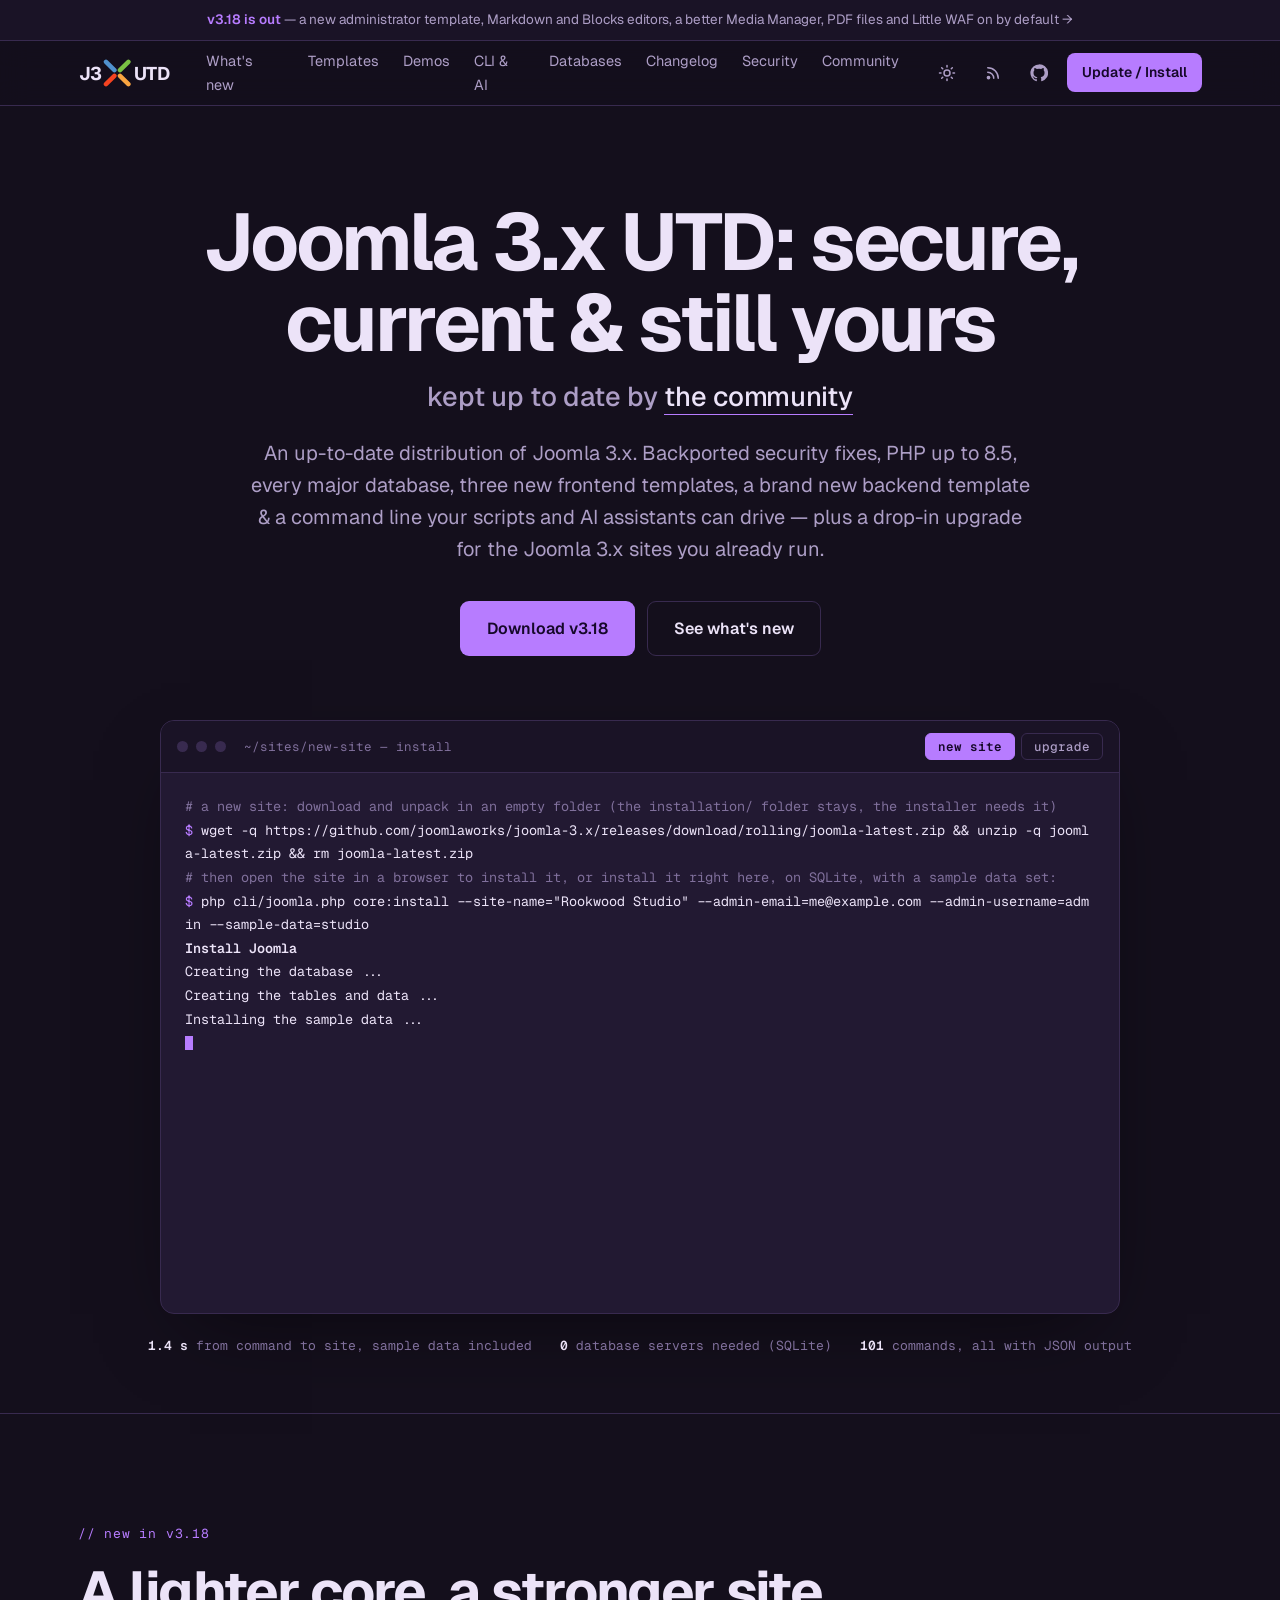
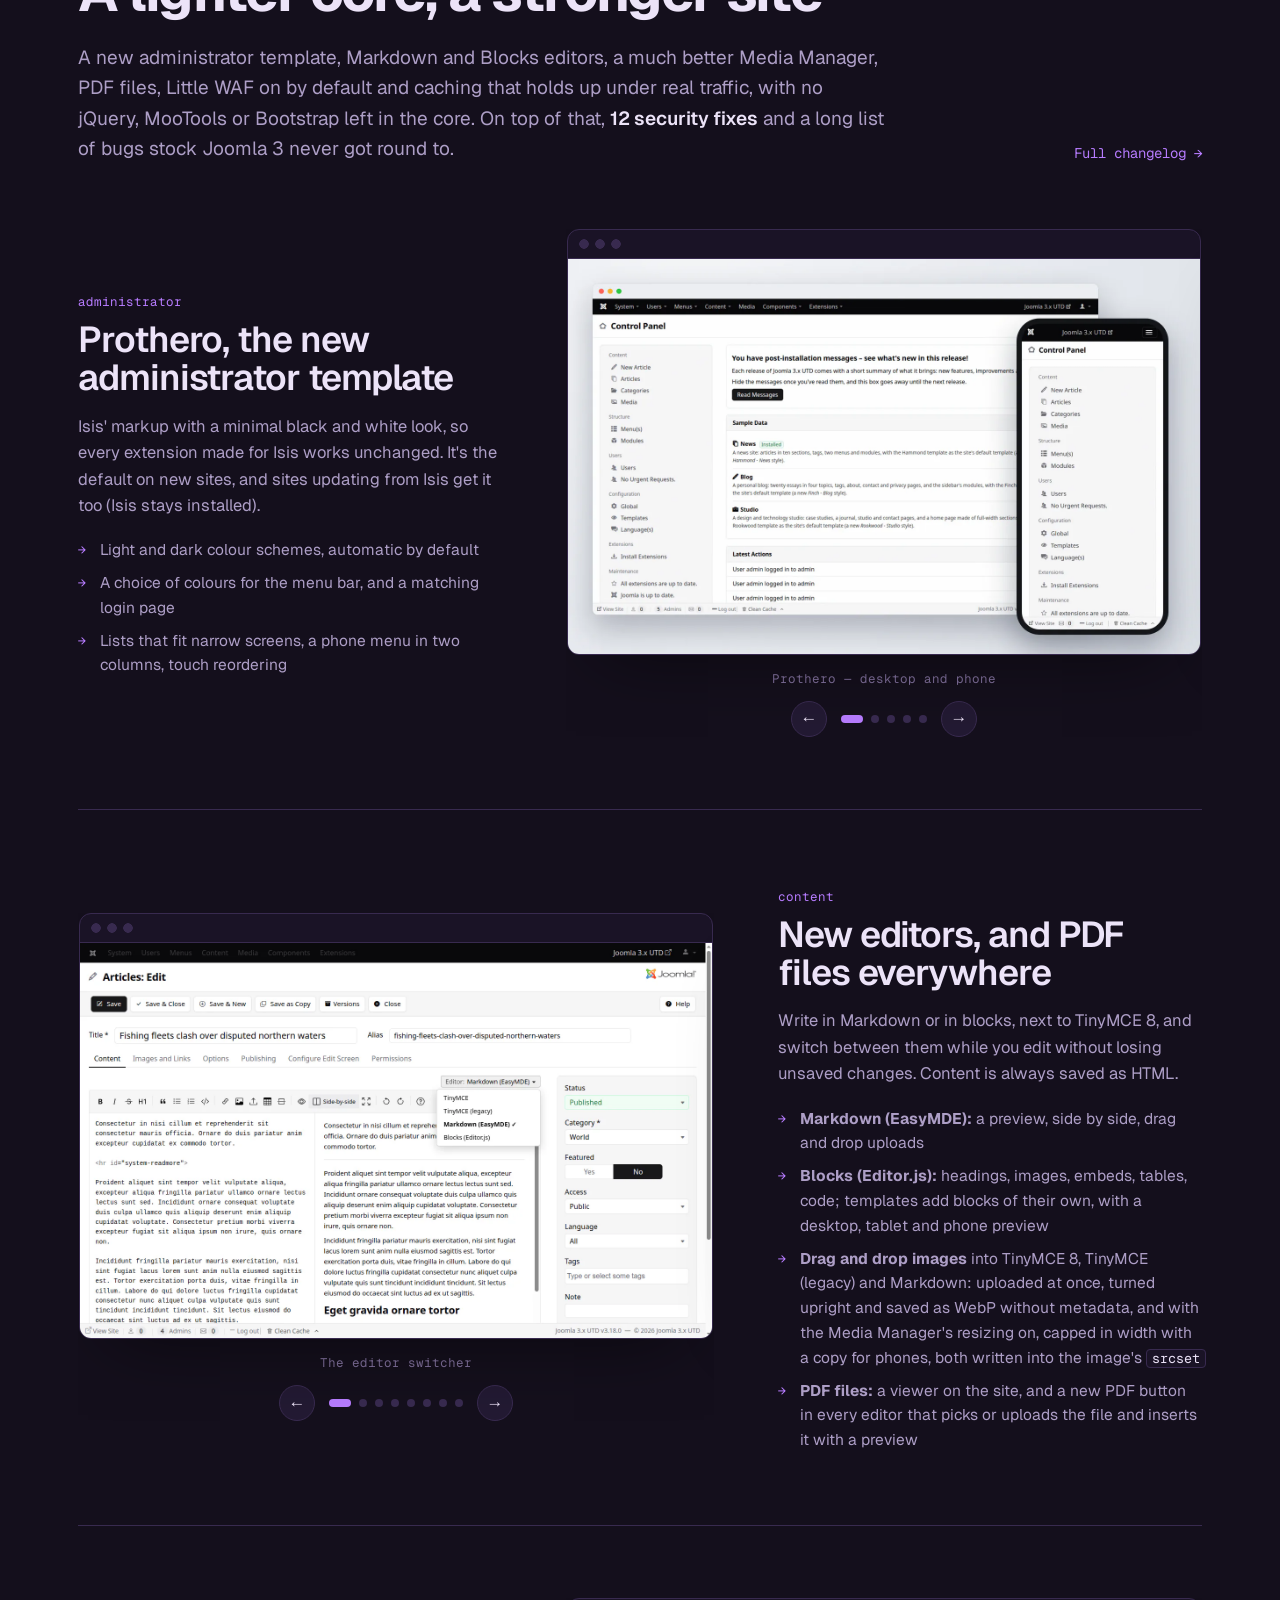
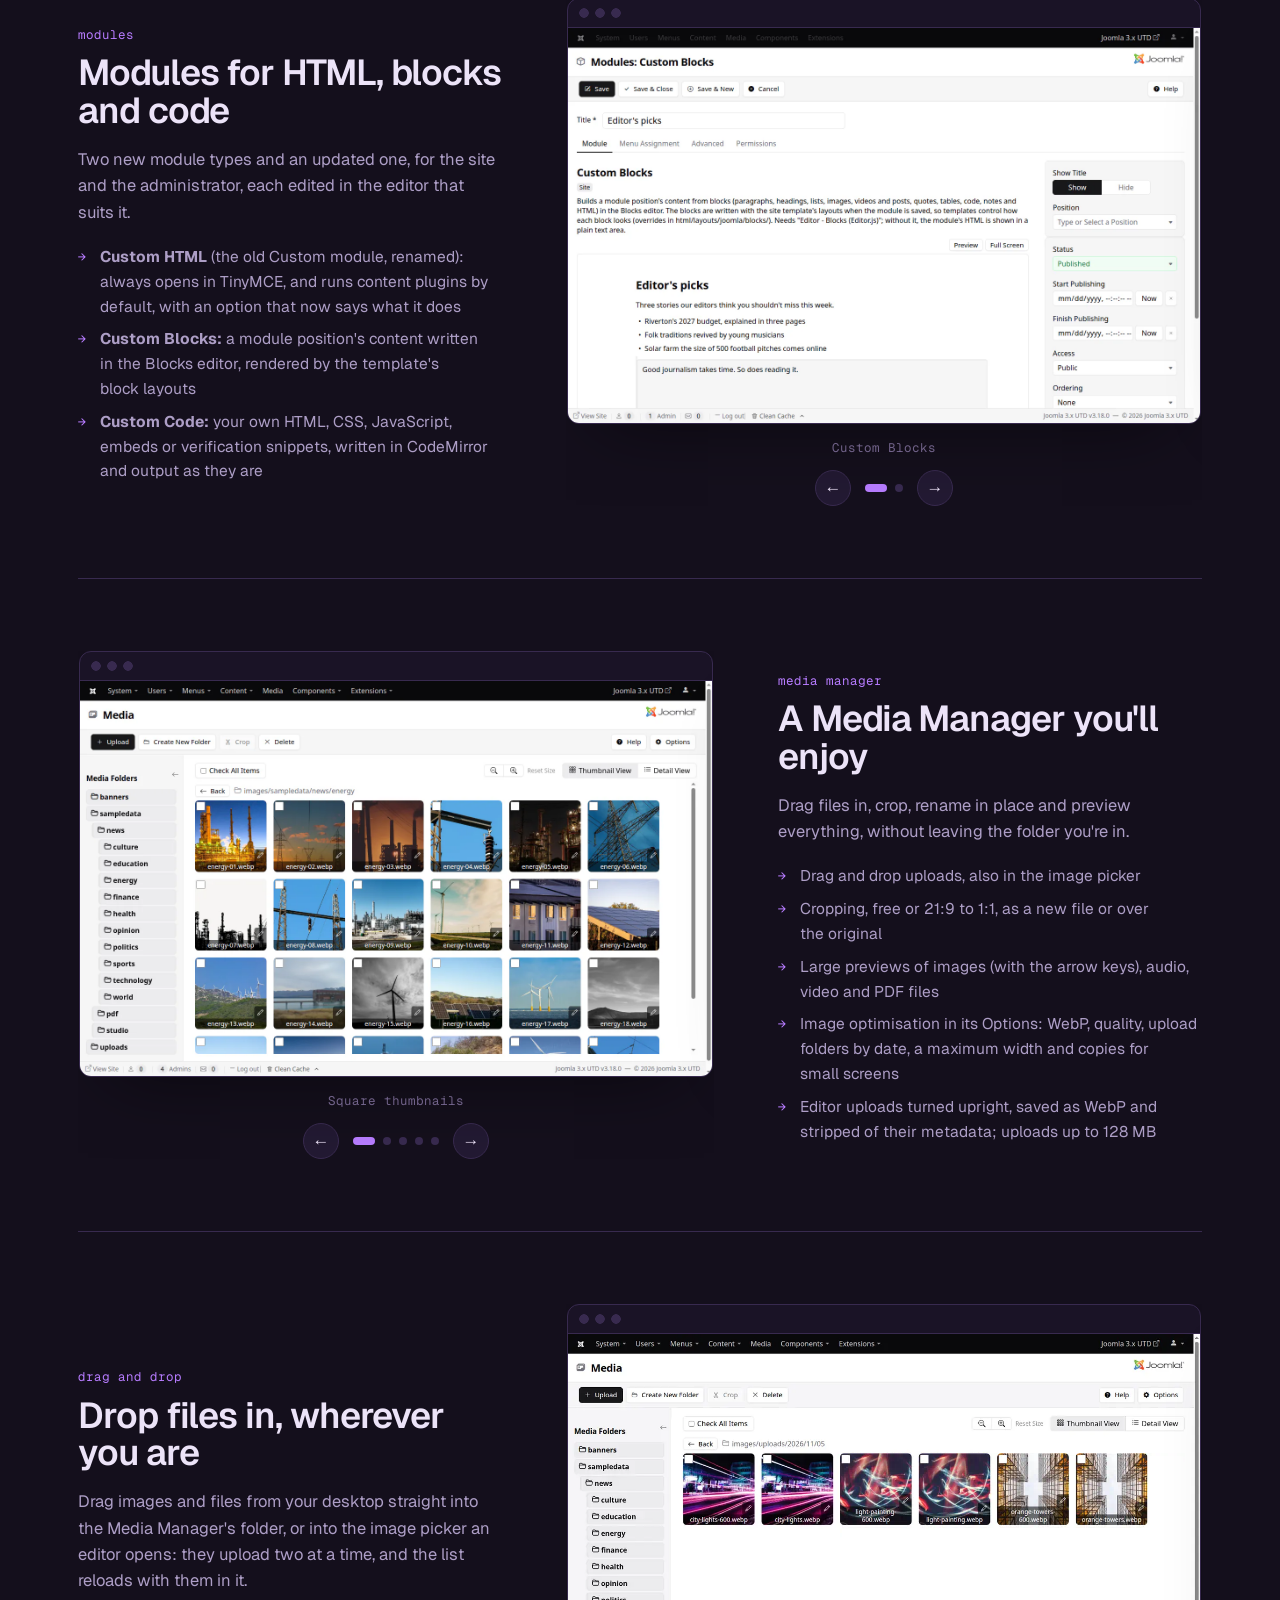
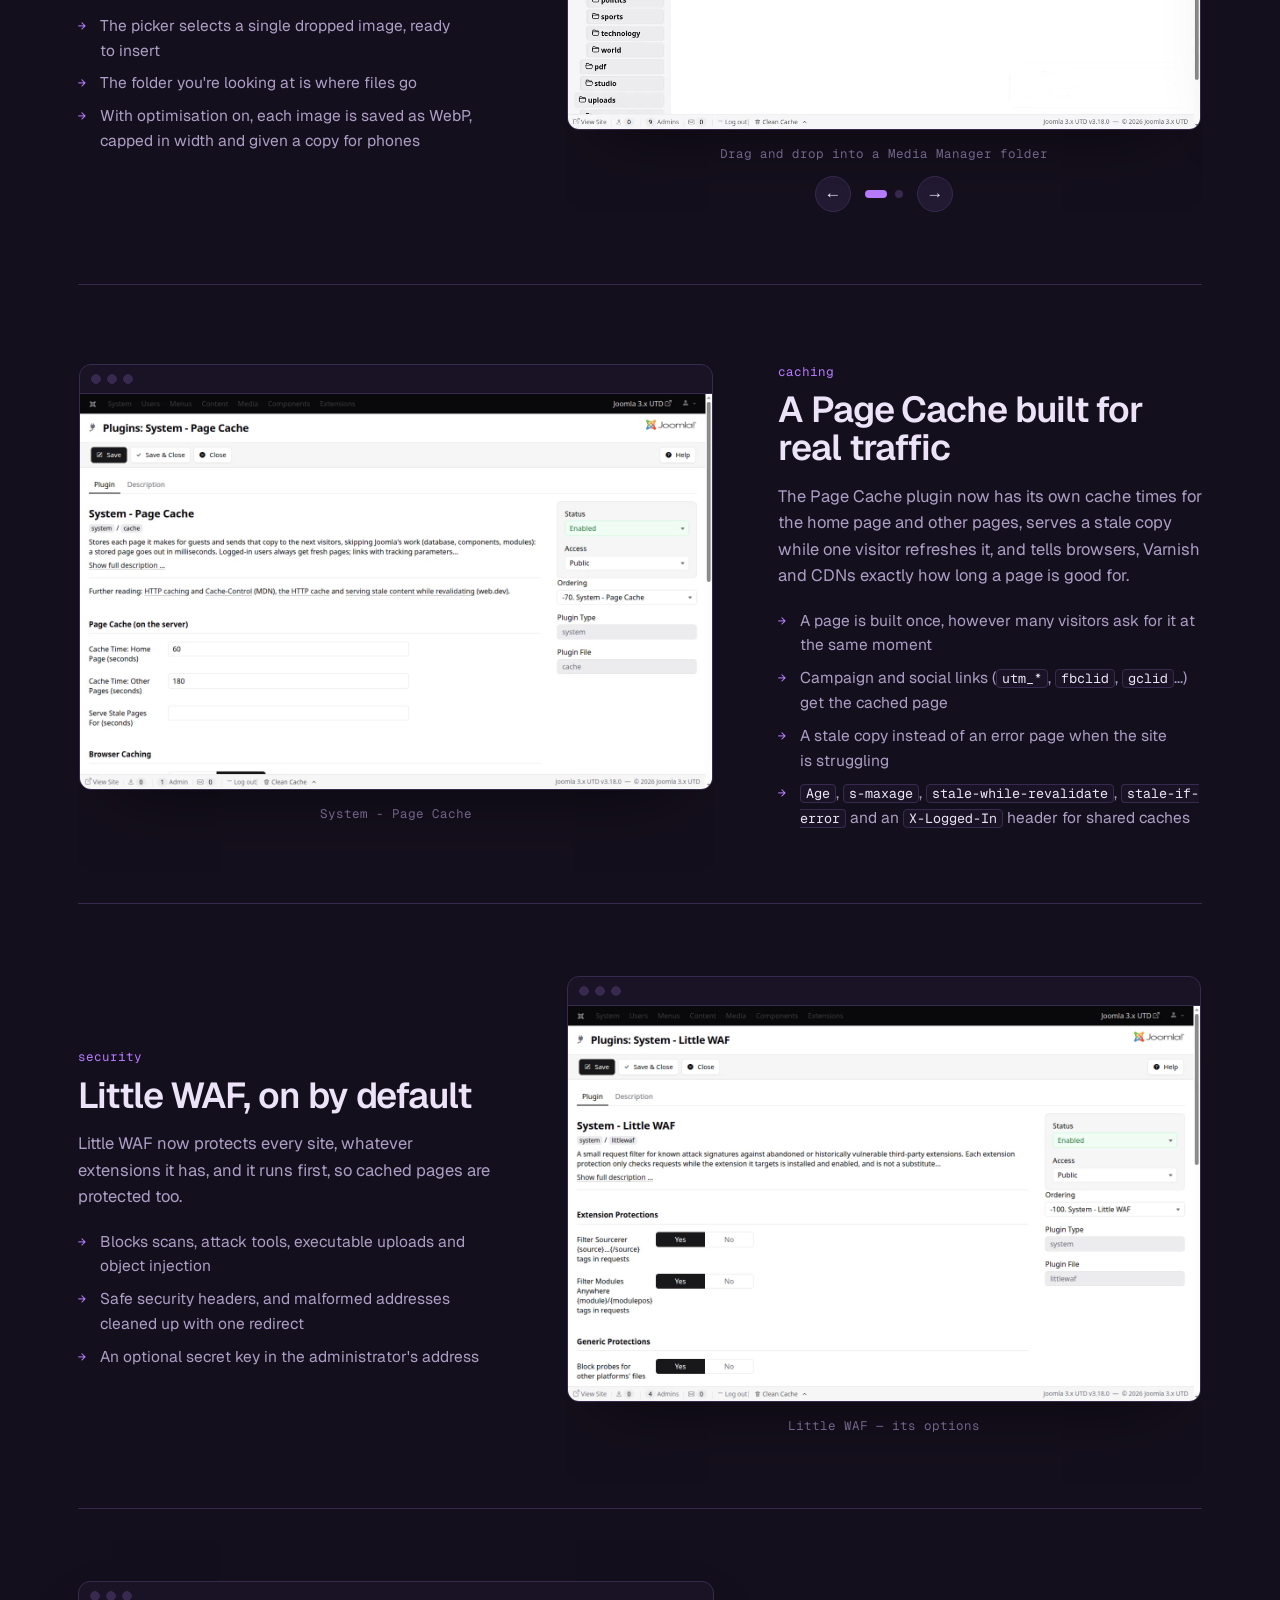
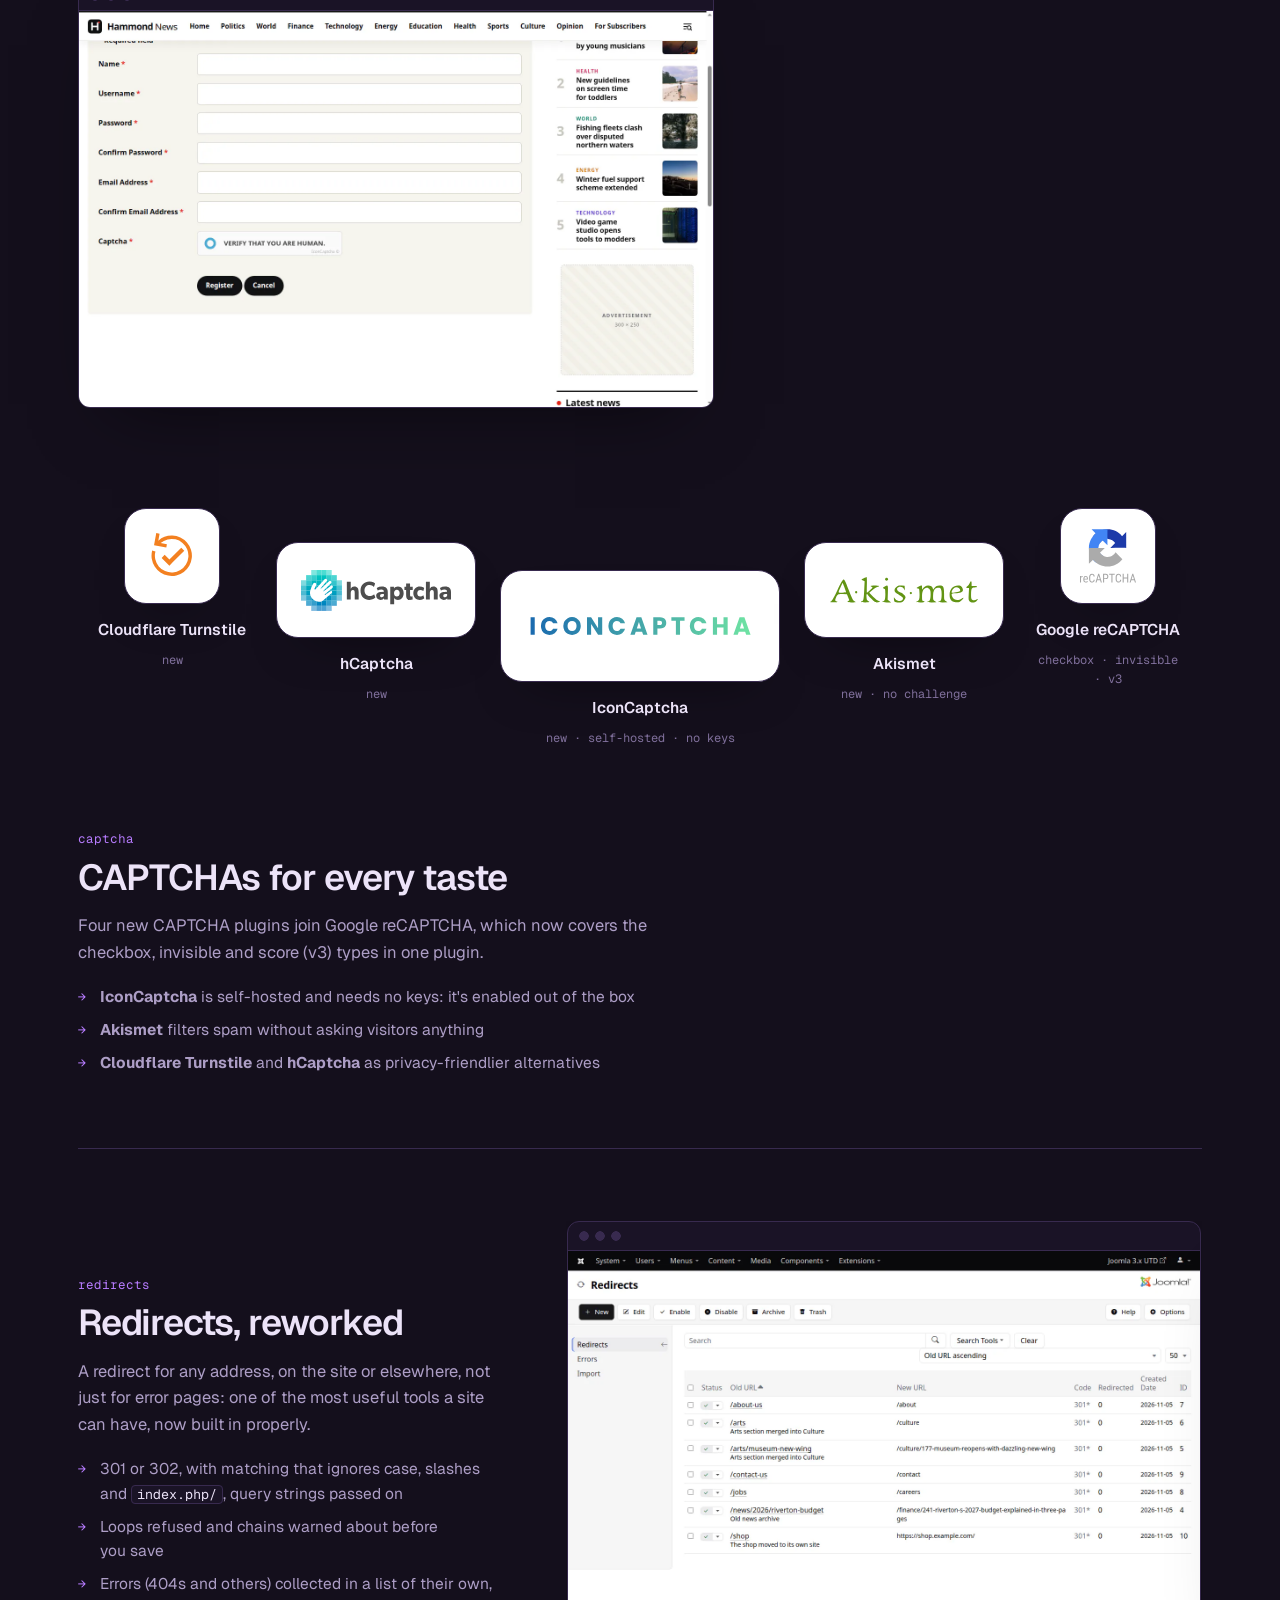
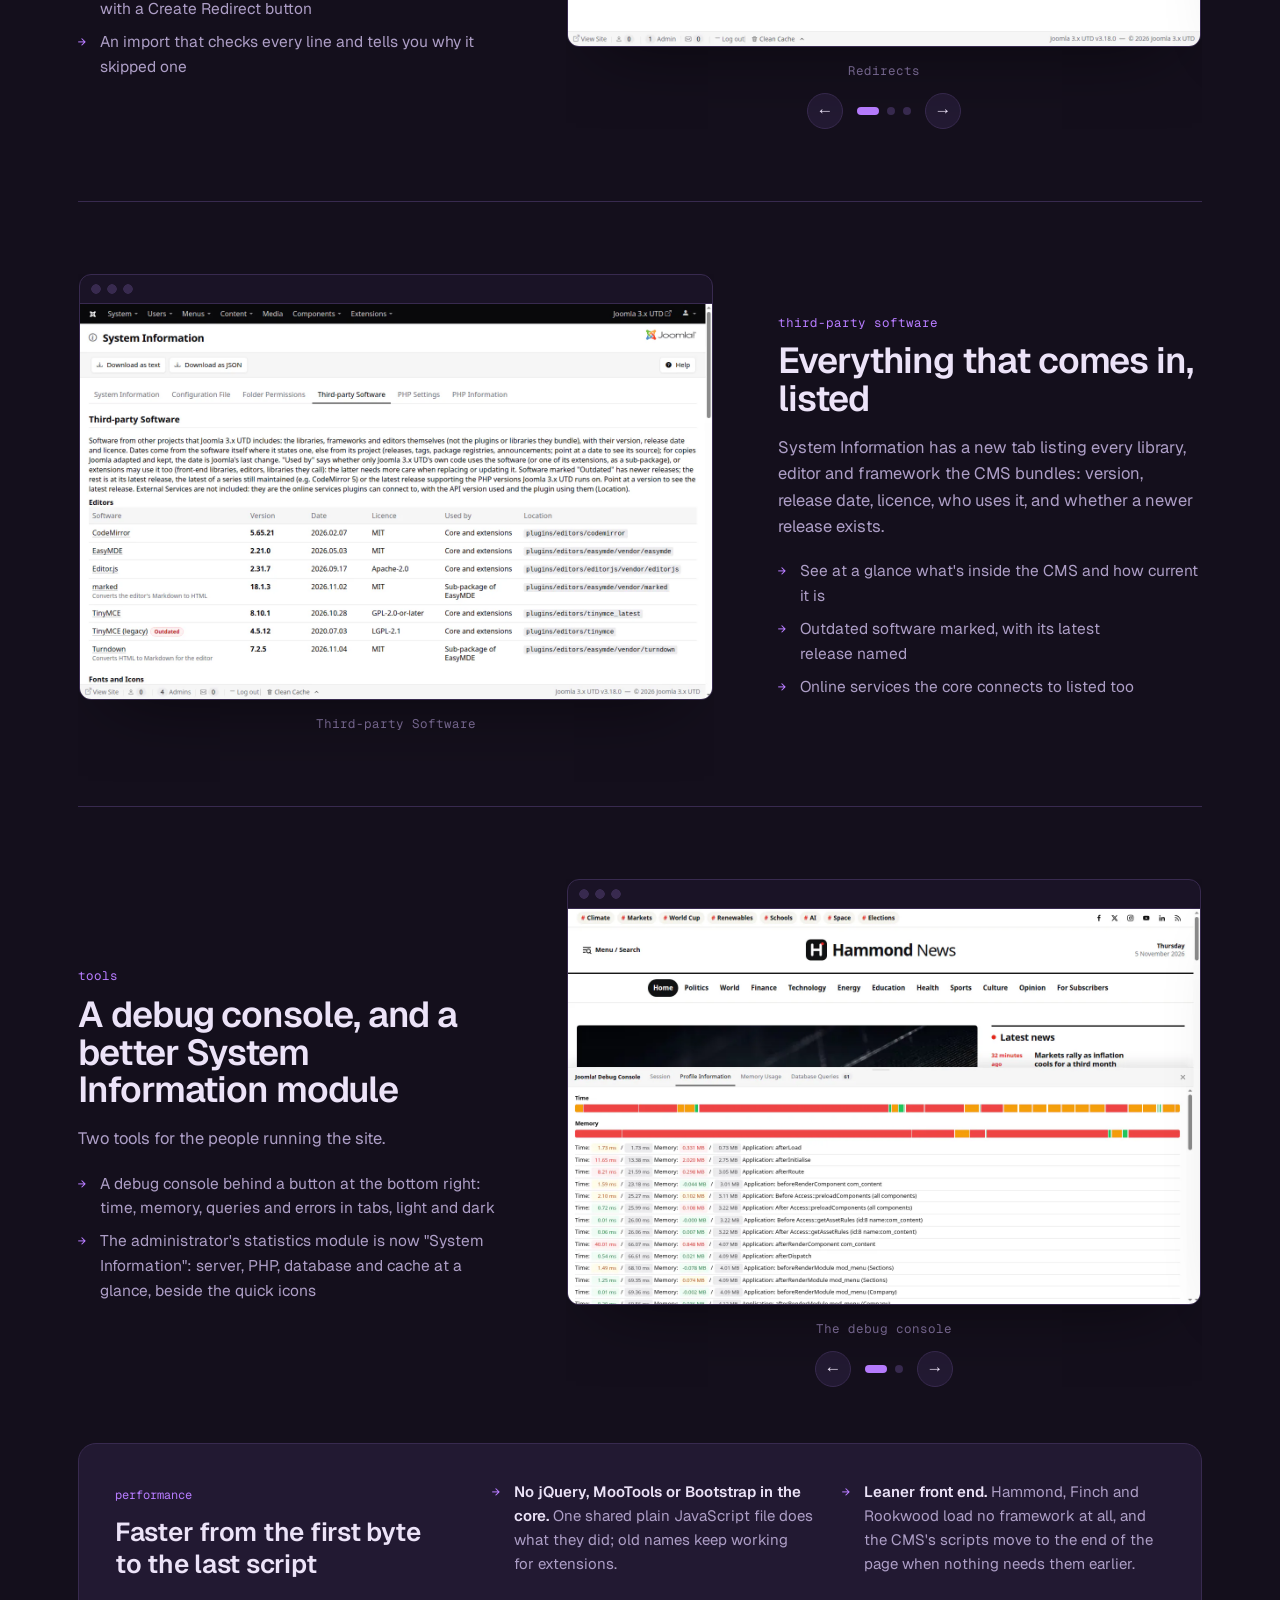
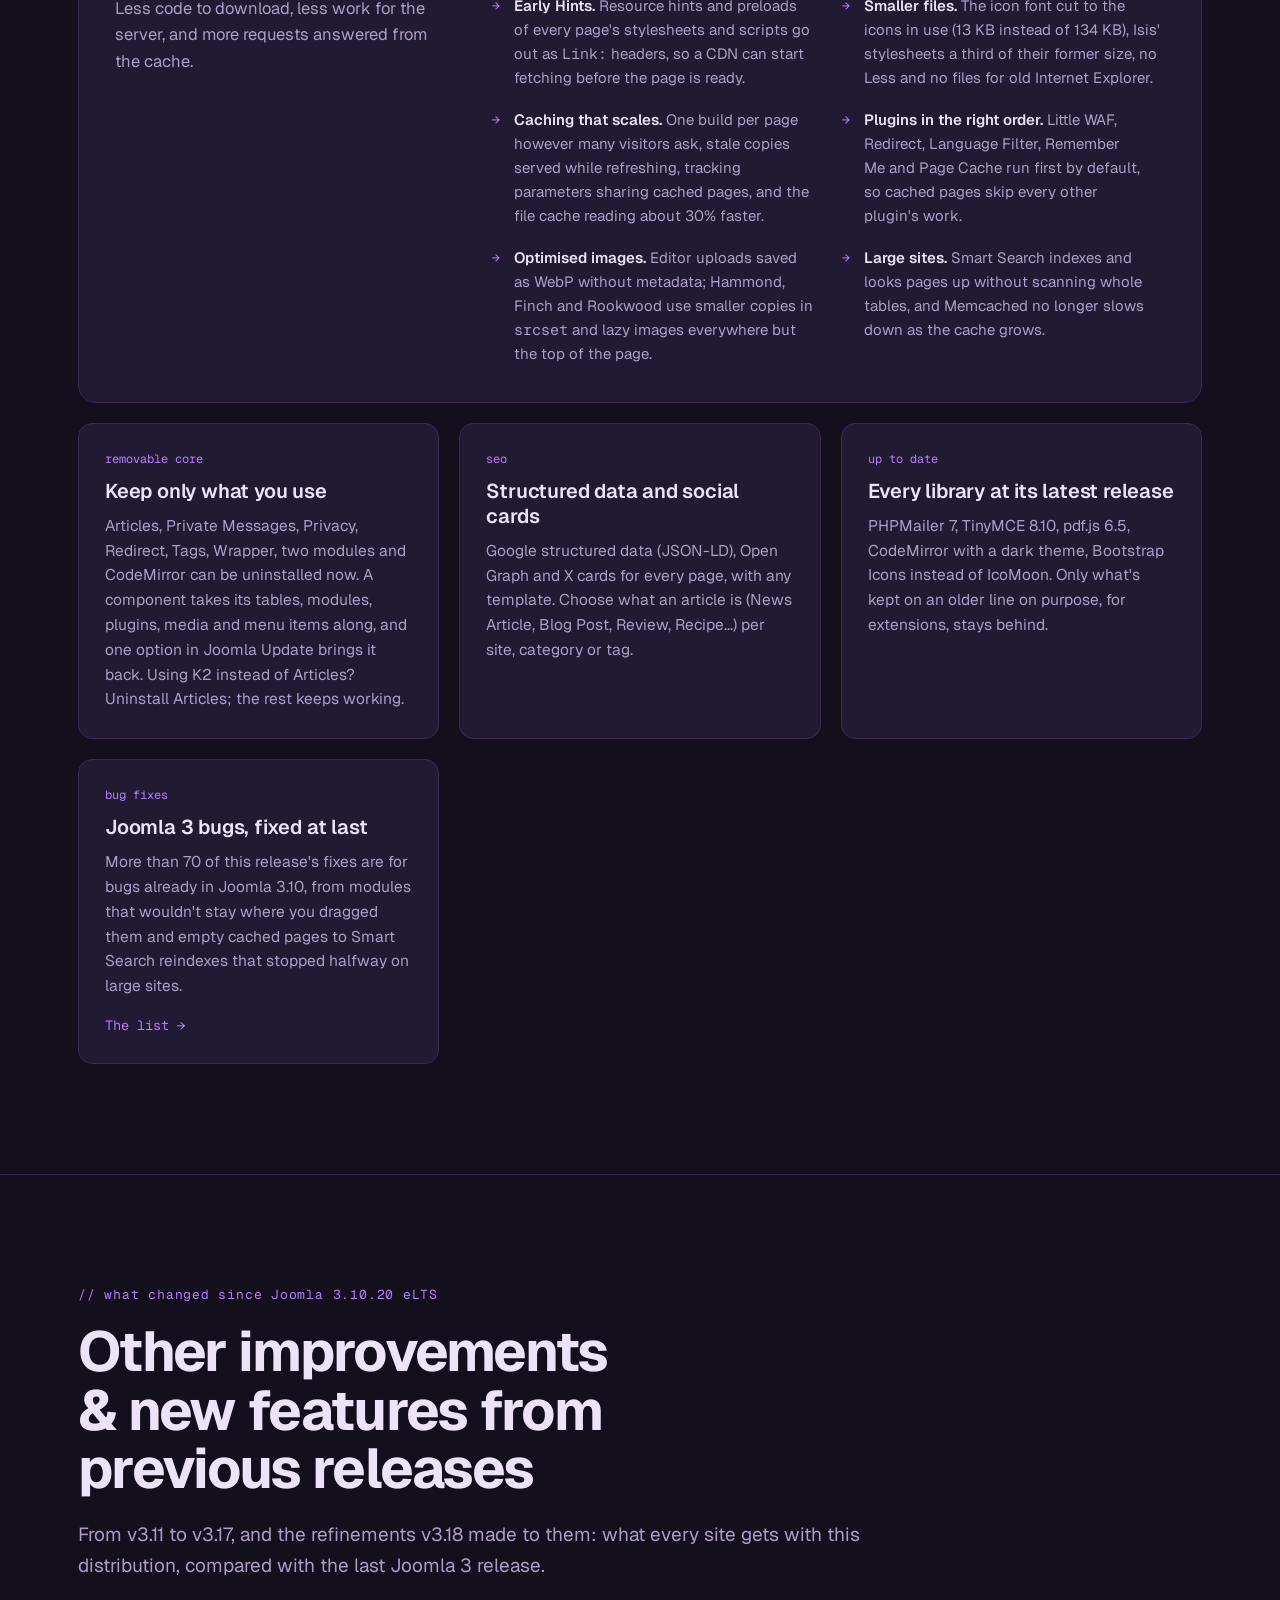
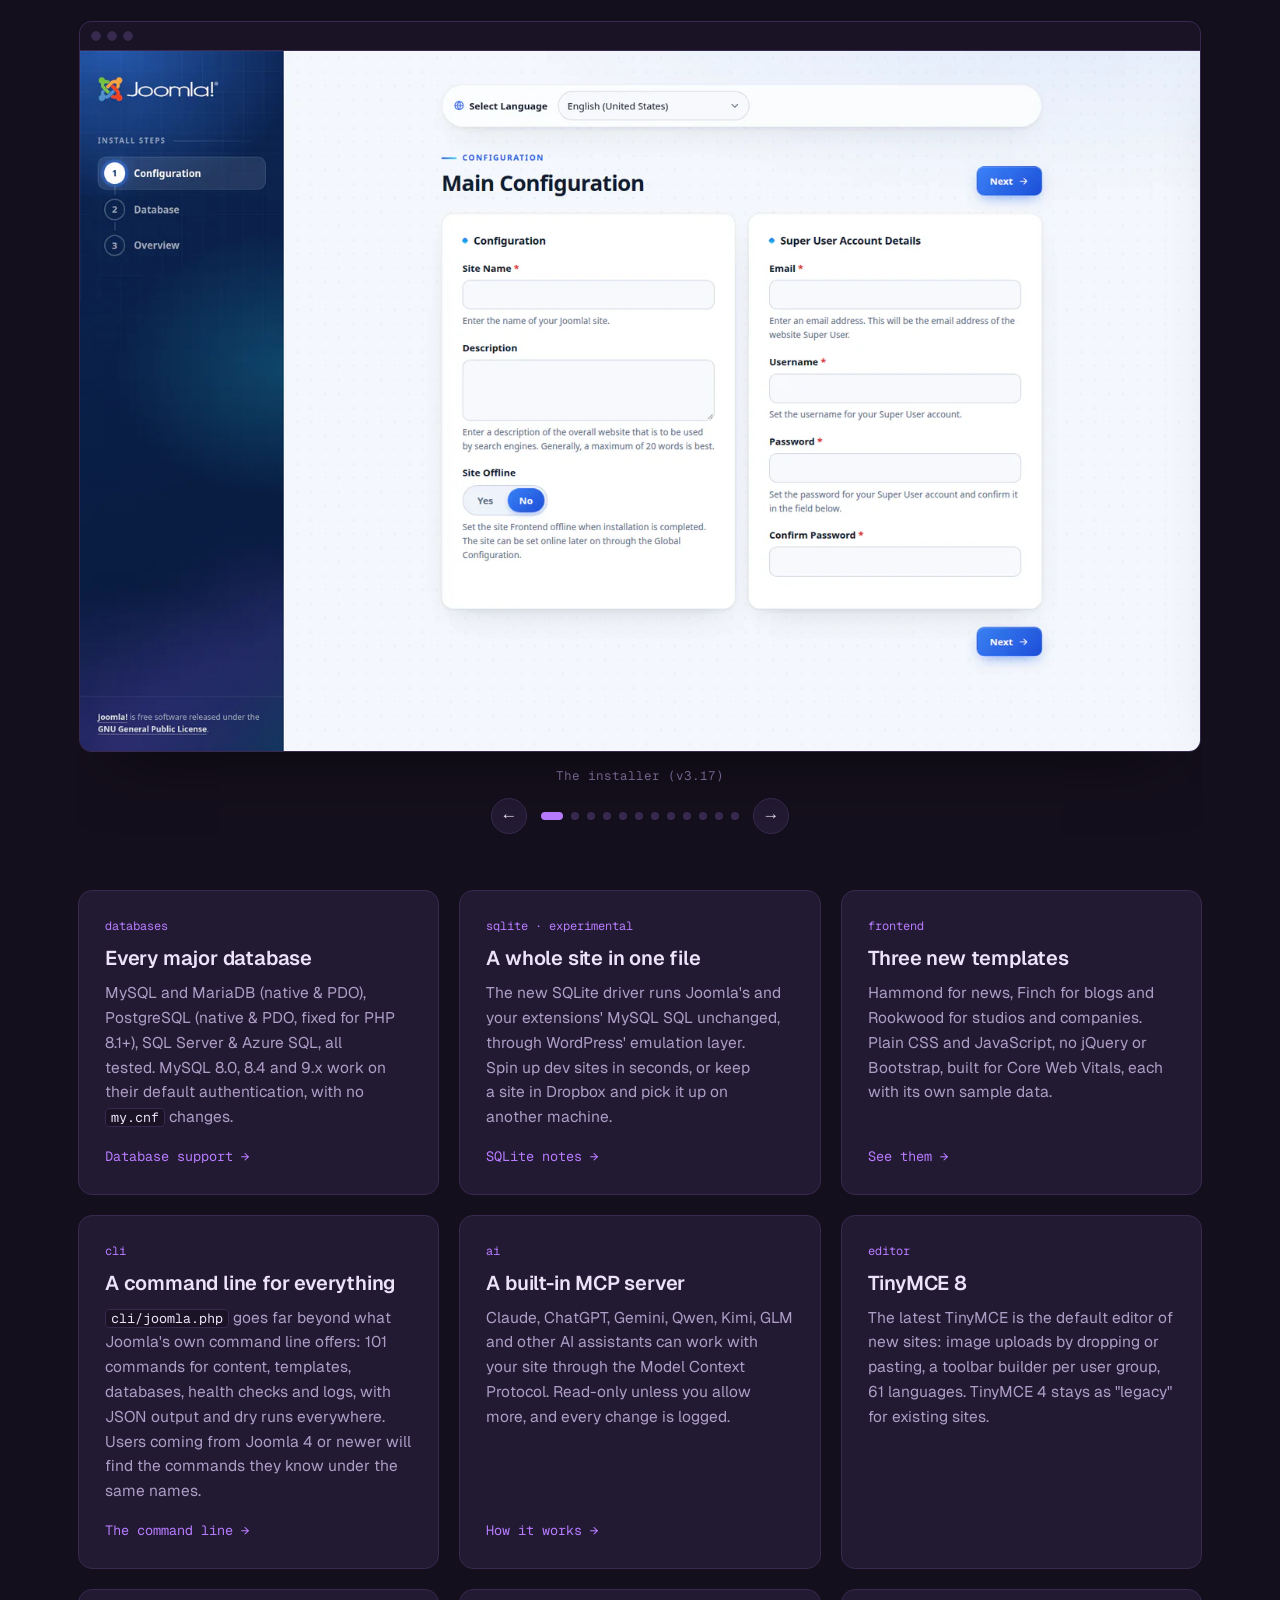
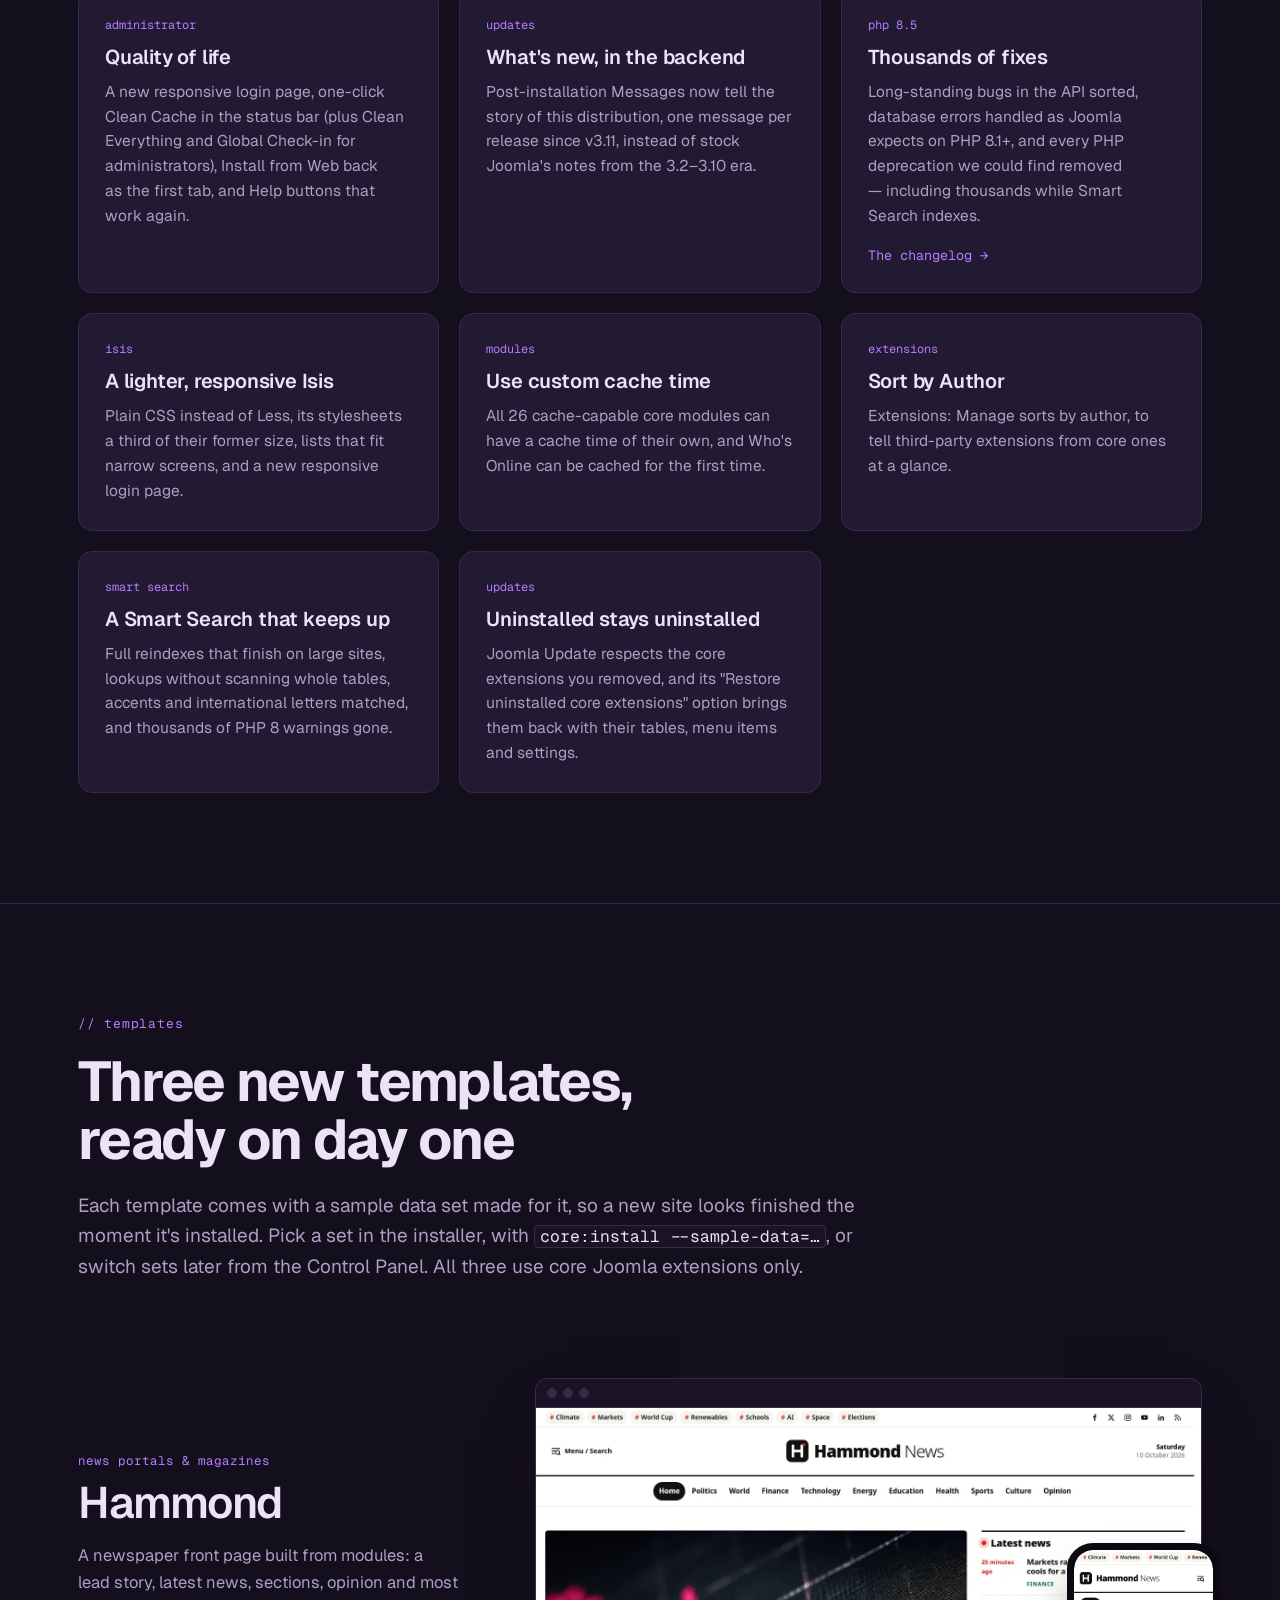
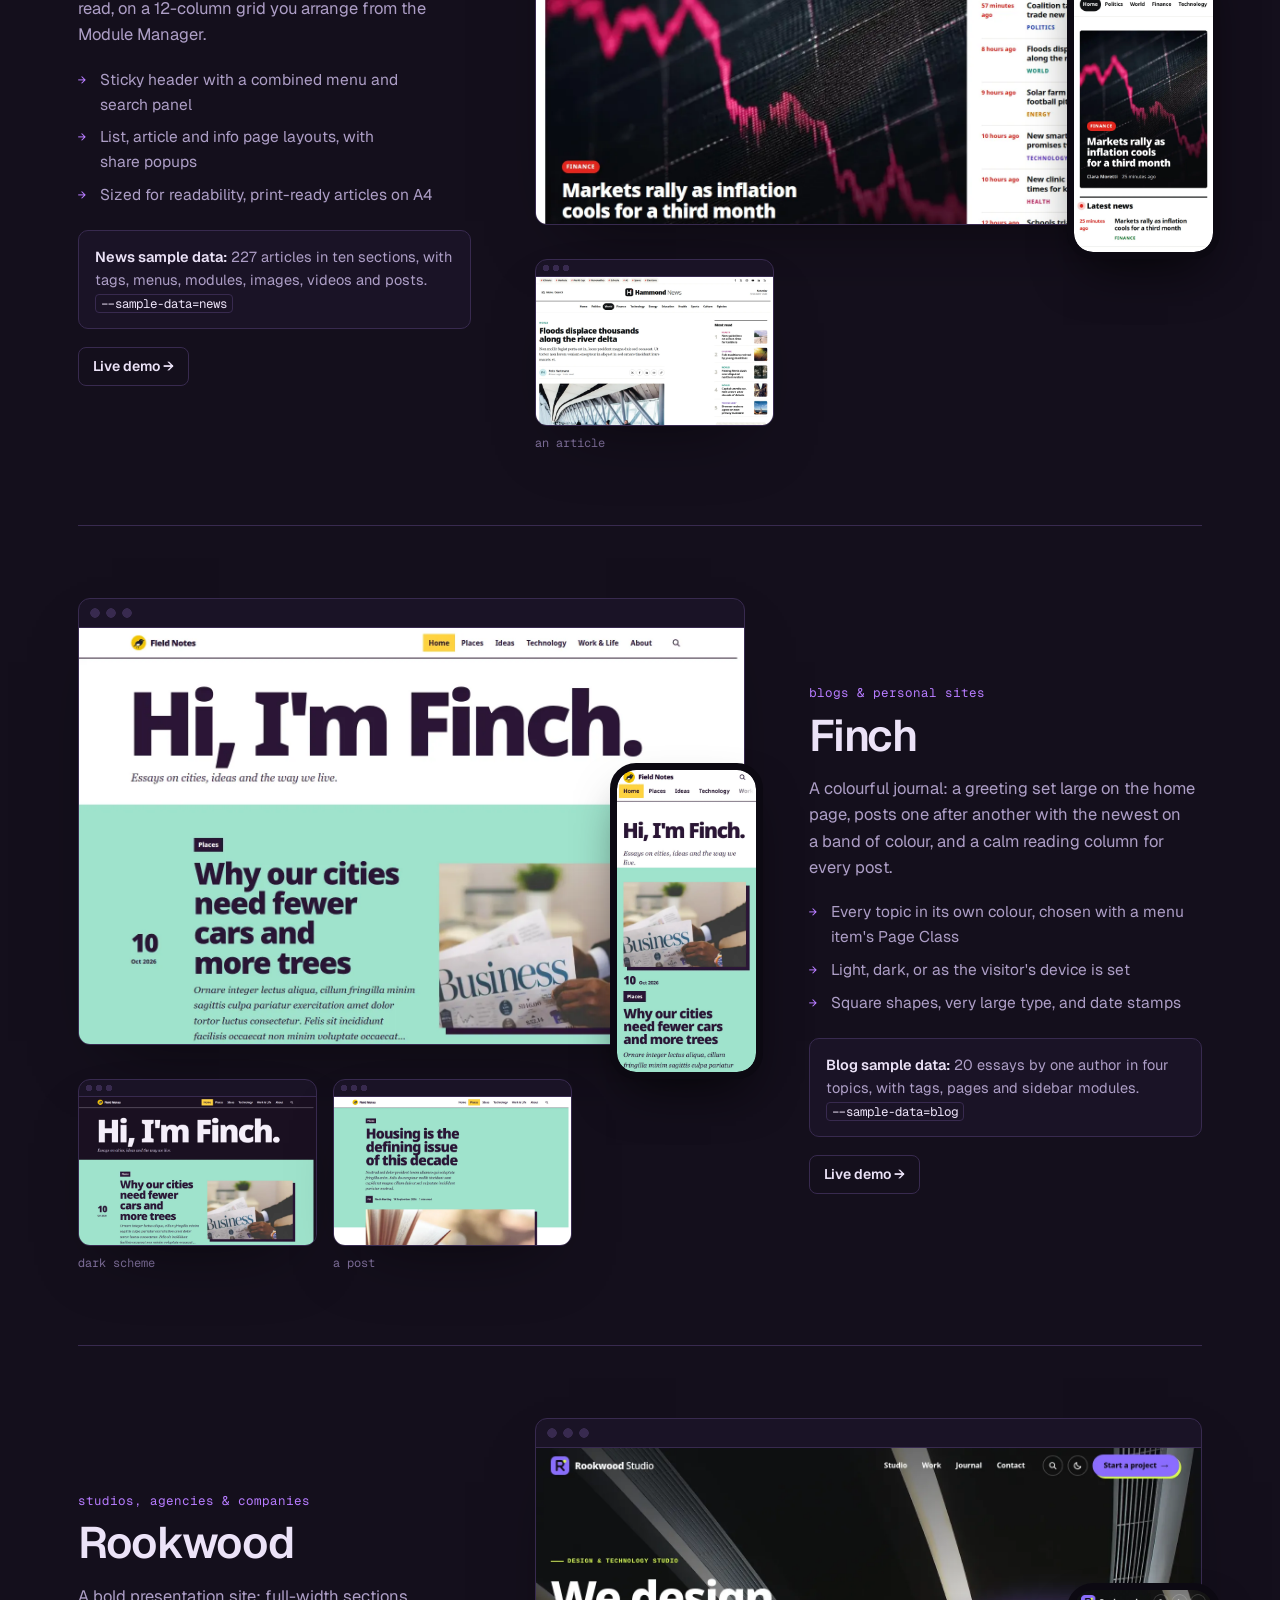
==== index.html @ 7db56bee "A smaller Update / Install button on phones Co-Authored-By: Claude Opus 5.5 <noreply@anthropic.com>" ====
<!DOCTYPE html>
<html lang="en" data-theme="violet">

<head>
    <meta charset="utf-8" />
    <meta name="viewport" content="width=device-width, initial-scale=1, viewport-fit=cover" />
    <title>Joomla 3.x UTD — secure, current &amp; still yours</title>
    <meta name="description" content="Joomla 3.x UTD is a community-maintained, up-to-date distribution of Joomla 3.x: backported security fixes, PHP up to 8.5, every major database (MySQL, MariaDB, PostgreSQL, SQL Server, SQLite), three new templates and a command line with a built-in MCP server for AI assistants." />
    <meta name="theme-color" content="#140f1c" />
    <link rel="canonical" href="https://j3xutd.joomlaworks.net/" />

    <!-- Open Graph -->
    <meta property="og:type" content="website" />
    <meta property="og:site_name" content="Joomla 3.x UTD" />
    <meta property="og:locale" content="en_US" />
    <meta property="og:url" content="https://j3xutd.joomlaworks.net/" />
    <meta property="og:title" content="Joomla 3.x UTD — secure, current &amp; still yours" />
    <meta property="og:description" content="An up-to-date distribution of Joomla 3.x. v3.18: a new administrator template, Markdown and Blocks editors, a better Media Manager, PDF files, Little WAF on by default and faster caching, with no jQuery or Bootstrap in the core. Every major database, a command line and MCP server for AI assistants." />
    <meta property="og:image" content="https://j3xutd.joomlaworks.net/assets/og-image.png?v=20261105" />
    <meta property="og:image:type" content="image/png" />
    <meta property="og:image:width" content="1200" />
    <meta property="og:image:height" content="630" />
    <meta property="og:image:alt" content="Joomla 3.x UTD: secure, current &amp; still yours. Kept up to date by the community." />

    <!-- X (Twitter) -->
    <meta name="twitter:card" content="summary_large_image" />
    <meta name="twitter:site" content="@joomlaworks" />
    <meta name="twitter:title" content="Joomla 3.x UTD — secure, current &amp; still yours" />
    <meta name="twitter:description" content="An up-to-date distribution of Joomla 3.x. v3.18: a new administrator template, Markdown and Blocks editors, a better Media Manager, PDF files, Little WAF on by default and faster caching, with no jQuery or Bootstrap in the core. Every major database, a command line and MCP server for AI assistants." />
    <meta name="twitter:image" content="https://j3xutd.joomlaworks.net/assets/og-image.png?v=20261105" />
    <meta name="twitter:image:alt" content="Joomla 3.x UTD: secure, current &amp; still yours. Kept up to date by the community." />

    <!-- Structured data (Google) -->
    <script type="application/ld+json">
    {
        "@context": "https://schema.org",
        "@graph": [
            {
                "@type": "Organization",
                "@id": "https://www.joomlaworks.net/#organization",
                "name": "JoomlaWorks Ltd.",
                "url": "https://www.joomlaworks.net/",
                "sameAs": [
                    "https://github.com/joomlaworks",
                    "https://x.com/joomlaworks"
                ]
            },
            {
                "@type": "WebSite",
                "@id": "https://j3xutd.joomlaworks.net/#website",
                "url": "https://j3xutd.joomlaworks.net/",
                "name": "Joomla 3.x UTD",
                "description": "An up-to-date distribution of Joomla 3.x: backported security fixes, PHP up to 8.5 and every major database.",
                "inLanguage": "en",
                "publisher": { "@id": "https://www.joomlaworks.net/#organization" }
            },
            {
                "@type": "SoftwareApplication",
                "@id": "https://j3xutd.joomlaworks.net/#software",
                "name": "Joomla 3.x UTD",
                "description": "A community-maintained, up-to-date distribution of the Joomla 3.x content management system: backported security fixes, PHP 7.1 to 8.5, MySQL, MariaDB, PostgreSQL, SQL Server and SQLite, three new templates, and a command line with a built-in MCP server for AI assistants.",
                "url": "https://j3xutd.joomlaworks.net/",
                "applicationCategory": "WebApplication",
                "applicationSubCategory": "Content management system",
                "operatingSystem": "Linux, BSD",
                "softwareVersion": "3.18.0",
                "datePublished": "2026-11-05",
                "downloadUrl": "https://github.com/joomlaworks/joomla-3.x/releases/download/rolling/joomla-latest.zip",
                "releaseNotes": "https://github.com/joomlaworks/joomla-3.x/blob/main/CHANGELOG.md",
                "softwareRequirements": "PHP 7.1 or newer (7.4+ recommended)",
                "license": "https://www.gnu.org/licenses/old-licenses/gpl-2.0.html",
                "isAccessibleForFree": true,
                "offers": { "@type": "Offer", "price": "0", "priceCurrency": "USD" },
                "image": "https://j3xutd.joomlaworks.net/assets/og-image.png?v=20261105",
                "screenshot": [
                    "https://j3xutd.joomlaworks.net/assets/shots/hammond-home.webp",
                    "https://j3xutd.joomlaworks.net/assets/shots/finch-home.webp",
                    "https://j3xutd.joomlaworks.net/assets/shots/rookwood-home.webp"
                ],
                "sameAs": ["https://github.com/joomlaworks/joomla-3.x"],
                "author": { "@id": "https://www.joomlaworks.net/#organization" },
                "publisher": { "@id": "https://www.joomlaworks.net/#organization" }
            }
        ]
    }
    </script>
    <link rel="icon" href="assets/logo/j3xutd-mark.svg" type="image/svg+xml" />
    <link rel="preconnect" href="https://fonts.googleapis.com" />
    <link rel="preconnect" href="https://fonts.gstatic.com" crossorigin="anonymous" />
    <link href="https://fonts.googleapis.com/css2?family=Geist:wght@400;500;600;700&amp;family=Geist+Mono:wght@400;500;600;700&amp;display=swap" rel="stylesheet" />
    <link rel="stylesheet" href="assets/css/site.css?t=20261106_0025" />
</head>

<body id="top">

    <a class="announce" href="#new"><b>v3.18 is out</b> — a new administrator template, Markdown and Blocks editors, a better Media Manager, PDF files and Little WAF on by default →</a>

    <nav class="nav" id="nav">
        <div class="wrap nav-in">
            <a class="mark" href="#top" aria-label="Joomla 3.x UTD home"><svg class="logo" viewBox="0 0 350 100" aria-hidden="true">
                    <g font-family="Geist, 'Inter Tight', system-ui, sans-serif" font-weight="700" font-size="66" letter-spacing="-2" fill="currentColor"><text x="2" y="74">J3</text><text x="200" y="74">UTD</text></g>
                    <g stroke-width="16" stroke-linecap="round" fill="none">
                        <path d="M130 40 100 10" stroke="#5091cd" />
                        <path d="M150 40 180 10" stroke="#7ac143" />
                        <path d="M150 60 180 90" stroke="#f9a541" />
                        <path d="M130 60 100 90" stroke="#f44321" />
                    </g>
                </svg></a>
            <div class="nav-links">
                <a href="#new">What's new</a>
                <a href="#templates">Templates</a>
                <a href="#demos">Demos</a>
                <a href="#agents">CLI &amp; AI</a>
                <a href="#database">Databases</a>
                <a href="#changelog">Changelog</a>
                <a href="#security">Security</a>
                <a href="#community">Community</a>
            </div>
            <div class="nav-right">
                <button class="icon-btn" id="themeBtn" type="button" title="Toggle light/dark (T)" aria-label="Toggle light or dark theme"><svg class="i-sun" viewBox="0 0 24 24" fill="none" stroke="currentColor" stroke-width="2" stroke-linecap="round">
                        <circle cx="12" cy="12" r="4" />
                        <path d="M12 2v2M12 20v2M4.9 4.9l1.4 1.4M17.7 17.7l1.4 1.4M2 12h2M20 12h2M4.9 19.1l1.4-1.4M17.7 6.3l1.4-1.4" />
                    </svg><svg class="i-moon" viewBox="0 0 24 24" fill="none" stroke="currentColor" stroke-width="2" stroke-linecap="round" stroke-linejoin="round">
                        <path d="M21 12.8A9 9 0 1 1 11.2 3a7 7 0 0 0 9.8 9.8z" />
                    </svg></button>
                <a class="icon-btn nav-extra" href="https://github.com/joomlaworks/joomla-3.x/releases.atom" title="Releases feed" aria-label="Releases feed" target="_blank" rel="noopener noreferrer"><svg viewBox="0 0 24 24" fill="none" stroke="currentColor" stroke-width="2" stroke-linecap="round">
                        <path d="M5 11a8 8 0 0 1 8 8M5 5a14 14 0 0 1 14 14" />
                        <circle cx="6" cy="18" r="1.5" fill="currentColor" />
                    </svg></a>
                <a class="icon-btn nav-extra" href="https://github.com/joomlaworks/joomla-3.x" title="GitHub" aria-label="GitHub" target="_blank" rel="noopener noreferrer"><svg viewBox="0 0 24 24" fill="currentColor">
                        <path d="M12 .5a11.5 11.5 0 0 0-3.64 22.41c.58.1.79-.25.79-.56v-2c-3.2.7-3.88-1.37-3.88-1.37-.52-1.33-1.28-1.69-1.28-1.69-1.05-.71.08-.7.08-.7 1.15.08 1.76 1.19 1.76 1.19 1.03 1.76 2.7 1.25 3.36.96.1-.75.4-1.25.73-1.54-2.55-.29-5.24-1.28-5.24-5.68 0-1.26.45-2.28 1.19-3.09-.12-.29-.52-1.46.11-3.05 0 0 .97-.31 3.17 1.18a11 11 0 0 1 5.77 0c2.2-1.49 3.17-1.18 3.17-1.18.63 1.59.23 2.76.11 3.05.74.81 1.19 1.83 1.19 3.09 0 4.41-2.69 5.38-5.25 5.67.41.36.78 1.06.78 2.14v3.17c0 .31.21.67.8.56A11.5 11.5 0 0 0 12 .5z" />
                    </svg></a>
                <a class="btn btn-p btn-sm" href="#install">Update / Install</a>
                <button class="icon-btn menu-btn" id="menuBtn" aria-label="Menu" aria-expanded="false"><svg viewBox="0 0 24 24" fill="none" stroke="currentColor" stroke-width="2" stroke-linecap="round">
                        <path d="M4 7h16M4 12h16M4 17h16" />
                    </svg></button>
            </div>
        </div>
    </nav>

    <main>

        <header class="hero">
            <div class="wrap">
                <h1>Joomla 3.x UTD: secure, current &amp; still yours <span class="by">kept up to date by <a href="https://github.com/joomlaworks/joomla-3.x" target="_blank" rel="noopener noreferrer">the community</a></span></h1>
                <p class="sub">An up-to-date distribution of Joomla 3.x. Backported security fixes, PHP up to 8.5, every major database, three new frontend templates, a brand new backend template &amp; a command line your scripts and AI assistants can drive — plus a drop-in upgrade for the Joomla 3.x sites you already run.</p>
                <div class="ctas">
                    <a class="btn btn-p" href="https://github.com/joomlaworks/joomla-3.x/releases/download/rolling/joomla-latest.zip" target="_blank" rel="noopener noreferrer">Download v3.18</a>
                    <a class="btn btn-g" href="#new">See what's new</a>
                </div>
                <div class="term" aria-label="Example terminal session">
                    <div class="term-bar"><i></i><i></i><i></i><span id="termTitle">~/sites/new-site — install</span>
                        <div class="term-tabs" role="group" aria-label="Terminal examples">
                            <button type="button" data-script="0" aria-pressed="true">new site</button>
                            <button type="button" data-script="1" aria-pressed="false">upgrade</button>
                        </div>
                    </div>
                    <pre id="term"></pre>
                </div>
                <p class="hero-facts"><span><b>1.4 s</b> from command to site, sample data included</span><span><b>0</b> database servers needed (SQLite)</span><span><b>101</b> commands, all with JSON output</span></p>
            </div>
        </header>

        <section id="new" class="sec-line">
            <div class="wrap">
                <div class="sec-head">
                    <div>
                        <span class="eyebrow">// new in v3.18</span>
                        <h2>A lighter core, a stronger site</h2>
                        <p class="lead">A new administrator template, Markdown and Blocks editors, a much better Media Manager, PDF files, Little WAF on by default and caching that holds up under real traffic, with no jQuery, MooTools or Bootstrap left in the core. On top of that, <b>12 security fixes</b> and a long list of bugs stock Joomla 3 never got round to.</p>
                    </div>
                    <a class="more" href="https://github.com/joomlaworks/joomla-3.x/blob/main/CHANGELOG.md" target="_blank" rel="noopener noreferrer">Full changelog →</a>
                </div>

                <div class="tpls shows">
                <article class="tpl show">
                    <div class="tpl-text">
                        <span class="kind">administrator</span>
                        <h3>Prothero, the new administrator template</h3>
                        <p>Isis' markup with a minimal black and white look, so every extension made for Isis works unchanged. It's the default on new sites, and sites updating from Isis get it too (Isis stays installed).</p>
                        <ul>
                            <li>Light and dark colour schemes, automatic by default</li>
                            <li>A choice of colours for the menu bar, and a matching login page</li>
                            <li>Lists that fit narrow screens, a phone menu in two columns, touch reordering</li>
                        </ul>
                    </div>
                    <div class="carousel" data-carousel="data-carousel" role="region" aria-roledescription="carousel" aria-label="Prothero screenshots">
                        <div class="car-viewport">
                            <div class="car-track">
                                <figure class="car-slide" role="group" aria-roledescription="slide" aria-label="1 of 5">
                                    <a class="zoom browser" href="assets/shots/prothero-preview.webp" data-caption="Prothero — desktop and phone"><img src="assets/shots/prothero-preview.webp" width="1440" height="900" alt="Prothero, the new administrator template, on a desktop and a phone" loading="lazy" decoding="async" /></a>
                                    <figcaption>Prothero — desktop and phone</figcaption>
                                </figure>
                                <figure class="car-slide" role="group" aria-roledescription="slide" aria-label="2 of 5">
                                    <a class="zoom browser" href="assets/shots/prothero-dashboard.webp" data-caption="Prothero — the Control Panel"><img src="assets/shots/prothero-dashboard.webp" width="1440" height="900" alt="The Control Panel in Prothero" loading="lazy" decoding="async" /></a>
                                    <figcaption>Prothero — the Control Panel</figcaption>
                                </figure>
                                <figure class="car-slide" role="group" aria-roledescription="slide" aria-label="3 of 5">
                                    <a class="zoom browser" href="assets/shots/prothero-articles.webp" data-caption="Prothero — the Articles list"><img src="assets/shots/prothero-articles.webp" width="1440" height="900" alt="The Articles list in Prothero" loading="lazy" decoding="async" /></a>
                                    <figcaption>Prothero — the Articles list</figcaption>
                                </figure>
                                <figure class="car-slide" role="group" aria-roledescription="slide" aria-label="4 of 5">
                                    <a class="zoom browser" href="assets/shots/prothero-dark.webp" data-caption="Prothero — dark mode"><img src="assets/shots/prothero-dark.webp" width="1440" height="900" alt="The Articles list in Prothero's dark colour scheme" loading="lazy" decoding="async" /></a>
                                    <figcaption>Prothero — dark mode</figcaption>
                                </figure>
                                <figure class="car-slide" role="group" aria-roledescription="slide" aria-label="5 of 5">
                                    <a class="zoom browser" href="assets/shots/prothero-login.webp" data-caption="Prothero — the login page"><img src="assets/shots/prothero-login.webp" width="1440" height="900" alt="The administrator login page with Prothero's block pattern" loading="lazy" decoding="async" /></a>
                                    <figcaption>Prothero — the login page</figcaption>
                                </figure>
                            </div>
                        </div>
                    </div>
                </article>
                <article class="tpl show">
                    <div class="tpl-text">
                        <span class="kind">content</span>
                        <h3>New editors, and PDF files everywhere</h3>
                        <p>Write in Markdown or in blocks, next to TinyMCE 8, and switch between them while you edit without losing unsaved changes. Content is always saved as HTML.</p>
                        <ul>
                            <li><b>Markdown (EasyMDE):</b> a preview, side by side, drag and drop uploads</li>
                            <li><b>Blocks (Editor.js):</b> headings, images, embeds, tables, code; templates add blocks of their own, with a desktop, tablet and phone preview</li>
                            <li><b>Drag and drop images</b> into TinyMCE 8, TinyMCE (legacy) and Markdown: uploaded at once, turned upright and saved as WebP without metadata, and with the Media Manager's resizing on, capped in width with a copy for phones, both written into the image's <code>srcset</code></li>
                            <li><b>PDF files:</b> a viewer on the site, and a new PDF button in every editor that picks or uploads the file and inserts it with a preview</li>
                        </ul>
                    </div>
                    <div class="carousel" data-carousel="data-carousel" role="region" aria-roledescription="carousel" aria-label="Editor screenshots">
                        <div class="car-viewport">
                            <div class="car-track">
                                <figure class="car-slide" role="group" aria-roledescription="slide" aria-label="1 of 8">
                                    <a class="zoom browser" href="assets/shots/editor-switcher.webp" data-caption="The editor switcher"><img src="assets/shots/editor-switcher.webp" width="1440" height="900" alt="Switching an article between TinyMCE, TinyMCE (legacy), Markdown and Blocks" loading="lazy" decoding="async" /></a>
                                    <figcaption>The editor switcher</figcaption>
                                </figure>
                                <figure class="car-slide" role="group" aria-roledescription="slide" aria-label="2 of 8">
                                    <a class="zoom browser" href="assets/shots/editor-easymde.webp" data-caption="Markdown (EasyMDE), side by side"><img src="assets/shots/editor-easymde.webp" width="1440" height="900" alt="An article in the Markdown editor with the preview beside it" loading="lazy" decoding="async" /></a>
                                    <figcaption>Markdown (EasyMDE), side by side</figcaption>
                                </figure>
                                <figure class="car-slide" role="group" aria-roledescription="slide" aria-label="3 of 8">
                                    <a class="zoom browser" href="assets/shots/editor-blocks.webp" data-caption="Blocks (Editor.js)"><img src="assets/shots/editor-blocks.webp" width="1440" height="900" alt="An article written as blocks" loading="lazy" decoding="async" /></a>
                                    <figcaption>Blocks (Editor.js)</figcaption>
                                </figure>
                                <figure class="car-slide" role="group" aria-roledescription="slide" aria-label="4 of 8">
                                    <a class="zoom browser" href="assets/shots/editor-blocks-preview.webp" data-caption="Blocks — preview with the site template"><img src="assets/shots/editor-blocks-preview.webp" width="1440" height="900" alt="The Blocks editor's preview, rendered with the site's template" loading="lazy" decoding="async" /></a>
                                    <figcaption>Blocks — preview with the site template</figcaption>
                                </figure>
                            <figure class="car-slide" role="group" aria-roledescription="slide" aria-label="5 of 8">
                                <a class="zoom browser" href="assets/shots/drop-editor.webp" data-caption="Drag and drop into TinyMCE 8"><img src="assets/shots/drop-editor.webp" width="1440" height="900" alt="An image dragged from the desktop into TinyMCE 8, uploaded and inserted" loading="lazy" decoding="async" /></a>
                                <figcaption>Drag and drop into TinyMCE 8</figcaption>
                            </figure>
                            <figure class="car-slide" role="group" aria-roledescription="slide" aria-label="6 of 8">
                                <a class="zoom browser" href="assets/shots/editor-srcset.webp" data-caption="The srcset the editor writes"><img src="assets/shots/editor-srcset.webp" width="1440" height="900" alt="The article's HTML: the dropped image as WebP with its phone-sized copy in srcset and sizes" loading="lazy" decoding="async" /></a>
                                <figcaption>The srcset the editor writes</figcaption>
                            </figure>
                                <figure class="car-slide" role="group" aria-roledescription="slide" aria-label="7 of 8">
                                    <a class="zoom browser" href="assets/shots/pdf-button.webp" data-caption="The PDF button"><img src="assets/shots/pdf-button.webp" width="1440" height="900" alt="The PDF button's picker in the editor: the site's PDF files, a link or an upload" loading="lazy" decoding="async" /></a>
                                    <figcaption>The PDF button</figcaption>
                                </figure>
                                <figure class="car-slide" role="group" aria-roledescription="slide" aria-label="8 of 8">
                                    <a class="zoom browser" href="assets/shots/site-pdf.webp" data-caption="A PDF file in an article"><img src="assets/shots/site-pdf.webp" width="1440" height="900" alt="A three-page PDF shown in a viewer inside an article" loading="lazy" decoding="async" /></a>
                                    <figcaption>A PDF file in an article</figcaption>
                                </figure>
                            </div>
                        </div>
                    </div>
                </article>
                <article class="tpl show">
                    <div class="tpl-text">
                        <span class="kind">modules</span>
                        <h3>Modules for HTML, blocks and code</h3>
                        <p>Two new module types and an updated one, for the site and the administrator, each edited in the editor that suits it.</p>
                        <ul>
                            <li><b>Custom HTML</b> (the old Custom module, renamed): always opens in TinyMCE, and runs content plugins by default, with an option that now says what it does</li>
                            <li><b>Custom Blocks:</b> a module position's content written in the Blocks editor, rendered by the template's block layouts</li>
                            <li><b>Custom Code:</b> your own HTML, CSS, JavaScript, embeds or verification snippets, written in CodeMirror and output as they are</li>
                        </ul>
                    </div>
                    <div class="carousel" data-carousel="data-carousel" role="region" aria-roledescription="carousel" aria-label="Module screenshots">
                        <div class="car-viewport">
                            <div class="car-track">
                                <figure class="car-slide" role="group" aria-roledescription="slide" aria-label="1 of 2">
                                    <a class="zoom browser" href="assets/shots/module-customblocks.webp" data-caption="Custom Blocks"><img src="assets/shots/module-customblocks.webp" width="1440" height="900" alt="A Custom Blocks module written in the Blocks editor" loading="lazy" decoding="async" /></a>
                                    <figcaption>Custom Blocks</figcaption>
                                </figure>
                                <figure class="car-slide" role="group" aria-roledescription="slide" aria-label="2 of 2">
                                    <a class="zoom browser" href="assets/shots/module-customcode.webp" data-caption="Custom Code"><img src="assets/shots/module-customcode.webp" width="1440" height="900" alt="A Custom Code module with a form, a style and a script in CodeMirror" loading="lazy" decoding="async" /></a>
                                    <figcaption>Custom Code</figcaption>
                                </figure>
                            </div>
                        </div>
                    </div>
                </article>
                <article class="tpl show">
                    <div class="tpl-text">
                        <span class="kind">media manager</span>
                        <h3>A Media Manager you'll enjoy</h3>
                        <p>Drag files in, crop, rename in place and preview everything, without leaving the folder you're in.</p>
                        <ul>
                            <li>Drag and drop uploads, also in the image picker</li>
                            <li>Cropping, free or 21:9 to 1:1, as a new file or over the original</li>
                            <li>Large previews of images (with the arrow keys), audio, video and PDF files</li>
                            <li>Image optimisation in its Options: WebP, quality, upload folders by date, a maximum width and copies for small screens</li>
                            <li>Editor uploads turned upright, saved as WebP and stripped of their metadata; uploads up to 128 MB</li>
                        </ul>
                    </div>
                    <div class="carousel" data-carousel="data-carousel" role="region" aria-roledescription="carousel" aria-label="Media Manager screenshots">
                        <div class="car-viewport">
                            <div class="car-track">
                                <figure class="car-slide" role="group" aria-roledescription="slide" aria-label="1 of 5">
                                    <a class="zoom browser" href="assets/shots/media-tiles.webp" data-caption="Square thumbnails"><img src="assets/shots/media-tiles.webp" width="1440" height="900" alt="The Media Manager with square thumbnails, a size control and a folder tree" loading="lazy" decoding="async" /></a>
                                    <figcaption>Square thumbnails</figcaption>
                                </figure>
                                <figure class="car-slide" role="group" aria-roledescription="slide" aria-label="2 of 5">
                                    <a class="zoom browser" href="assets/shots/media-preview.webp" data-caption="Large previews"><img src="assets/shots/media-preview.webp" width="1440" height="900" alt="A large preview of an image, with arrows to the previous and next ones" loading="lazy" decoding="async" /></a>
                                    <figcaption>Large previews</figcaption>
                                </figure>
                                <figure class="car-slide" role="group" aria-roledescription="slide" aria-label="3 of 5">
                                    <a class="zoom browser" href="assets/shots/media-crop.webp" data-caption="Cropping"><img src="assets/shots/media-crop.webp" width="1440" height="900" alt="Cropping an image: free or 21:9 to 1:1, saved as a new file or over the original" loading="lazy" decoding="async" /></a>
                                    <figcaption>Cropping</figcaption>
                                </figure>
                            <figure class="car-slide" role="group" aria-roledescription="slide" aria-label="4 of 5">
                                <a class="zoom browser" href="assets/shots/media-settings.webp" data-caption="Image optimisation settings"><img src="assets/shots/media-settings.webp" width="1440" height="900" alt="The Media Manager's Image Optimisation and Resizing options" loading="lazy" decoding="async" /></a>
                                <figcaption>Image optimisation settings</figcaption>
                            </figure>
                            <figure class="car-slide" role="group" aria-roledescription="slide" aria-label="5 of 5">
                                <a class="zoom browser" href="assets/shots/media-copies.webp" data-caption="Each image with its phone copy"><img src="assets/shots/media-copies.webp" width="1440" height="900" alt="A folder of uploads: each image beside its 600 pixel copy for small screens" loading="lazy" decoding="async" /></a>
                                <figcaption>Each image with its phone copy</figcaption>
                            </figure>
                            </div>
                        </div>
                    </div>
                </article>
                <article class="tpl show">
                    <div class="tpl-text">
                        <span class="kind">drag and drop</span>
                        <h3>Drop files in, wherever you are</h3>
                        <p>Drag images and files from your desktop straight into the Media Manager's folder, or into the image picker an editor opens: they upload two at a time, and the list reloads with them in it.</p>
                        <ul>
                            <li>The picker selects a single dropped image, ready to insert</li>
                            <li>The folder you're looking at is where files go</li>
                            <li>With optimisation on, each image is saved as WebP, capped in width and given a copy for phones</li>
                        </ul>
                    </div>
                    <div class="carousel" data-carousel="data-carousel" role="region" aria-roledescription="carousel" aria-label="Drag and drop screenshots">
                        <div class="car-viewport">
                            <div class="car-track">
                            <figure class="car-slide" role="group" aria-roledescription="slide" aria-label="1 of 2">
                                <a class="zoom browser" href="assets/shots/drop-manager.webp" data-caption="Drag and drop into a Media Manager folder"><img src="assets/shots/drop-manager.webp" width="1440" height="900" alt="An image dragged into a Media Manager folder, uploaded with its phone copy" loading="lazy" decoding="async" /></a>
                                <figcaption>Drag and drop into a Media Manager folder</figcaption>
                            </figure>
                            <figure class="car-slide" role="group" aria-roledescription="slide" aria-label="2 of 2">
                                <a class="zoom browser" href="assets/shots/drop-picker.webp" data-caption="Drag and drop into the image picker"><img src="assets/shots/drop-picker.webp" width="1440" height="900" alt="An image dragged into the editor's image picker, uploaded and selected" loading="lazy" decoding="async" /></a>
                                <figcaption>Drag and drop into the image picker</figcaption>
                            </figure>
                            </div>
                        </div>
                    </div>
                </article>
                <article class="tpl show">
                    <div class="tpl-text">
                        <span class="kind">caching</span>
                        <h3>A Page Cache built for real traffic</h3>
                        <p>The Page Cache plugin now has its own cache times for the home page and other pages, serves a stale copy while one visitor refreshes it, and tells browsers, Varnish and CDNs exactly how long a page is good for.</p>
                        <ul>
                            <li>A page is built once, however many visitors ask for it at the same moment</li>
                            <li>Campaign and social links (<code>utm_*</code>, <code>fbclid</code>, <code>gclid</code>...) get the cached page</li>
                            <li>A stale copy instead of an error page when the site is struggling</li>
                            <li><code>Age</code>, <code>s-maxage</code>, <code>stale-while-revalidate</code>, <code>stale-if-error</code> and an <code>X-Logged-In</code> header for shared caches</li>
                        </ul>
                    </div>
                    <div class="carousel" data-carousel="data-carousel" role="region" aria-roledescription="carousel" aria-label="Page Cache screenshots">
                        <div class="car-viewport">
                            <div class="car-track">
                                <figure class="car-slide" role="group" aria-roledescription="slide" aria-label="1 of 1">
                                    <a class="zoom browser" href="assets/shots/page-cache.webp" data-caption="System - Page Cache"><img src="assets/shots/page-cache.webp" width="1440" height="900" alt="The Page Cache plugin's options: cache times for the home page and other pages, stale pages, browser and shared caches" loading="lazy" decoding="async" /></a>
                                    <figcaption>System - Page Cache</figcaption>
                                </figure>
                            </div>
                        </div>
                    </div>
                </article>
                <article class="tpl show">
                    <div class="tpl-text">
                        <span class="kind">security</span>
                        <h3>Little WAF, on by default</h3>
                        <p>Little WAF now protects every site, whatever extensions it has, and it runs first, so cached pages are protected too.</p>
                        <ul>
                            <li>Blocks scans, attack tools, executable uploads and object injection</li>
                            <li>Safe security headers, and malformed addresses cleaned up with one redirect</li>
                            <li>An optional secret key in the administrator's address</li>
                        </ul>
                    </div>
                    <div class="carousel" data-carousel="data-carousel" role="region" aria-roledescription="carousel" aria-label="Little WAF screenshots">
                        <div class="car-viewport">
                            <div class="car-track">
                                <figure class="car-slide" role="group" aria-roledescription="slide" aria-label="1 of 1">
                                    <a class="zoom browser" href="assets/shots/littlewaf.webp" data-caption="Little WAF — its options"><img src="assets/shots/littlewaf.webp" width="1440" height="900" alt="Little WAF's options: extension protections, generic protections, URL normalizations and security headers" loading="lazy" decoding="async" /></a>
                                    <figcaption>Little WAF — its options</figcaption>
                                </figure>
                            </div>
                        </div>
                    </div>
                </article>
                <article class="tpl show">
                    <div class="tpl-text">
                        <span class="kind">captcha</span>
                        <h3>CAPTCHAs for every taste</h3>
                        <p>Four new CAPTCHA plugins join Google reCAPTCHA, which now covers the checkbox, invisible and score (v3) types in one plugin.</p>
                        <ul>
                            <li><b>IconCaptcha</b> is self-hosted and needs no keys: it's enabled out of the box</li>
                            <li><b>Akismet</b> filters spam without asking visitors anything</li>
                            <li><b>Cloudflare Turnstile</b> and <b>hCaptcha</b> as privacy-friendlier alternatives</li>
                        </ul>
                    </div>
                    <a class="zoom browser" href="assets/shots/site-captcha.webp" data-caption="IconCaptcha on a registration form"><img src="assets/shots/site-captcha.webp" width="1440" height="900" alt="The registration form with IconCaptcha, the self-hosted CAPTCHA" loading="lazy" decoding="async" /></a>
                    <ul class="logo-cloud" aria-label="CAPTCHA plugins">
                        <li class="cl-s cl-up"><span class="cl-plate"><img src="assets/logos/captcha/turnstile.svg" alt="" width="54" height="54" /></span><b>Cloudflare Turnstile</b><small>new</small></li>
                        <li class="cl-m"><span class="cl-plate"><img src="assets/logos/captcha/hcaptcha.svg" alt="" width="512" height="140" /></span><b>hCaptcha</b><small>new</small></li>
                        <li class="cl-l cl-down"><span class="cl-plate"><img src="assets/logos/captcha/iconcaptcha.svg" alt="" width="9139" height="719" /></span><b>IconCaptcha</b><small>new · self-hosted · no keys</small></li>
                        <li class="cl-m"><span class="cl-plate"><img src="assets/logos/captcha/akismet.svg" alt="" width="245" height="43" /></span><b>Akismet</b><small>new · no challenge</small></li>
                        <li class="cl-s cl-up"><span class="cl-plate"><img src="assets/logos/captcha/recaptcha.svg" alt="" width="256" height="244" /></span><b>Google reCAPTCHA</b><small>checkbox · invisible · v3</small></li>
                    </ul>
                </article>
                <article class="tpl show">
                    <div class="tpl-text">
                        <span class="kind">redirects</span>
                        <h3>Redirects, reworked</h3>
                        <p>A redirect for any address, on the site or elsewhere, not just for error pages: one of the most useful tools a site can have, now built in properly.</p>
                        <ul>
                            <li>301 or 302, with matching that ignores case, slashes and <code>index.php/</code>, query strings passed on</li>
                            <li>Loops refused and chains warned about before you save</li>
                            <li>Errors (404s and others) collected in a list of their own, with a Create Redirect button</li>
                            <li>An import that checks every line and tells you why it skipped one</li>
                        </ul>
                    </div>
                    <div class="carousel" data-carousel="data-carousel" role="region" aria-roledescription="carousel" aria-label="Redirects screenshots">
                        <div class="car-viewport">
                            <div class="car-track">
                                <figure class="car-slide" role="group" aria-roledescription="slide" aria-label="1 of 3">
                                    <a class="zoom browser" href="assets/shots/redirects.webp" data-caption="Redirects"><img src="assets/shots/redirects.webp" width="1440" height="900" alt="The Redirects list: old addresses sent to their new ones on the site, and one to another site" loading="lazy" decoding="async" /></a>
                                    <figcaption>Redirects</figcaption>
                                </figure>
                                <figure class="car-slide" role="group" aria-roledescription="slide" aria-label="2 of 3">
                                    <a class="zoom browser" href="assets/shots/redirect-errors.webp" data-caption="Collected errors"><img src="assets/shots/redirect-errors.webp" width="1440" height="900" alt="The Errors list: addresses visitors asked for that don't exist, with a Create Redirect button" loading="lazy" decoding="async" /></a>
                                    <figcaption>Collected errors</figcaption>
                                </figure>
                                <figure class="car-slide" role="group" aria-roledescription="slide" aria-label="3 of 3">
                                    <a class="zoom browser" href="assets/shots/redirect-import.webp" data-caption="Import"><img src="assets/shots/redirect-import.webp" width="1440" height="900" alt="Importing many redirects at once, each line checked" loading="lazy" decoding="async" /></a>
                                    <figcaption>Import</figcaption>
                                </figure>
                            </div>
                        </div>
                    </div>
                </article>
                <article class="tpl show">
                    <div class="tpl-text">
                        <span class="kind">third-party software</span>
                        <h3>Everything that comes in, listed</h3>
                        <p>System Information has a new tab listing every library, editor and framework the CMS bundles: version, release date, licence, who uses it, and whether a newer release exists.</p>
                        <ul>
                            <li>See at a glance what's inside the CMS and how current it is</li>
                            <li>Outdated software marked, with its latest release named</li>
                            <li>Online services the core connects to listed too</li>
                        </ul>
                    </div>
                    <div class="carousel" data-carousel="data-carousel" role="region" aria-roledescription="carousel" aria-label="Third-party Software screenshots">
                        <div class="car-viewport">
                            <div class="car-track">
                                <figure class="car-slide" role="group" aria-roledescription="slide" aria-label="1 of 1">
                                    <a class="zoom browser" href="assets/shots/sysinfo-thirdparty.webp" data-caption="Third-party Software"><img src="assets/shots/sysinfo-thirdparty.webp" width="1440" height="900" alt="System Information's list of bundled third-party software, with versions and licences" loading="lazy" decoding="async" /></a>
                                    <figcaption>Third-party Software</figcaption>
                                </figure>
                            </div>
                        </div>
                    </div>
                </article>
                <article class="tpl show">
                    <div class="tpl-text">
                        <span class="kind">tools</span>
                        <h3>A debug console, and a better System Information module</h3>
                        <p>Two tools for the people running the site.</p>
                        <ul>
                            <li>A debug console behind a button at the bottom right: time, memory, queries and errors in tabs, light and dark</li>
                            <li>The administrator's statistics module is now "System Information": server, PHP, database and cache at a glance, beside the quick icons</li>
                        </ul>
                    </div>
                    <div class="carousel" data-carousel="data-carousel" role="region" aria-roledescription="carousel" aria-label="Tool screenshots">
                        <div class="car-viewport">
                            <div class="car-track">
                                <figure class="car-slide" role="group" aria-roledescription="slide" aria-label="1 of 2">
                                    <a class="zoom browser" href="assets/shots/debug-console.webp" data-caption="The debug console"><img src="assets/shots/debug-console.webp" width="1440" height="900" alt="The new debug console open over the site, on its Profile tab" loading="lazy" decoding="async" /></a>
                                    <figcaption>The debug console</figcaption>
                                </figure>
                                <figure class="car-slide" role="group" aria-roledescription="slide" aria-label="2 of 2">
                                    <a class="zoom browser" href="assets/shots/stats-module.webp" data-caption="The System Information module"><img src="assets/shots/stats-module.webp" width="1440" height="900" alt="The System Information module: operating system, web server, PHP, database, caching, users and articles" loading="lazy" decoding="async" /></a>
                                    <figcaption>The System Information module</figcaption>
                                </figure>
                            </div>
                        </div>
                    </div>
                </article>
                </div>

                <div class="perf">
                    <div class="perf-head">
                        <span class="tag">performance</span>
                        <h3>Faster from the first byte to the last script</h3>
                        <p>Less code to download, less work for the server, and more requests answered from the cache.</p>
                    </div>
                    <ul class="perf-list">
                        <li><b>No jQuery, MooTools or Bootstrap in the core.</b> One shared plain JavaScript file does what they did; old names keep working for extensions.</li>
                        <li><b>Leaner front end.</b> Hammond, Finch and Rookwood load no framework at all, and the CMS's scripts move to the end of the page when nothing needs them earlier.</li>
                        <li><b>Early Hints.</b> Resource hints and preloads of every page's stylesheets and scripts go out as <code>Link:</code> headers, so a CDN can start fetching before the page is ready.</li>
                        <li><b>Smaller files.</b> The icon font cut to the icons in use (13 KB instead of 134 KB), Isis' stylesheets a third of their former size, no Less and no files for old Internet Explorer.</li>
                        <li><b>Caching that scales.</b> One build per page however many visitors ask, stale copies served while refreshing, tracking parameters sharing cached pages, and the file cache reading about 30% faster.</li>
                        <li><b>Plugins in the right order.</b> Little WAF, Redirect, Language Filter, Remember Me and Page Cache run first by default, so cached pages skip every other plugin's work.</li>
                        <li><b>Optimised images.</b> Editor uploads saved as WebP without metadata; Hammond, Finch and Rookwood use smaller copies in <code>srcset</code> and lazy images everywhere but the top of the page.</li>
                        <li><b>Large sites.</b> Smart Search indexes and looks pages up without scanning whole tables, and Memcached no longer slows down as the cache grows.</li>
                    </ul>
                </div>

                <div class="feats">
                    <div class="feat">
                        <span class="tag">removable core</span>
                        <h3>Keep only what you use</h3>
                        <p>Articles, Private Messages, Privacy, Redirect, Tags, Wrapper, two modules and CodeMirror can be uninstalled now. A component takes its tables, modules, plugins, media and menu items along, and one option in Joomla Update brings it back. Using K2 instead of Articles? Uninstall Articles; the rest keeps working.</p>
                    </div>
                    <div class="feat">
                        <span class="tag">seo</span>
                        <h3>Structured data and social cards</h3>
                        <p>Google structured data (JSON-LD), Open Graph and X cards for every page, with any template. Choose what an article is (News Article, Blog Post, Review, Recipe...) per site, category or tag.</p>
                    </div>
                    <div class="feat">
                        <span class="tag">up to date</span>
                        <h3>Every library at its latest release</h3>
                        <p>PHPMailer 7, TinyMCE 8.10, pdf.js 6.5, CodeMirror with a dark theme, Bootstrap Icons instead of IcoMoon. Only what's kept on an older line on purpose, for extensions, stays behind.</p>
                    </div>
                    <div class="feat">
                        <span class="tag">bug fixes</span>
                        <h3>Joomla 3 bugs, fixed at last</h3>
                        <p>More than 70 of this release's fixes are for bugs already in Joomla 3.10, from modules that wouldn't stay where you dragged them and empty cached pages to Smart Search reindexes that stopped halfway on large sites.</p>
                        <a class="go" href="https://github.com/joomlaworks/joomla-3.x/blob/main/README.md" target="_blank" rel="noopener noreferrer">The list →</a>
                    </div>
                </div>
            </div>
        </section>

        <section id="since" class="sec-line">
            <div class="wrap">
                <div class="sec-head">
                    <div>
                        <span class="eyebrow">// what changed since Joomla 3.10.20 eLTS</span>
                        <h2>Other improvements &amp; new features from previous releases</h2>
                        <p class="lead">From v3.11 to v3.17, and the refinements v3.18 made to them: what every site gets with this distribution, compared with the last Joomla 3 release.</p>
                    </div>
                </div>
                <div class="carousel" data-carousel="data-carousel" role="region" aria-roledescription="carousel" aria-label="Screenshots of features since Joomla 3.10.20">
                    <div class="car-viewport">
                        <div class="car-track">
                            <figure class="car-slide" role="group" aria-roledescription="slide" aria-label="1 of 12">
                                <a class="zoom browser" href="assets/shots/installer.webp" data-caption="The installer (v3.17)"><img src="assets/shots/installer.webp" width="1440" height="900" alt="The installer's first step, Main Configuration, with its sidebar of steps" loading="lazy" decoding="async" /></a>
                                <figcaption>The installer (v3.17)</figcaption>
                            </figure>
                            <figure class="car-slide" role="group" aria-roledescription="slide" aria-label="2 of 12">
                                <a class="zoom browser" href="assets/shots/whats-new.webp" data-caption="What's New, in the backend (v3.17)"><img src="assets/shots/whats-new.webp" width="1440" height="900" alt="Post-installation Messages with the What's New message of each release" loading="lazy" decoding="async" /></a>
                                <figcaption>What's New, in the backend (v3.17)</figcaption>
                            </figure>
                            <figure class="car-slide" role="group" aria-roledescription="slide" aria-label="3 of 12">
                                <a class="zoom browser" href="assets/shots/tinymce8.webp" data-caption="TinyMCE 8 (v3.17)"><img src="assets/shots/tinymce8.webp" width="1440" height="900" alt="An article in TinyMCE 8, the default editor" loading="lazy" decoding="async" /></a>
                                <figcaption>TinyMCE 8 (v3.17)</figcaption>
                            </figure>
                            <figure class="car-slide" role="group" aria-roledescription="slide" aria-label="4 of 12">
                                <a class="zoom browser" href="assets/shots/housekeeping.webp" data-caption="Clean Cache and Clean Everything (v3.17)"><img src="assets/shots/housekeeping.webp" width="1440" height="900" alt="The status bar's Clean Cache button with its menu: Clean Everything and Global Check-in" loading="lazy" decoding="async" /></a>
                                <figcaption>Clean Cache and Clean Everything (v3.17)</figcaption>
                            </figure>
                            <figure class="car-slide" role="group" aria-roledescription="slide" aria-label="5 of 12">
                                <a class="zoom browser" href="assets/shots/joomla-update.webp" data-caption="Restore uninstalled core extensions (v3.16)"><img src="assets/shots/joomla-update.webp" width="1440" height="900" alt="Joomla Update with the option to restore uninstalled core extensions" loading="lazy" decoding="async" /></a>
                                <figcaption>Restore uninstalled core extensions (v3.16)</figcaption>
                            </figure>
                            <figure class="car-slide" role="group" aria-roledescription="slide" aria-label="6 of 12">
                                <a class="zoom browser" href="assets/shots/isis-dashboard.webp" data-caption="Isis, lighter and responsive (v3.18)"><img src="assets/shots/isis-dashboard.webp" width="1440" height="900" alt="The Control Panel in Isis" loading="lazy" decoding="async" /></a>
                                <figcaption>Isis, lighter and responsive (v3.18)</figcaption>
                            </figure>
                            <figure class="car-slide" role="group" aria-roledescription="slide" aria-label="7 of 12">
                                <a class="zoom browser" href="assets/shots/isis-articles.webp" data-caption="Isis — lists that fit (v3.18)"><img src="assets/shots/isis-articles.webp" width="1440" height="900" alt="The Articles list in Isis" loading="lazy" decoding="async" /></a>
                                <figcaption>Isis — lists that fit (v3.18)</figcaption>
                            </figure>
                            <figure class="car-slide" role="group" aria-roledescription="slide" aria-label="8 of 12">
                                <a class="zoom browser" href="assets/shots/isis-login.webp" data-caption="Isis — the new login page (v3.17)"><img src="assets/shots/isis-login.webp" width="1440" height="900" alt="The administrator login page with Isis" loading="lazy" decoding="async" /></a>
                                <figcaption>Isis — the new login page (v3.17)</figcaption>
                            </figure>
                            <figure class="car-slide" role="group" aria-roledescription="slide" aria-label="9 of 12">
                                <a class="zoom browser" href="assets/shots/module-cache.webp" data-caption="Use custom cache time (v3.15)"><img src="assets/shots/module-cache.webp" width="1440" height="900" alt="A module's Caching option with Use custom cache time" loading="lazy" decoding="async" /></a>
                                <figcaption>Use custom cache time (v3.15)</figcaption>
                            </figure>
                            <figure class="car-slide" role="group" aria-roledescription="slide" aria-label="10 of 12">
                                <a class="zoom browser" href="assets/shots/sort-by-author.webp" data-caption="Sort by Author (v3.15)"><img src="assets/shots/sort-by-author.webp" width="1440" height="900" alt="Extensions: Manage sorted by author, third-party extensions apart from core ones" loading="lazy" decoding="async" /></a>
                                <figcaption>Sort by Author (v3.15)</figcaption>
                            </figure>
                            <figure class="car-slide" role="group" aria-roledescription="slide" aria-label="11 of 12">
                                <a class="zoom browser" href="assets/shots/smart-search.webp" data-caption="Smart Search results (v3.17–v3.18)"><img src="assets/shots/smart-search.webp" width="1440" height="900" alt="Smart Search results on the Hammond template" loading="lazy" decoding="async" /></a>
                                <figcaption>Smart Search results (v3.17–v3.18)</figcaption>
                            </figure>
                            <figure class="car-slide" role="group" aria-roledescription="slide" aria-label="12 of 12">
                                <a class="zoom browser" href="assets/shots/smart-search-suggest.webp" data-caption="Smart Search suggestions (v3.17–v3.18)"><img src="assets/shots/smart-search-suggest.webp" width="1440" height="900" alt="Suggestions while typing in Smart Search" loading="lazy" decoding="async" /></a>
                                <figcaption>Smart Search suggestions (v3.17–v3.18)</figcaption>
                            </figure>
                        </div>
                    </div>
                </div>

                <div class="feats feats-since">
                    <div class="feat">
                        <span class="tag">databases</span>
                        <h3>Every major database</h3>
                        <p>MySQL and MariaDB (native &amp; PDO), PostgreSQL (native &amp; PDO, fixed for PHP 8.1+), SQL Server &amp; Azure SQL, all tested. MySQL 8.0, 8.4 and 9.x work on their default authentication, with no <code>my.cnf</code> changes.</p>
                        <a class="go" href="#database">Database support →</a>
                    </div>
                    <div class="feat">
                        <span class="tag">sqlite · experimental</span>
                        <h3>A whole site in one file</h3>
                        <p>The new SQLite driver runs Joomla's and your extensions' MySQL SQL unchanged, through WordPress' emulation layer. Spin up dev sites in seconds, or keep a site in Dropbox and pick it up on another machine.</p>
                        <a class="go" href="#database">SQLite notes →</a>
                    </div>
                    <div class="feat">
                        <span class="tag">frontend</span>
                        <h3>Three new templates</h3>
                        <p>Hammond for news, Finch for blogs and Rookwood for studios and companies. Plain CSS and JavaScript, no jQuery or Bootstrap, built for Core Web Vitals, each with its own sample data.</p>
                        <a class="go" href="#templates">See them →</a>
                    </div>
                    <div class="feat">
                        <span class="tag">cli</span>
                        <h3>A command line for everything</h3>
                        <p><code>cli/joomla.php</code> goes far beyond what Joomla's own command line offers: 101 commands for content, templates, databases, health checks and logs, with JSON output and dry runs everywhere. Users coming from Joomla 4 or newer will find the commands they know under the same names.</p>
                        <a class="go" href="#agents">The command line →</a>
                    </div>
                    <div class="feat">
                        <span class="tag">ai</span>
                        <h3>A built-in MCP server</h3>
                        <p>Claude, ChatGPT, Gemini, Qwen, Kimi, GLM and other AI assistants can work with your site through the Model Context Protocol. Read-only unless you allow more, and every change is logged.</p>
                        <a class="go" href="#agents">How it works →</a>
                    </div>
                    <div class="feat">
                        <span class="tag">editor</span>
                        <h3>TinyMCE 8</h3>
                        <p>The latest TinyMCE is the default editor of new sites: image uploads by dropping or pasting, a toolbar builder per user group, 61 languages. TinyMCE 4 stays as "legacy" for existing sites.</p>
                    </div>
                    <div class="feat">
                        <span class="tag">administrator</span>
                        <h3>Quality of life</h3>
                        <p>A new responsive login page, one-click Clean Cache in the status bar (plus Clean Everything and Global Check-in for administrators), Install from Web back as the first tab, and Help buttons that work again.</p>
                    </div>
                    <div class="feat">
                        <span class="tag">updates</span>
                        <h3>What's new, in the backend</h3>
                        <p>Post-installation Messages now tell the story of this distribution, one message per release since v3.11, instead of stock Joomla's notes from the 3.2–3.10 era.</p>
                    </div>
                    <div class="feat">
                        <span class="tag">php 8.5</span>
                        <h3>Thousands of fixes</h3>
                        <p>Long-standing bugs in the API sorted, database errors handled as Joomla expects on PHP 8.1+, and every PHP deprecation we could find removed — including thousands while Smart Search indexes.</p>
                        <a class="go" href="#changelog">The changelog →</a>
                    </div>
                    <div class="feat">
                        <span class="tag">isis</span>
                        <h3>A lighter, responsive Isis</h3>
                        <p>Plain CSS instead of Less, its stylesheets a third of their former size, lists that fit narrow screens, and a new responsive login page.</p>
                    </div>
                    <div class="feat">
                        <span class="tag">modules</span>
                        <h3>Use custom cache time</h3>
                        <p>All 26 cache-capable core modules can have a cache time of their own, and Who's Online can be cached for the first time.</p>
                    </div>
                    <div class="feat">
                        <span class="tag">extensions</span>
                        <h3>Sort by Author</h3>
                        <p>Extensions: Manage sorts by author, to tell third-party extensions from core ones at a glance.</p>
                    </div>
                    <div class="feat">
                        <span class="tag">smart search</span>
                        <h3>A Smart Search that keeps up</h3>
                        <p>Full reindexes that finish on large sites, lookups without scanning whole tables, accents and international letters matched, and thousands of PHP 8 warnings gone.</p>
                    </div>
                    <div class="feat">
                        <span class="tag">updates</span>
                        <h3>Uninstalled stays uninstalled</h3>
                        <p>Joomla Update respects the core extensions you removed, and its "Restore uninstalled core extensions" option brings them back with their tables, menu items and settings.</p>
                    </div>
                </div>
            </div>
        </section>

        <section id="templates" class="sec-line">
            <div class="wrap">
                <span class="eyebrow">// templates</span>
                <h2>Three new templates, ready on day one</h2>
                <p class="lead">Each template comes with a sample data set made for it, so a new site looks finished the moment it's installed. Pick a set in the installer, with <code>core:install --sample-data=…</code>, or switch sets later from the Control Panel. All three use core Joomla extensions only.</p>

                <div class="tpls">
                    <article class="tpl">
                        <div class="tpl-text">
                            <span class="kind">news portals &amp; magazines</span>
                            <h3>Hammond</h3>
                            <p>A newspaper front page built from modules: a lead story, latest news, sections, opinion and most read, on a 12-column grid you arrange from the Module Manager.</p>
                            <ul>
                                <li>Sticky header with a combined menu and search panel</li>
                                <li>List, article and info page layouts, with share popups</li>
                                <li>Sized for readability, print-ready articles on A4</li>
                            </ul>
                            <p class="set"><b>News sample data:</b> 227 articles in ten sections, with tags, menus, modules, images, videos and posts. <code>--sample-data=news</code></p>
                            <a class="btn btn-g btn-sm demo-link" href="https://j3xutd-demos.joomlaworks.net/hammond/" target="_blank" rel="noopener noreferrer">Live demo →</a>
                        </div>
                        <div>
                            <div class="tpl-stage">
                                <a class="zoom browser" href="assets/shots/hammond-home.webp" data-caption="Hammond — home page"><img src="assets/shots/hammond-home.webp" width="1440" height="900" alt="Hammond's home page: a lead story with a large image, latest news and sections" loading="lazy" decoding="async" /></a>
                                <a class="zoom phone" href="assets/shots/hammond-phone.webp" data-caption="Hammond — on a phone"><img src="assets/shots/hammond-phone.webp" width="780" height="1688" alt="Hammond on a phone" loading="lazy" decoding="async" /></a>
                            </div>
                            <div class="tpl-thumbs">
                                <figure><a class="zoom browser" href="assets/shots/hammond-article.webp" data-caption="Hammond — an article"><img src="assets/shots/hammond-article.webp" width="1440" height="900" alt="An article in Hammond with its byline, share links and the most read list" loading="lazy" decoding="async" /></a>
                                    <figcaption>an article</figcaption>
                                </figure>
                            </div>
                        </div>
                    </article>

                    <article class="tpl">
                        <div class="tpl-text">
                            <span class="kind">blogs &amp; personal sites</span>
                            <h3>Finch</h3>
                            <p>A colourful journal: a greeting set large on the home page, posts one after another with the newest on a band of colour, and a calm reading column for every post.</p>
                            <ul>
                                <li>Every topic in its own colour, chosen with a menu item's Page Class</li>
                                <li>Light, dark, or as the visitor's device is set</li>
                                <li>Square shapes, very large type, and date stamps</li>
                            </ul>
                            <p class="set"><b>Blog sample data:</b> 20 essays by one author in four topics, with tags, pages and sidebar modules. <code>--sample-data=blog</code></p>
                            <a class="btn btn-g btn-sm demo-link" href="https://j3xutd-demos.joomlaworks.net/finch/" target="_blank" rel="noopener noreferrer">Live demo →</a>
                        </div>
                        <div>
                            <div class="tpl-stage">
                                <a class="zoom browser" href="assets/shots/finch-home.webp" data-caption="Finch — home page"><img src="assets/shots/finch-home.webp" width="1440" height="900" alt="Finch's home page: the greeting “Hi, I'm Finch.” over the newest post on a mint band" loading="lazy" decoding="async" /></a>
                                <a class="zoom phone" href="assets/shots/finch-phone.webp" data-caption="Finch — on a phone"><img src="assets/shots/finch-phone.webp" width="780" height="1688" alt="Finch on a phone" loading="lazy" decoding="async" /></a>
                            </div>
                            <div class="tpl-thumbs">
                                <figure><a class="zoom browser" href="assets/shots/finch-home-dark.webp" data-caption="Finch — dark scheme"><img src="assets/shots/finch-home-dark.webp" width="1440" height="900" alt="Finch's home page in its dark colour scheme" loading="lazy" decoding="async" /></a>
                                    <figcaption>dark scheme</figcaption>
                                </figure>
                                <figure><a class="zoom browser" href="assets/shots/finch-post.webp" data-caption="Finch — a post"><img src="assets/shots/finch-post.webp" width="1440" height="900" alt="A post in Finch with a coloured header in its topic's colour" loading="lazy" decoding="async" /></a>
                                    <figcaption>a post</figcaption>
                                </figure>
                            </div>
                        </div>
                    </article>

                    <article class="tpl">
                        <div class="tpl-text">
                            <span class="kind">studios, agencies &amp; companies</span>
                            <h3>Rookwood</h3>
                            <p>A bold presentation site: full-width sections, large type and vivid colours, with solid-edged buttons and cards, organic shapes and curved section edges.</p>
                            <ul>
                                <li>Dark and light themes, with a switch for visitors</li>
                                <li>Showcase and Mosaic layouts for case studies and journals</li>
                                <li>Full-width sections from any module, styled by class</li>
                            </ul>
                            <p class="set"><b>Studio sample data:</b> 9 case studies, 16 journal posts, studio and contact pages, and a home page of sections. <code>--sample-data=studio</code></p>
                            <a class="btn btn-g btn-sm demo-link" href="https://j3xutd-demos.joomlaworks.net/rookwood/" target="_blank" rel="noopener noreferrer">Live demo →</a>
                        </div>
                        <div>
                            <div class="tpl-stage">
                                <a class="zoom browser" href="assets/shots/rookwood-home.webp" data-caption="Rookwood — home page"><img src="assets/shots/rookwood-home.webp" width="1440" height="900" alt="Rookwood's home page: “We design and build bold digital things.” over a dark architectural photo" loading="lazy" decoding="async" /></a>
                                <a class="zoom phone" href="assets/shots/rookwood-phone.webp" data-caption="Rookwood — on a phone"><img src="assets/shots/rookwood-phone.webp" width="780" height="1688" alt="Rookwood on a phone" loading="lazy" decoding="async" /></a>
                            </div>
                            <div class="tpl-thumbs">
                                <figure><a class="zoom browser" href="assets/shots/rookwood-work.webp" data-caption="Rookwood — case studies (Showcase layout)"><img src="assets/shots/rookwood-work.webp" width="1440" height="900" alt="Rookwood's Work page: case studies in the Showcase layout" loading="lazy" decoding="async" /></a>
                                    <figcaption>showcase layout</figcaption>
                                </figure>
                                <figure><a class="zoom browser" href="assets/shots/rookwood-journal.webp" data-caption="Rookwood — journal (Mosaic layout, light theme)"><img src="assets/shots/rookwood-journal.webp" width="1440" height="900" alt="Rookwood's Journal in the Mosaic layout, light theme" loading="lazy" decoding="async" /></a>
                                    <figcaption>mosaic layout, light theme</figcaption>
                                </figure>
                            </div>
                        </div>
                    </article>
                </div>

                <div class="tpl-common">
                    <div>
                        <h4>Fast by design</h4>
                        <p>Plain CSS and JavaScript, system fonts and SVG icons. No jQuery, Bootstrap or MooTools on their pages, and lazy images below the top of each view.</p>
                    </div>
                    <div>
                        <h4>The editor matches</h4>
                        <p>Each template's <code>editor.css</code> shows articles in the editor with the site's fonts, colours and layout.</p>
                    </div>
                    <div>
                        <h4>Yours to adjust</h4>
                        <p>Put your own CSS in <code>css/custom.css</code>: updates never touch it. Copies of the templates keep working.</p>
                    </div>
                    <div>
                        <h4>Switch sets anytime</h4>
                        <p>Super Users can swap sample data sets from the Control Panel, as if the site had been installed with that set.</p>
                    </div>
                </div>
            </div>
        </section>

        <section id="demos" class="sec-line">
            <div class="wrap">
                <div class="sec-head">
                    <div>
                        <span class="eyebrow">// live demos</span>
                        <h2>Click around before you install</h2>
                        <p class="lead">Each template runs live with its sample data, exactly as a new site gets it from the installer.</p>
                    </div>
                </div>
                <div class="demos">
                    <a class="demo" href="https://j3xutd-demos.joomlaworks.net/hammond/" target="_blank" rel="noopener noreferrer">
                        <span class="browser"><img src="assets/shots/hammond-home.webp" width="1440" height="900" alt="" loading="lazy" decoding="async" /></span>
                        <span class="demo-body"><span class="kind">news &amp; magazines</span><b>Hammond</b><span class="stack">Runs on PHP 8.5 and SQLite</span><span class="go">Open the demo →</span></span>
                    </a>
                    <a class="demo" href="https://j3xutd-demos.joomlaworks.net/finch/" target="_blank" rel="noopener noreferrer">
                        <span class="browser"><img src="assets/shots/finch-home.webp" width="1440" height="900" alt="" loading="lazy" decoding="async" /></span>
                        <span class="demo-body"><span class="kind">blogs &amp; personal sites</span><b>Finch</b><span class="stack">Runs on PHP 8.5 and SQLite</span><span class="go">Open the demo →</span></span>
                    </a>
                    <a class="demo" href="https://j3xutd-demos.joomlaworks.net/rookwood/" target="_blank" rel="noopener noreferrer">
                        <span class="browser"><img src="assets/shots/rookwood-home.webp" width="1440" height="900" alt="" loading="lazy" decoding="async" /></span>
                        <span class="demo-body"><span class="kind">studios &amp; companies</span><b>Rookwood</b><span class="stack">Runs on PHP 8.5 and SQLite</span><span class="go">Open the demo →</span></span>
                    </a>
                </div>
            </div>
        </section>

        <section id="about" class="sec-line">
            <div class="wrap about-grid">
                <div>
                    <span class="eyebrow">// why we built this project</span>
                    <h2>Official support ended. <span class="typed" id="typed">We kept going.</span></h2>
                    <p class="lead">According to <a href="https://w3techs.com/technologies/details/cm-joomla" target="_blank" rel="noopener noreferrer">market share estimates</a> (as of May 2026), Joomla 3.x is currently used on <b>more than 50% of all installed Joomla sites</b> worldwide. However, official support for Joomla 3.x ended in February 2025 (counting the eLTS program).</p>
                    <p class="lead">So we're actively developing Joomla 3.x UTD as an up-to-date distribution of the Joomla 3.x content management system, built to ensure code security, support modern PHP &amp; MySQL/MariaDB versions &amp; fix any broken behaviour that never got sorted before the release of newer major versions of Joomla.</p>
                </div>
                <figure class="quote">
                    <span class="qm">“</span>
                    <blockquote>Half of all Joomla sites still run 3.x, and their owners shouldn't have to choose between rebuilding everything and running unpatched code. Joomla 3.x UTD keeps those sites secure and current, breathes new life into them with enhancements that matter and gives new projects a fast, simple CMS to start from.</blockquote>
                    <figcaption class="who"><img class="avatar" src="assets/img/fotis-evangelou.webp" width="48" height="48" alt="" /><span><b>Fotis Evangelou</b>Maintainer · JoomlaWorks</span></figcaption>
                </figure>
            </div>
        </section>

        <section id="install" class="sec-line">
            <div class="wrap">
                <div class="sec-head">
                    <div>
                        <span class="eyebrow">// install</span>
                        <h2>Upgrade in place. Or start fresh.</h2>
                        <p class="lead">One rolling release, one download path that never changes. Point your backend at our update feed, extract on top of an existing Joomla 3.x site, or install a new one in about a second.</p>
                    </div>
                    <a class="more" href="https://github.com/joomlaworks/joomla-3.x#readme" target="_blank" rel="noopener noreferrer">Full guide on GitHub →</a>
                </div>
                <div class="install-grid">
                    <div class="card install-web">
                        <span class="tag">existing sites · web ui</span>
                        <h3>Joomla Update component</h3>
                        <p>In the backend, open the Joomla Update options (or Global Configuration) and use these settings. Refresh, and the latest release shows up.</p>
                        <dl class="kv">
                            <div>
                                <dt>Update Channel</dt>
                                <dd>Custom URL</dd>
                            </div>
                            <div>
                                <dt>Min. Stability</dt>
                                <dd>Stable</dd>
                            </div>
                        </dl>
                        <div class="code">
                            <div class="code-h"><span>custom url</span><button class="copy" data-copy="https://joomlaworks.github.io/joomla-3.x/list.xml">copy</button></div>
                            <pre>https://joomlaworks.github.io/joomla-3.x/list.xml</pre>
                        </div>
                        <p class="foot">Future updates appear there too, with super admin notifications if enabled.</p>
                    </div>
                    <div class="card install-ssh">
                        <span class="tag">existing sites · cli</span>
                        <h3>One-liner over SSH</h3>
                        <p>On a typical Linux server, <code>cd</code> into your Joomla site's folder and run:</p>
                        <div class="code">
                            <div class="code-h"><span>bash</span><button class="copy" data-copy="wget -qO- https://github.com/joomlaworks/joomla-3.x/archive/refs/heads/main.tar.gz | tar -xz --strip-components=1 &amp;&amp; rm -rf installation .github .gitignore *.md">copy</button></div>
                            <pre><span class="kw">wget</span> -qO- https://github.com/joomlaworks/joomla-3.x/archive/refs/heads/main.tar.gz | <span class="kw">tar</span> -xz --strip-components=1 &amp;&amp; <span class="kw">rm</span> -rf installation .github .gitignore *.md</pre>
                        </div>
                        <p class="foot">Extracting the zip manually? Remember to remove the <code>/installation</code> folder afterwards.</p>
                    </div>
                    <div class="card install-fresh">
                        <span class="tag">new sites</span>
                        <h3>Fresh install</h3>
                        <p>Extract the latest rolling release where you want the site to be and open it in a browser, or install from the command line on SQLite (PHP 7.4+ with <code>pdo_sqlite</code>), in an empty folder:</p>
                        <div class="code">
                            <div class="code-h"><span>bash</span><button class="copy" data-copy='wget -q https://github.com/joomlaworks/joomla-3.x/releases/download/rolling/joomla-latest.zip &amp;&amp; unzip -q joomla-latest.zip &amp;&amp; rm joomla-latest.zip &amp;&amp; php cli/joomla.php core:install --site-name="My Site" --admin-email=me@example.com --admin-username=admin'>copy</button></div>
                            <pre><span class="kw">wget</span> -q https://github.com/joomlaworks/joomla-3.x/releases/download/rolling/joomla-latest.zip &amp;&amp; <span class="kw">unzip</span> -q joomla-latest.zip &amp;&amp; <span class="kw">rm</span> joomla-latest.zip &amp;&amp; <span class="kw">php</span> cli/joomla.php core:install --site-name="My Site" --admin-email=me@example.com --admin-username=admin</pre>
                        </div>
                        <a class="btn btn-p" href="https://github.com/joomlaworks/joomla-3.x/releases/download/rolling/joomla-latest.zip" target="_blank" rel="noopener noreferrer">Download joomla-latest.zip</a>
                        <p class="foot">Add <code>--sample-data=news</code>, <code>blog</code> or <code>studio</code>. Built and tested for Linux/BSD; XAMPP or MAMP should work, but aren't tested.</p>
                    </div>
                </div>
            </div>
        </section>

        <section id="agents" class="sec-line">
            <div class="wrap">
                <div class="sec-head">
                    <div>
                        <span class="eyebrow">// command line &amp; ai</span>
                        <h2>A CMS your scripts and AI assistants can drive</h2>
                        <p class="lead">A command line built for automation from the ground up: 101 commands covering content, templates, databases, health checks and logs, every one with JSON output and dry runs. The built-in MCP server lets AI assistants such as Claude, ChatGPT or Gemini work with your site for you. Where Joomla 4 or newer has a command, ours keeps its name, so their users feel right at home.</p>
                    </div>
                    <a class="more" href="https://github.com/joomlaworks/joomla-3.x/blob/main/AI-GUIDE.md" target="_blank" rel="noopener noreferrer">AI &amp; CLI guide →</a>
                </div>
                <div class="agent-grid">
                    <ul class="agent-list">
                        <li><b>Full content management</b><span>Articles, categories, tags, modules and menu items: list, create, change, publish, trash and delete, saved as the administrator saves them, acting as an account whose permissions apply (<code>--as</code>).</span></li>
                        <li><b>Templates, databases, health</b><span>Template files and options with undoable changes and backups, <code>database:convert</code> between MySQL, PostgreSQL and SQLite in any direction, <code>site:health</code>, logs and the action log.</span></li>
                        <li><b>Safe by default</b><span>Dry runs on every command that changes something. The MCP server is read-only unless you add <code>--allow-write</code>; anything that puts code on the server also needs <code>--allow-code</code>.</span></li>
                        <li><b>Traceable</b><span>Every change is recorded in the User Actions Log, as made through the command line or MCP. Secrets are masked, and server file paths are never offered to the assistant.</span></li>
                    </ul>
                    <div class="agent-code">
                        <div class="code">
                            <div class="code-h"><span>connect claude code</span><button class="copy" data-copy="claude mcp add joomla -- php /path/to/site/cli/joomla.php mcp:serve">copy</button></div>
                            <pre><span class="kw">claude</span> mcp add joomla -- <span class="kw">php</span> /path/to/site/cli/joomla.php mcp:serve
<span class="cm"># let it make changes too: add --allow-write at the end</span>
<span class="cm"># a site on another server: run it over ssh</span>
<span class="kw">claude</span> mcp add joomla -- <span class="kw">ssh</span> user@example.com php /path/to/site/cli/joomla.php mcp:serve</pre>
                        </div>
                        <div class="ask">
                            <span class="k">you, to your assistant</span>
                            <p>“Check the site's health, then draft an article about our autumn opening hours in the News category — leave it unpublished for me to review.”</p>
                            <p>It runs <code>site:health</code>, finds the category, and creates the article as an unpublished draft, logged in the User Actions Log.</p>
                        </div>
                    </div>
                </div>
                <div class="cmds">
                    <span class="eyebrow">// all 101 commands, by group</span>
                    <div class="cmd-cols">
                        <div class="cmd-group">
                            <h4>actionlog</h4>
                            <ul>
                                <li title="List the entries of the User Actions Log"><code>actionlog:<wbr />list</code></li>
                            </ul>
                        </div>
                        <div class="cmd-group">
                            <h4>article</h4>
                            <ul>
                                <li title="Archive articles"><code>article:<wbr />archive</code></li>
                                <li title="Create an article"><code>article:<wbr />create</code></li>
                                <li title="Delete trashed articles for good"><code>article:<wbr />delete</code></li>
                                <li title="Show an article"><code>article:<wbr />get</code></li>
                                <li title="List articles"><code>article:<wbr />list</code></li>
                                <li title="Publish articles"><code>article:<wbr />publish</code></li>
                                <li title="Trash articles"><code>article:<wbr />trash</code></li>
                                <li title="Unpublish articles"><code>article:<wbr />unpublish</code></li>
                                <li title="Change an article"><code>article:<wbr />update</code></li>
                            </ul>
                        </div>
                        <div class="cmd-group">
                            <h4>cache</h4>
                            <ul>
                                <li title="Clean cache entries"><code>cache:<wbr />clean</code></li>
                            </ul>
                        </div>
                        <div class="cmd-group">
                            <h4>category</h4>
                            <ul>
                                <li title="Archive categories"><code>category:<wbr />archive</code></li>
                                <li title="Create a category"><code>category:<wbr />create</code></li>
                                <li title="Delete trashed categories for good"><code>category:<wbr />delete</code></li>
                                <li title="Show a category"><code>category:<wbr />get</code></li>
                                <li title="List categories"><code>category:<wbr />list</code></li>
                                <li title="Publish categories"><code>category:<wbr />publish</code></li>
                                <li title="Trash categories"><code>category:<wbr />trash</code></li>
                                <li title="Unpublish categories"><code>category:<wbr />unpublish</code></li>
                                <li title="Change a category"><code>category:<wbr />update</code></li>
                            </ul>
                        </div>
                        <div class="cmd-group">
                            <h4>config</h4>
                            <ul>
                                <li title="Display the current value of a configuration option"><code>config:<wbr />get</code></li>
                                <li title="List all configuration options and their values"><code>config:<wbr />list</code></li>
                                <li title="Set a value for a configuration option"><code>config:<wbr />set</code></li>
                            </ul>
                        </div>
                        <div class="cmd-group">
                            <h4>core</h4>
                            <ul>
                                <li title="Install a new site on SQLite"><code>core:<wbr />install</code></li>
                                <li title="Update Joomla"><code>core:<wbr />update</code></li>
                                <li title="Manage the update channel for Joomla core updates"><code>core:<wbr />update:<wbr />channel</code></li>
                                <li title="Check for Joomla updates"><code>core:<wbr />update:<wbr />check</code></li>
                            </ul>
                        </div>
                        <div class="cmd-group">
                            <h4>database</h4>
                            <ul>
                                <li title="Move the site&#x27;s database between MySQL/MariaDB, PostgreSQL and SQLite"><code>database:<wbr />convert</code></li>
                                <li title="Export the database"><code>database:<wbr />export</code></li>
                                <li title="Import the database"><code>database:<wbr />import</code></li>
                                <li title="Optimise the database tables"><code>database:<wbr />optimize</code></li>
                            </ul>
                        </div>
                        <div class="cmd-group">
                            <h4>extension</h4>
                            <ul>
                                <li title="Disable an extension"><code>extension:<wbr />disable</code></li>
                                <li title="Discover extensions"><code>extension:<wbr />discover</code></li>
                                <li title="Install discovered extensions"><code>extension:<wbr />discover:<wbr />install</code></li>
                                <li title="List discovered extensions"><code>extension:<wbr />discover:<wbr />list</code></li>
                                <li title="Enable an extension"><code>extension:<wbr />enable</code></li>
                                <li title="Install an extension from a URL or from a path"><code>extension:<wbr />install</code></li>
                                <li title="List installed extensions"><code>extension:<wbr />list</code></li>
                                <li title="Install an extension again over itself, to restore its files"><code>extension:<wbr />reinstall</code></li>
                                <li title="Remove an extension"><code>extension:<wbr />remove</code></li>
                                <li title="Update extensions"><code>extension:<wbr />update</code></li>
                            </ul>
                        </div>
                        <div class="cmd-group">
                            <h4>finder</h4>
                            <ul>
                                <li title="Purge and rebuild the index"><code>finder:<wbr />index</code></li>
                            </ul>
                        </div>
                        <div class="cmd-group">
                            <h4>help</h4>
                            <ul>
                                <li title="Show the help of a command"><code>help</code></li>
                                <li title="List the available commands"><code>list</code></li>
                            </ul>
                        </div>
                        <div class="cmd-group">
                            <h4>log</h4>
                            <ul>
                                <li title="List the log files"><code>log:<wbr />list</code></li>
                                <li title="Show the last entries of a log file"><code>log:<wbr />tail</code></li>
                            </ul>
                        </div>
                        <div class="cmd-group">
                            <h4>maintenance</h4>
                            <ul>
                                <li title="Maintenance Database structure"><code>maintenance:<wbr />database</code></li>
                            </ul>
                        </div>
                        <div class="cmd-group">
                            <h4>mcp</h4>
                            <ul>
                                <li title="Serve the commands to AI assistants over MCP"><code>mcp:<wbr />serve</code></li>
                            </ul>
                        </div>
                        <div class="cmd-group">
                            <h4>media</h4>
                            <ul>
                                <li title="Optimise the images in a folder of the Media Manager"><code>media:<wbr />optimize</code></li>
                            </ul>
                        </div>
                        <div class="cmd-group">
                            <h4>menu</h4>
                            <ul>
                                <li title="Create a menu item"><code>menu:<wbr />item:<wbr />create</code></li>
                                <li title="Delete trashed menu items for good"><code>menu:<wbr />item:<wbr />delete</code></li>
                                <li title="Show a menu item"><code>menu:<wbr />item:<wbr />get</code></li>
                                <li title="List menu items"><code>menu:<wbr />item:<wbr />list</code></li>
                                <li title="Publish menu items"><code>menu:<wbr />item:<wbr />publish</code></li>
                                <li title="Trash menu items"><code>menu:<wbr />item:<wbr />trash</code></li>
                                <li title="Unpublish menu items"><code>menu:<wbr />item:<wbr />unpublish</code></li>
                                <li title="Change a menu item"><code>menu:<wbr />item:<wbr />update</code></li>
                                <li title="List the site&#x27;s menus"><code>menu:<wbr />list</code></li>
                            </ul>
                        </div>
                        <div class="cmd-group">
                            <h4>module</h4>
                            <ul>
                                <li title="Create a module"><code>module:<wbr />create</code></li>
                                <li title="Delete trashed modules for good"><code>module:<wbr />delete</code></li>
                                <li title="Show a module"><code>module:<wbr />get</code></li>
                                <li title="List modules"><code>module:<wbr />list</code></li>
                                <li title="Publish modules"><code>module:<wbr />publish</code></li>
                                <li title="Trash modules"><code>module:<wbr />trash</code></li>
                                <li title="Unpublish modules"><code>module:<wbr />unpublish</code></li>
                                <li title="Change a module"><code>module:<wbr />update</code></li>
                            </ul>
                        </div>
                        <div class="cmd-group">
                            <h4>session</h4>
                            <ul>
                                <li title="Perform session garbage collection"><code>session:<wbr />gc</code></li>
                                <li title="Perform session metadata garbage collection"><code>session:<wbr />metadata:<wbr />gc</code></li>
                            </ul>
                        </div>
                        <div class="cmd-group">
                            <h4>site</h4>
                            <ul>
                                <li title="Put the site into offline mode"><code>site:<wbr />down</code></li>
                                <li title="Check the site&#x27;s health in one report"><code>site:<wbr />health</code></li>
                                <li title="Show an overview of the site and its environment"><code>site:<wbr />info</code></li>
                                <li title="Put the site into online mode"><code>site:<wbr />up</code></li>
                            </ul>
                        </div>
                        <div class="cmd-group">
                            <h4>tag</h4>
                            <ul>
                                <li title="Archive tags"><code>tag:<wbr />archive</code></li>
                                <li title="Create a tag"><code>tag:<wbr />create</code></li>
                                <li title="Delete trashed tags for good"><code>tag:<wbr />delete</code></li>
                                <li title="Show a tag"><code>tag:<wbr />get</code></li>
                                <li title="List tags"><code>tag:<wbr />list</code></li>
                                <li title="Publish tags"><code>tag:<wbr />publish</code></li>
                                <li title="Trash tags"><code>tag:<wbr />trash</code></li>
                                <li title="Unpublish tags"><code>tag:<wbr />unpublish</code></li>
                                <li title="Change a tag"><code>tag:<wbr />update</code></li>
                            </ul>
                        </div>
                        <div class="cmd-group">
                            <h4>template</h4>
                            <ul>
                                <li title="Back up a template&#x27;s files"><code>template:<wbr />backup</code></li>
                                <li title="List the template backups"><code>template:<wbr />backup:<wbr />list</code></li>
                                <li title="Delete a file of a template"><code>template:<wbr />file:<wbr />delete</code></li>
                                <li title="Show a file of a template"><code>template:<wbr />file:<wbr />get</code></li>
                                <li title="List a template&#x27;s files"><code>template:<wbr />file:<wbr />list</code></li>
                                <li title="Write a file of a template (or undo the last change)"><code>template:<wbr />file:<wbr />set</code></li>
                                <li title="Show a template style: positions, modules, options, CSS"><code>template:<wbr />info</code></li>
                                <li title="List the template styles"><code>template:<wbr />list</code></li>
                                <li title="Restore a template backup"><code>template:<wbr />restore</code></li>
                                <li title="Change a template style&#x27;s options or title, or make it the default"><code>template:<wbr />style:<wbr />update</code></li>
                            </ul>
                        </div>
                        <div class="cmd-group">
                            <h4>update</h4>
                            <ul>
                                <li title="Check for pending extension updates"><code>update:<wbr />extensions:<wbr />check</code></li>
                                <li title="Remove old system files"><code>update:<wbr />joomla:<wbr />remove-old-files</code></li>
                            </ul>
                        </div>
                        <div class="cmd-group">
                            <h4>user</h4>
                            <ul>
                                <li title="Add a user"><code>user:<wbr />add</code></li>
                                <li title="Add a user to a group"><code>user:<wbr />addtogroup</code></li>
                                <li title="Block a user"><code>user:<wbr />block</code></li>
                                <li title="Delete a user"><code>user:<wbr />delete</code></li>
                                <li title="List all users"><code>user:<wbr />list</code></li>
                                <li title="Remove a user from a group"><code>user:<wbr />removefromgroup</code></li>
                                <li title="Change a user&#x27;s password"><code>user:<wbr />reset-password</code></li>
                                <li title="Unblock a user"><code>user:<wbr />unblock</code></li>
                            </ul>
                        </div>
                    </div>
                    <p class="sec-note"><code>php cli/joomla.php help &lt;command&gt;</code> shows a command's options and examples. Extensions can add commands of their own.</p>
                </div>
            </div>
        </section>

        <section id="compat" class="sec-line">
            <div class="wrap">
                <span class="eyebrow">// compatibility</span>
                <h2>It runs where your sites already live</h2>
                <p class="lead">PHP 7.4 is the recommended baseline, not a hard cutoff. Older servers keep getting security patches while you plan the move.</p>
                <div class="three">
                    <div class="tile">
                        <div class="big">PHP 8.5</div>
                        <h3>Modern stacks</h3>
                        <p>Compatible with PHP up to 8.5, MySQL 8.0, 8.4 and 9.x, current MariaDB, PostgreSQL 18 and SQLite. Deprecations are fixed as they're reported.</p>
                        <a href="#database">Database support →</a>
                    </div>
                    <div class="tile">
                        <div class="big">PHP 7.1+</div>
                        <h3>Older hosts</h3>
                        <p>Sites on PHP 7.1 through 7.3 are still offered updates through the Joomla Update component. PHP 7.0 and below is not supported. Moving from 5.6 or 7.x to 7.4 is typically a safe switch — just check your extensions and templates aren't holding you back.</p>
                    </div>
                    <div class="tile">
                        <div class="big">CentOS 7?</div>
                        <h3>Stuck servers</h3>
                        <p>A server hosting Joomla sites on PHP older than 7.2 may be stuck on CentOS 7/cPanel, no longer supported by either vendor. Switching to this distribution takes you closer to upgrading — e.g. AlmaLinux 8 with cPanel, or Ubuntu 22.04+ with Ondřej's PHP repos.</p>
                    </div>
                </div>
            </div>
        </section>

        <section id="database" class="sec-line">
            <div class="wrap">
                <span class="eyebrow">// databases</span>
                <h2>Supported databases</h2>
                <p class="lead">Joomla 3.x was always centred on MySQL/MariaDB. Since v3.17, all of its databases simply work: PostgreSQL and SQL Server are tested again, and SQLite is new. The core works on every one of them; many third-party extensions only ship MySQL/MariaDB database scripts, so check those before moving a site to PostgreSQL or SQL Server.</p>
                <ul class="db-logos" aria-label="Supported databases">
                    <li><span class="db-plate"><img src="assets/logos/db/mysql.svg" alt="" width="24" height="24" /></span><b>MySQL</b><small>5.5.3 → 9.7 tested</small></li>
                    <li><span class="db-plate"><img src="assets/logos/db/mariadb.svg" alt="" width="24" height="24" /></span><b>MariaDB</b><small>5.5 → 11.8 tested</small></li>
                    <li><span class="db-plate"><img src="assets/logos/db/postgresql.svg" alt="" width="24" height="24" /></span><b>PostgreSQL</b><small>9.5 → 18 tested</small></li>
                    <li><span class="db-plate"><img src="assets/logos/db/sqlserver.svg" alt="" width="24" height="24" /></span><b>SQL Server &amp; Azure SQL</b><small>2008 R2 → 2025 tested</small></li>
                    <li><span class="db-plate"><img src="assets/logos/db/sqlite.svg" alt="" width="24" height="24" /></span><b>SQLite</b><small>3.37 → 3.46 tested · experimental</small></li>
                </ul>
                <div class="dbt-wrap">
                    <table class="dbt">
                        <thead>
                            <tr>
                                <th>Database</th>
                                <th>Minimum</th>
                                <th>Highest tested</th>
                                <th>Status</th>
                            </tr>
                        </thead>
                        <tbody>
                            <tr>
                                <td>MySQL</td>
                                <td>5.5.3</td>
                                <td>9.7</td>
                                <td>Tested and actively supported (5.7 or newer recommended); 8.0, 8.4 and 9.x on their default settings (8.4 and 9.7 tested)</td>
                            </tr>
                            <tr>
                                <td>MariaDB</td>
                                <td>5.5</td>
                                <td>11.8</td>
                                <td>Tested and actively supported (10.11 and 11.8 tested)</td>
                            </tr>
                            <tr>
                                <td>PostgreSQL</td>
                                <td>9.5</td>
                                <td>18</td>
                                <td>Tested with both drivers since v3.17 (16 or newer recommended, preferably 18)</td>
                            </tr>
                            <tr>
                                <td>SQL Server / Azure SQL</td>
                                <td>2008 R2</td>
                                <td>2025</td>
                                <td>Inherited from stock Joomla 3.x; tested since v3.17 on SQL Server 2022 with both drivers, and in v3.18 installs and updates on SQL Server 2025 (core only: few extensions support it)</td>
                            </tr>
                            <tr>
                                <td>SQLite <span class="new">new</span></td>
                                <td>3.37.0</td>
                                <td>3.46.1</td>
                                <td>Experimental, PHP 7.4+. Runs MySQL SQL through an emulation layer, so core and extensions work unchanged; tested on 3.37.2 and 3.46.1</td>
                            </tr>
                        </tbody>
                    </table>
                </div>
                <p class="sec-note">The installer enforces these minimums. Once a site runs 3.16 or newer, it won't be offered further updates while its database is below them, and sees a notice in Joomla Update instead.</p>

                <div class="db-notes">
                    <div class="card">
                        <span class="tag">mysql 8.0 · 8.4 · 9.x</span>
                        <h3>No native passwords needed</h3>
                        <p>MySQL's default authentication since 8.0 (<code>caching_sha2_password</code>) is handled by PHP itself, so <code>my.cnf</code> needs no changes. MySQL 9 removed <code>mysql_native_password</code>: before upgrading, switch users created with it to the default.</p>
                        <div class="code">
                            <div class="code-h"><span>sql</span><button class="copy" data-copy="ALTER USER 'username'@'host' IDENTIFIED WITH caching_sha2_password BY 'password';">copy</button></div>
                            <pre><span class="kw">ALTER USER</span> 'username'@'host' <span class="kw">IDENTIFIED WITH</span> caching_sha2_password <span class="kw">BY</span> 'password';</pre>
                        </div>
                    </div>
                    <div class="card">
                        <span class="tag">sqlite · experimental</span>
                        <h3>The site in one file</h3>
                        <p>SQLite runs in WAL mode: visitors keep reading while a write happens, and writes queue for their turn instead of failing. Most writes take milliseconds, and SQLite sites keep sessions in PHP, so browsing writes nothing to the database. With caching on, that makes it a practical choice for small to medium sites, not just development and testing. Sites with many simultaneous writers (busy shops, forums) are better on MySQL/MariaDB.</p>
                        <div class="code">
                            <div class="code-h"><span>move a site to sqlite, and back</span><button class="copy" data-copy="php cli/joomla.php database:convert --to=sqlite">copy</button></div>
                            <pre><span class="kw">php</span> cli/joomla.php database:convert --to=sqlite
<span class="kw">php</span> cli/joomla.php database:convert --to=mysqli</pre>
                        </div>
                    </div>
                    <div class="card">
                        <span class="tag">mysql &amp; mariadb</span>
                        <h3>Recommended setting</h3>
                        <p>For maximum compatibility with Joomla 3.x extensions, in both MySQL and MariaDB. MariaDB keeps <code>mysql_native_password</code> as its default, which works as before.</p>
                        <div class="code">
                            <div class="code-h"><span>my.cnf</span><button class="copy" data-copy='sql_mode = ""'>copy</button></div>
                            <pre>sql_mode = ""</pre>
                        </div>
                    </div>
                </div>
            </div>
        </section>

        <section id="changelog" class="sec-line">
            <div class="wrap">
                <div class="sec-head">
                    <div>
                        <span class="eyebrow">// changelog</span>
                        <h2>What's been happening</h2>
                    </div>
                    <a class="more" href="https://github.com/joomlaworks/joomla-3.x/blob/main/CHANGELOG.md" target="_blank" rel="noopener noreferrer">Full changelog on GitHub →</a>
                </div>
                <div class="news">
                    <article class="rel">
                        <div class="when"><b>v3.18</b>November 5, 2026<br /><span class="badge">latest</span></div>
                        <div>
                            <h3>A lighter core: Prothero, new editors, a better Media Manager and Little WAF on by default</h3>
                            <p>A new administrator template, Markdown and Blocks editors with a switcher, PDF files, a Media Manager with drag and drop, cropping and previews, much more of the core removable, faster and sturdier caching, Redirects for any address, structured data, new CAPTCHAs, and no jQuery, MooTools or Bootstrap in the core.</p>
                        </div>
                    </article>
                    <article class="rel">
                        <div class="when"><b>v3.17</b>October 10, 2026</div>
                        <div>
                            <h3>Every database, three new templates, and a command line built for AI</h3>
                            <p>Full support for every major database (with SQLite new and experimental), a brand new installer, three new templates with their own sample data, TinyMCE 8, and a command line with a built-in MCP server for AI assistants. Plus 22 security fixes.</p>
                        </div>
                    </article>
                    <article class="rel">
                        <div class="when"><b>v3.16</b>October 3, 2026</div>
                        <div>
                            <h3>Little WAF, a smarter Joomla Update, and a big deprecation sweep</h3>
                            <p>Backported security fixes from Joomla 6.1/5.4, the opt-in Little WAF plugin, Joomla Update that respects uninstalled core extensions, and PHP 8.1–8.5 deprecations swept from 805 files.</p>
                        </div>
                    </article>
                    <article class="rel">
                        <div class="when"><b>v3.15</b>July 18, 2026</div>
                        <div>
                            <h3>13 CVE backports, module caching that finally respects your settings</h3>
                            <p>13 CVE backports, module caching that finally respects Global Configuration, a custom cache time option on 26 core modules, and PHP 7.1–7.3 sites kept on the update channel.</p>
                        </div>
                    </article>
                    <article class="rel">
                        <div class="when"><b>v3.14</b>July 4, 2026</div>
                        <div>
                            <h3>PHP 8.5 deprecation fixes</h3>
                            <p>PHP 8.5 deprecation fixes, and language file versions in line with the main version.</p>
                        </div>
                    </article>
                    <article class="rel">
                        <div class="when"><b>v3.13</b>May 31, 2026</div>
                        <div>
                            <h3>A tidier Isis admin</h3>
                            <p>CSS view transitions in the Isis administrator template, obsolete CSS removed, and further PHP 8.x fixes.</p>
                        </div>
                    </article>
                    <article class="rel">
                        <div class="when"><b>v3.12</b>May 21, 2026</div>
                        <div>
                            <h3>Built-in update server</h3>
                            <p>Updates delivered through the Joomla backend updater, legacy extensions removed, and more security patches from Joomla 4/5/6.</p>
                        </div>
                    </article>
                    <article class="rel">
                        <div class="when"><b>v3.11</b>April 20, 2026</div>
                        <div>
                            <h3>PHP 8.5 and the first CVE backports</h3>
                            <p>PHP up to 8.5, better MySQL 8.x support, and the first backported CVE fixes after Joomla 3.10.20 eLTS.</p>
                        </div>
                    </article>
                </div>
            </div>
        </section>

        <section id="security" class="sec-line">
            <div class="wrap">
                <div class="sec-head">
                    <div>
                        <span class="eyebrow">// security</span>
                        <h2>Security fixes, backported as they land</h2>
                        <p class="lead">Every official Joomla security release is reviewed against this codebase. When the vulnerable code exists in 3.x, it gets fixed here — including issues listed upstream as affecting only Joomla 4.0 and later. And we audit 3.x ourselves: most of v3.17's 22 fixes were in stock Joomla 3 all along.</p>
                    </div>
                    <a class="more" href="https://github.com/joomlaworks/joomla-3.x/blob/main/CHANGELOG.md" target="_blank" rel="noopener noreferrer">Detailed changelog →</a>
                </div>
                <div class="cves" id="cves">
                    <div class="cve"><span class="v">v3.18</span><span>Media Manager uploads could land in a folder beside the media folder whose name starts the same way (<code>images_old</code> next to <code>images</code>)</span><span class="id">Stock Joomla 3</span></div>
                    <div class="cve"><span class="v">v3.18</span><span>A file name with an executable extension inside it in capitals (<code>x.SHTML.png</code>) passed the upload check</span><span class="id">Stock Joomla 3</span></div>
                    <div class="cve"><span class="v">v3.18</span><span>Extensions passing a value with a quote to the document head could add attributes to <code>&lt;link&gt;</code> tags, e.g. an <code>onload</code></span><span class="id">Stock Joomla 3</span></div>
                    <div class="cve"><span class="v">v3.18</span><span>TinyMCE updated to 8.10.1: a stored XSS through event handler attributes in its media plugin was fixed upstream in 8.9.3</span><span class="id">TinyMCE</span></div>
                    <div class="cve"><span class="v">v3.18</span><span>jQuery UI updated to 1.14.2 (from 2013's 1.9.2) for its known XSS issues, still compatible with extensions written for 1.9</span><span class="id">jQuery UI</span></div>
                    <div class="cve"><span class="v">v3.18</span><span>Hammond, Finch and Rookwood showed the full text of restricted articles to visitors without access, with "Show Unauthorised Links" on</span><span class="id">v3.17 templates</span></div>
                    <div class="cve cve-more"><span class="v">v3.18</span><span>Command line: a database dump's table definition could carry other SQL into <code>database:import</code></span><span class="id">v3.17 CLI</span></div>
                    <div class="cve cve-more"><span class="v">v3.18</span><span>MCP server: <code>--allow-write</code> alone could create a Super User, and so install code through the administrator</span><span class="id">v3.17 MCP</span></div>
                    <div class="cve cve-more"><span class="v">v3.17</span><span>Crafted packages could write files outside the site's folders, through Joomla Update's extraction, the extension installer or the archive code; such packages are now refused as a whole</span><span class="id">Stock Joomla 3</span></div>
                    <div class="cve cve-more"><span class="v">v3.17</span><span>Anyone could run the installer again on an installed site while the <code>installation</code> folder remained; now only the browser that installed the site can go on</span><span class="id">Stock Joomla 3</span></div>
                    <div class="cve cve-more"><span class="v">v3.17</span><span>The configuration writer could put PHP code into <code>configuration.php</code> through a crafted setting name</span><span class="id">Stock Joomla 3</span></div>
                    <div class="cve cve-more"><span class="v">v3.17</span><span>The installer's ownership check for remote databases could be skipped by going straight to the step that writes the configuration</span><span class="id">Stock Joomla 3</span></div>
                    <div class="cve cve-more"><span class="v">v3.17</span><span>MySQL (PDO) and PostgreSQL drivers ran several SQL statements given at once; every driver now runs one, like "mysqli"</span><span class="id">Stock Joomla 3</span></div>
                    <div class="cve cve-more"><span class="v">v3.17</span><span><code>{loadmoduleid}</code> showed any module to anyone, whatever its access level or publishing dates</span><span class="id">Since 3.12</span></div>
                    <div class="cve cve-more"><span class="v">v3.17</span><span>Setting the Super User's group in the installer could put every user into the Super Users group when the mapping already existed</span><span class="id">Installer</span></div>
                    <div class="cve cve-more"><span class="v">v3.17</span><span>The module edit form's ordering list could be read by anyone, listing the titles of the modules in any position</span><span class="id">Stock Joomla 3</span></div>
                    <div class="cve cve-more"><span class="v">v3.17</span><span>FOF's download class read local files (<code>file://</code>) and could write outside the temporary folder</span><span class="id">Stock Joomla 3</span></div>
                    <div class="cve cve-more"><span class="v">v3.17</span><span>Query limits and offsets were written into the SQL as passed, on every database driver</span><span class="id">Stock Joomla 3</span></div>
                    <div class="cve cve-more"><span class="v">v3.17</span><span>PostgreSQL connection settings weren't quoted, and the PDO drivers accepted connection settings that could add settings of their own</span><span class="id">Stock Joomla 3</span></div>
                    <div class="cve cve-more"><span class="v">v3.17</span><span>Usernames differing only in case could be registered on PostgreSQL</span><span class="id">Stock Joomla 3</span></div>
                    <div class="cve cve-more"><span class="v">v3.17</span><span>Joomla Update showed the update feed's values unescaped; Install from URL and Install from Web accepted download addresses other than <code>http</code>/<code>https</code></span><span class="id">Stock Joomla 3</span></div>
                    <div class="cve cve-more"><span class="v">v3.17</span><span>Little WAF now also checks form data and encoded spellings of the tags, and works on servers without <code>REQUEST_URI</code></span><span class="id">Joomla 3.x UTD</span></div>
                    <div class="cve cve-more"><span class="v">v3.17</span><span>Command line: <code>database:convert</code>'s temporary copy and the backup folders' intermediate levels are now protected from the web</span><span class="id">Joomla 3.x UTD</span></div>
                    <div class="cve cve-more"><span class="v">v3.16</span><span>Guest account creation via the frontend profile-save action, even with user registration disabled</span><span class="id">Joomla 6.1 / 5.4</span></div>
                    <div class="cve cve-more"><span class="v">v3.16</span><span>Arbitrary directory deletion through a path traversal in the file cache's group handling</span><span class="id">Joomla 6.1 / 5.4</span></div>
                    <div class="cve cve-more"><span class="v">v3.16</span><span>Two XSS-filter bypasses using HTML5 entities and unterminated numeric references</span><span class="id">Joomla 6.1 / 5.4</span></div>
                    <div class="cve cve-more"><span class="v">v3.16</span><span>SSRF: feed, SEF-domain, user-profile website and custom update URL fields restricted to web URL schemes</span><span class="id">Joomla 6.1 / 5.4</span></div>
                    <div class="cve cve-more"><span class="v">v3.16</span><span>Tagged items in access-restricted categories leaking through tag views and the "Tags - Popular"/"Tags - Similar" modules</span><span class="id">Joomla 6.1 / 5.4</span></div>
                    <div class="cve cve-more"><span class="v">v3.16</span><span>HTTP header injection via an unescaped filename in the banner-tracking download and the contact vCard export</span><span class="id">Joomla 6.1 / 5.4</span></div>
                    <div class="cve cve-more"><span class="v">v3.16</span><span>XSS gaps in <code>JHtml::link()</code>/<code>JHtml::iframe()</code>, the module manager's position column, the toolbar link button and the generic image layout's attribute names</span><span class="id">Joomla 6.1 / 5.4</span></div>
                    <div class="cve cve-more"><span class="v">v3.16</span><span>Stored XSS: contact name/position/category echoed unescaped into public-facing schema.org markup</span><span class="id">Joomla 6.1 / 5.4</span></div>
                    <div class="cve cve-more"><span class="v">v3.16</span><span>Missing per-item edit-permission checks in the category and custom-field batch-copy actions</span><span class="id">Joomla 6.1 / 5.4</span></div>
                    <div class="cve cve-more"><span class="v">v3.16</span><span>A missing access check on the second record of a content history comparison</span><span class="id">Joomla 6.1 / 5.4</span></div>
                    <div class="cve cve-more"><span class="v">v3.16</span><span>A missing SHTML file extension in the Template Manager's upload blacklist</span><span class="id">Joomla 6.1 / 5.4</span></div>
                    <div class="cve cve-more"><span class="v">v3.15</span><span>Local file inclusion (LFI) via the view layout parameter</span><span class="id">CVE-2026-40383</span></div>
                    <div class="cve cve-more"><span class="v">v3.15</span><span>SQL injection in the com_tags "all tags" list ordering</span><span class="id">CVE-2026-352212</span></div>
                    <div class="cve cve-more"><span class="v">v3.15</span><span>Privilege-escalation XSS via language overrides by non-Super-Users with delegated translation access</span><span class="id">CVE-2026-48954</span></div>
                    <div class="cve cve-more"><span class="v">v3.15</span><span>XSS in the template manager's file/image/font editor — three code paths fixed where the official fix covered one</span><span class="id">CVE-2026-48950</span></div>
                    <div class="cve cve-more"><span class="v">v3.15</span><span>Unescaped attribute output in the generic image layout used by extensions</span><span class="id">CVE-2026-48953</span></div>
                    <div class="cve cve-more"><span class="v">v3.15</span><span>Reflected XSS in the com_installer update list view</span><span class="id">CVE-2026-48952</span></div>
                    <div class="cve cve-more"><span class="v">v3.15</span><span>Stored XSS in the content history preview screen</span><span class="id">CVE-2026-30894</span></div>
                    <div class="cve cve-more"><span class="v">v3.15</span><span>Password/username reset links sent over plain HTTP even on HTTPS-only sites</span><span class="id">CVE-2026-48902</span></div>
                    <div class="cve cve-more"><span class="v">v3.15</span><span>Access-control bypass allowing anyone to download restricted contacts' vCards in com_contact</span><span class="id">CVE-2026-48948</span></div>
                    <button class="cve-toggle" id="cveToggle" aria-expanded="false">Show more →</button>
                </div>
                <div class="callout">
                    <p><b>Little WAF.</b> An opt-in system plugin (since v3.16) that filters known attack signatures against abandoned or historically vulnerable third-party extensions before any component runs, with filters for Sourcerer-style <code>{source}</code> URL injection and Modules Anywhere-style <code>{module}</code>/<code>{modulepos}</code> tags. Since v3.17 it also checks form data and encoded spellings, and each filter only acts while its extension is installed. Disabled by default; more filters will be added over time.</p>
                </div>
                <p class="sec-note">Advisories that don't apply — because the vulnerable feature doesn't exist in 3.x — and issues already covered by earlier hardening are documented in the changelog as well.</p>
            </div>
        </section>

        <!-- Testimonials: hidden until there are real ones (remove "hidden" to show the section) -->
        <section id="voices" class="sec-line" hidden="hidden">
            <div class="wrap">
                <div class="sec-head">
                    <div>
                        <span class="eyebrow">// voices</span>
                        <h2>From the people running it</h2>
                        <p class="lead">Site owners, agencies and hosts on moving their Joomla 3.x sites to UTD.</p>
                    </div>
                    <span class="ph">placeholder content</span>
                </div>
                <div class="voices">
                    <div class="voice">
                        <div class="who"><span class="avatar">IMG</span><span><b>Name Surname</b>Agency · 40 client sites</span></div>
                        <p>Testimonial from an agency about upgrading client sites in place, and what it saved compared to a full migration.</p>
                    </div>
                    <div class="voice">
                        <div class="who"><span class="avatar">IMG</span><span><b>Name Surname</b>Hosting provider</span></div>
                        <p>Testimonial from a hosting company about finally retiring old PHP versions and servers across their fleet.</p>
                    </div>
                    <div class="voice">
                        <div class="who"><span class="avatar">IMG</span><span><b>Name Surname</b>Site owner</span></div>
                        <p>Short testimonial from a small site owner on how simple the backend update was.</p>
                    </div>
                </div>
            </div>
        </section>

        <section id="roadmap" class="sec-line">
            <div class="wrap">
                <span class="eyebrow">// long-term plan · a different project</span>
                <h2>A leaner fork is on the way</h2>
                <p class="lead">A new fork based on Joomla 3.x is a work in progress — but very, very active. When released, it will feature:</p>
                <div class="road">
                    <div><span class="k">01 · core</span>
                        <h3>Stripped down</h3>
                        <p>Joomla 3.x with all non-essential extensions removed.</p>
                    </div>
                    <div><span class="k">02 · php</span>
                        <h3>PHP 7.4 → 8.x</h3>
                        <p>Fully compatible with PHP versions from 7.4 to 8.x and so on.</p>
                    </div>
                    <div><span class="k">03 · database</span>
                        <h3>First-class databases</h3>
                        <p>First-class support for MySQL, MariaDB, PostgreSQL and SQLite. The SQL Server and Azure SQL drivers will be dropped.</p>
                    </div>
                    <div><span class="k">04 · content</span>
                        <h3>K2 for content</h3>
                        <p>com_content and anything related is removed entirely, decoupling content features from a solid CMS base that keeps true backwards compatibility with past releases of the fork.</p>
                    </div>
                    <div><span class="k">05 · admin</span>
                        <h3>Admin refresh</h3>
                        <p>A refreshed administrator experience.</p>
                    </div>
                    <div><span class="k">06 · js</span>
                        <h3>Modern JS only</h3>
                        <p>Further JavaScript work: clean-room versions of the scripts we ported from jQuery and MooTools, for a smaller payload overall, and possibly htmx in the administrator for a desktop-like feel.</p>
                    </div>
                    <div><span class="k">07 · future</span>
                        <h3>Built to last</h3>
                        <p>Gradual codebase modernization to support future PHP &amp; MySQL/MariaDB versions without much effort.</p>
                    </div>
                    <div><span class="k">08 · agentic</span>
                        <h3>A truly agentic CMS</h3>
                        <p>AI agents working alongside editors, developers and site owners. The command line and MCP server of Joomla 3.x UTD are the seed: the integrations to come grow from them.</p>
                    </div>
                </div>
            </div>
        </section>

        <section id="community" class="sec-line">
            <div class="wrap">
                <span class="eyebrow">// community</span>
                <h2>Get involved</h2>
                <p class="lead">This is a community effort. Report bugs, contribute fixes, or ask the codebase directly.</p>
                <div class="comm">
                    <a href="https://github.com/joomlaworks/joomla-3.x/discussions" target="_blank" rel="noopener noreferrer">
                        <h3>Discuss</h3>
                        <p>Report bugs with this distribution — including functional bugs in any existing Joomla 3.x feature.</p><span class="go">Open discussions →</span>
                    </a>
                    <a href="https://github.com/joomlaworks/joomla-3.x/issues" target="_blank" rel="noopener noreferrer">
                        <h3>Contribute</h3>
                        <p>Meaningful upgrades to existing functionality or bug fixes — open an issue.</p><span class="go">Open an issue →</span>
                    </a>
                    <a href="https://deepwiki.com/joomlaworks/joomla-3.x" target="_blank" rel="noopener noreferrer">
                        <h3>DeepWiki</h3>
                        <p>Ask, search or chat with the codebase. Powered by Devin.</p><span class="go">Ask DeepWiki →</span>
                    </a>
                    <a href="https://zread.ai/joomlaworks/joomla-3.x" target="_blank" rel="noopener noreferrer">
                        <h3>Zread</h3>
                        <p>Ask, search or chat with the codebase. Powered by Z.ai/GLM.</p><span class="go">Ask Zread →</span>
                    </a>
                </div>
            </div>
        </section>

    </main>

    <footer>
        <div class="wrap">
            <div class="foot-grid">
                <div class="foot-brand">
                    <a class="mark" href="#top" aria-label="Joomla 3.x UTD home"><svg class="logo" viewBox="0 0 350 100" aria-hidden="true">
                            <g font-family="Geist, 'Inter Tight', system-ui, sans-serif" font-weight="700" font-size="66" letter-spacing="-2" fill="currentColor"><text x="2" y="74">J3</text><text x="200" y="74">UTD</text></g>
                            <g stroke-width="16" stroke-linecap="round" fill="none">
                                <path d="M130 40 100 10" stroke="#5091cd" />
                                <path d="M150 40 180 10" stroke="#7ac143" />
                                <path d="M150 60 180 90" stroke="#f9a541" />
                                <path d="M130 60 100 90" stroke="#f44321" />
                            </g>
                        </svg></a>
                    <p>An up-to-date distribution of Joomla 3.x: secure, current &amp; still yours.</p>
                </div>
                <div>
                    <h4>Get it</h4>
                    <ul>
                        <li><a href="https://github.com/joomlaworks/joomla-3.x/releases/download/rolling/joomla-latest.zip" target="_blank" rel="noopener noreferrer">Download</a></li>
                        <li><a href="#install">Install &amp; upgrade</a></li>
                        <li><a href="#templates">Templates</a></li>
                        <li><a href="#demos">Live demos</a></li>
                        <li><a href="#compat">Compatibility</a></li>
                        <li><a href="#database">Databases</a></li>
                    </ul>
                </div>
                <div>
                    <h4>Project</h4>
                    <ul>
                        <li><a href="#new">What's new</a></li>
                        <li><a href="#changelog">Changelog</a></li>
                        <li><a href="#security">Security</a></li>
                        <li><a href="#agents">CLI &amp; AI</a></li>
                        <li><a href="https://github.com/joomlaworks/joomla-3.x/blob/main/AI-GUIDE.md" target="_blank" rel="noopener noreferrer">AI &amp; CLI guide</a></li>
                        <li><a href="https://github.com/joomlaworks/joomla-3.x/blob/main/CLI-GUIDE.md" target="_blank" rel="noopener noreferrer">CLI guide for developers</a></li>
                        <li><a href="https://github.com/joomlaworks/joomla-3.x/blob/main/API-GUIDE.md" target="_blank" rel="noopener noreferrer">API guide for developers</a></li>
                        <li><a href="#roadmap">Roadmap</a></li>
                        <li><a href="https://github.com/joomlaworks/joomla-3.x" target="_blank" rel="noopener noreferrer">GitHub</a></li>
                    </ul>
                </div>
                <div>
                    <h4>Community</h4>
                    <ul>
                        <li><a href="https://github.com/joomlaworks/joomla-3.x/discussions" target="_blank" rel="noopener noreferrer">Discussions</a></li>
                        <li><a href="https://github.com/joomlaworks/joomla-3.x/issues" target="_blank" rel="noopener noreferrer">Issues</a></li>
                        <li><a href="https://deepwiki.com/joomlaworks/joomla-3.x" target="_blank" rel="noopener noreferrer">DeepWiki</a></li>
                        <li><a href="https://zread.ai/joomlaworks/joomla-3.x" target="_blank" rel="noopener noreferrer">Zread</a></li>
                    </ul>
                </div>
            </div>
            <div class="legal">
                <span>Joomla 3.x UTD is an independent community project. It is not affiliated with, endorsed by, or supported by Open Source Matters, Inc. or The Joomla! Project™. The Joomla!® name and logo are trademarks of Open Source Matters, Inc. in the United States and other countries. The logo appears in this distribution only where Joomla 3 itself shows it (the installer and the administrator), kept unchanged for continuity, and on this site only in screenshots of the software. Joomla 3.x UTD does not use it to brand itself.</span>
                <span>Free software, released under the <a href="https://github.com/joomlaworks/joomla-3.x/blob/main/LICENSE.txt" target="_blank" rel="noopener noreferrer">GNU GPL v2 or later</a>. Original Joomla! code: Copyright © 2005 - 2025 <a href="https://www.opensourcematters.org" target="_blank" rel="noopener noreferrer">Open Source Matters, Inc.</a> Modifications: Copyright © 2026 <a href="https://www.joomlaworks.net" target="_blank" rel="noopener noreferrer">JoomlaWorks Ltd.</a> and this project's contributors.</span>
            </div>
        </div>
    </footer>

    <dialog class="viewer" id="viewer" aria-label="Screenshot">
        <button type="button" id="viewerClose" aria-label="Close">×</button>
        <img id="viewerImg" src="" alt="" />
        <p id="viewerCaption"></p>
    </dialog>

    <script src="assets/js/site.js?t=20261105_2200" defer="defer"></script>

    <!-- Google Analytics -->
    <script async src="https://www.googletagmanager.com/gtag/js?id=G-N3CP16H6X0"></script>
    <script>
        window.dataLayer = window.dataLayer || [];
        function gtag(){dataLayer.push(arguments);}
        gtag('js', new Date());
        gtag('config', 'G-N3CP16H6X0');
    </script>

    <!-- Yandex.Metrika counter -->
    <script type="text/javascript">
        (function(m,e,t,r,i,k,a){
            m[i]=m[i]||function(){(m[i].a=m[i].a||[]).push(arguments)};
            m[i].l=1*new Date();
            for (var j = 0; j < document.scripts.length; j++) {if (document.scripts[j].src === r) { return; }}
            k=e.createElement(t),a=e.getElementsByTagName(t)[0],k.async=1,k.src=r,a.parentNode.insertBefore(k,a)
        })(window, document,'script','https://mc.yandex.ru/metrika/tag.js?id=69266461', 'ym');

        ym(69266461, 'init', {ssr:true, clickmap:true, referrer: document.referrer, url: location.href, accurateTrackBounce:true, trackLinks:true});
    </script>
    <noscript><div><img src="https://mc.yandex.ru/watch/69266461" style="position:absolute; left:-9999px;" alt="" /></div></noscript>
    <!-- /Yandex.Metrika counter -->
</body>

</html>
---- assets/css/site.css ----
/* Joomla 3.x UTD site */

:root,[data-theme="violet"]{--bg:#140f1c;--bg2:#1a1326;--panel:#221932;--line:#382a4f;--text:#ece3f8;--dim:#ad9ec6;--faint:#80709c;--accent:#b77cff;--on-accent:#16082a;--hi:#ff8aa6;--mod:#f0c27a;--low:#9a8bb5;--shadow:rgba(0,0,0,.55)}
[data-theme="paper"]{--bg:#f3efe6;--bg2:#ebe6db;--panel:#fbf8f2;--line:#d6cfc0;--text:#1d1b17;--dim:#595348;--faint:#7a7366;--accent:#6a2fb0;--on-accent:#f7f2fc;--hi:#b3261e;--mod:#8a5a00;--low:#6b6458;--shadow:rgba(60,40,20,.22)}

*{box-sizing:border-box;margin:0;padding:0}
html{scroll-behavior:smooth;scroll-padding-top:80px}
body{background:var(--bg);color:var(--text);font-family:"Geist",system-ui,sans-serif;font-size:16.5px;line-height:1.6;-webkit-font-smoothing:antialiased;transition:background .3s ease,color .3s ease}
a{color:var(--accent);text-decoration:none}
a:hover{text-decoration:underline;text-underline-offset:3px}
img{display:block;max-width:100%;height:auto}
code,pre,.mono{font-family:"Geist Mono",ui-monospace,monospace}
::selection{background:var(--accent);color:var(--on-accent)}
.wrap{max-width:1180px;margin:0 auto;padding:0 28px}
@media(max-width:600px){.wrap{padding:0 20px}}

/* announcement */
.announce{display:block;text-align:center;font-size:13.5px;padding:9px 20px;background:var(--bg2);border-bottom:1px solid var(--line);color:var(--dim)}
.announce b{color:var(--accent);font-weight:600}
.announce:hover{text-decoration:none;color:var(--text)}

/* nav */
.nav{position:sticky;top:0;z-index:40;background:color-mix(in srgb,var(--bg) 86%,transparent);backdrop-filter:blur(14px);-webkit-backdrop-filter:blur(14px);border-bottom:1px solid var(--line)}
.nav-in{display:flex;align-items:center;gap:30px;height:64px}
.mark{display:flex;align-items:center;gap:10px;color:var(--text);font-family:"Geist Mono",monospace;font-weight:700;font-size:16px;letter-spacing:-.01em}
.mark:hover{text-decoration:none}
.mark .logo{height:28px;width:auto;display:block}
.foot-brand .mark .logo{height:40px}
.nav-links{display:flex;gap:24px;font-size:14.5px}
.nav-links a{color:var(--dim)}
.nav-links a:hover{color:var(--text);text-decoration:none}
.nav-right{margin-left:auto;display:flex;align-items:center;gap:10px}
.icon-btn{display:grid;place-items:center;width:36px;height:36px;border-radius:8px;color:var(--dim);border:1px solid transparent;background:none;cursor:pointer;font:inherit}
.icon-btn:hover{color:var(--text);border-color:var(--line);text-decoration:none}
.icon-btn svg{width:18px;height:18px}
.btn{display:inline-flex;align-items:center;justify-content:center;gap:9px;font-weight:600;font-size:15px;border-radius:9px;padding:11px 20px;border:1px solid transparent;cursor:pointer;font-family:inherit;transition:transform .12s ease,background .2s ease,border-color .2s ease}
.btn:hover{text-decoration:none;transform:translateY(-1px)}
.btn-p{background:var(--accent);color:var(--on-accent)}
.btn-g{border-color:var(--line);color:var(--text);background:transparent}
.btn-g:hover{border-color:var(--accent)}
.btn-sm{padding:7px 14px;font-size:14px;border-radius:8px;white-space:nowrap}
@media (max-width:480px){.btn-sm{padding:6px 11px;font-size:13px}}
@media (max-width:359px){.nav-in{gap:8px}.nav-right{gap:2px}.mark .logo{height:24px}.btn-sm{padding:6px 8px}.icon-btn{width:32px}}
.menu-btn{display:none}
@media(max-width:1180px){.nav-in{gap:20px}.nav-links{gap:16px}}
@media(max-width:1080px){
  .nav-links{display:none;position:absolute;top:64px;left:0;right:0;flex-direction:column;gap:0;background:var(--bg);border-bottom:1px solid var(--line);padding:8px 0}
  .nav-links a{padding:12px 28px}
  .nav.open .nav-links{display:flex}
  .menu-btn{display:grid}
}

/* hero */
.hero{padding:96px 0 56px;text-align:center}
.hero h1{font-size:clamp(38px,6.6vw,80px);line-height:1.02;letter-spacing:-.035em;font-weight:700;max-width:16ch;margin:0 auto;text-wrap:balance}
.hero h1 .by{display:block;font-size:.34em;letter-spacing:-.01em;font-weight:500;color:var(--dim);margin-top:18px}
.hero h1 .by a{color:var(--text);border-bottom:1px solid var(--accent)}
.hero h1 .by a:hover{text-decoration:none;color:var(--accent)}
.hero p.sub{font-size:clamp(17px,2vw,20px);color:var(--dim);max-width:60ch;margin:26px auto 0;text-wrap:pretty}
.hero .ctas{display:flex;flex-wrap:wrap;gap:12px;justify-content:center;margin-top:36px}
.hero .ctas .btn{padding:14px 26px;font-size:16px}

/* terminal */
.term{max-width:960px;margin:64px auto 0;background:var(--panel);border:1px solid var(--line);border-radius:14px;overflow:hidden;text-align:left;box-shadow:0 30px 80px -30px var(--shadow)}
.term-bar{display:flex;align-items:center;gap:8px;padding:12px 16px;border-bottom:1px solid var(--line);background:var(--bg2)}
.term-bar i{width:11px;height:11px;border-radius:50%;background:var(--line)}
.term-bar span{margin-left:10px;font-family:"Geist Mono",monospace;font-size:12.5px;color:var(--faint)}
.term-tabs{margin-left:auto;display:flex;gap:4px}
.term-tabs{gap:6px}
.term-tabs button{font-family:"Geist Mono",monospace;font-size:12.5px;font-weight:500;color:var(--dim);background:none;border:1px solid var(--line);border-radius:6px;padding:4px 12px;cursor:pointer;transition:background .2s ease,color .2s ease,border-color .2s ease}
.term-tabs button:hover{color:var(--text);border-color:var(--accent)}
/* The active tab in the accent colour; a short pulse when the demo switches by itself */
.term-tabs button[aria-pressed="true"]{color:var(--on-accent);border-color:var(--accent);background:var(--accent);font-weight:600}
.term-tabs button.switched{animation:tabPulse .9s ease-out}
@keyframes tabPulse{0%{box-shadow:0 0 0 0 color-mix(in srgb,var(--accent) 70%,transparent)}100%{box-shadow:0 0 0 10px transparent}}
.term pre{padding:22px 24px 26px;font-size:13.5px;line-height:1.75;white-space:pre-wrap;word-break:break-all;height:540px;overflow-y:auto;scrollbar-width:thin;scrollbar-color:var(--line) transparent;color:var(--text)}
.term .pr{color:var(--accent)}
.term .ok{color:var(--accent)}
.term .cm{color:var(--faint)}
.term .hd{color:var(--text);font-weight:600}
.cursor{display:inline-block;width:8px;height:1.1em;background:var(--accent);vertical-align:-3px;animation:blink 1s steps(1) infinite}
@keyframes blink{50%{opacity:0}}
.hero-facts{display:flex;flex-wrap:wrap;justify-content:center;gap:10px 28px;margin-top:22px;font-family:"Geist Mono",monospace;font-size:13px;color:var(--faint)}
.hero-facts b{color:var(--text);font-weight:600}
@media(max-width:600px){.term pre{font-size:12px;height:470px;padding:18px}.term-bar span{display:none}}

/* sections */
section{padding:110px 0}
.sec-line{border-top:1px solid var(--line)}
.eyebrow{font-family:"Geist Mono",monospace;font-size:13px;color:var(--accent);letter-spacing:.06em;margin-bottom:18px;display:block}
h2{font-size:clamp(32px,4.6vw,56px);line-height:1.04;letter-spacing:-.03em;font-weight:700;max-width:20ch;text-wrap:balance}
h2 a{color:inherit}
h2 a:hover{text-decoration:none}
.lead{font-size:clamp(17px,1.6vw,19px);color:var(--dim);max-width:62ch;margin-top:22px;text-wrap:pretty}
.lead + .lead{margin-top:16px}
.lead b,.lead strong{color:var(--text);font-weight:600}
h3{font-size:20px;letter-spacing:-.01em;font-weight:600;line-height:1.25}
.sec-head{display:flex;flex-wrap:wrap;align-items:end;justify-content:space-between;gap:20px 40px}
.more{font-family:"Geist Mono",monospace;font-size:14px;white-space:nowrap}
.rel li code,.lead code,.card code,.tile code,.callout code,.feat code,.tpl code,.agent-list code,.sec-note code{font-size:.86em;background:var(--bg2);border:1px solid var(--line);border-radius:4px;padding:0 5px;color:var(--text)}

/* about */
.about-grid{display:grid;grid-template-columns:minmax(0,1.25fr) minmax(0,1fr);gap:60px;align-items:start}
@media(max-width:900px){.about-grid{grid-template-columns:1fr;gap:40px}}
.typed{color:var(--accent);display:block;min-height:1.04em}
.quote{background:var(--panel);border:1px solid var(--line);border-radius:14px;padding:32px;position:relative}
.quote blockquote{font-size:22px;line-height:1.4;letter-spacing:-.01em;font-weight:500;text-wrap:pretty}
.quote .qm{font-size:64px;line-height:.6;color:var(--accent);font-family:Georgia,serif;display:block;height:30px}
.quote .who{display:flex;align-items:center;gap:12px;margin-top:24px;font-size:14px;color:var(--dim)}
.quote .who b{display:block;color:var(--text);font-weight:600}
.avatar{width:48px;height:48px;border-radius:50%;object-fit:cover;background:var(--bg2);border:1px dashed var(--faint);display:grid;place-items:center;font-family:"Geist Mono",monospace;font-size:11px;color:var(--faint);flex:none}
.ph{display:inline-block;font-family:"Geist Mono",monospace;font-size:11px;letter-spacing:.04em;text-transform:uppercase;color:var(--faint);border:1px dashed var(--faint);border-radius:4px;padding:1px 6px;vertical-align:2px}
.ph-box{border-style:dashed !important}

/* what's new */
.feat-hero{display:grid;grid-template-columns:minmax(0,1fr) minmax(0,1.25fr);gap:48px;align-items:center;margin-top:56px;padding:36px;background:var(--panel);border:1px solid var(--line);border-radius:18px;overflow:hidden}
.feat-hero p{color:var(--dim);margin-top:14px;text-wrap:pretty}
.feat-hero .tag{font-family:"Geist Mono",monospace;font-size:12px;color:var(--accent)}
.feat-hero h3{font-size:26px;margin-top:10px}
.feat-hero ul{list-style:none;display:grid;gap:8px;margin-top:18px}
.feat-hero li{color:var(--dim);font-size:15.5px;padding-left:22px;position:relative}
.feat-hero li::before{content:"→";position:absolute;left:0;color:var(--accent);font-family:"Geist Mono",monospace;font-size:13px;top:2px}
.feat-hero .browser{margin-right:-36px;margin-bottom:-36px;border-bottom-right-radius:0;border-right:0;border-bottom:0}
@media(max-width:900px){.feat-hero{grid-template-columns:1fr;gap:32px;padding:28px}.feat-hero .browser{margin:0 -28px -28px 0}}
.feats{display:grid;grid-template-columns:repeat(3,minmax(0,1fr));gap:20px;margin-top:20px}
@media(max-width:980px){.feats{grid-template-columns:repeat(2,minmax(0,1fr))}}
@media(max-width:620px){.feats{grid-template-columns:1fr}}
.feat{background:var(--panel);border:1px solid var(--line);border-radius:14px;padding:26px;display:flex;flex-direction:column;gap:10px;min-width:0}
.feat .tag{font-family:"Geist Mono",monospace;font-size:12px;color:var(--accent)}
.feat p{color:var(--dim);font-size:15.5px;text-wrap:pretty}
.feat .go{margin-top:auto;padding-top:6px;font-family:"Geist Mono",monospace;font-size:13.5px}

/* screenshots */
.browser{position:relative;background:var(--bg2);border:1px solid var(--line);border-radius:12px;overflow:hidden;box-shadow:0 30px 70px -34px var(--shadow)}
.browser::before{content:"";display:block;height:28px;border-bottom:1px solid var(--line);background:radial-gradient(circle at 16px 14px,var(--line) 4.5px,transparent 5px),radial-gradient(circle at 32px 14px,var(--line) 4.5px,transparent 5px),radial-gradient(circle at 48px 14px,var(--line) 4.5px,transparent 5px)}
.browser img{width:100%}
.phone{position:absolute;right:-18px;bottom:-34px;width:23%;min-width:110px;border:7px solid #0c0912;border-radius:26px;overflow:hidden;background:#0c0912;box-shadow:0 24px 50px -18px rgba(0,0,0,.7)}
.phone img{width:100%;border-radius:19px}
a.zoom{display:block;color:inherit;cursor:zoom-in}
a.zoom:hover{text-decoration:none}

/* carousels */
.carousel{position:relative;min-width:0}
.car-viewport{overflow:hidden;padding-bottom:48px;margin-bottom:-48px}
.car-track{display:flex;touch-action:pan-y;transition:transform .6s cubic-bezier(.22,.61,.36,1)}
.car-track.is-dragging{transition:none}
.car-slide{flex:0 0 100%;min-width:0;padding:0 1px;opacity:.35;transition:opacity .6s ease}
.car-slide.is-active{opacity:1}
.car-slide figcaption{margin-top:14px;font-family:"Geist Mono",monospace;font-size:12.5px;color:var(--faint);text-align:center;text-wrap:balance}
.carousel:not(.is-ready) .car-viewport{overflow-x:auto;scroll-snap-type:x mandatory}
.carousel:not(.is-ready) .car-slide{opacity:1;scroll-snap-align:start}
.car-nav{display:flex;align-items:center;justify-content:center;gap:14px;margin-top:12px}
.car-btn{width:36px;height:36px;border-radius:50%;border:1px solid var(--line);background:var(--panel);color:var(--text);cursor:pointer;display:grid;place-items:center;font-size:17px;line-height:1;transition:border-color .2s ease,color .2s ease}
.car-btn:hover{border-color:var(--accent);color:var(--accent)}
.car-btn:focus-visible,.car-dot:focus-visible{outline:2px solid var(--accent);outline-offset:3px}
.car-dots{display:flex;gap:8px}
.car-dot{width:8px;height:8px;border-radius:4px;border:0;padding:0;background:var(--line);cursor:pointer;transition:width .35s ease,background .35s ease}
.car-dot[aria-current="true"]{width:22px;background:var(--accent)}
@media(min-width:981px){.shows .tpl{grid-template-columns:minmax(0,1fr) minmax(0,1.5fr)}.shows .tpl:nth-child(even){grid-template-columns:minmax(0,1.5fr) minmax(0,1fr)}}
.shows .tpl:first-child{padding-top:40px}
.shows .tpl h3{font-size:clamp(26px,3vw,36px)}
#since .carousel{margin-top:40px}
.feats-since{margin-top:56px}

/* logo clouds */
.tpl .logo-cloud{grid-column:1/-1;list-style:none;display:flex;flex-wrap:wrap;justify-content:center;align-items:flex-start;gap:18px 24px;margin-top:8px;padding:28px 0 12px}
.tpl .logo-cloud li{padding-left:0;color:var(--text);display:flex;flex-direction:column;align-items:center;gap:8px;text-align:center;animation:cloudfloat 7s ease-in-out infinite}
.logo-cloud li:nth-child(2){animation-delay:-1.4s}
.logo-cloud li:nth-child(3){animation-delay:-2.8s}
.logo-cloud li:nth-child(4){animation-delay:-4.2s}
.logo-cloud li:nth-child(5){animation-delay:-5.6s}
.logo-cloud .cl-up{margin-top:0}
.tpl .logo-cloud .cl-s{width:160px}
.tpl .logo-cloud .cl-m{width:200px}
.tpl .logo-cloud .cl-l{width:280px}
.logo-cloud .cl-m{margin-top:34px}
.logo-cloud .cl-down{margin-top:62px}
.cl-plate{display:grid;place-items:center;background:#fff;border:1px solid var(--line);border-radius:22px;box-shadow:0 24px 50px -30px var(--shadow);transition:transform .3s ease}
.logo-cloud li:hover .cl-plate{transform:scale(1.05)}
.cl-s .cl-plate{width:96px;height:96px}
.cl-s .cl-plate img{width:56px;height:56px}
.cl-m .cl-plate{width:200px;height:96px;padding:0 24px}
.cl-m .cl-plate img{width:100%;height:auto;max-height:52px}
.cl-l .cl-plate{width:280px;height:112px;padding:0 28px}
.cl-l .cl-plate img{width:100%;height:auto}
.logo-cloud b{font-size:15.5px;font-weight:600;margin-top:6px}
.logo-cloud small{font-family:"Geist Mono",monospace;font-size:12px;color:var(--faint)}
.tpl .logo-cloud li::before{content:none}
@keyframes cloudfloat{0%,100%{transform:translateY(0)}50%{transform:translateY(-7px)}}
@media(max-width:760px){.tpl .logo-cloud{display:grid;grid-template-columns:repeat(2,minmax(0,1fr));gap:22px}.logo-cloud .cl-m,.logo-cloud .cl-down{margin-top:0}.tpl .logo-cloud li.cl-s,.tpl .logo-cloud li.cl-m,.tpl .logo-cloud li.cl-l{width:auto;min-width:0}.logo-cloud .cl-l{grid-column:1/-1}.cl-m .cl-plate,.cl-l .cl-plate{width:100%;max-width:280px}.cl-s .cl-plate{width:96px}}
.db-logos{list-style:none;display:grid;grid-template-columns:repeat(5,minmax(0,1fr));gap:16px;margin:40px 0 28px}
.db-logos li{display:flex;flex-direction:column;align-items:center;text-align:center;gap:8px;padding:22px 12px;background:var(--panel);border:1px solid var(--line);border-radius:14px}
.db-plate{display:grid;place-items:center;width:64px;height:64px;border-radius:16px;background:#fff;box-shadow:0 10px 26px -14px var(--shadow)}
.db-plate img{width:38px;height:38px}
.db-logos b{font-size:15.5px;font-weight:600;margin-top:6px}
.db-logos small{font-family:"Geist Mono",monospace;font-size:12px;color:var(--dim)}
@media(max-width:900px){.db-logos{grid-template-columns:repeat(3,minmax(0,1fr))}}
@media(max-width:560px){.db-logos{grid-template-columns:repeat(2,minmax(0,1fr))}}
.perf{margin-top:56px;padding:36px;background:var(--panel);border:1px solid var(--line);border-radius:18px;display:grid;grid-template-columns:minmax(0,1fr) minmax(0,2fr);gap:40px}
.perf .tag{font-family:"Geist Mono",monospace;font-size:12px;color:var(--accent)}
.perf h3{font-size:26px;margin-top:10px}
.perf-head p{color:var(--dim);margin-top:14px}
.perf-list{list-style:none;display:grid;grid-template-columns:repeat(2,minmax(0,1fr));gap:18px 28px}
.perf-list li{color:var(--dim);font-size:15px;padding-left:22px;position:relative;text-wrap:pretty}
.perf-list li::before{content:"→";position:absolute;left:0;color:var(--accent);font-family:"Geist Mono",monospace;font-size:13px;top:2px}
.perf-list b{color:var(--text);font-weight:600}
@media(max-width:900px){.perf{grid-template-columns:1fr;padding:28px;gap:24px}.perf-list{grid-template-columns:1fr}}

/* templates */
.tpls{margin-top:24px}
.tpl{display:grid;grid-template-columns:minmax(0,1fr) minmax(0,1.7fr);gap:64px;align-items:center;padding:72px 0;border-bottom:1px solid var(--line)}
.tpl:last-child{border-bottom:0;padding-bottom:0}
.tpl:nth-child(even){grid-template-columns:minmax(0,1.7fr) minmax(0,1fr)}
.tpl:nth-child(even) .tpl-text{order:2}
.tpl .kind{font-family:"Geist Mono",monospace;font-size:12.5px;color:var(--accent)}
.tpl h3{font-size:clamp(30px,3.6vw,44px);letter-spacing:-.03em;line-height:1.05;margin-top:8px}
.tpl p{color:var(--dim);margin-top:16px;text-wrap:pretty}
.tpl ul{list-style:none;display:grid;gap:8px;margin-top:20px}
.tpl li{color:var(--dim);font-size:15.5px;padding-left:22px;position:relative;text-wrap:pretty}
.tpl li::before{content:"→";position:absolute;left:0;color:var(--accent);font-family:"Geist Mono",monospace;font-size:13px;top:2px}
.tpl .set{margin-top:22px;padding:14px 16px;border:1px solid var(--line);border-radius:10px;background:var(--bg2);font-size:14.5px;color:var(--dim)}
.tpl .set b{color:var(--text);font-weight:600}
.tpl-stage{position:relative;margin-bottom:34px}
.tpl-thumbs{display:grid;grid-template-columns:repeat(2,minmax(0,1fr));gap:16px;margin-top:22px;max-width:calc(100% - 26%)}
.tpl-thumbs figcaption{margin-top:8px;font-family:"Geist Mono",monospace;font-size:12px;color:var(--faint)}
.tpl-thumbs .browser::before{height:16px;background-size:auto;background:radial-gradient(circle at 10px 8px,var(--line) 3px,transparent 3.5px),radial-gradient(circle at 20px 8px,var(--line) 3px,transparent 3.5px),radial-gradient(circle at 30px 8px,var(--line) 3px,transparent 3.5px)}
@media(max-width:980px){
  .tpl,.tpl:nth-child(even){grid-template-columns:1fr;gap:40px;padding:56px 0}
  .tpl:nth-child(even) .tpl-text{order:0}
  .tpl-thumbs{max-width:none}
  .phone{right:-8px;width:26%}
}
.tpl-common{display:grid;grid-template-columns:repeat(4,minmax(0,1fr));gap:20px;margin-top:64px;padding-top:40px;border-top:1px solid var(--line)}
@media(max-width:980px){.tpl-common{grid-template-columns:repeat(2,minmax(0,1fr))}}
@media(max-width:560px){.tpl-common{grid-template-columns:1fr}}
.tpl-common h4{font-size:15.5px;font-weight:600}
.tpl-common p{color:var(--dim);font-size:14.5px;margin-top:6px;text-wrap:pretty}

/* install */
/* the two cards with commands stacked on the left, the Joomla Update settings beside them */
.install-grid{display:grid;grid-template-columns:minmax(0,1.7fr) minmax(0,1fr);grid-template-areas:"ssh web" "fresh web";gap:20px;margin-top:56px}
.install-ssh{grid-area:ssh}
.install-fresh{grid-area:fresh}
.install-web{grid-area:web}
.install-fresh .btn{align-self:start}
@media(max-width:980px){.install-grid{grid-template-columns:1fr;grid-template-areas:"web" "ssh" "fresh"}}
.card{background:var(--panel);border:1px solid var(--line);border-radius:14px;padding:28px;display:flex;flex-direction:column;gap:14px;min-width:0}
.card p{color:var(--dim);font-size:15.5px}
.card .tag{font-family:"Geist Mono",monospace;font-size:12px;color:var(--accent)}
.card .foot{margin-top:auto;padding-top:6px;font-size:13.5px;color:var(--faint)}
.kv{display:grid;gap:0;border:1px solid var(--line);border-radius:10px;overflow:hidden;font-size:13.5px}
.kv div{display:grid;grid-template-columns:130px minmax(0,1fr);border-top:1px solid var(--line)}
.kv div:first-child{border-top:none}
.kv dt{padding:9px 12px;color:var(--faint);background:var(--bg2)}
.kv dd{padding:9px 12px;font-family:"Geist Mono",monospace;font-size:12.5px;overflow-wrap:anywhere}

/* code */
.code{background:var(--bg);border:1px solid var(--line);border-radius:10px;overflow:hidden;min-width:0}
.code-h{display:flex;align-items:center;justify-content:space-between;gap:10px;padding:8px 12px;border-bottom:1px solid var(--line);font-family:"Geist Mono",monospace;font-size:12px;color:var(--faint)}
.code pre{padding:14px 16px;font-size:13px;line-height:1.7;white-space:pre-wrap;overflow-wrap:anywhere;color:var(--text)}
.code .cm{color:var(--faint)}
.code .kw{color:var(--accent)}
.copy{font-family:"Geist Mono",monospace;font-size:12px;color:var(--dim);background:none;border:1px solid var(--line);border-radius:6px;padding:3px 10px;cursor:pointer}
.copy:hover{color:var(--text);border-color:var(--accent)}
.copy.done{color:var(--accent);border-color:var(--accent)}

/* command line & AI */
.agent-grid{display:grid;grid-template-columns:minmax(0,1fr) minmax(0,1.1fr);gap:56px;margin-top:56px;align-items:start}
@media(max-width:980px){.agent-grid{grid-template-columns:1fr;gap:40px}}
.agent-list{list-style:none;display:grid;gap:18px}
.agent-list li{padding-left:34px;position:relative}
.agent-list li::before{content:"";position:absolute;left:0;top:5px;width:18px;height:18px;border-radius:5px;border:1.5px solid var(--accent);background:linear-gradient(var(--accent),var(--accent)) center/8px 8px no-repeat}
.agent-list b{display:block;font-weight:600}
.agent-list span{color:var(--dim);font-size:15.5px}
.agent-code{display:grid;gap:16px}
/* every command, by group: groups flow through columns */
.cmds{margin-top:64px;padding-top:40px;border-top:1px solid var(--line)}
.cmd-cols{columns:4;column-gap:32px}
@media(max-width:980px){.cmd-cols{columns:3}}
@media(max-width:700px){.cmd-cols{columns:2;column-gap:20px}}
.cmd-group{break-inside:avoid;margin-bottom:22px}
.cmd-group h4{display:inline-block;margin-bottom:8px;font-family:"Geist Mono",monospace;font-size:12px;font-weight:600;letter-spacing:.04em;padding:2px 9px;border-radius:999px;background:var(--panel);border:1px solid var(--line);color:var(--accent)}
.cmd-group ul{list-style:none;display:grid;gap:3px}
.cmd-group li{font-size:13px;line-height:1.5}
.cmd-group code{color:var(--dim)}
.ask{background:var(--panel);border:1px solid var(--line);border-radius:12px;padding:18px 20px}
.ask .k{font-family:"Geist Mono",monospace;font-size:12px;color:var(--faint)}
.ask p{margin-top:6px;font-size:15.5px}
.ask p + p{color:var(--dim);font-size:14.5px}

/* runs on */
.three{display:grid;grid-template-columns:repeat(3,minmax(0,1fr));gap:20px;margin-top:56px}
@media(max-width:900px){.three{grid-template-columns:1fr}}
.tile{border-top:2px solid var(--accent);padding-top:24px}
.tile .big{font-family:"Geist Mono",monospace;font-size:30px;font-weight:600;letter-spacing:-.02em;margin-bottom:12px}
.tile p{color:var(--dim);font-size:15.5px;margin-top:10px}
.tile a{display:inline-block;margin-top:14px;font-family:"Geist Mono",monospace;font-size:13.5px}

/* security */
.cves{margin-top:56px;border:1px solid var(--line);border-radius:14px;overflow:hidden;background:var(--panel)}
.cve{display:grid;grid-template-columns:80px minmax(0,1fr) 170px;gap:20px;align-items:baseline;padding:16px 24px;border-top:1px solid var(--line);font-size:15px}
.cve:first-child{border-top:none}
.cve .v{font-family:"Geist Mono",monospace;font-size:12.5px;font-weight:600;color:var(--accent)}
.cve .id{font-family:"Geist Mono",monospace;font-size:12.5px;color:var(--faint);text-align:right}
.cve code{font-size:.9em}
.cve-more{display:none}
.cves.open .cve-more{display:grid}
.cve-toggle{display:block;width:100%;padding:14px;background:var(--bg2);border:none;border-top:1px solid var(--line);color:var(--dim);font-family:"Geist Mono",monospace;font-size:13px;cursor:pointer}
.cve-toggle:hover{color:var(--text)}
@media(max-width:760px){.cve{grid-template-columns:1fr;gap:4px}.cve .id{text-align:left}}
.sec-note{margin-top:22px;font-size:14.5px;color:var(--faint);max-width:80ch}
.i-moon{display:none}[data-theme="paper"] .i-moon{display:block}[data-theme="paper"] .i-sun{display:none}

/* db */
.dbt-wrap{margin-top:44px;border:1px solid var(--line);border-radius:14px;overflow-x:auto;background:var(--panel)}
.dbt{width:100%;border-collapse:collapse;font-size:15px;min-width:640px}
.dbt th{text-align:left;font-family:"Geist Mono",monospace;font-size:12px;font-weight:500;text-transform:uppercase;letter-spacing:.05em;color:var(--faint);padding:12px 20px;background:var(--bg2)}
.dbt td{padding:14px 20px;border-top:1px solid var(--line);color:var(--dim);vertical-align:top}
.dbt td:first-child{color:var(--text);font-weight:600;white-space:nowrap}
.dbt td:nth-child(2),.dbt td:nth-child(3){font-family:"Geist Mono",monospace;font-size:13.5px;color:var(--text);white-space:nowrap}
.dbt .new{display:inline-block;margin-left:8px;font-family:"Geist Mono",monospace;font-size:11px;font-weight:600;padding:1px 7px;border-radius:999px;background:var(--accent);color:var(--on-accent);vertical-align:2px}
.two{display:grid;grid-template-columns:repeat(2,minmax(0,1fr));gap:20px;margin-top:48px}
@media(max-width:800px){.two{grid-template-columns:1fr}}
.db-notes{display:grid;grid-template-columns:repeat(3,minmax(0,1fr));gap:20px;margin-top:20px}
@media(max-width:900px){.db-notes{grid-template-columns:1fr}}

/* callout */
.callout{margin-top:28px;display:flex;flex-wrap:wrap;align-items:center;justify-content:space-between;gap:16px 30px;padding:22px 26px;border:1px solid var(--line);border-radius:14px;background:var(--bg2)}
.callout p{color:var(--dim);font-size:15.5px;max-width:76ch}
.callout b{color:var(--text)}

kbd{font-family:"Geist Mono",monospace;font-size:.85em;border:1px solid var(--line);border-bottom-width:2px;border-radius:5px;padding:1px 7px;background:var(--panel);color:var(--text)}

/* news / changelog */
.news{margin-top:48px;border-top:1px solid var(--line)}
.rel{display:grid;grid-template-columns:200px minmax(0,1fr);gap:36px;padding:32px 0;border-bottom:1px solid var(--line)}
@media(max-width:760px){.rel{grid-template-columns:1fr;gap:12px}}
.rel .when{font-family:"Geist Mono",monospace;font-size:13.5px;color:var(--faint)}
.rel .when b{display:block;font-size:22px;color:var(--text);font-weight:600;margin-bottom:4px}
.rel .badge{display:inline-block;margin-top:10px;font-size:11.5px;padding:2px 9px;border-radius:999px;background:var(--accent);color:var(--on-accent);font-weight:600}
.rel h3{margin-bottom:12px}
.rel ul{list-style:none;display:grid;gap:8px}
.rel li{color:var(--dim);font-size:15.5px;padding-left:22px;position:relative;text-wrap:pretty}
.rel li::before{content:"→";position:absolute;left:0;color:var(--accent);font-family:"Geist Mono",monospace;font-size:13px;top:2px}

/* voices */
.voices{columns:3 300px;column-gap:20px;margin-top:56px}
.voice{break-inside:avoid;margin-bottom:20px;background:var(--panel);border:1px dashed var(--line);border-radius:14px;padding:24px}
.voice .who{display:flex;align-items:center;gap:12px;font-size:14px;color:var(--dim);margin-bottom:14px}
.voice .who b{display:block;color:var(--text);font-weight:600}
.voice p{font-size:15.5px;text-wrap:pretty}

/* roadmap */
.road{display:grid;grid-template-columns:repeat(auto-fit,minmax(250px,1fr));gap:0;margin-top:56px;border-top:1px solid var(--line);border-left:1px solid var(--line)}
.road div{padding:26px;border-right:1px solid var(--line);border-bottom:1px solid var(--line)}
.road .k{font-family:"Geist Mono",monospace;font-size:12.5px;color:var(--accent);display:block;margin-bottom:10px}
.road p{color:var(--dim);font-size:15px;margin-top:8px}

/* community */
.comm{display:grid;grid-template-columns:repeat(4,minmax(0,1fr));gap:20px;margin-top:56px}
@media(max-width:980px){.comm{grid-template-columns:repeat(2,minmax(0,1fr))}}
@media(max-width:560px){.comm{grid-template-columns:1fr}}
.comm a{display:flex;flex-direction:column;gap:10px;background:var(--panel);border:1px solid var(--line);border-radius:14px;padding:26px;color:var(--text);transition:border-color .2s ease,transform .12s ease}
.comm a:hover{text-decoration:none;border-color:var(--accent);transform:translateY(-2px)}
.comm p{color:var(--dim);font-size:15px}
.comm .go{margin-top:auto;padding-top:8px;font-family:"Geist Mono",monospace;font-size:13.5px;color:var(--accent)}

/* footer */
footer{border-top:1px solid var(--line);padding:72px 0 48px;background:var(--bg2)}
.foot-grid{display:grid;grid-template-columns:minmax(0,1.6fr) repeat(3,minmax(0,1fr));gap:40px}
@media(max-width:860px){.foot-grid{grid-template-columns:1fr 1fr}}
.foot-grid h4{font-size:13px;font-family:"Geist Mono",monospace;font-weight:500;color:var(--faint);margin-bottom:14px;text-transform:uppercase;letter-spacing:.06em}
.foot-grid ul{list-style:none;display:grid;gap:8px;font-size:15px}
.foot-grid ul a{color:var(--dim)}
.foot-grid ul a:hover{color:var(--text)}
.foot-brand p{color:var(--dim);font-size:15px;margin-top:14px;max-width:36ch}
.legal{margin-top:56px;padding-top:24px;border-top:1px solid var(--line);font-size:13px;color:var(--faint);display:grid;gap:8px}
.legal a{color:var(--dim)}

/* image viewer */
.viewer{border:0;padding:0;background:transparent;max-width:min(1440px,94vw);max-height:92vh;margin:auto;overflow:visible}
.viewer::backdrop{background:rgba(8,5,12,.86);backdrop-filter:blur(4px)}
.viewer img{max-width:min(1440px,94vw);max-height:86vh;width:auto;border-radius:10px;box-shadow:0 30px 80px rgba(0,0,0,.6)}
.viewer p{margin-top:12px;text-align:center;font-family:"Geist Mono",monospace;font-size:13px;color:#d9cdea}
.viewer button{position:fixed;top:16px;right:16px;width:40px;height:40px;border-radius:50%;border:1px solid rgba(255,255,255,.25);background:rgba(20,15,28,.8);color:#fff;font-size:20px;cursor:pointer}

@media(prefers-reduced-motion:reduce){html{scroll-behavior:auto}*,*::before,*::after{transition:none!important;animation:none!important}}

/* live demos */
.demos{display:grid;grid-template-columns:repeat(3,minmax(0,1fr));gap:20px;margin-top:56px}
@media(max-width:900px){.demos{grid-template-columns:1fr}}
.demo{display:flex;flex-direction:column;gap:16px;color:var(--text);transition:transform .15s ease}
.demo:hover{text-decoration:none;transform:translateY(-3px)}
.demo:hover .browser{border-color:var(--accent)}
.demo .browser{display:block;aspect-ratio:16/10.5}
.demo .browser img{height:100%;object-fit:cover;object-position:top}
.demo-body{display:grid;gap:2px}
.demo-body .kind{font-family:"Geist Mono",monospace;font-size:12px;color:var(--accent)}
.demo-body b{font-size:22px;font-weight:600;letter-spacing:-.01em}
.demo-body .stack{margin-bottom:6px;font-size:14px;color:var(--faint)}
.demo-body .go{font-family:"Geist Mono",monospace;font-size:13.5px;color:var(--accent)}
.tpl .demo-link{margin-top:18px}
.rel p{color:var(--dim);font-size:15.5px;max-width:72ch;text-wrap:pretty}
img.avatar{border:0}
.tpl .set code{white-space:nowrap}
@media(max-width:480px){.nav-extra{display:none}.nav-right{gap:6px}}
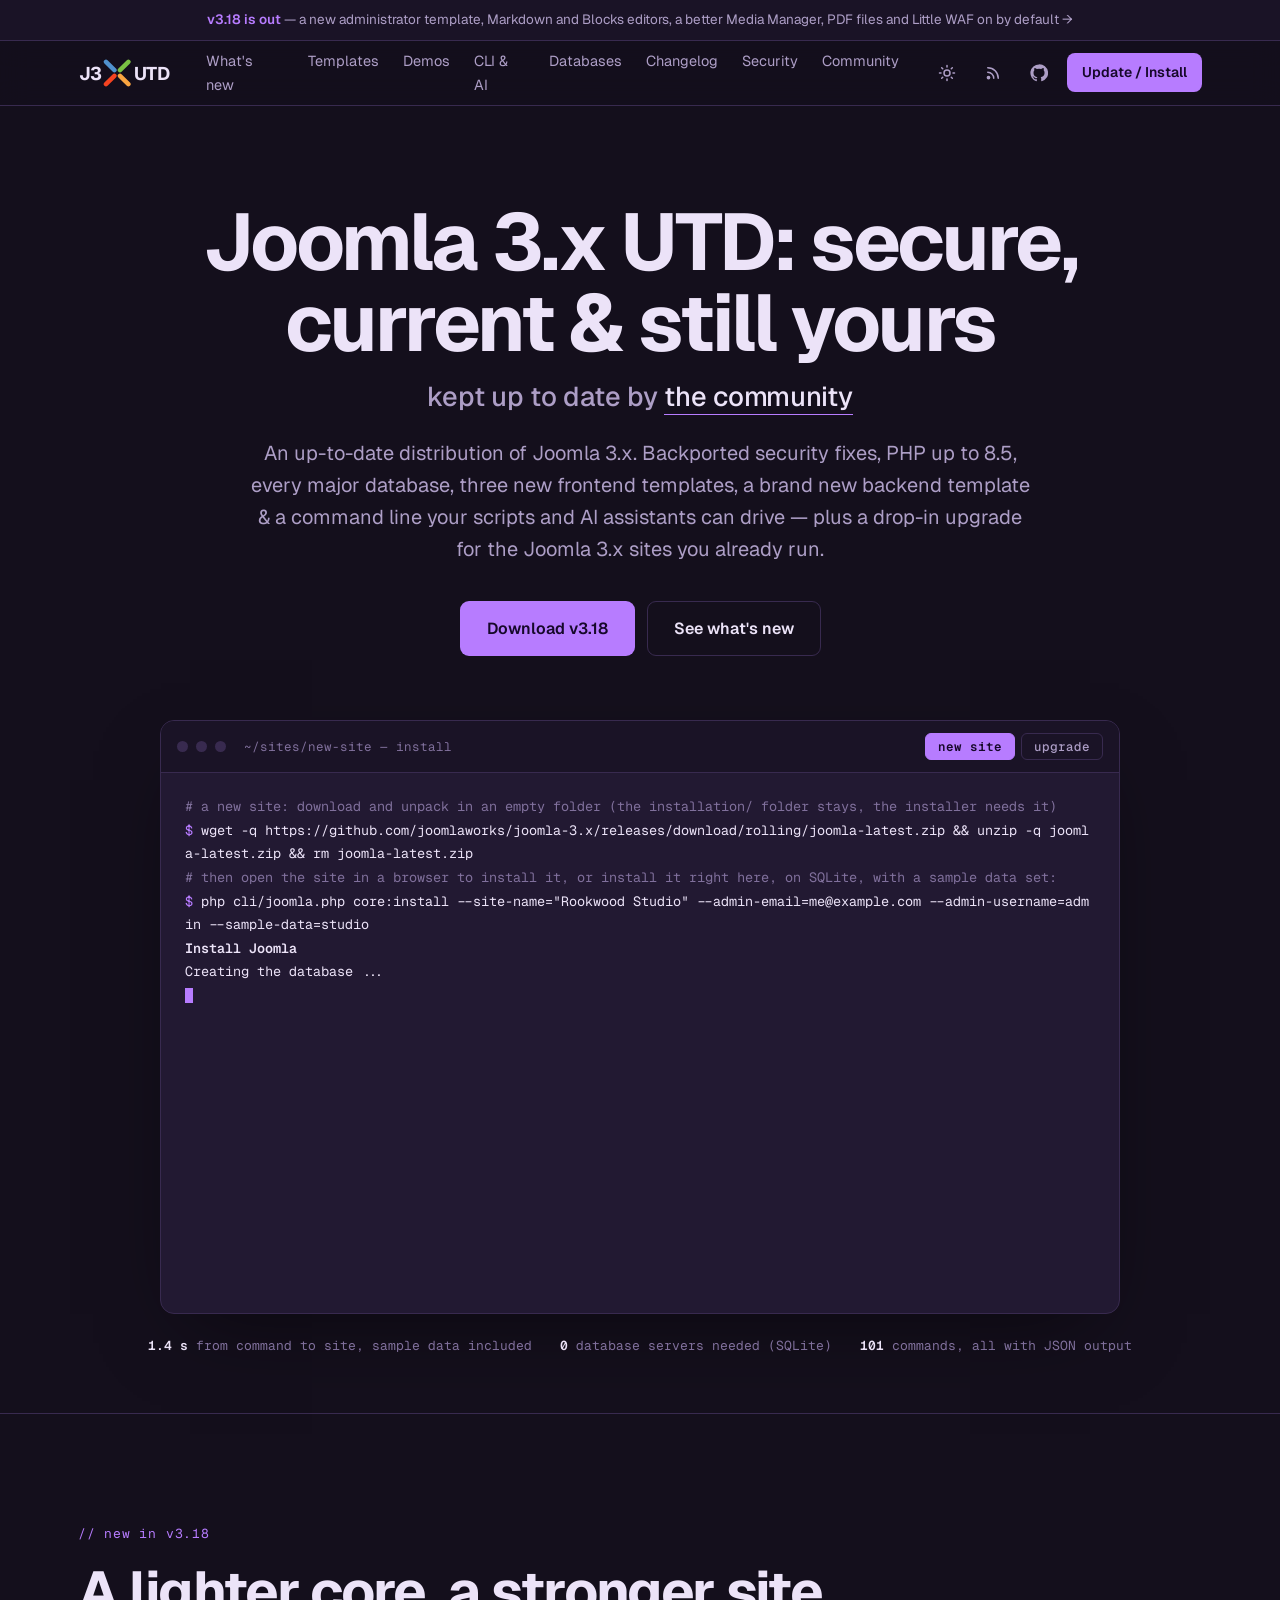
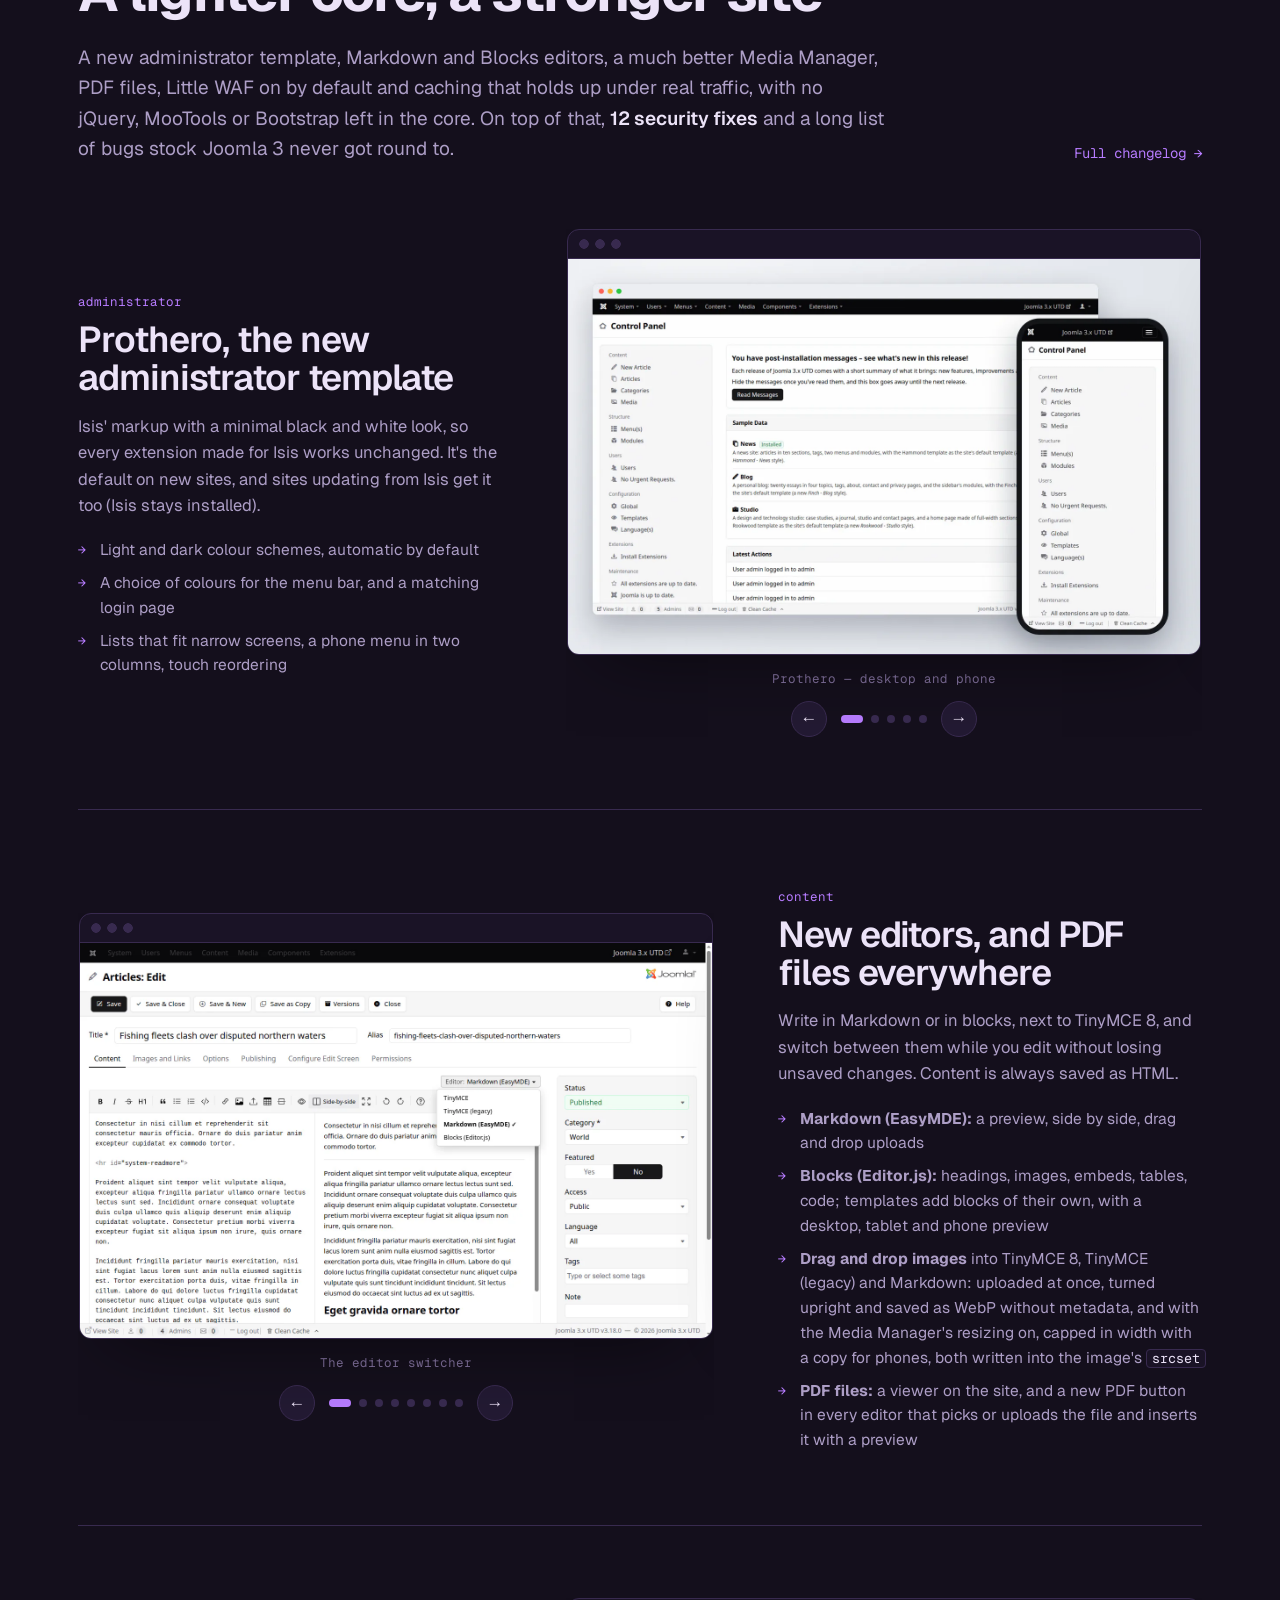
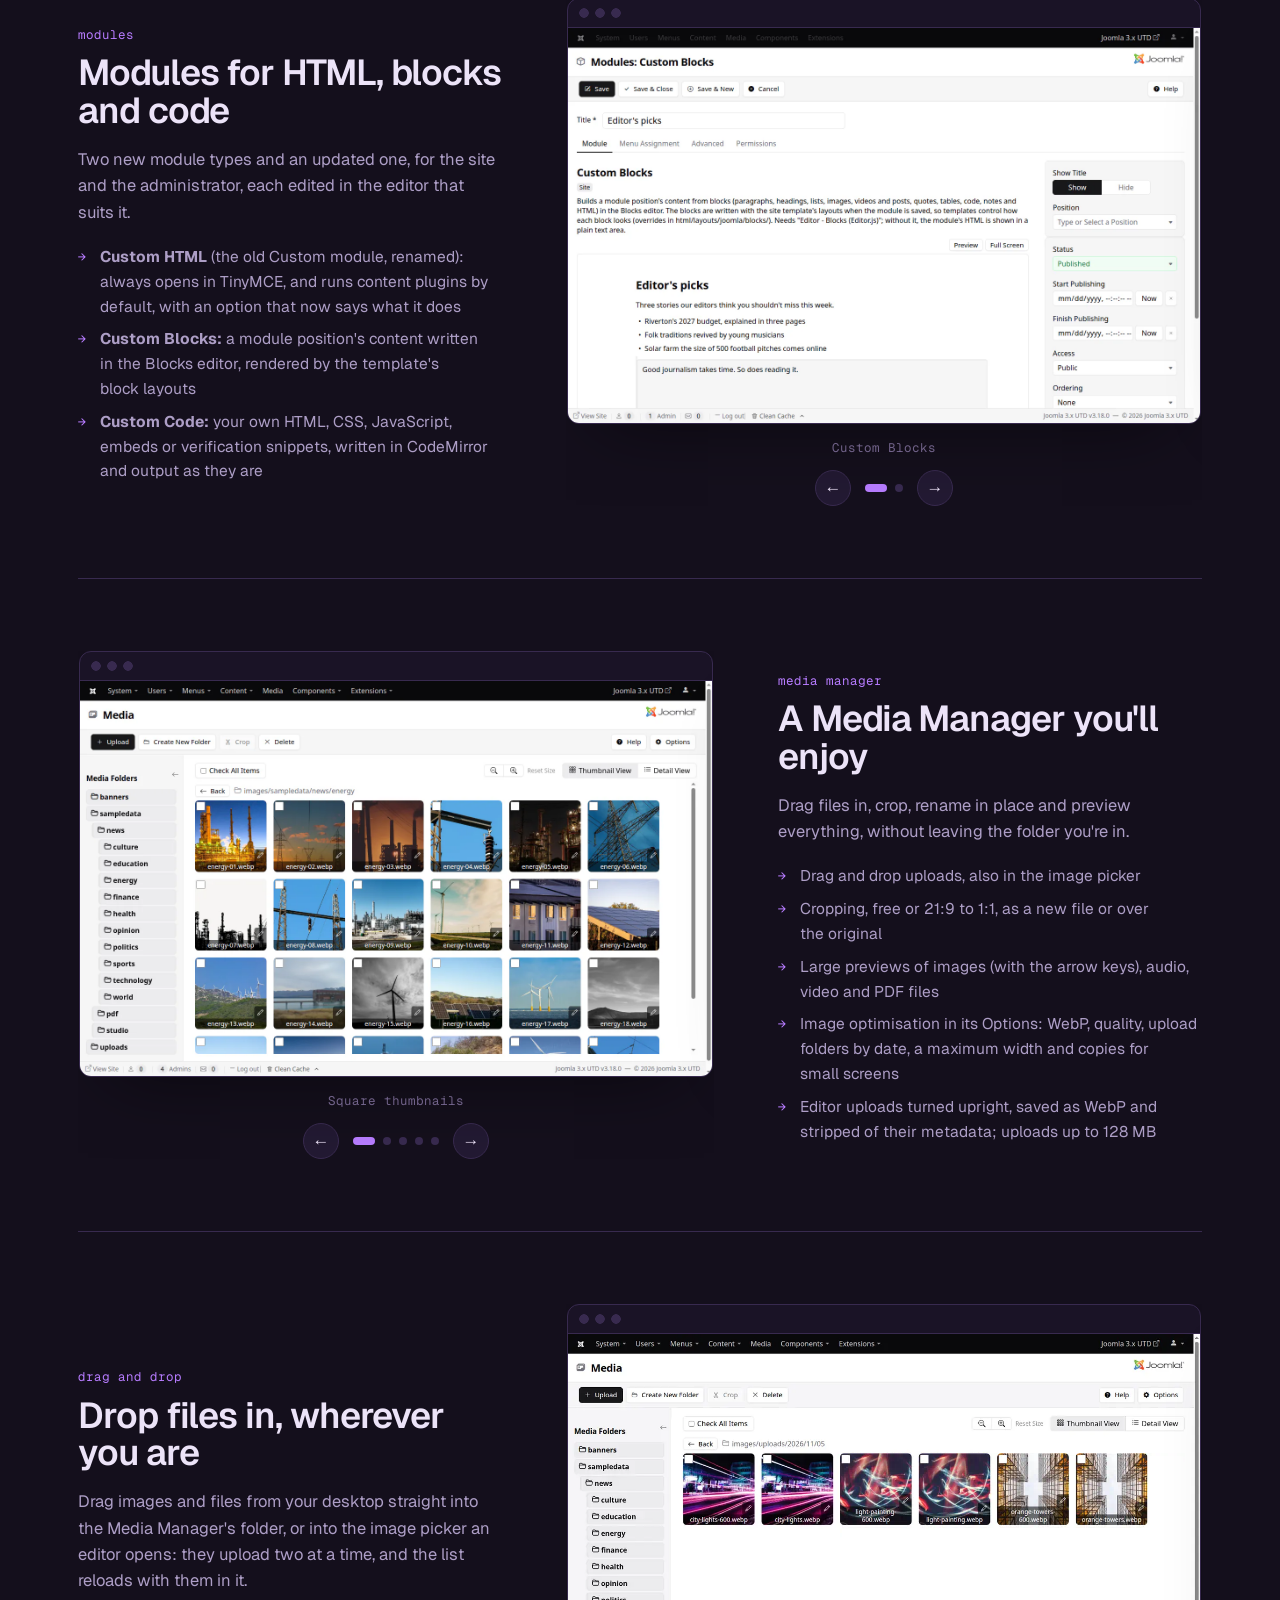
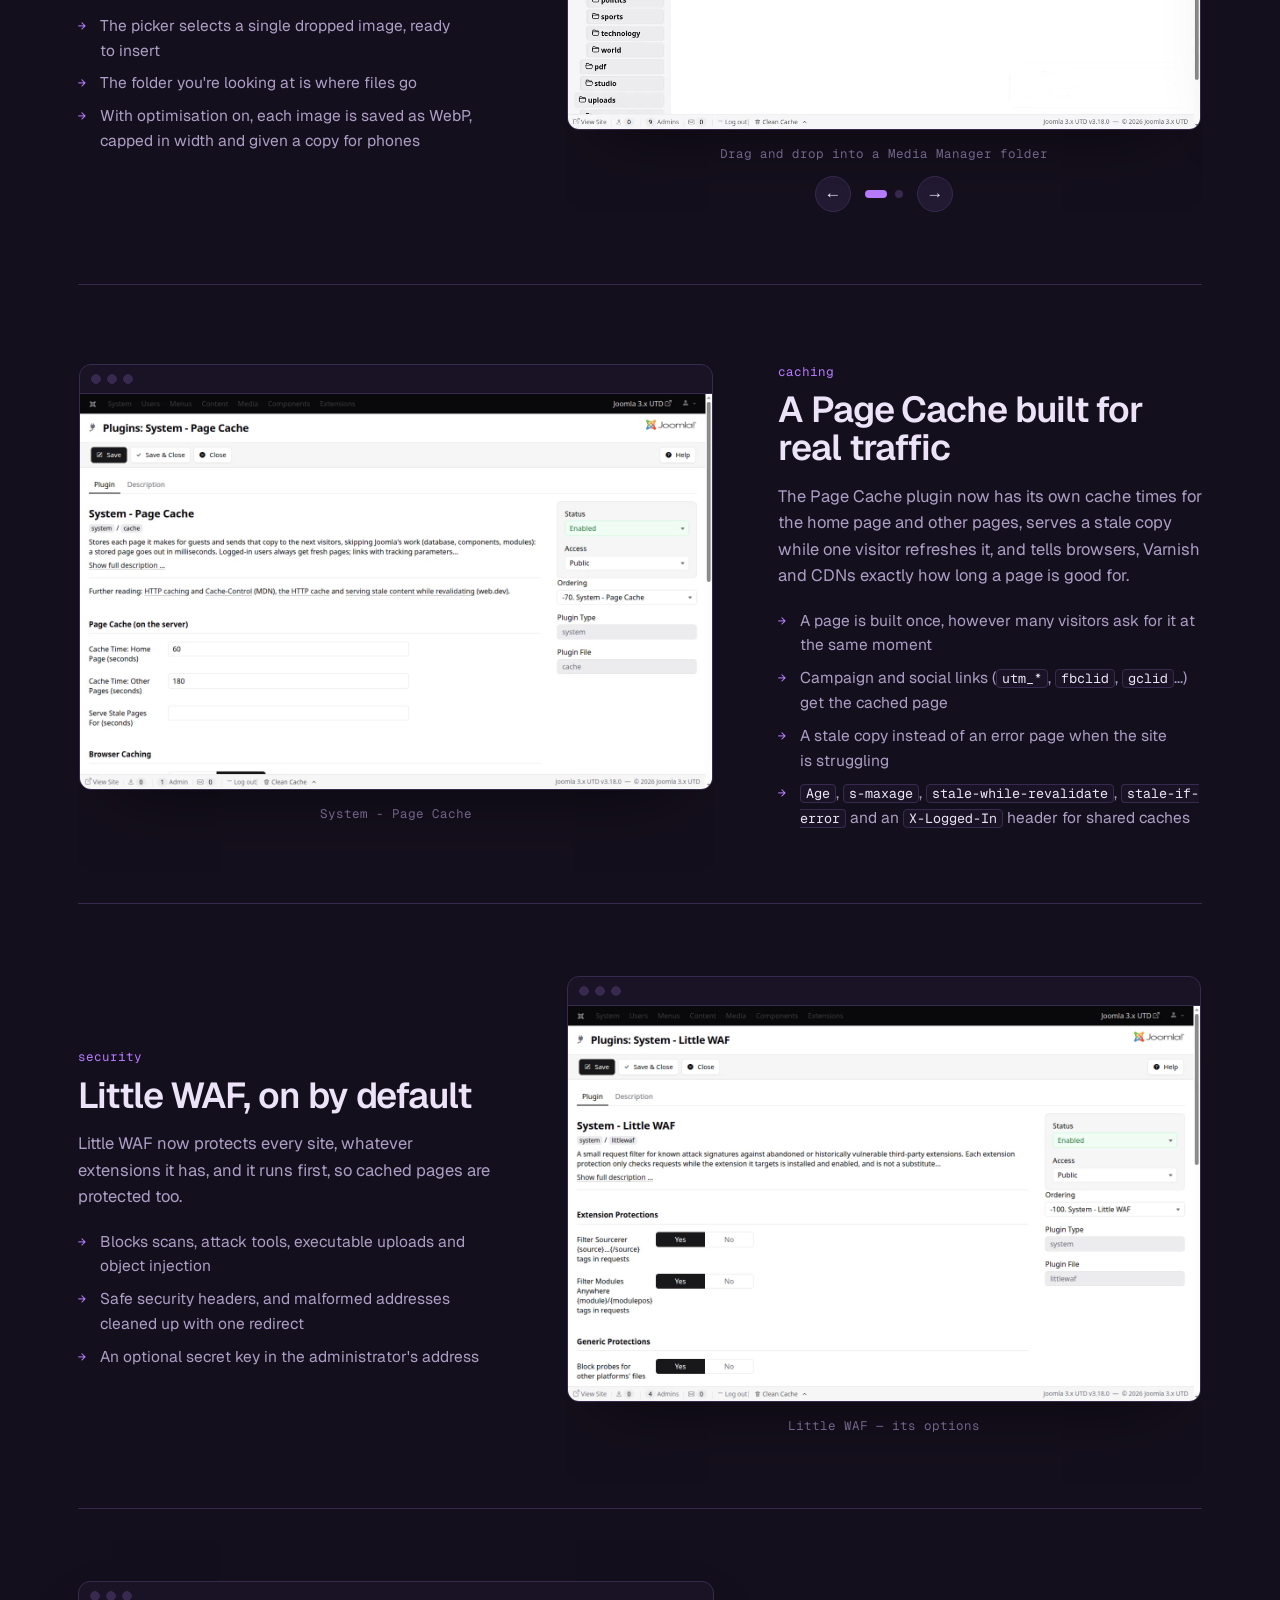
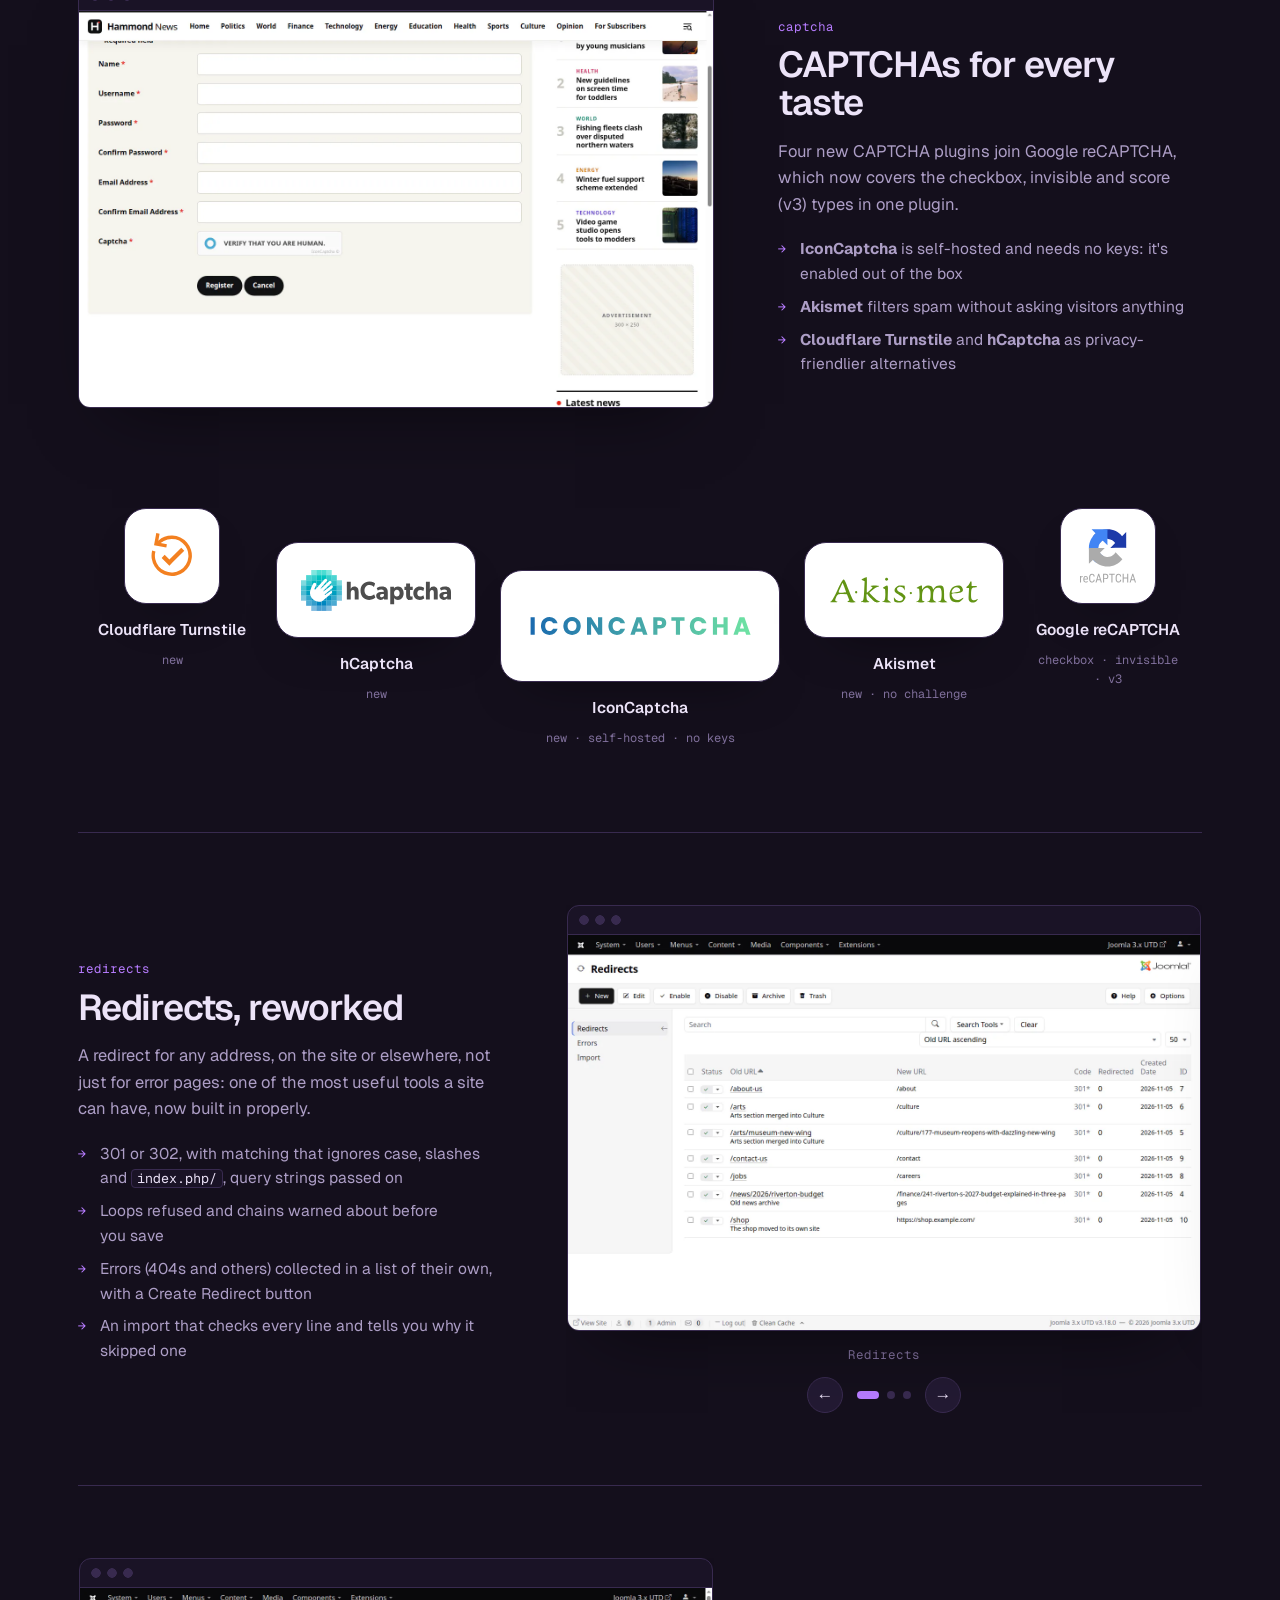
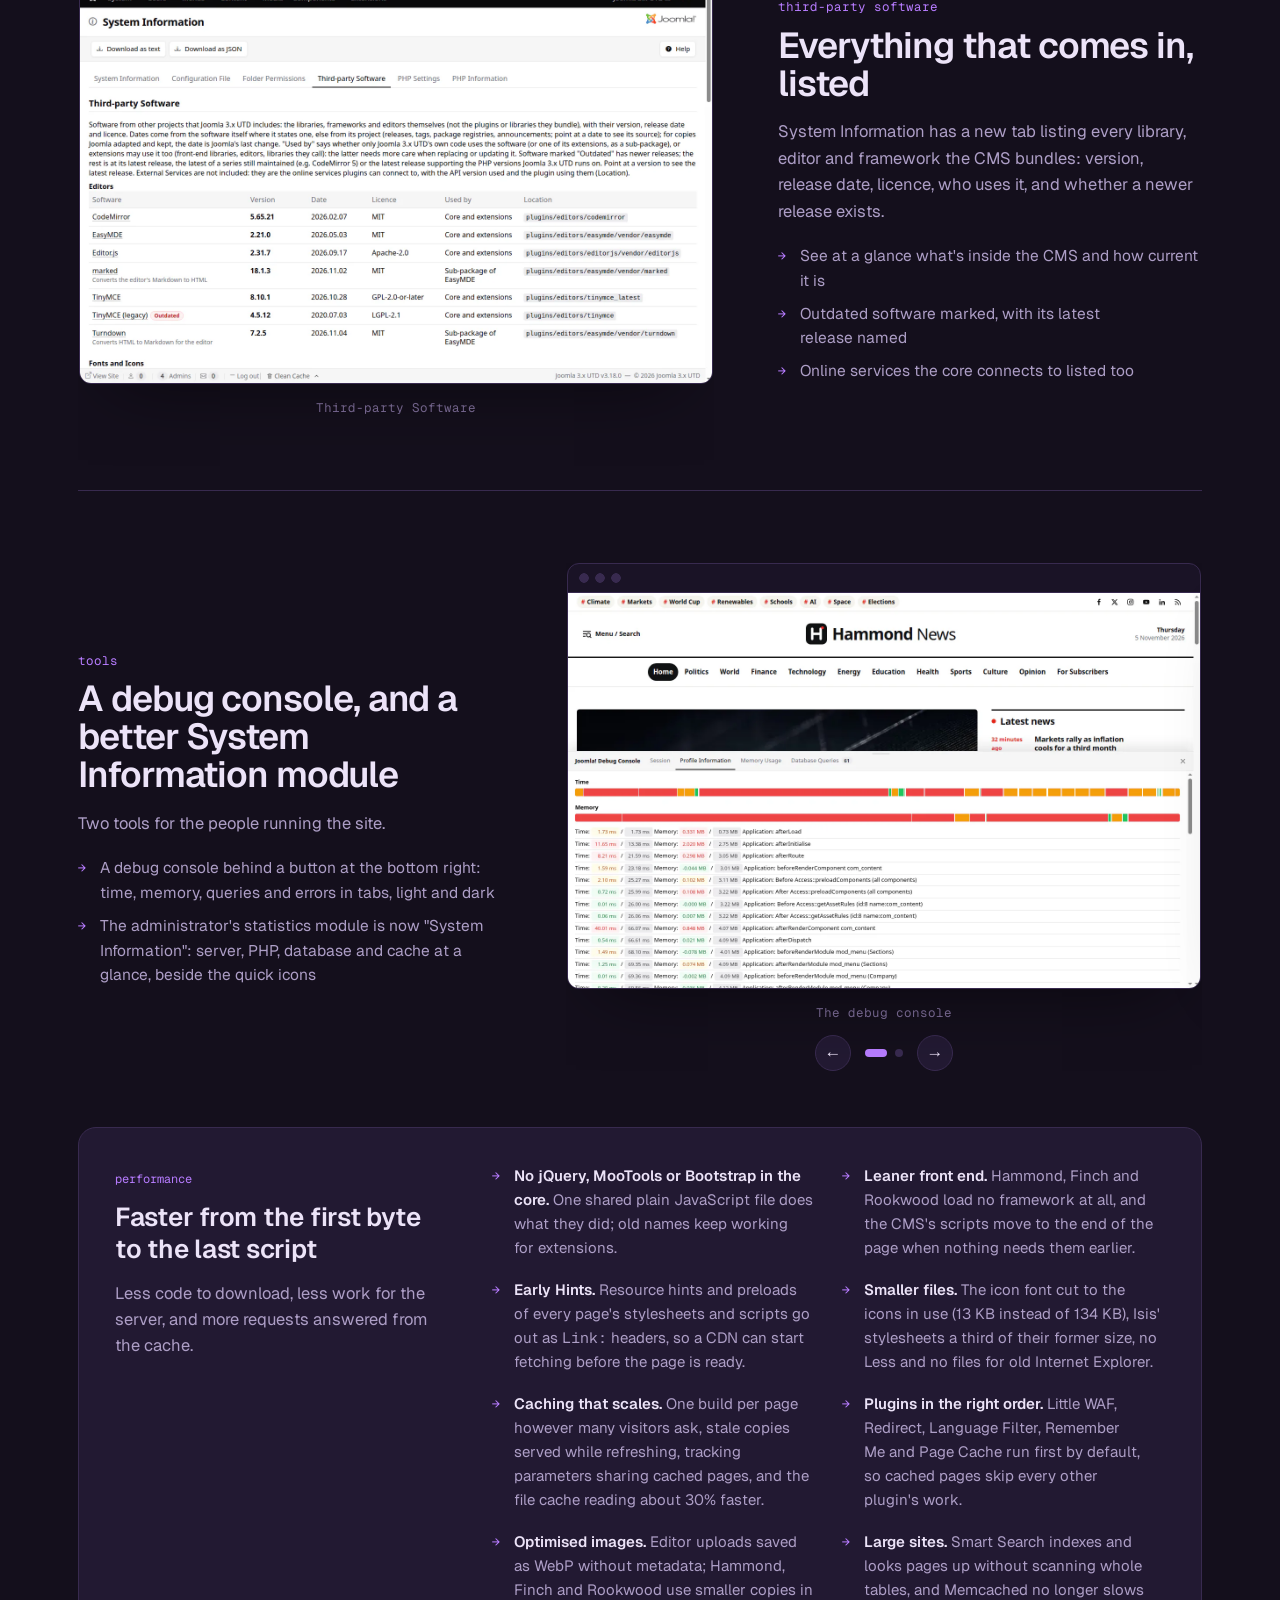
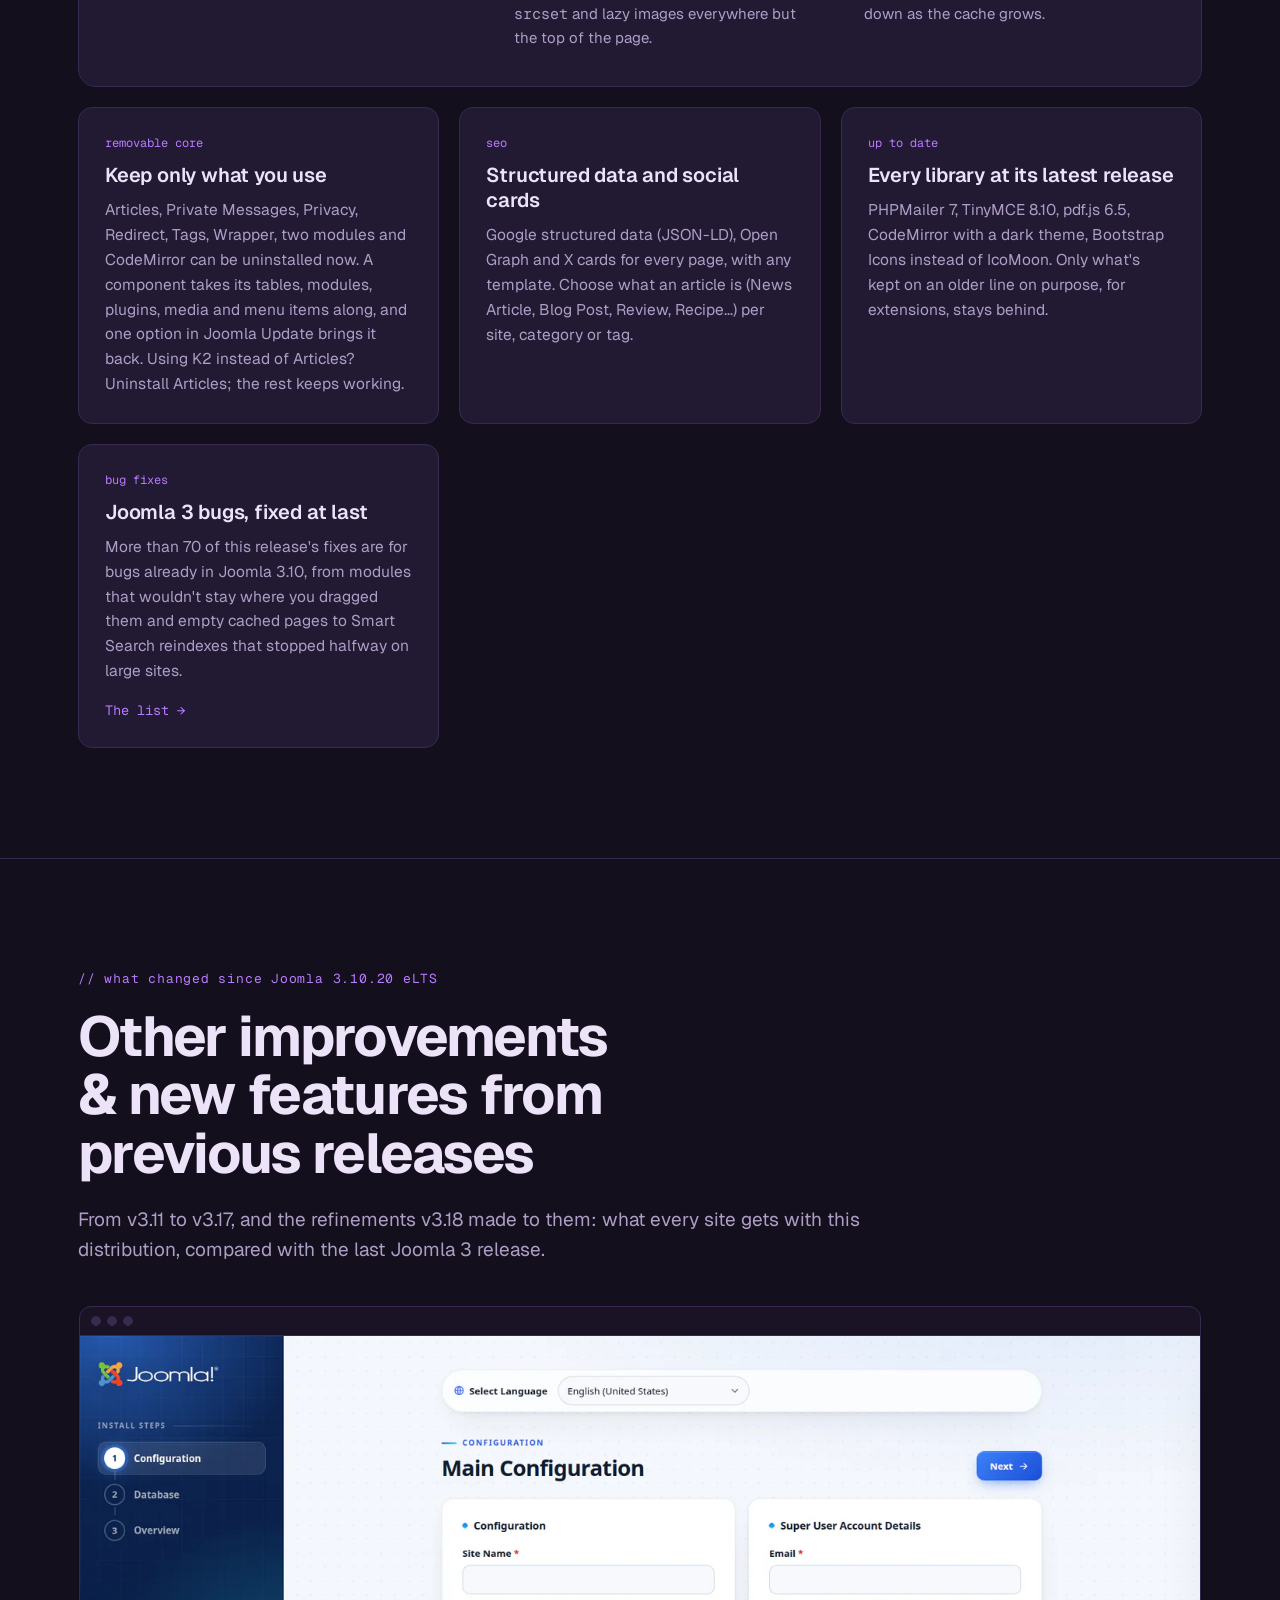
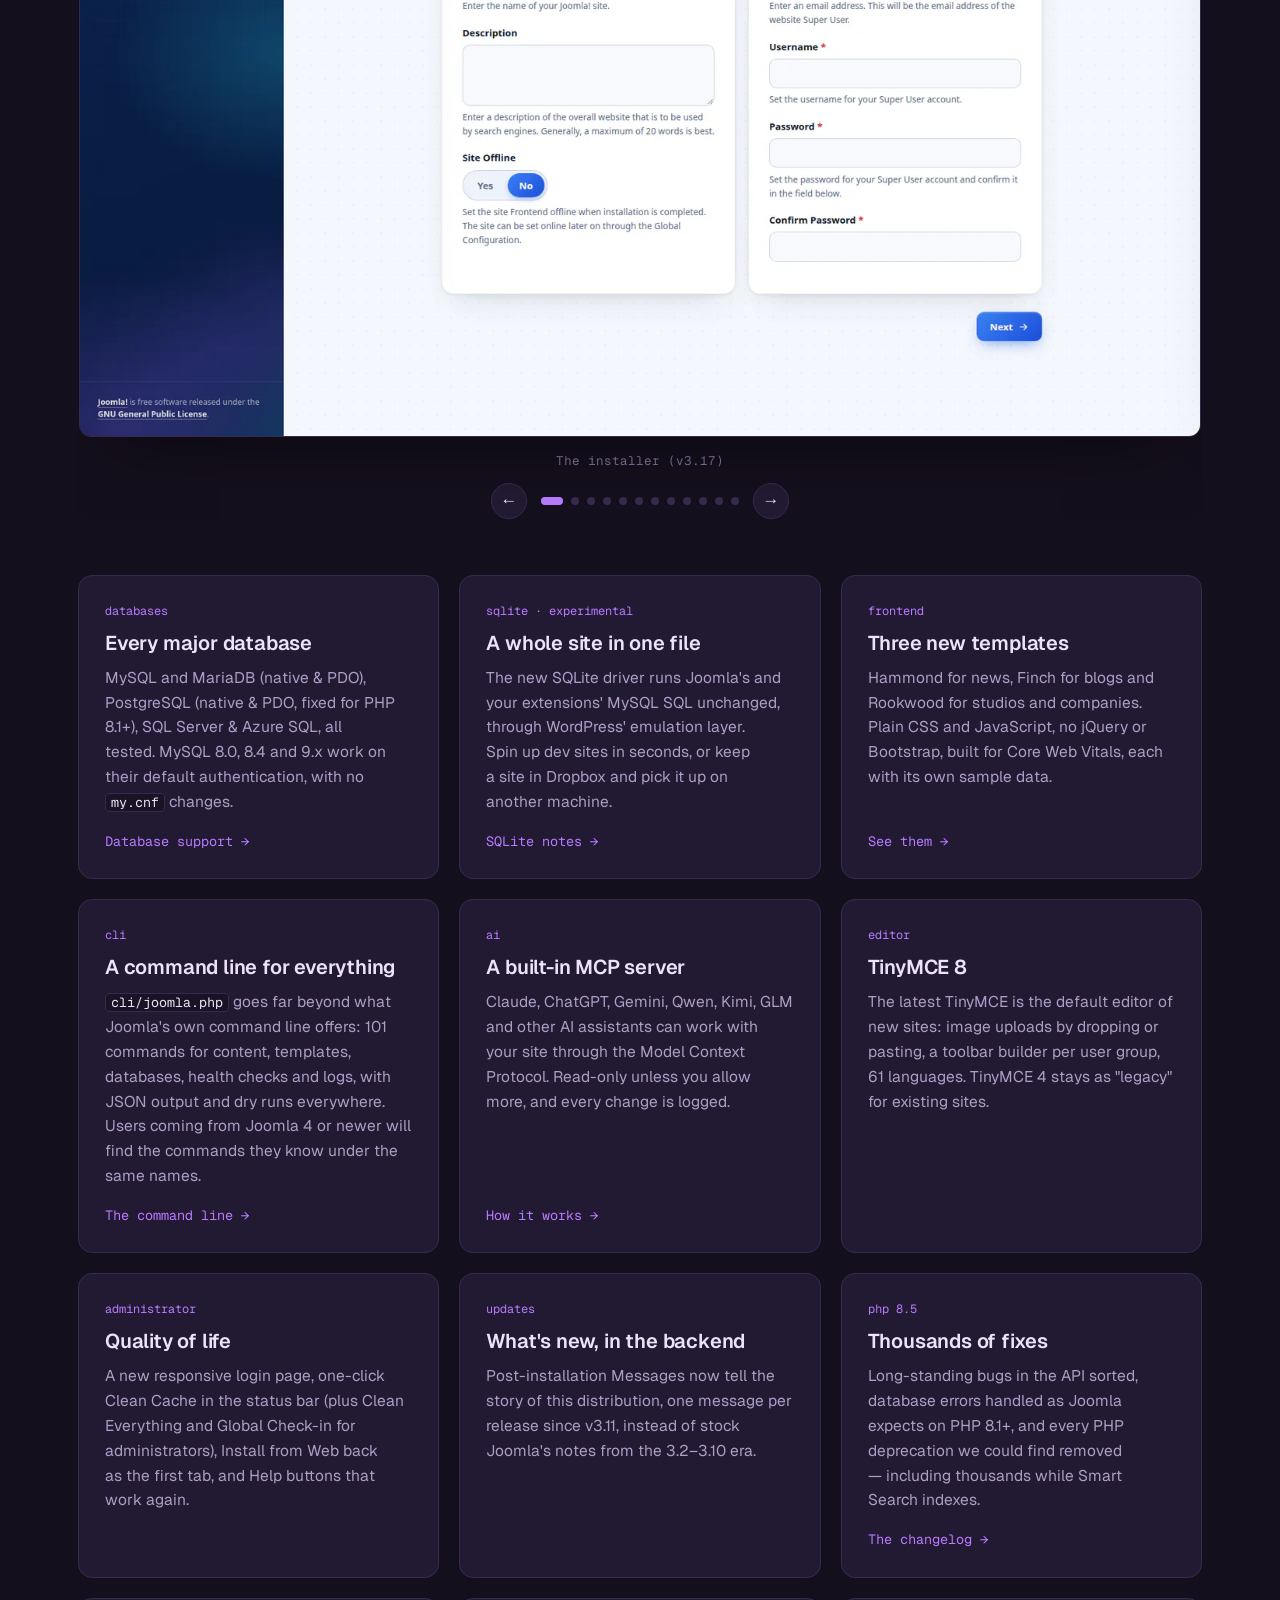
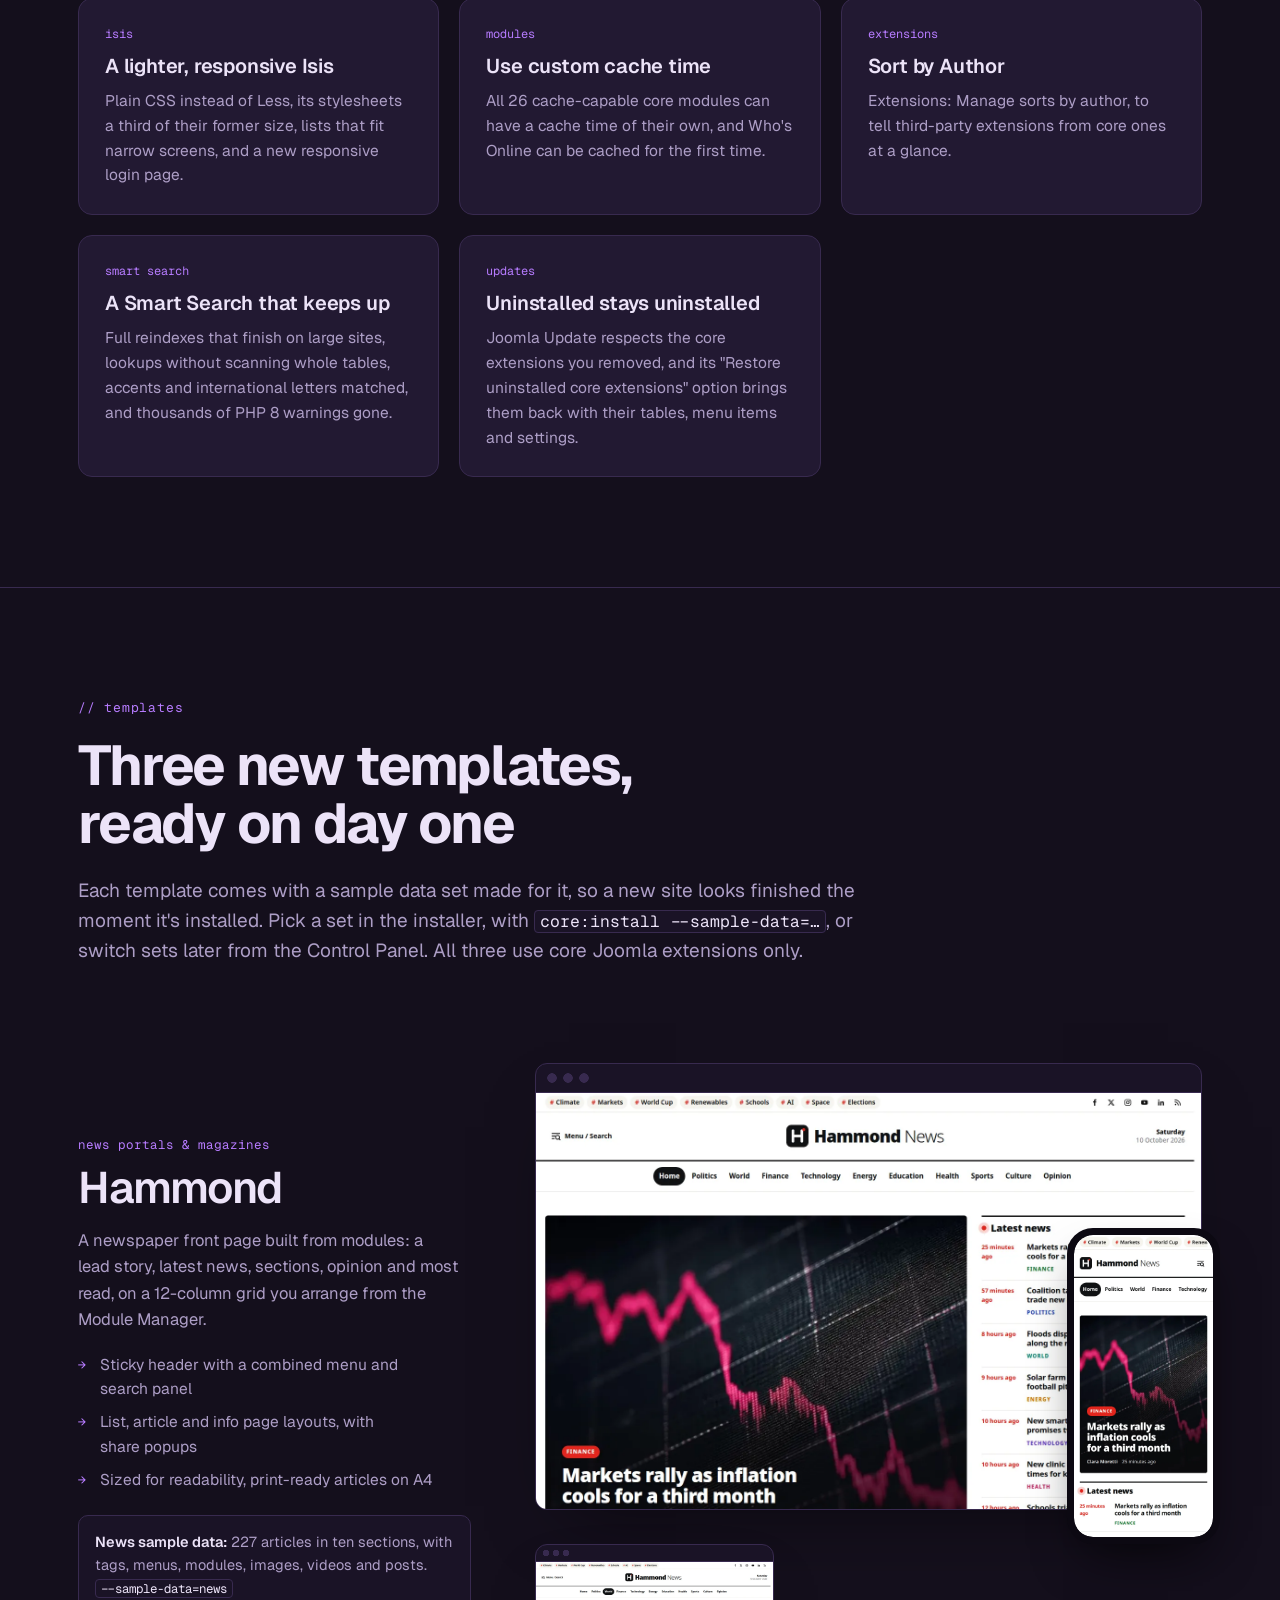
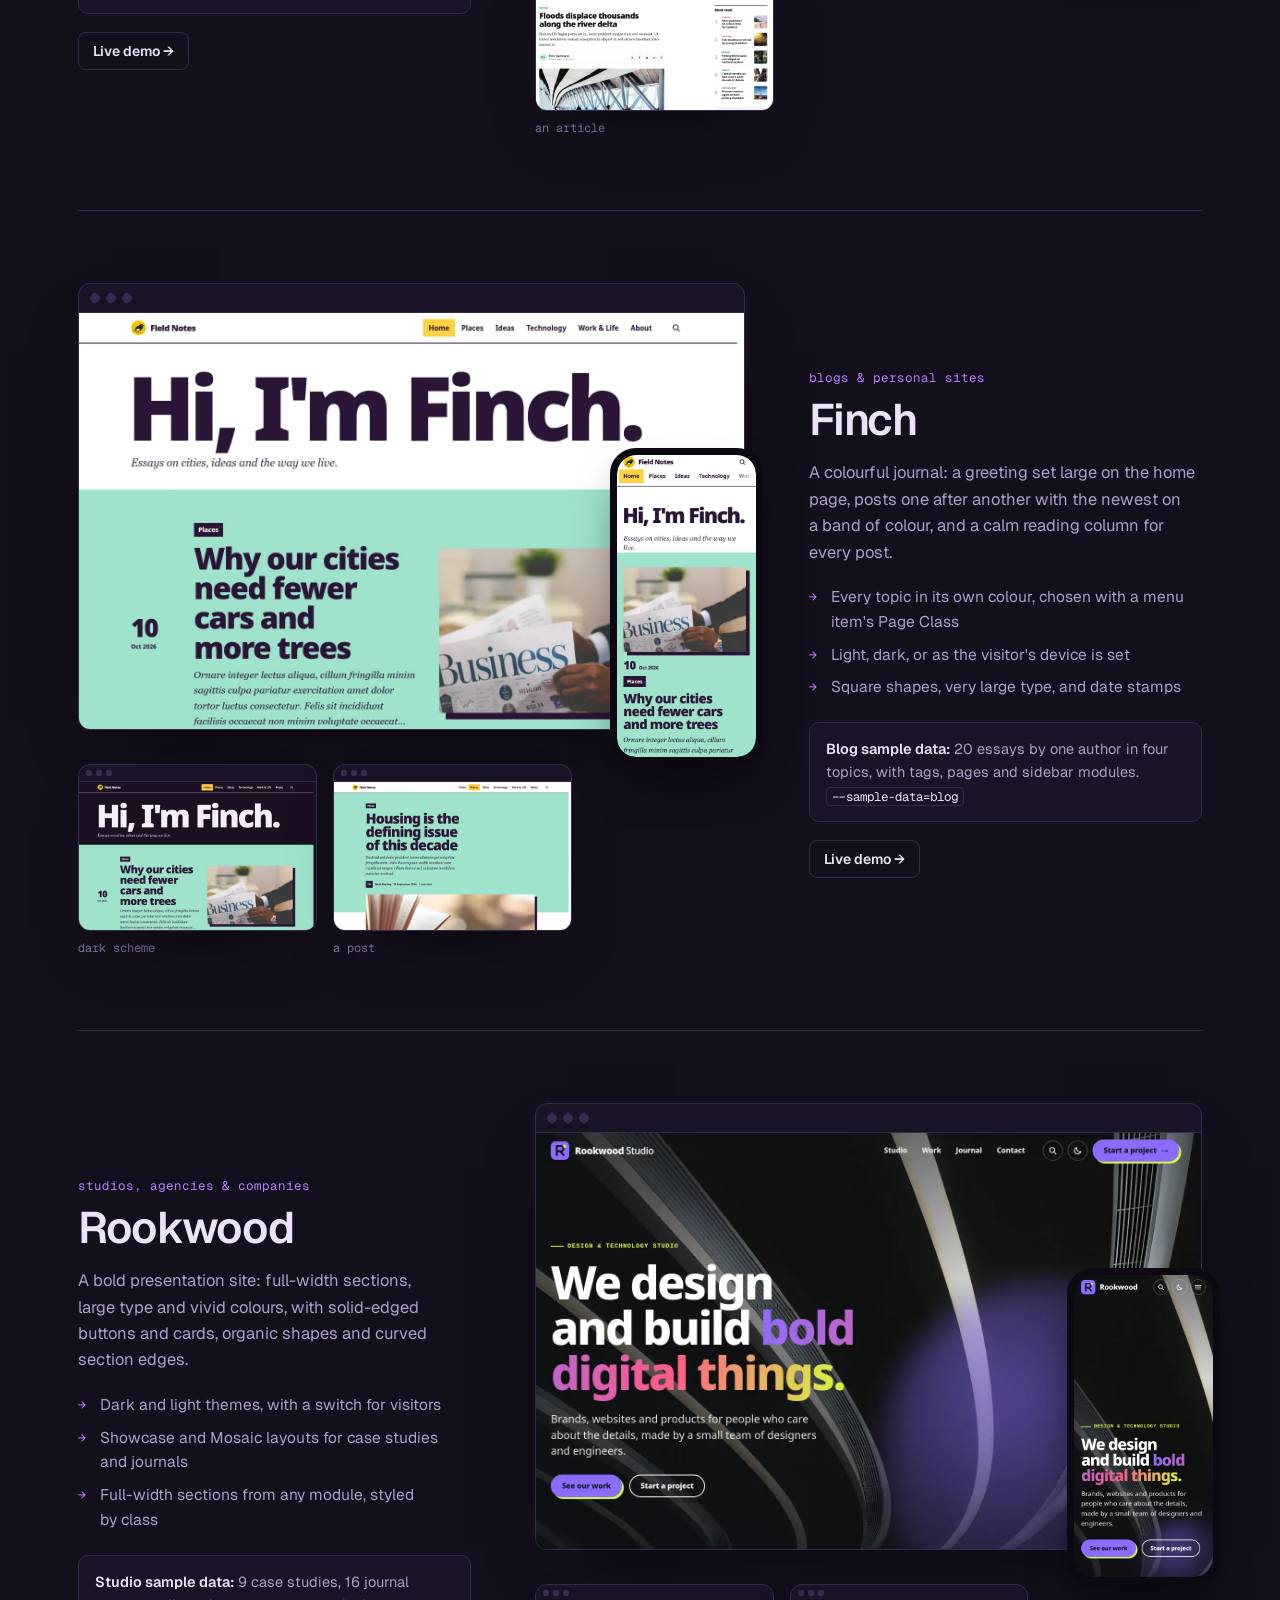
==== commit 7ebcdb7a: "CAPTCHAs: the text beside the screenshot, the logos below both Co-Authored-By: Claude Opus 5.5 <nore" ====
--- a/index.html
+++ b/index.html
@@ -88,7 +88,7 @@
     <link rel="preconnect" href="https://fonts.googleapis.com" />
     <link rel="preconnect" href="https://fonts.gstatic.com" crossorigin="anonymous" />
     <link href="https://fonts.googleapis.com/css2?family=Geist:wght@400;500;600;700&amp;family=Geist+Mono:wght@400;500;600;700&amp;display=swap" rel="stylesheet" />
-    <link rel="stylesheet" href="assets/css/site.css?t=20261106_0025" />
+    <link rel="stylesheet" href="assets/css/site.css?t=20261107_2153" />
 </head>
 
 <body id="top">
--- a/assets/css/site.css
+++ b/assets/css/site.css
@@ -39,8 +39,8 @@
 .btn-g{border-color:var(--line);color:var(--text);background:transparent}
 .btn-g:hover{border-color:var(--accent)}
 .btn-sm{padding:7px 14px;font-size:14px;border-radius:8px;white-space:nowrap}
-@media (max-width:480px){.btn-sm{padding:6px 11px;font-size:13px}}
-@media (max-width:359px){.nav-in{gap:8px}.nav-right{gap:2px}.mark .logo{height:24px}.btn-sm{padding:6px 8px}.icon-btn{width:32px}}
+@media (max-width:480px){.btn-sm{padding:5px;font-size:13px}}
+@media (max-width:359px){.nav-in{gap:8px}.nav-right{gap:2px}.mark .logo{height:24px}.icon-btn{width:32px}}
 .menu-btn{display:none}
 @media(max-width:1180px){.nav-in{gap:20px}.nav-links{gap:16px}}
 @media(max-width:1080px){
@@ -163,7 +163,7 @@
 .feats-since{margin-top:56px}
 
 /* logo clouds */
-.tpl .logo-cloud{grid-column:1/-1;list-style:none;display:flex;flex-wrap:wrap;justify-content:center;align-items:flex-start;gap:18px 24px;margin-top:8px;padding:28px 0 12px}
+.tpl .logo-cloud{grid-column:1/-1;order:3;list-style:none;display:flex;flex-wrap:wrap;justify-content:center;align-items:flex-start;gap:18px 24px;margin-top:8px;padding:28px 0 12px}
 .tpl .logo-cloud li{padding-left:0;color:var(--text);display:flex;flex-direction:column;align-items:center;gap:8px;text-align:center;animation:cloudfloat 7s ease-in-out infinite}
 .logo-cloud li:nth-child(2){animation-delay:-1.4s}
 .logo-cloud li:nth-child(3){animation-delay:-2.8s}
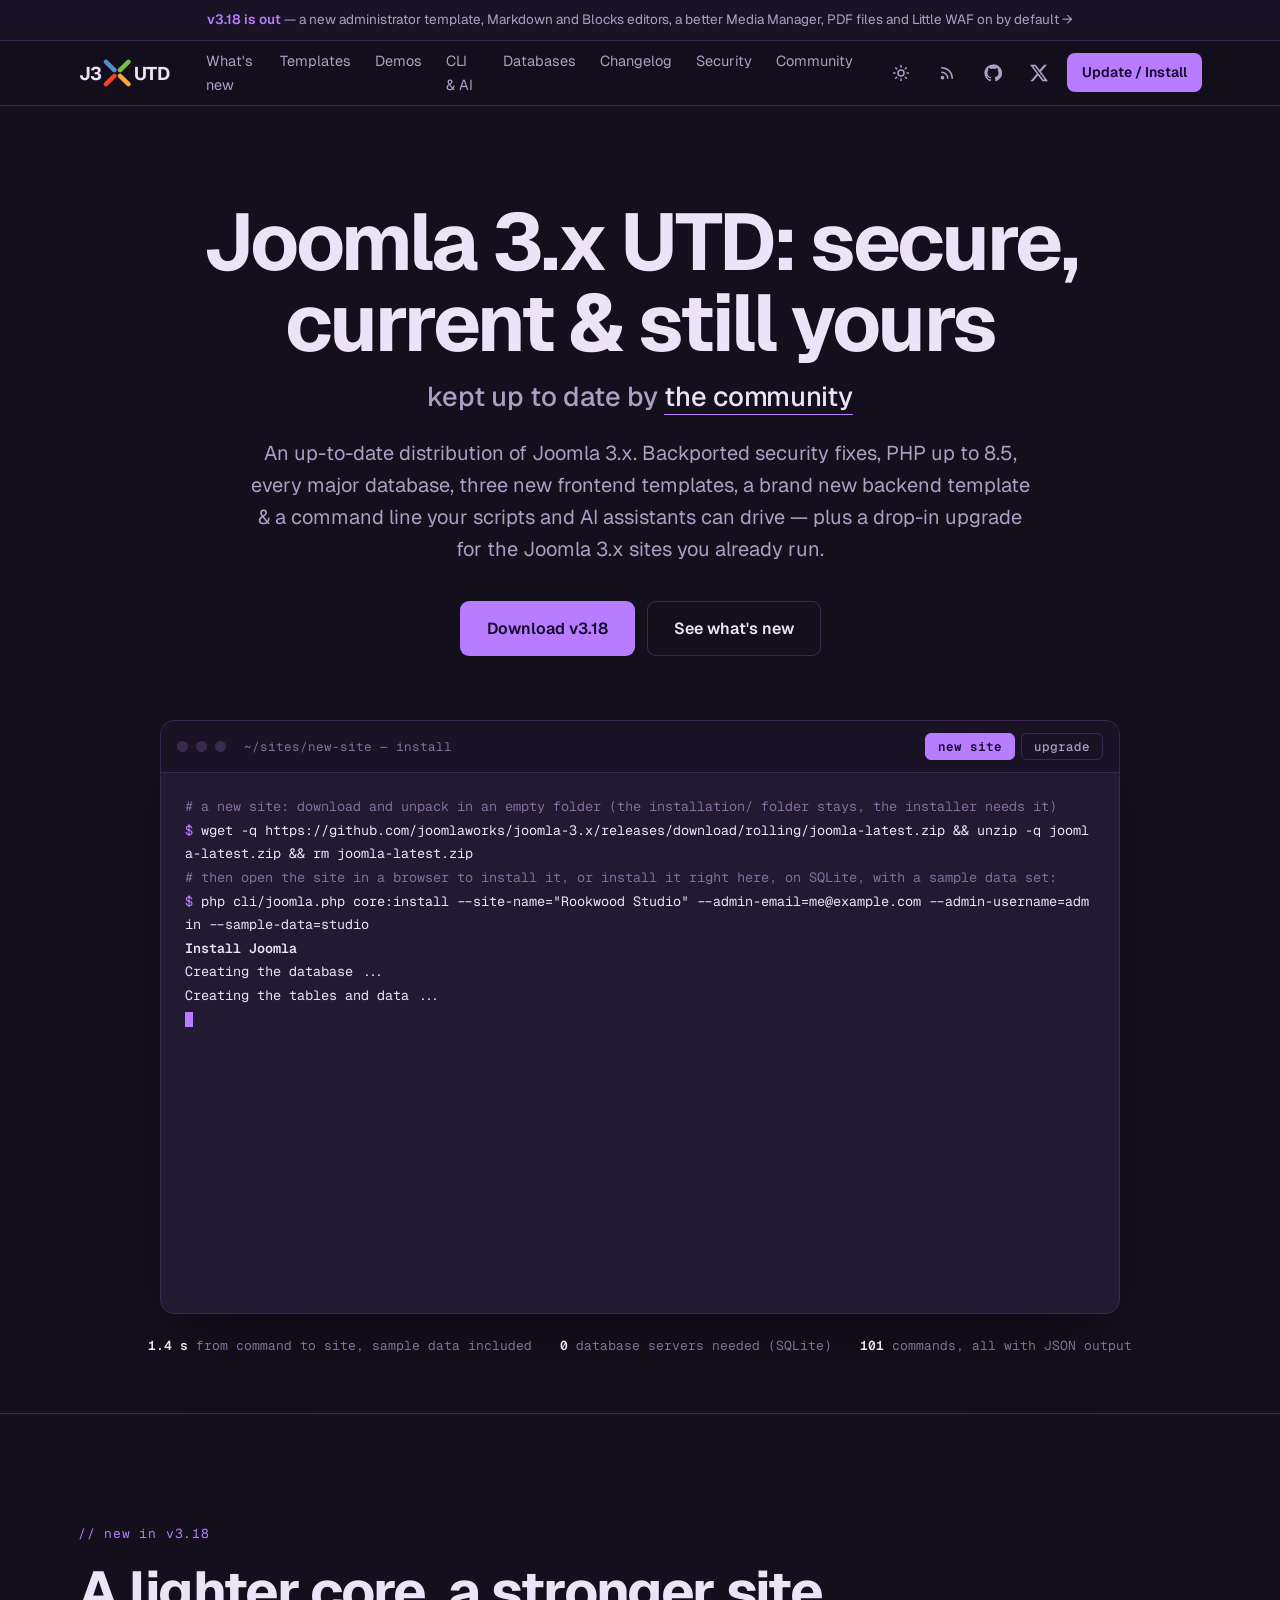
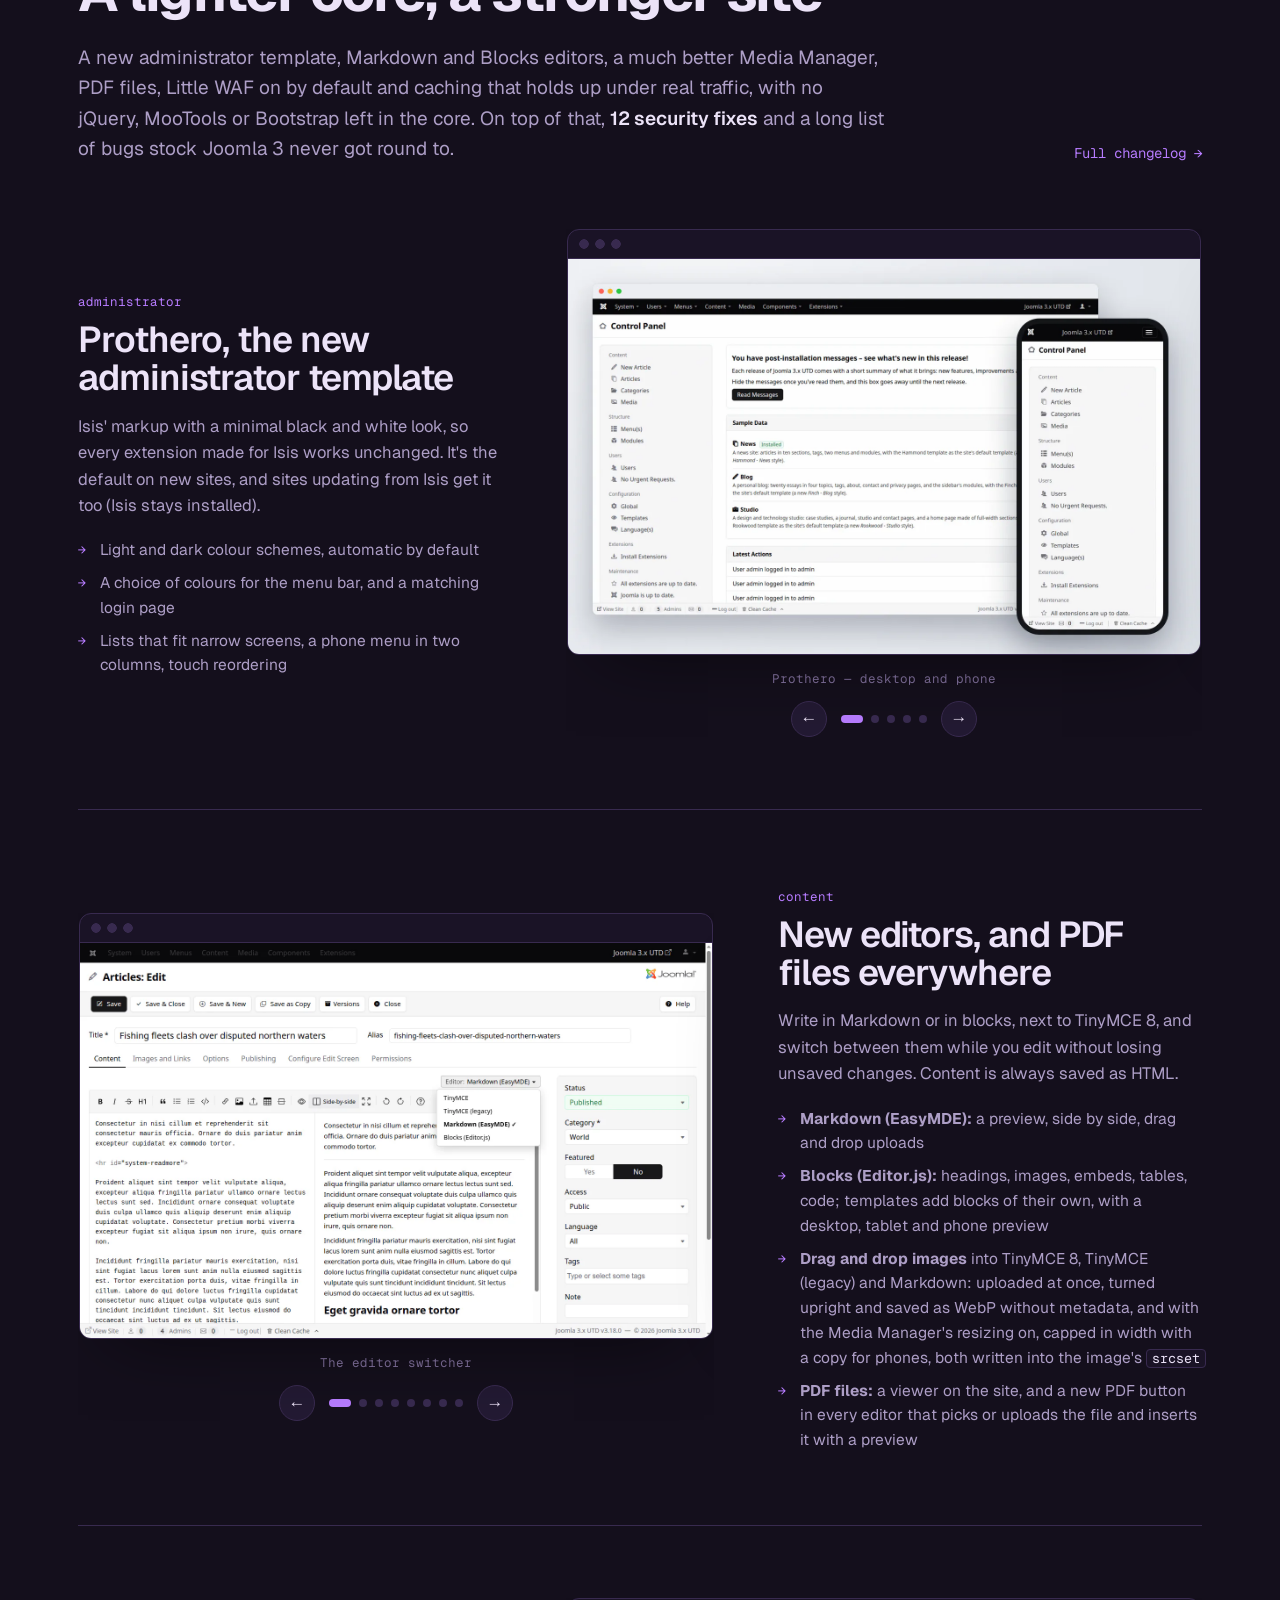
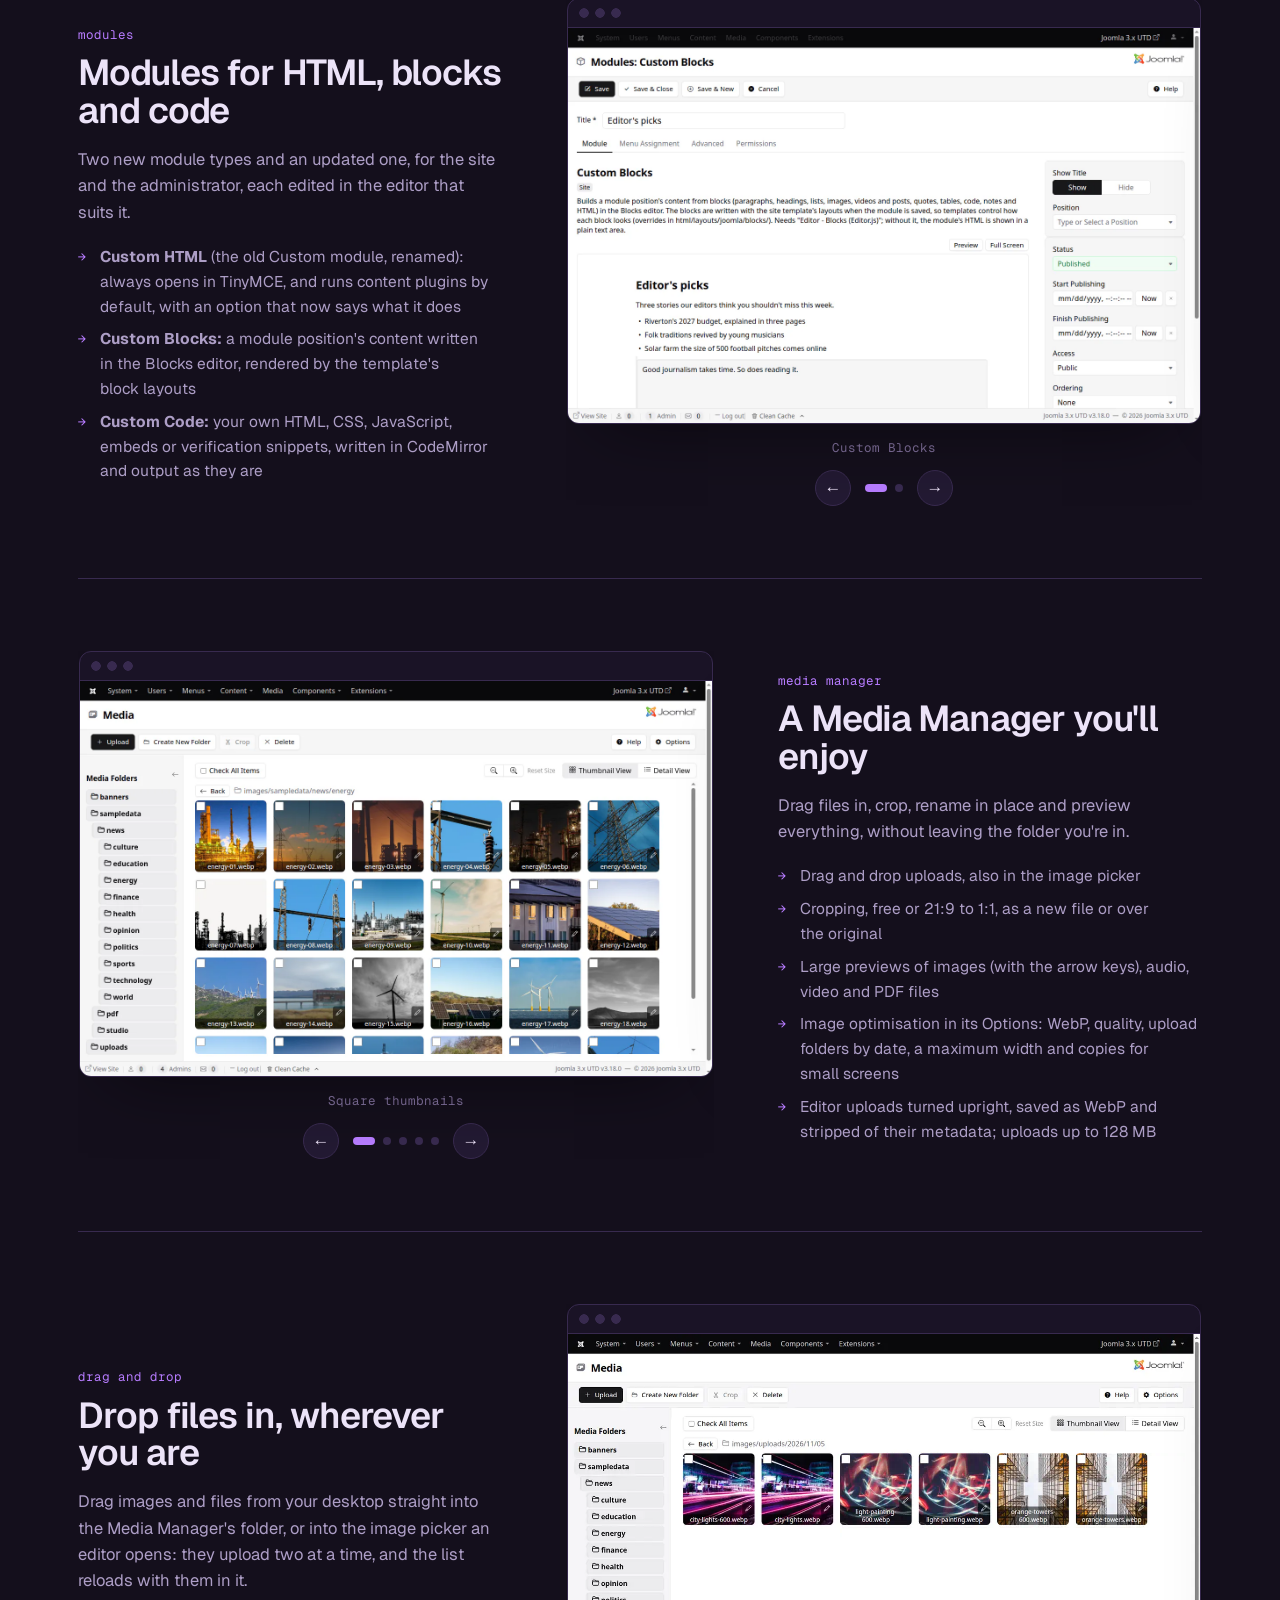
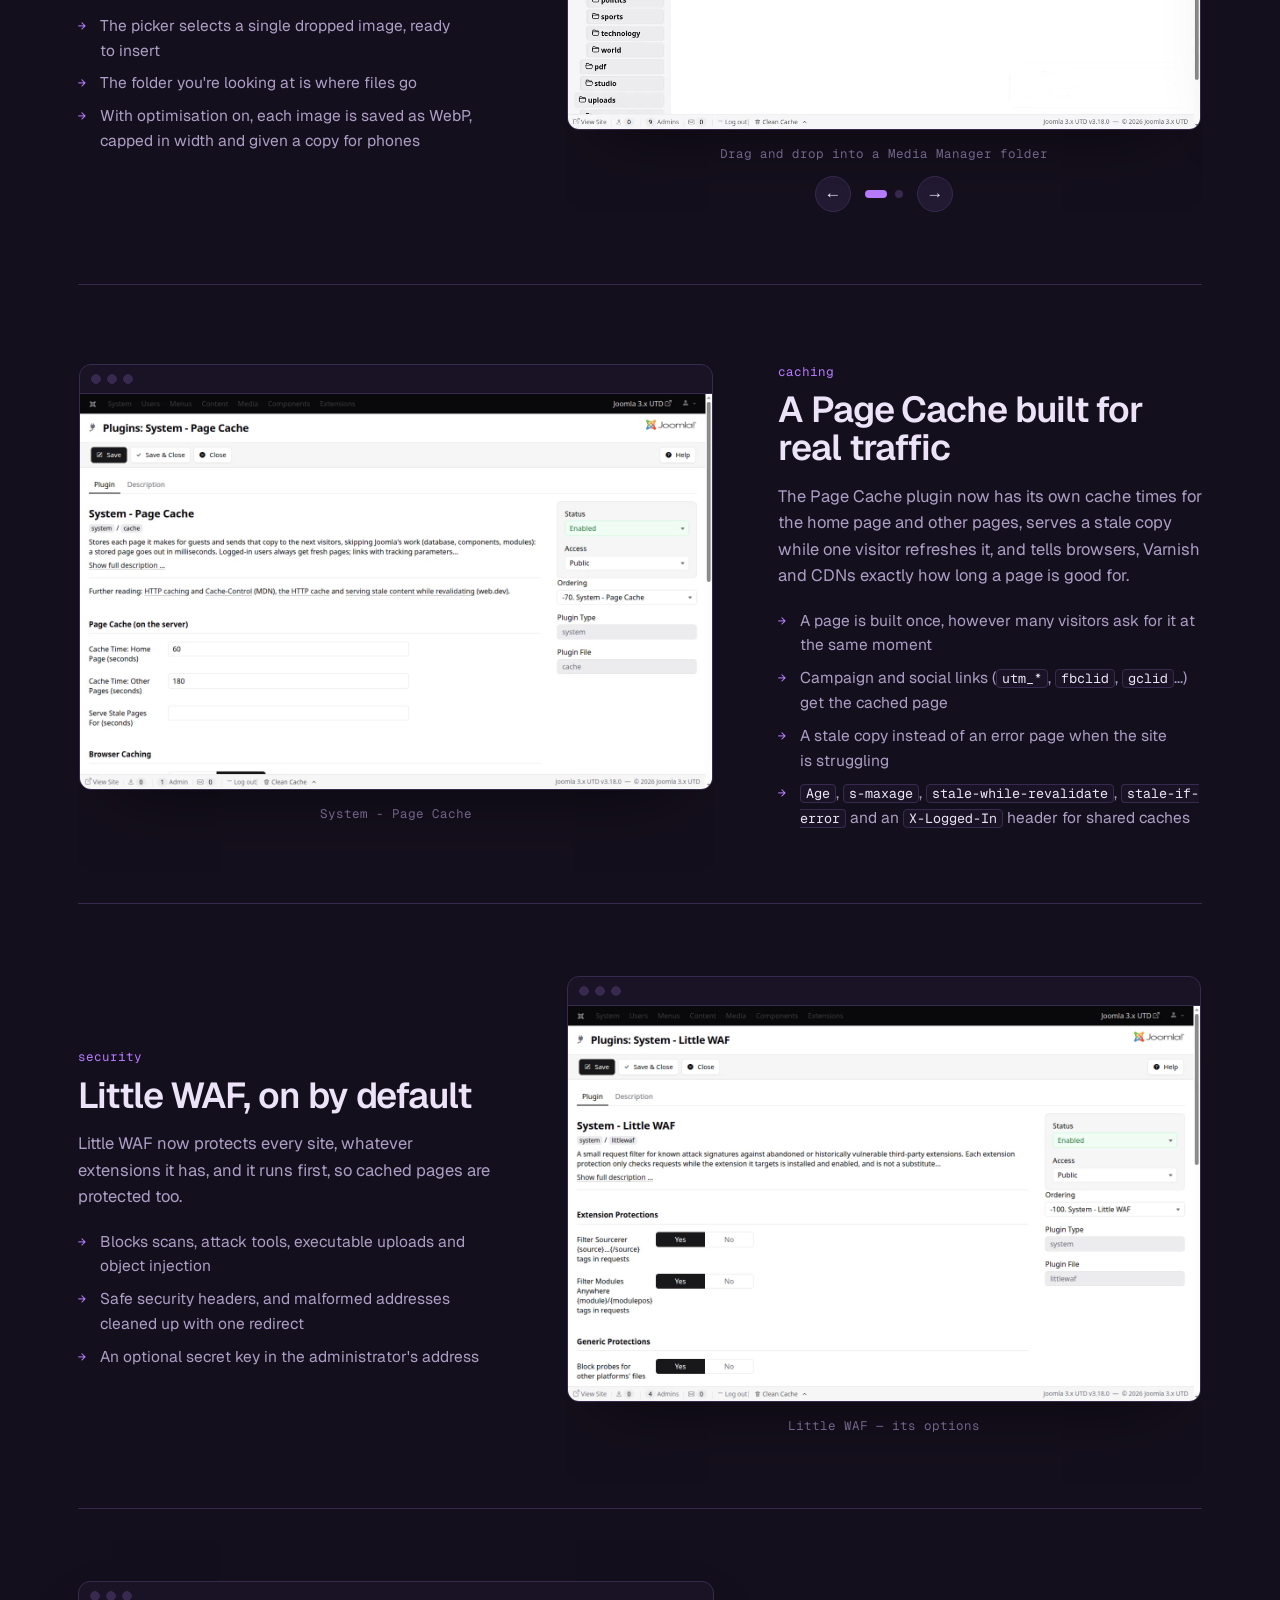
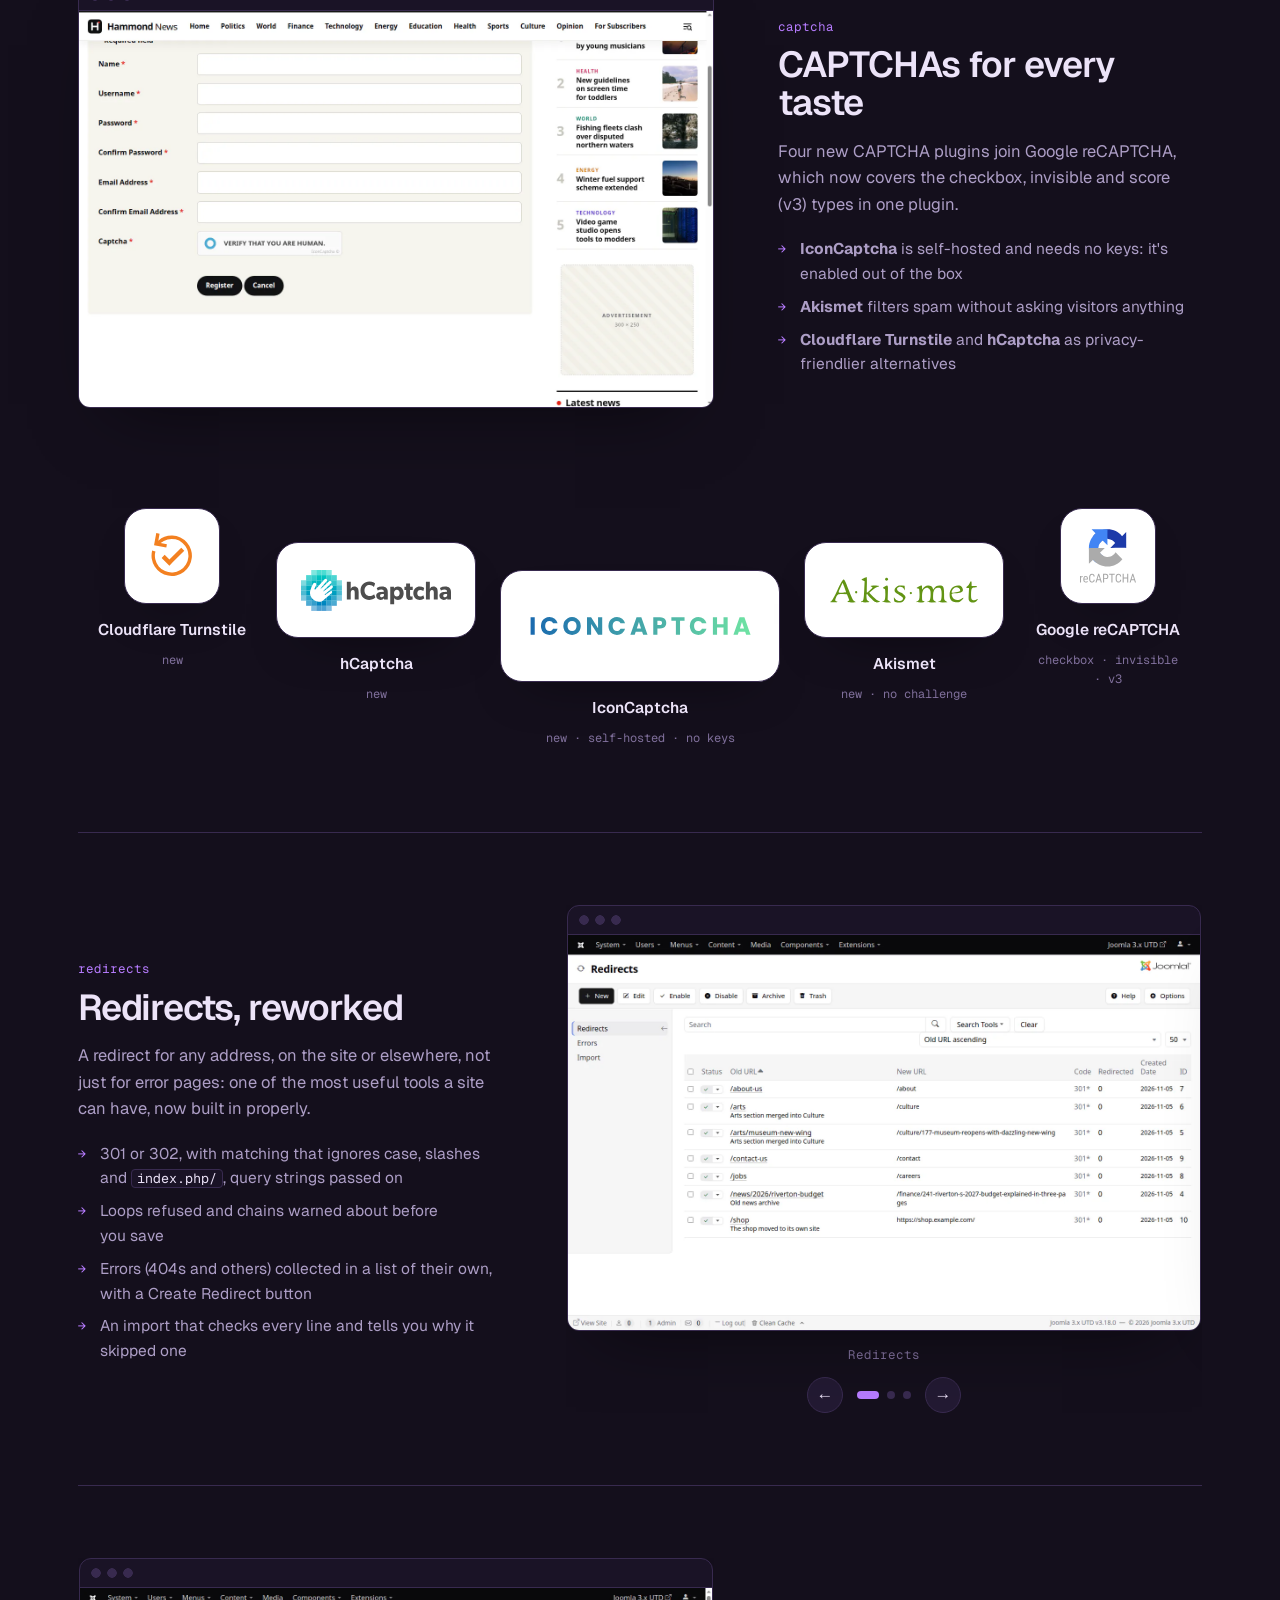
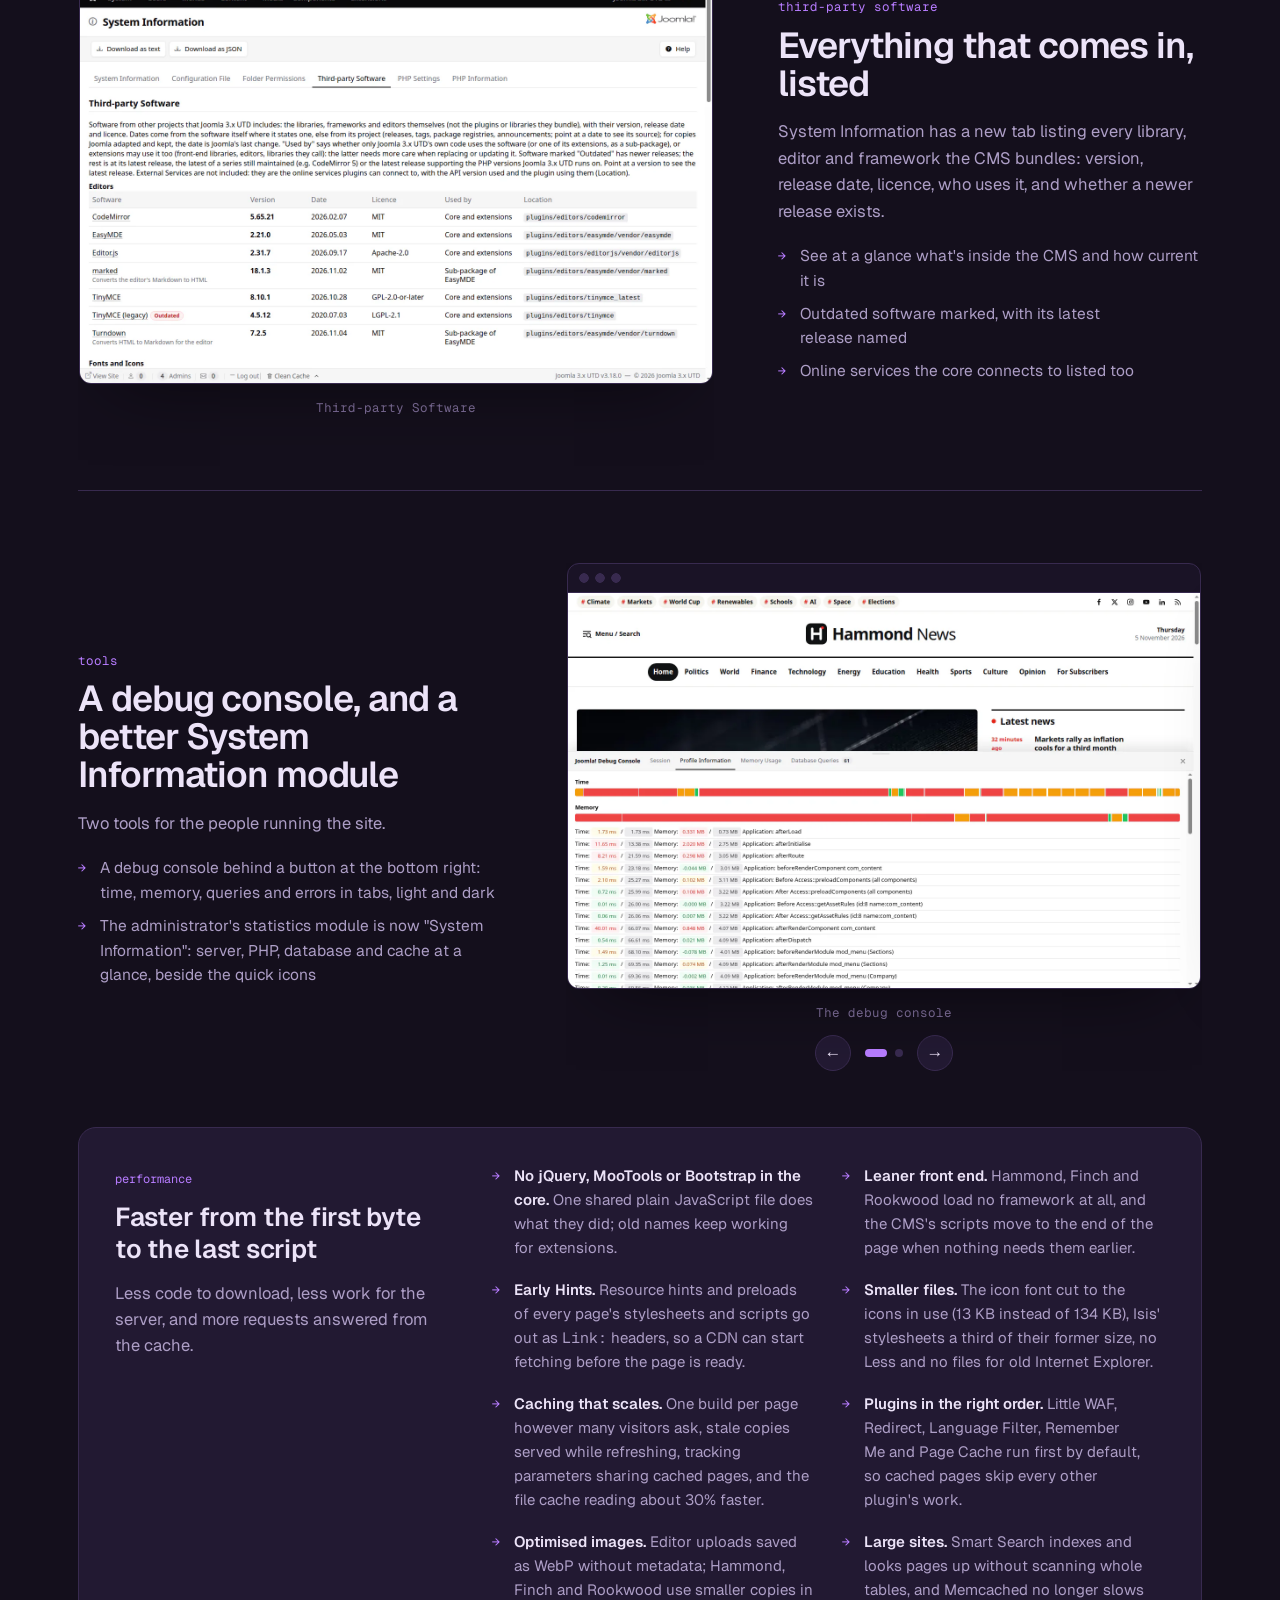
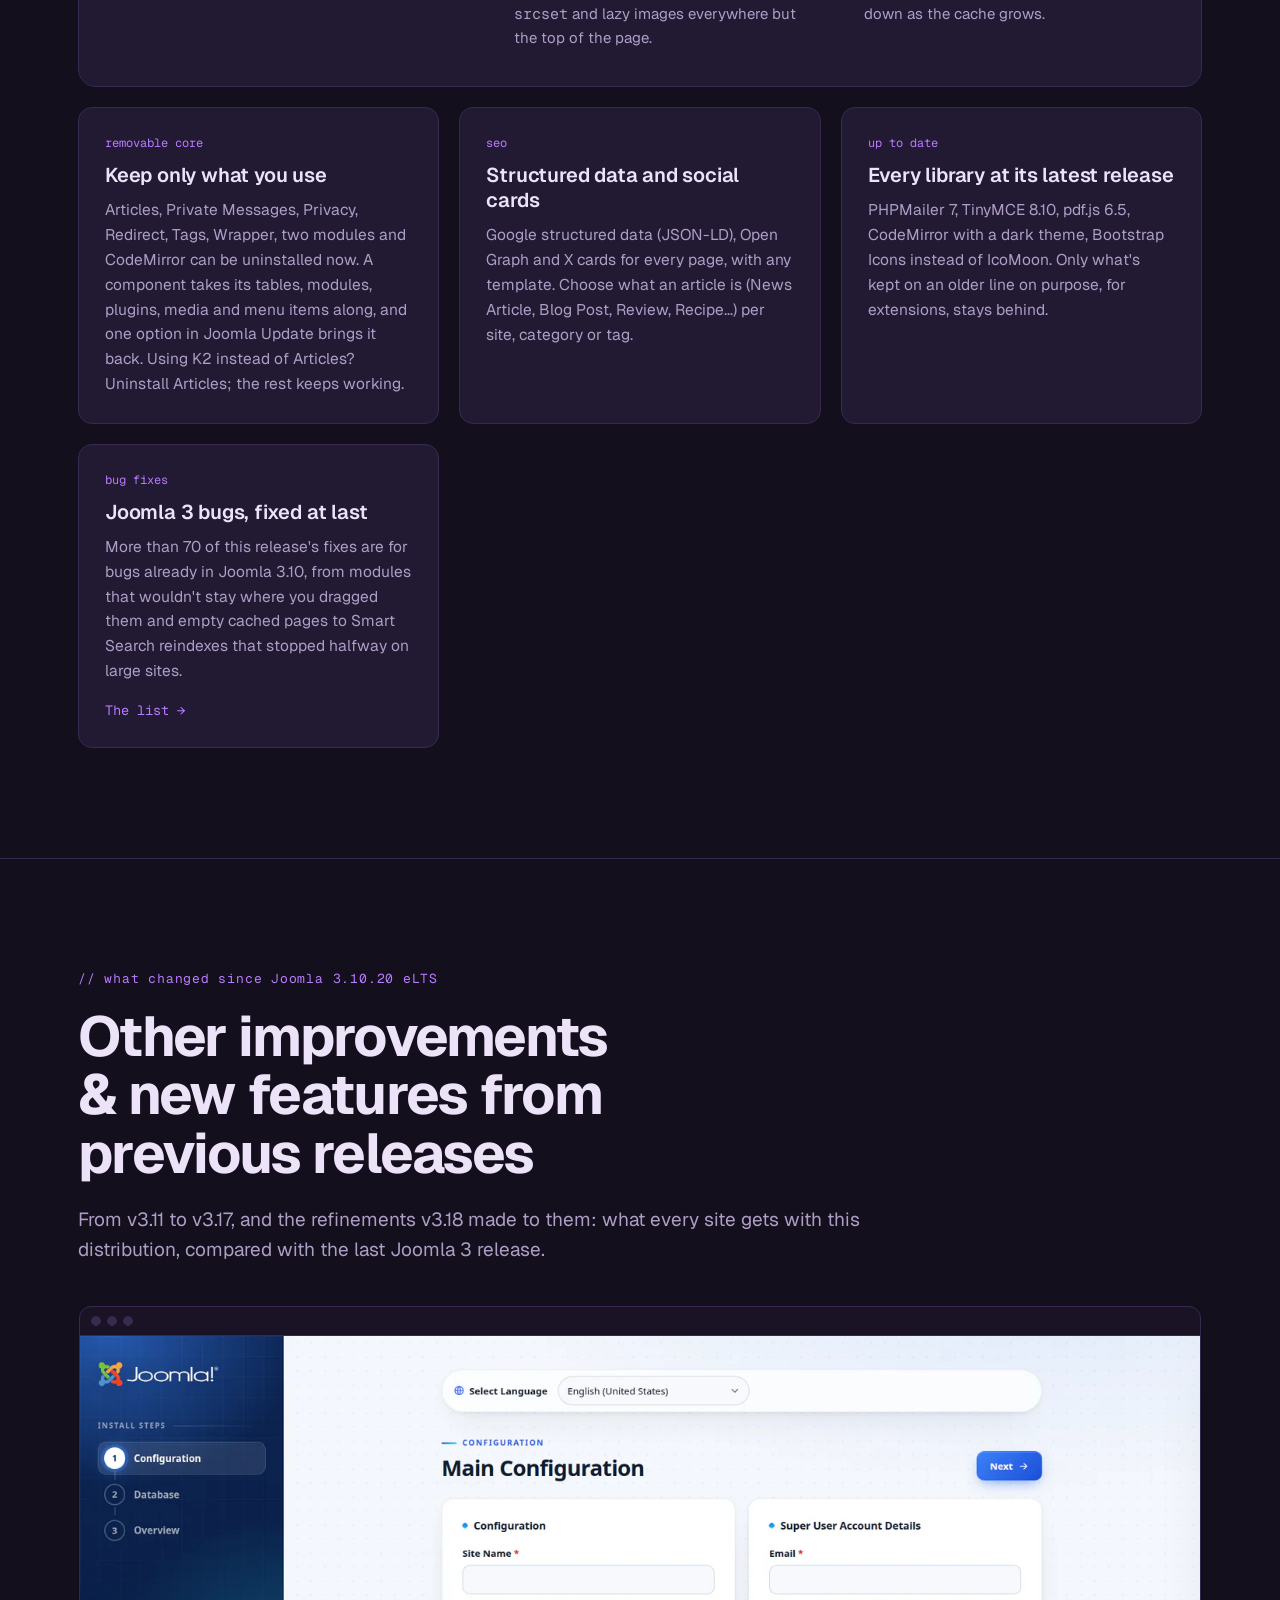
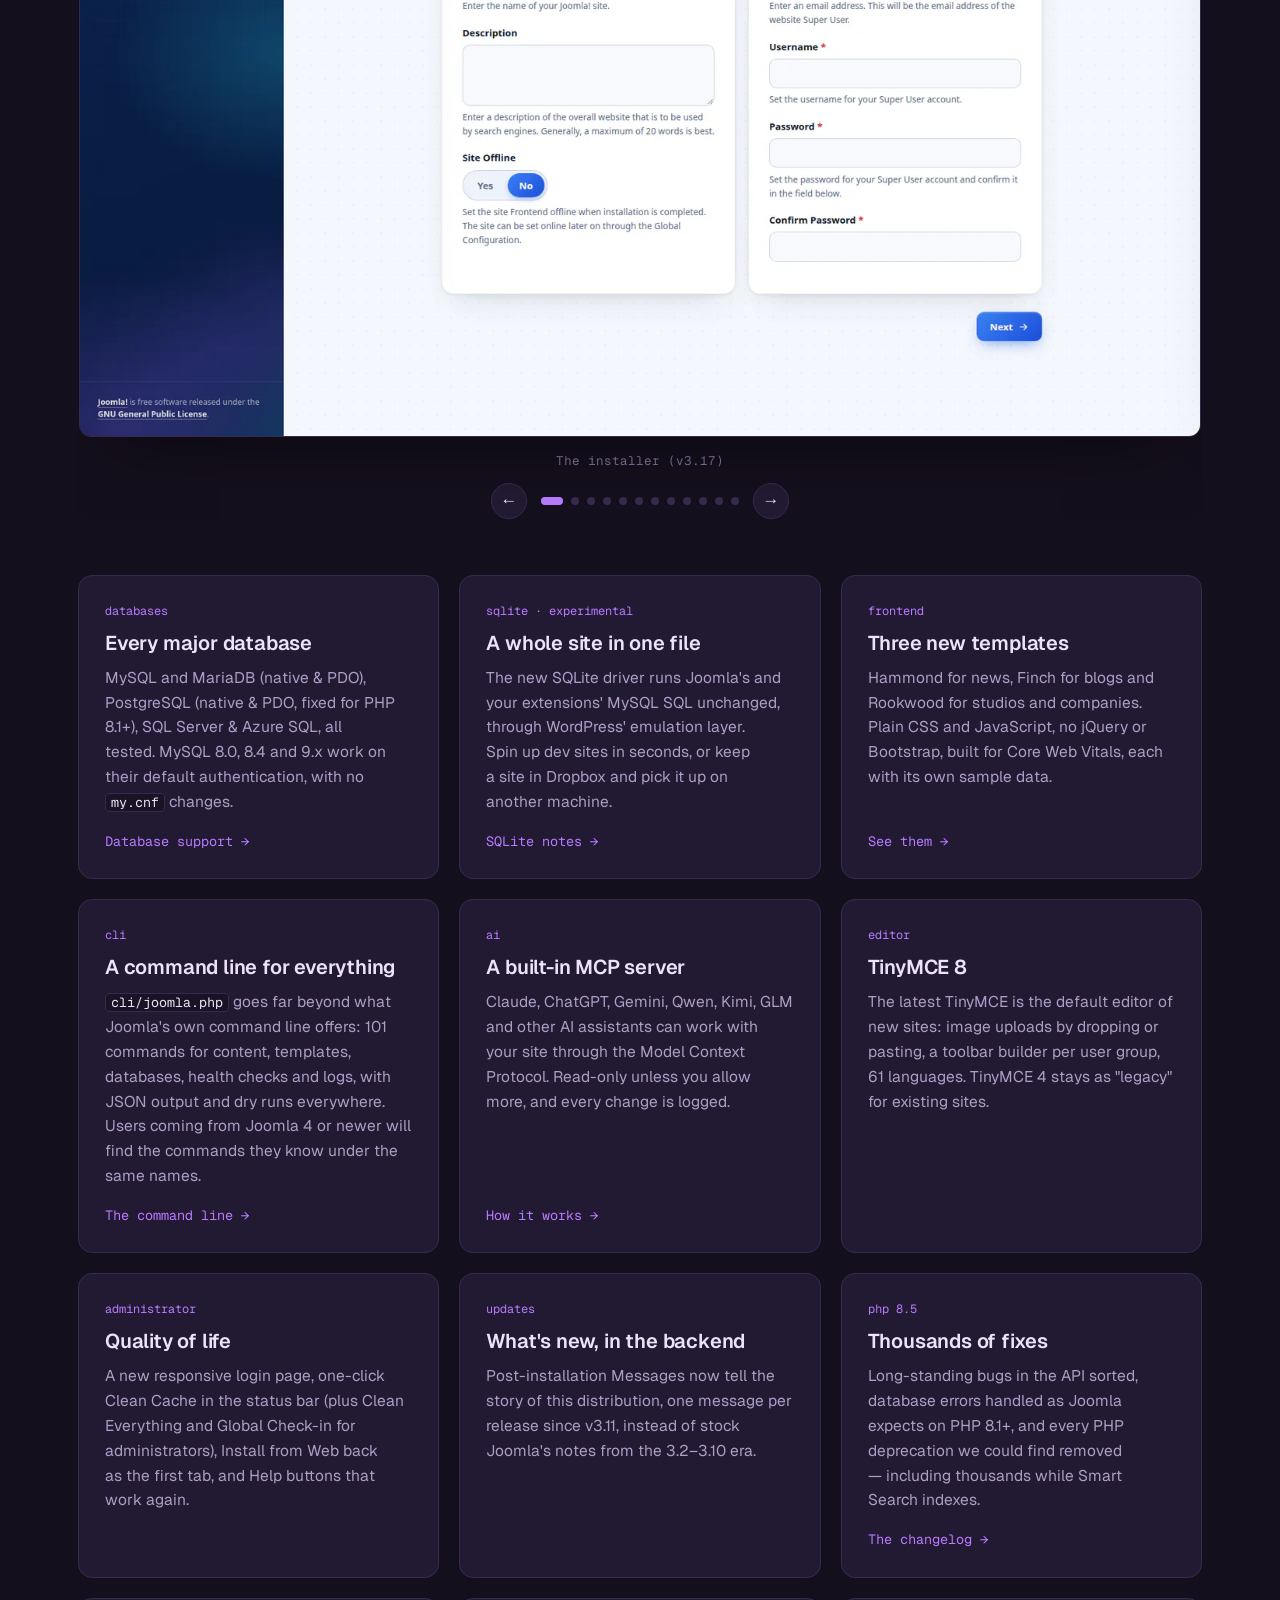
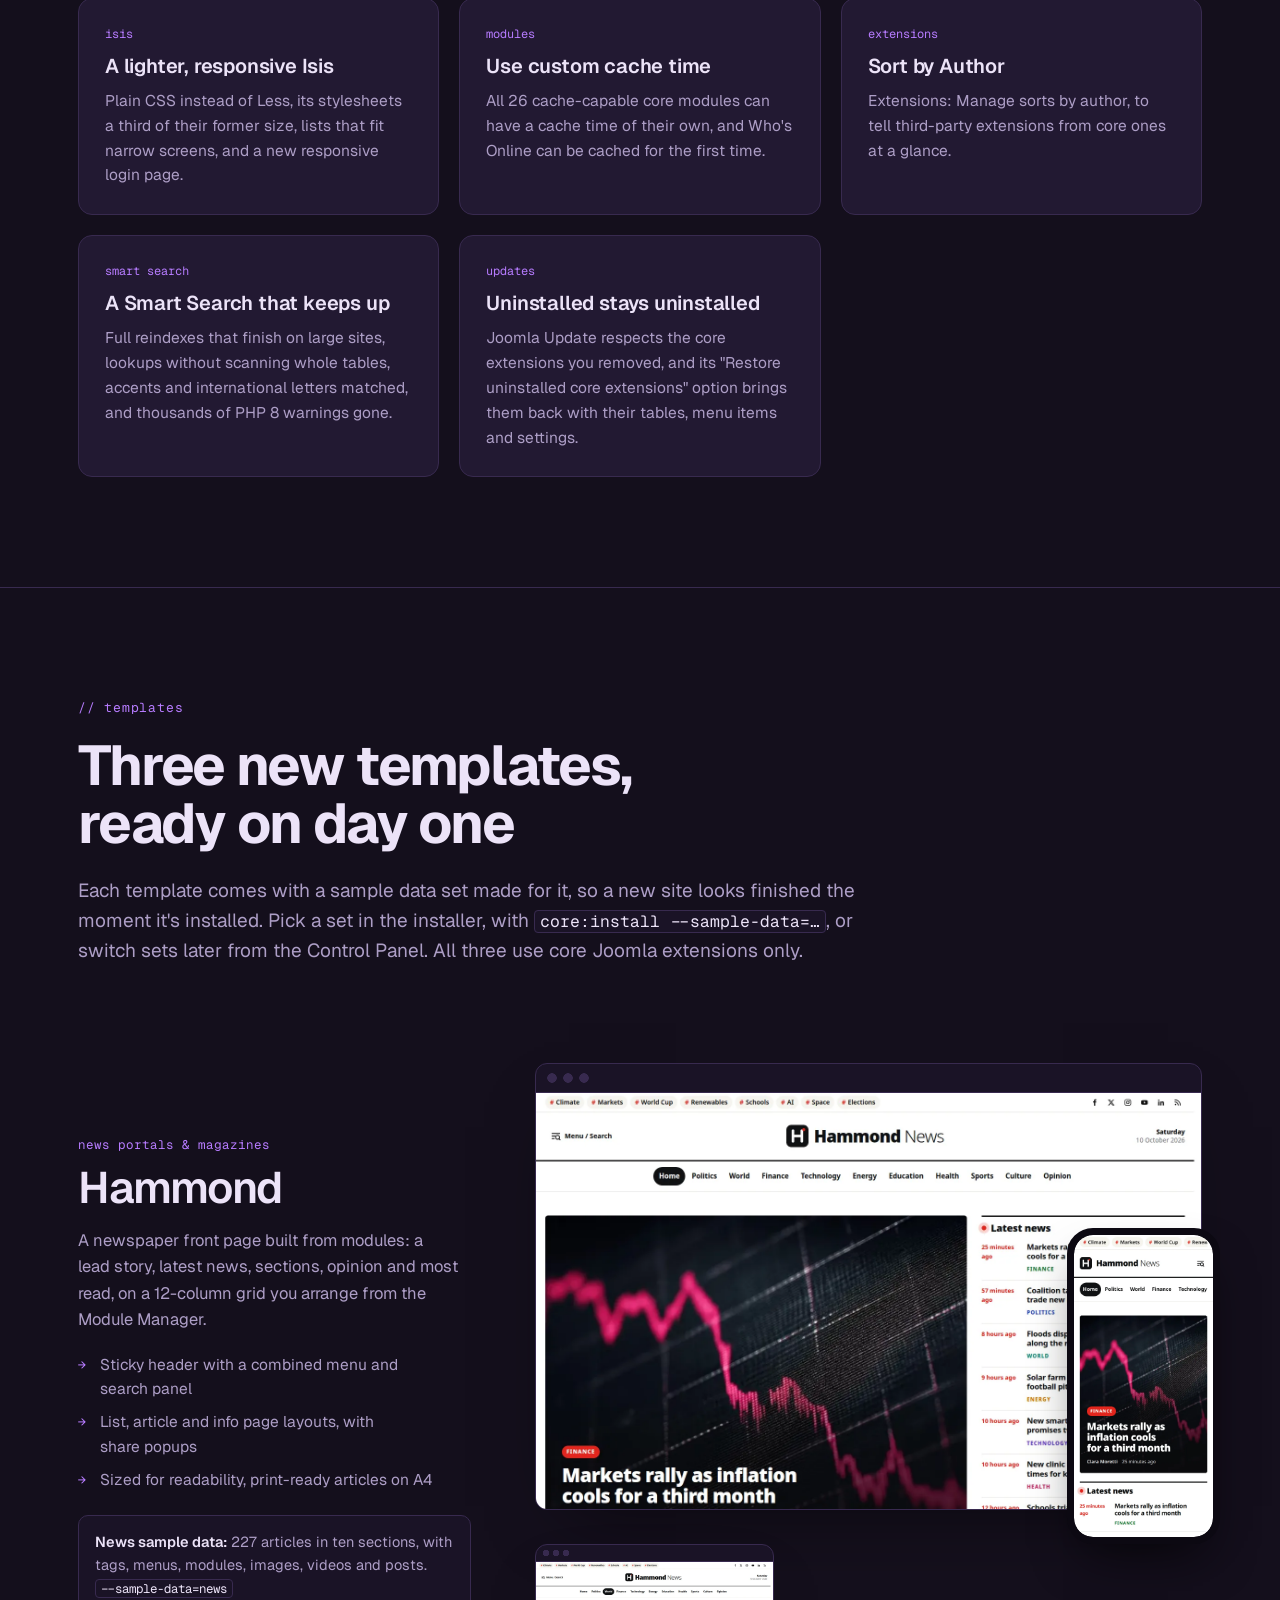
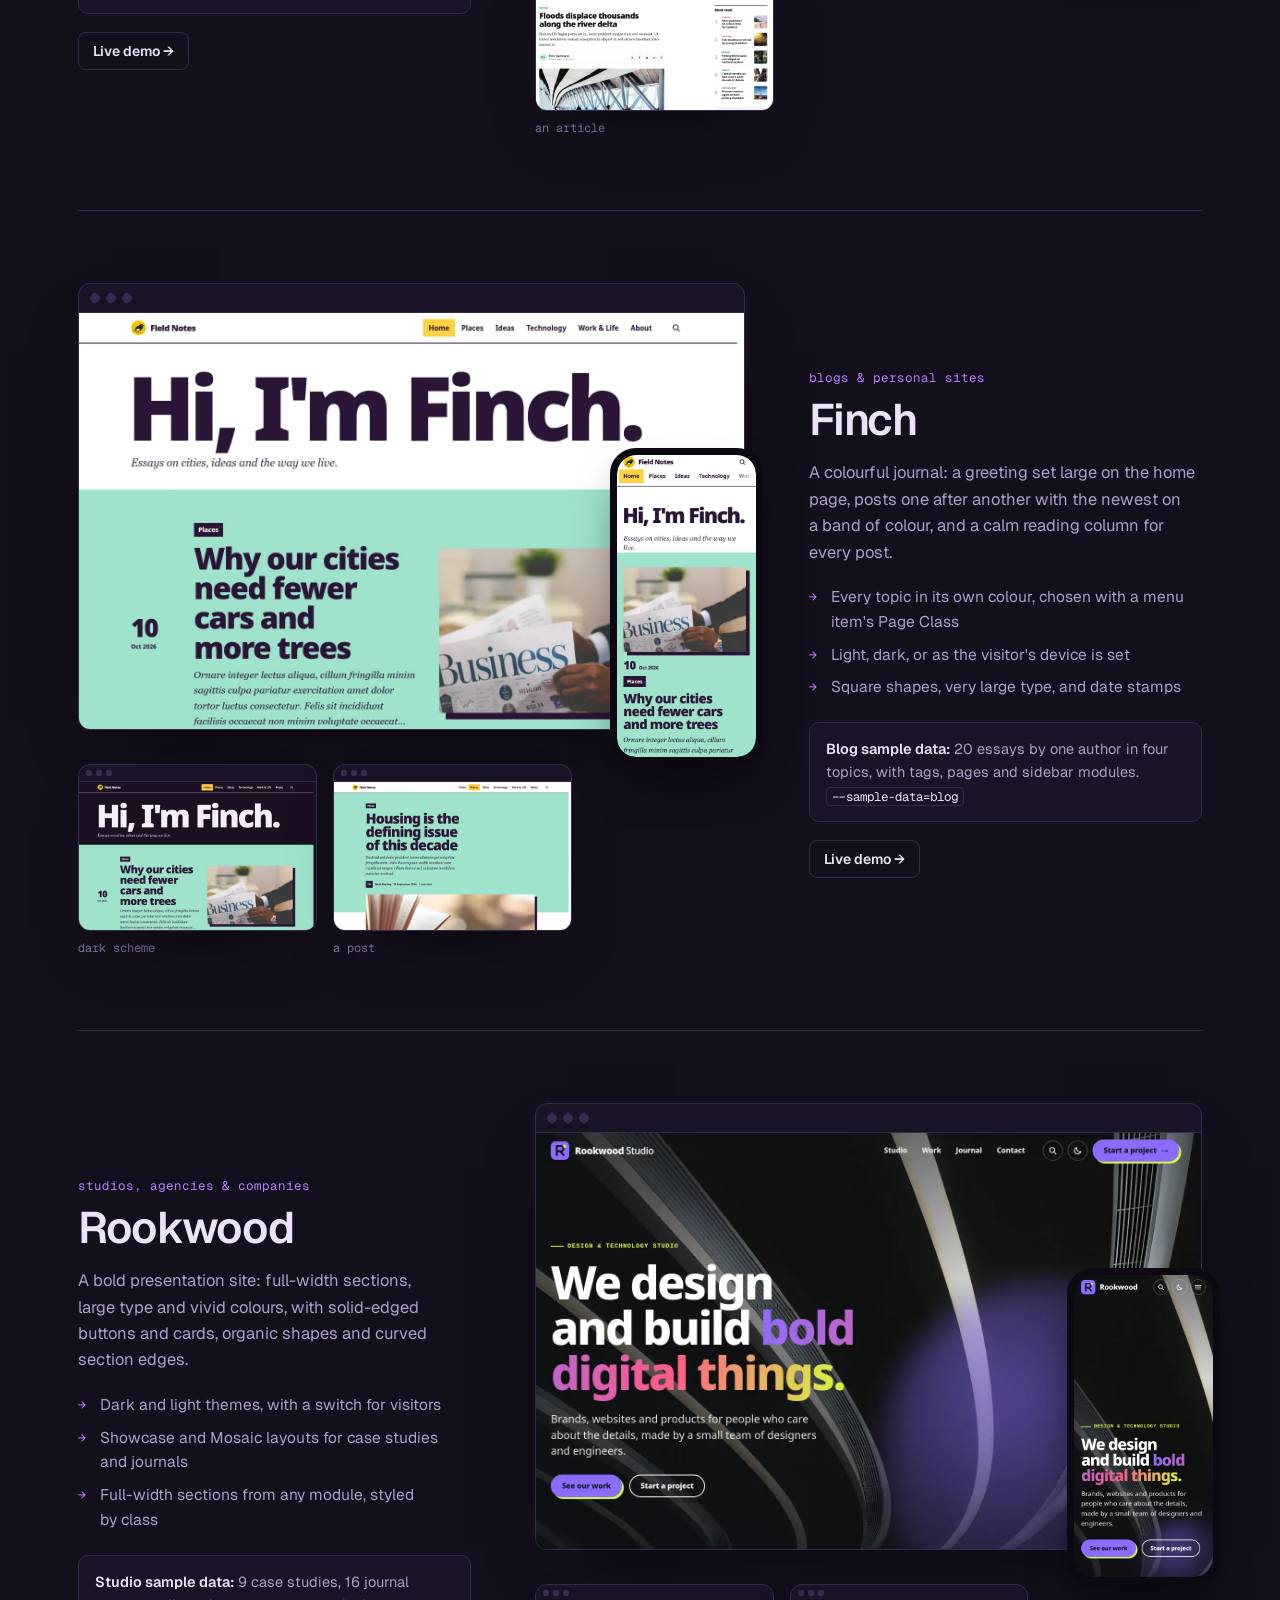
==== commit 83e38dba: "JoomlaWorks on X: icon after GitHub in the header, link after GitHub in the footer Co-Authored-By: C" ====
--- a/index.html
+++ b/index.html
@@ -130,6 +130,9 @@
                 <a class="icon-btn nav-extra" href="https://github.com/joomlaworks/joomla-3.x" title="GitHub" aria-label="GitHub" target="_blank" rel="noopener noreferrer"><svg viewBox="0 0 24 24" fill="currentColor">
                         <path d="M12 .5a11.5 11.5 0 0 0-3.64 22.41c.58.1.79-.25.79-.56v-2c-3.2.7-3.88-1.37-3.88-1.37-.52-1.33-1.28-1.69-1.28-1.69-1.05-.71.08-.7.08-.7 1.15.08 1.76 1.19 1.76 1.19 1.03 1.76 2.7 1.25 3.36.96.1-.75.4-1.25.73-1.54-2.55-.29-5.24-1.28-5.24-5.68 0-1.26.45-2.28 1.19-3.09-.12-.29-.52-1.46.11-3.05 0 0 .97-.31 3.17 1.18a11 11 0 0 1 5.77 0c2.2-1.49 3.17-1.18 3.17-1.18.63 1.59.23 2.76.11 3.05.74.81 1.19 1.83 1.19 3.09 0 4.41-2.69 5.38-5.25 5.67.41.36.78 1.06.78 2.14v3.17c0 .31.21.67.8.56A11.5 11.5 0 0 0 12 .5z" />
                     </svg></a>
+                <a class="icon-btn nav-extra" href="https://x.com/joomlaworks" title="X" aria-label="JoomlaWorks on X" target="_blank" rel="noopener noreferrer"><svg viewBox="0 0 16 16" fill="currentColor">
+                        <path d="M12.6.75h2.454l-5.36 6.142L16 15.25h-4.937l-3.867-5.07-4.425 5.07H.316l5.733-6.57L0 .75h5.063l3.495 4.633L12.601.75Zm-.86 13.028h1.36L4.323 2.145H2.865z"/>
+                    </svg></a>
                 <a class="btn btn-p btn-sm" href="#install">Update / Install</a>
                 <button class="icon-btn menu-btn" id="menuBtn" aria-label="Menu" aria-expanded="false"><svg viewBox="0 0 24 24" fill="none" stroke="currentColor" stroke-width="2" stroke-linecap="round">
                         <path d="M4 7h16M4 12h16M4 17h16" />
@@ -1537,6 +1540,7 @@
                         <li><a href="https://github.com/joomlaworks/joomla-3.x/blob/main/API-GUIDE.md" target="_blank" rel="noopener noreferrer">API guide for developers</a></li>
                         <li><a href="#roadmap">Roadmap</a></li>
                         <li><a href="https://github.com/joomlaworks/joomla-3.x" target="_blank" rel="noopener noreferrer">GitHub</a></li>
+                        <li><a href="https://x.com/joomlaworks" target="_blank" rel="noopener noreferrer">X</a></li>
                     </ul>
                 </div>
                 <div>
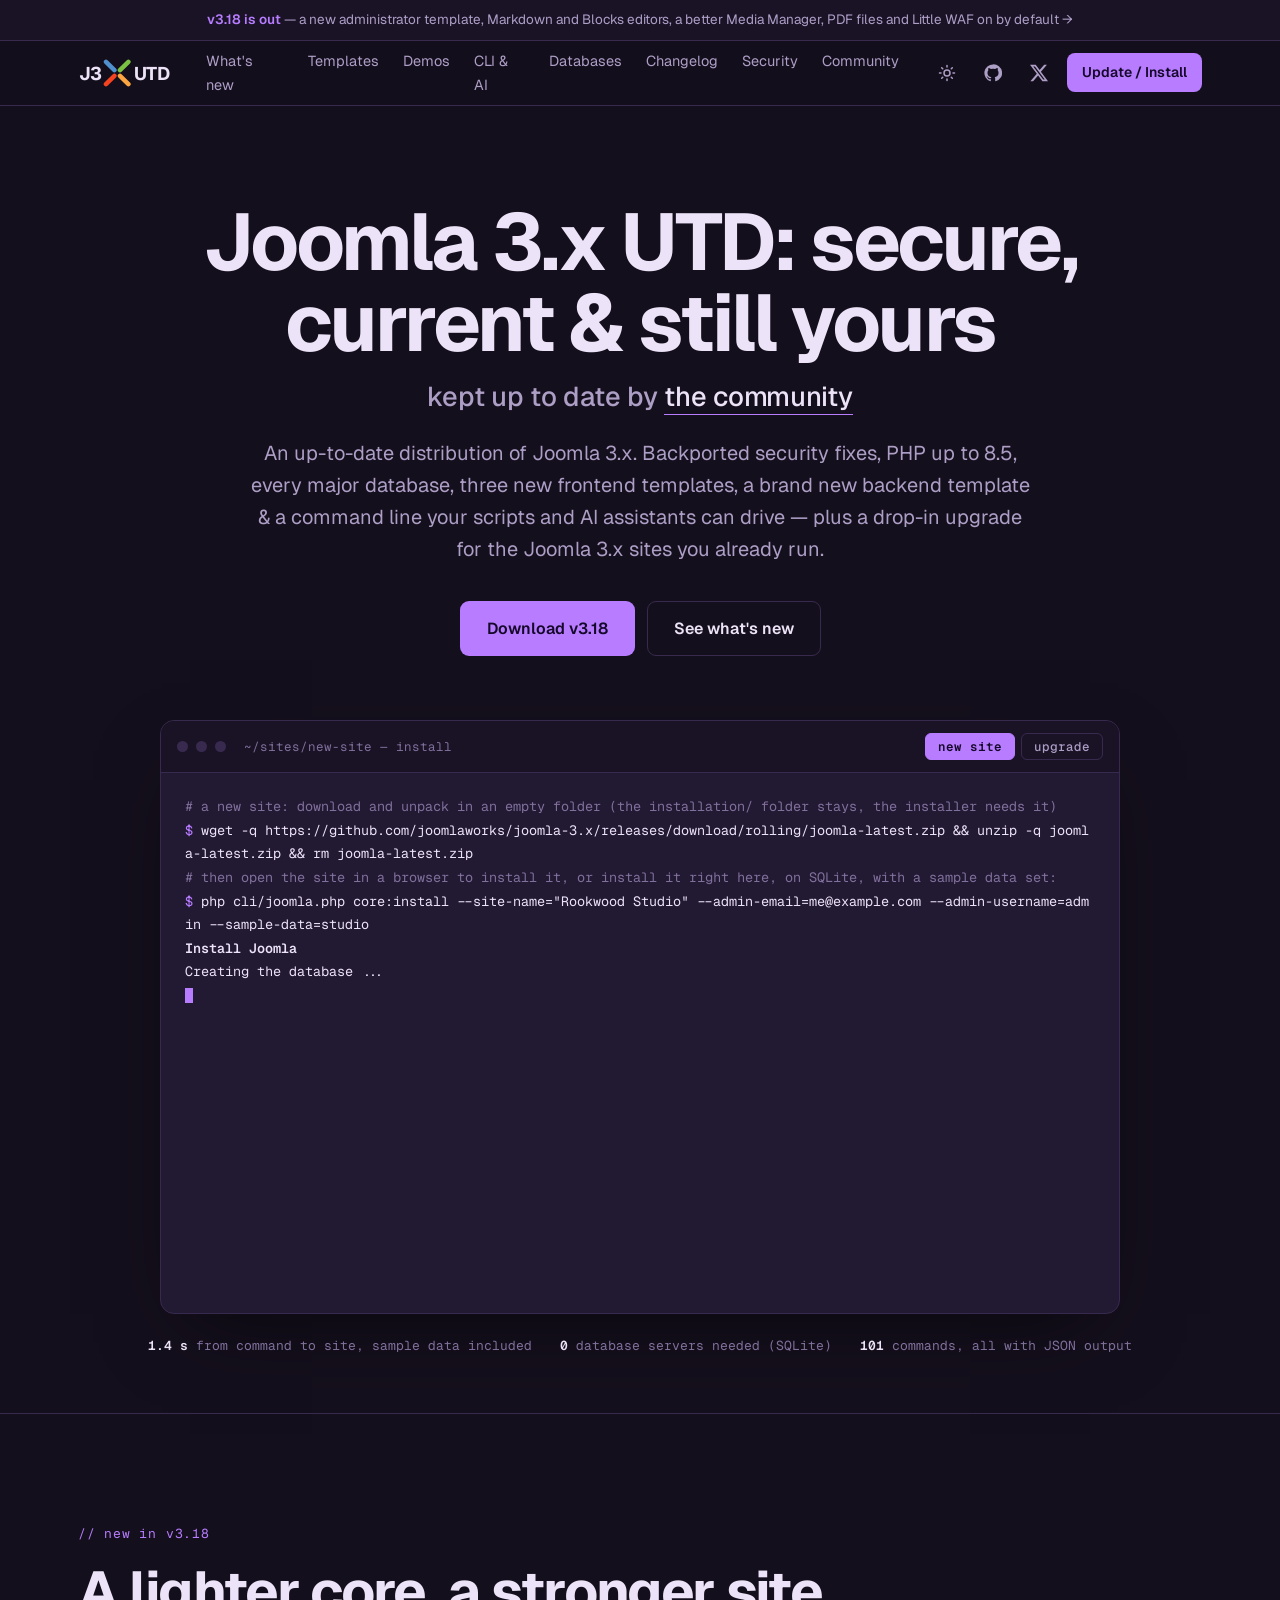
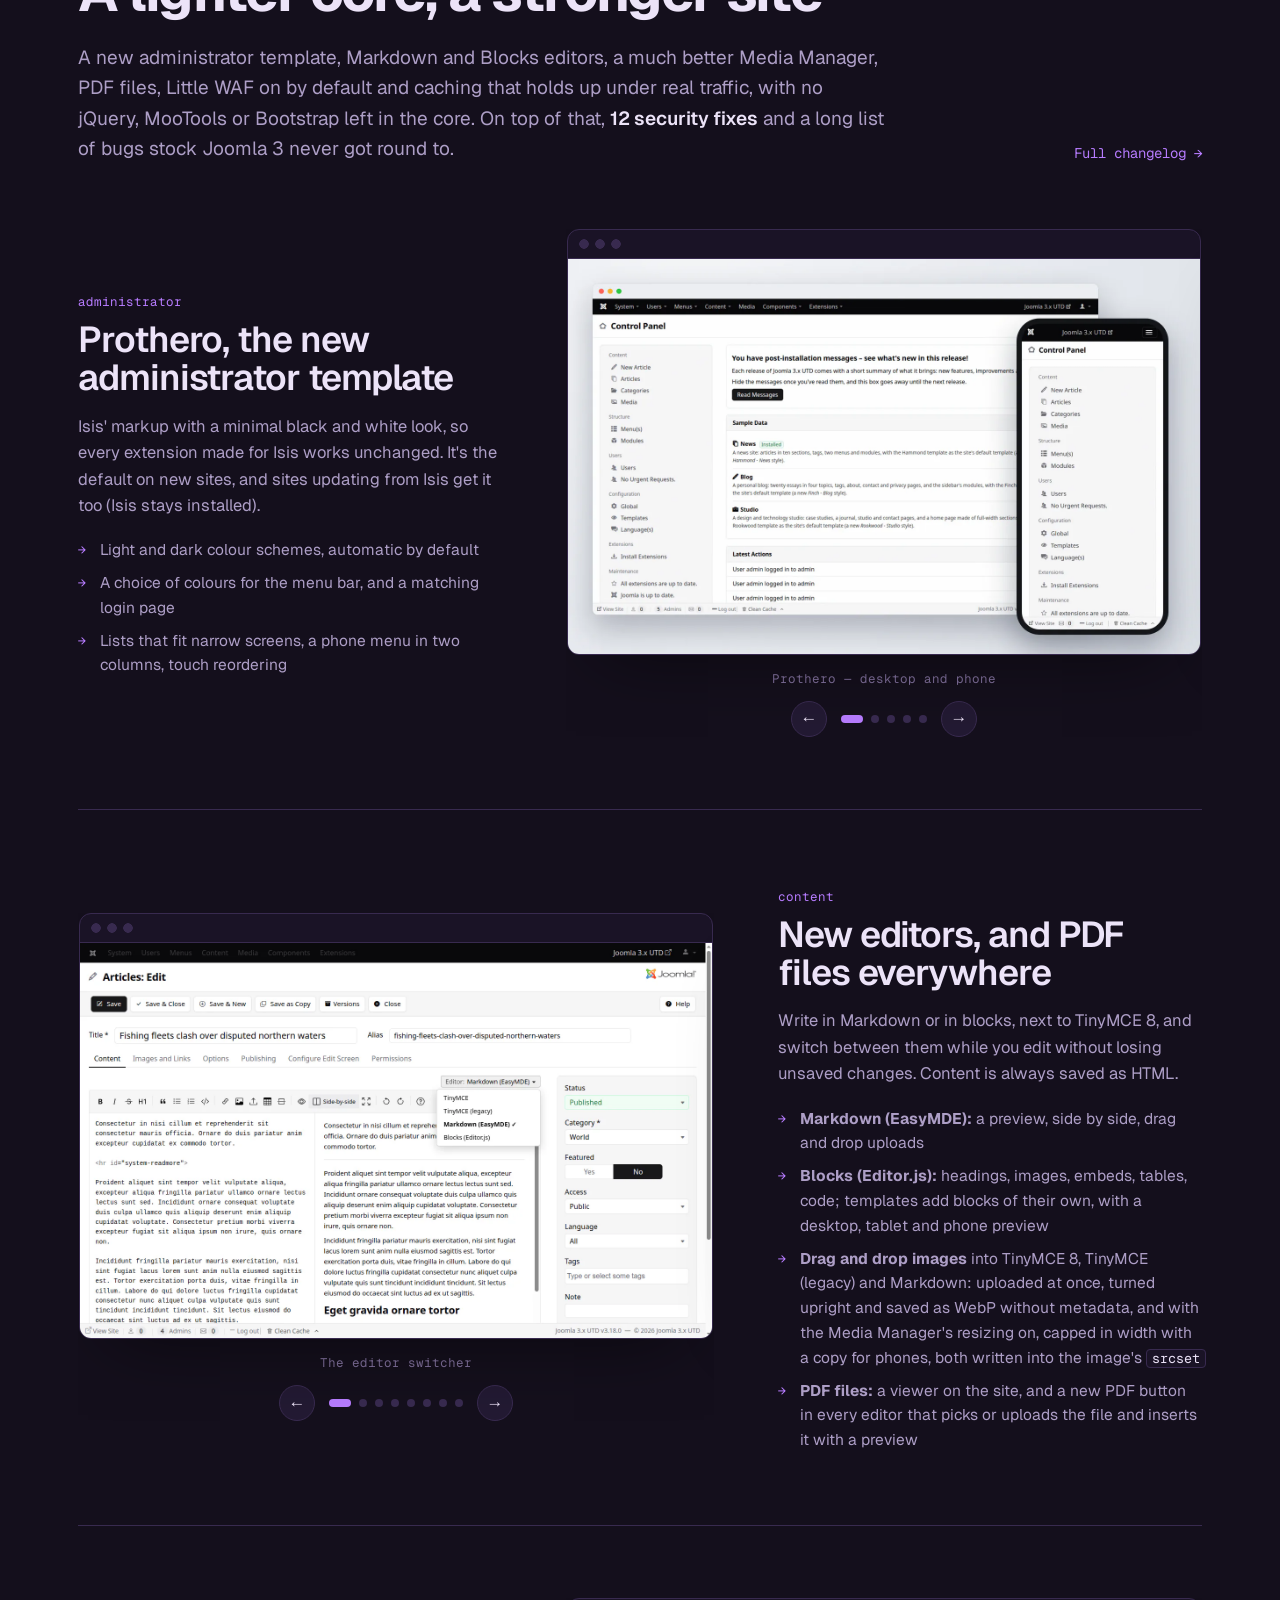
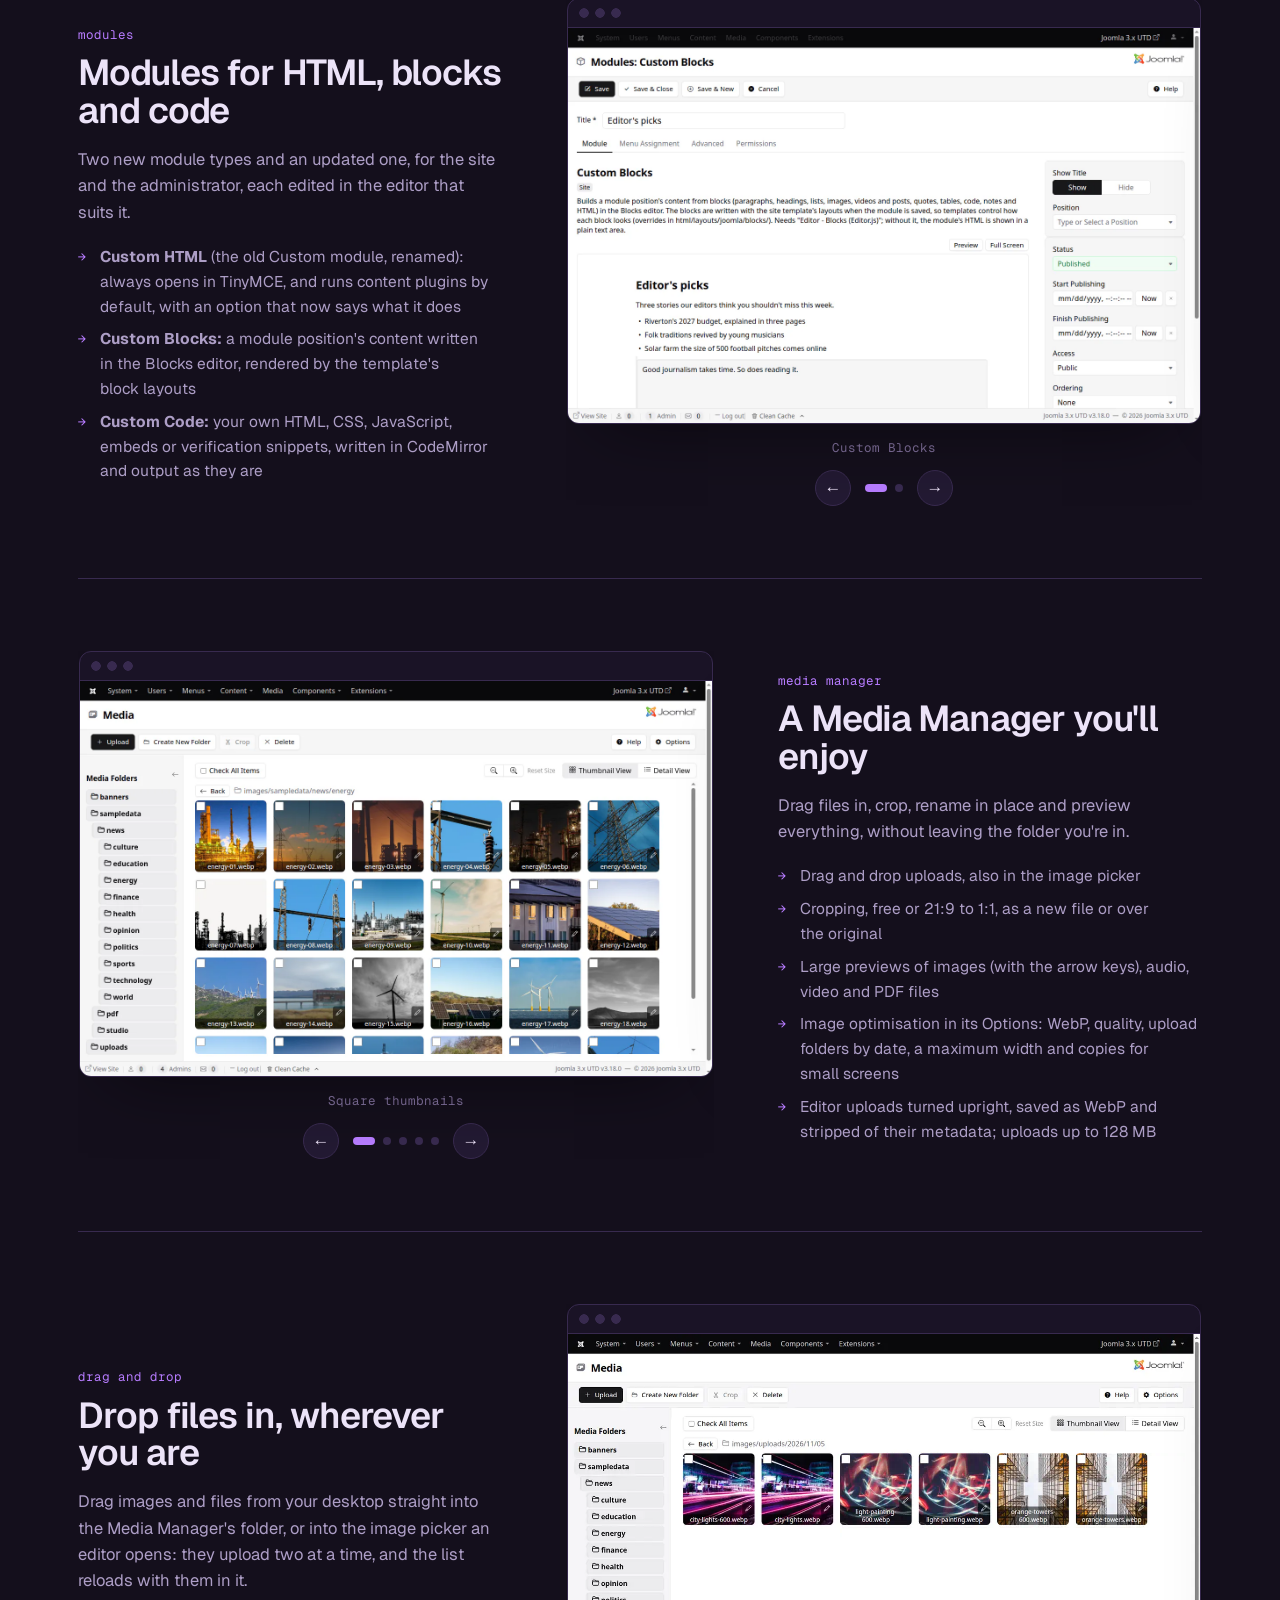
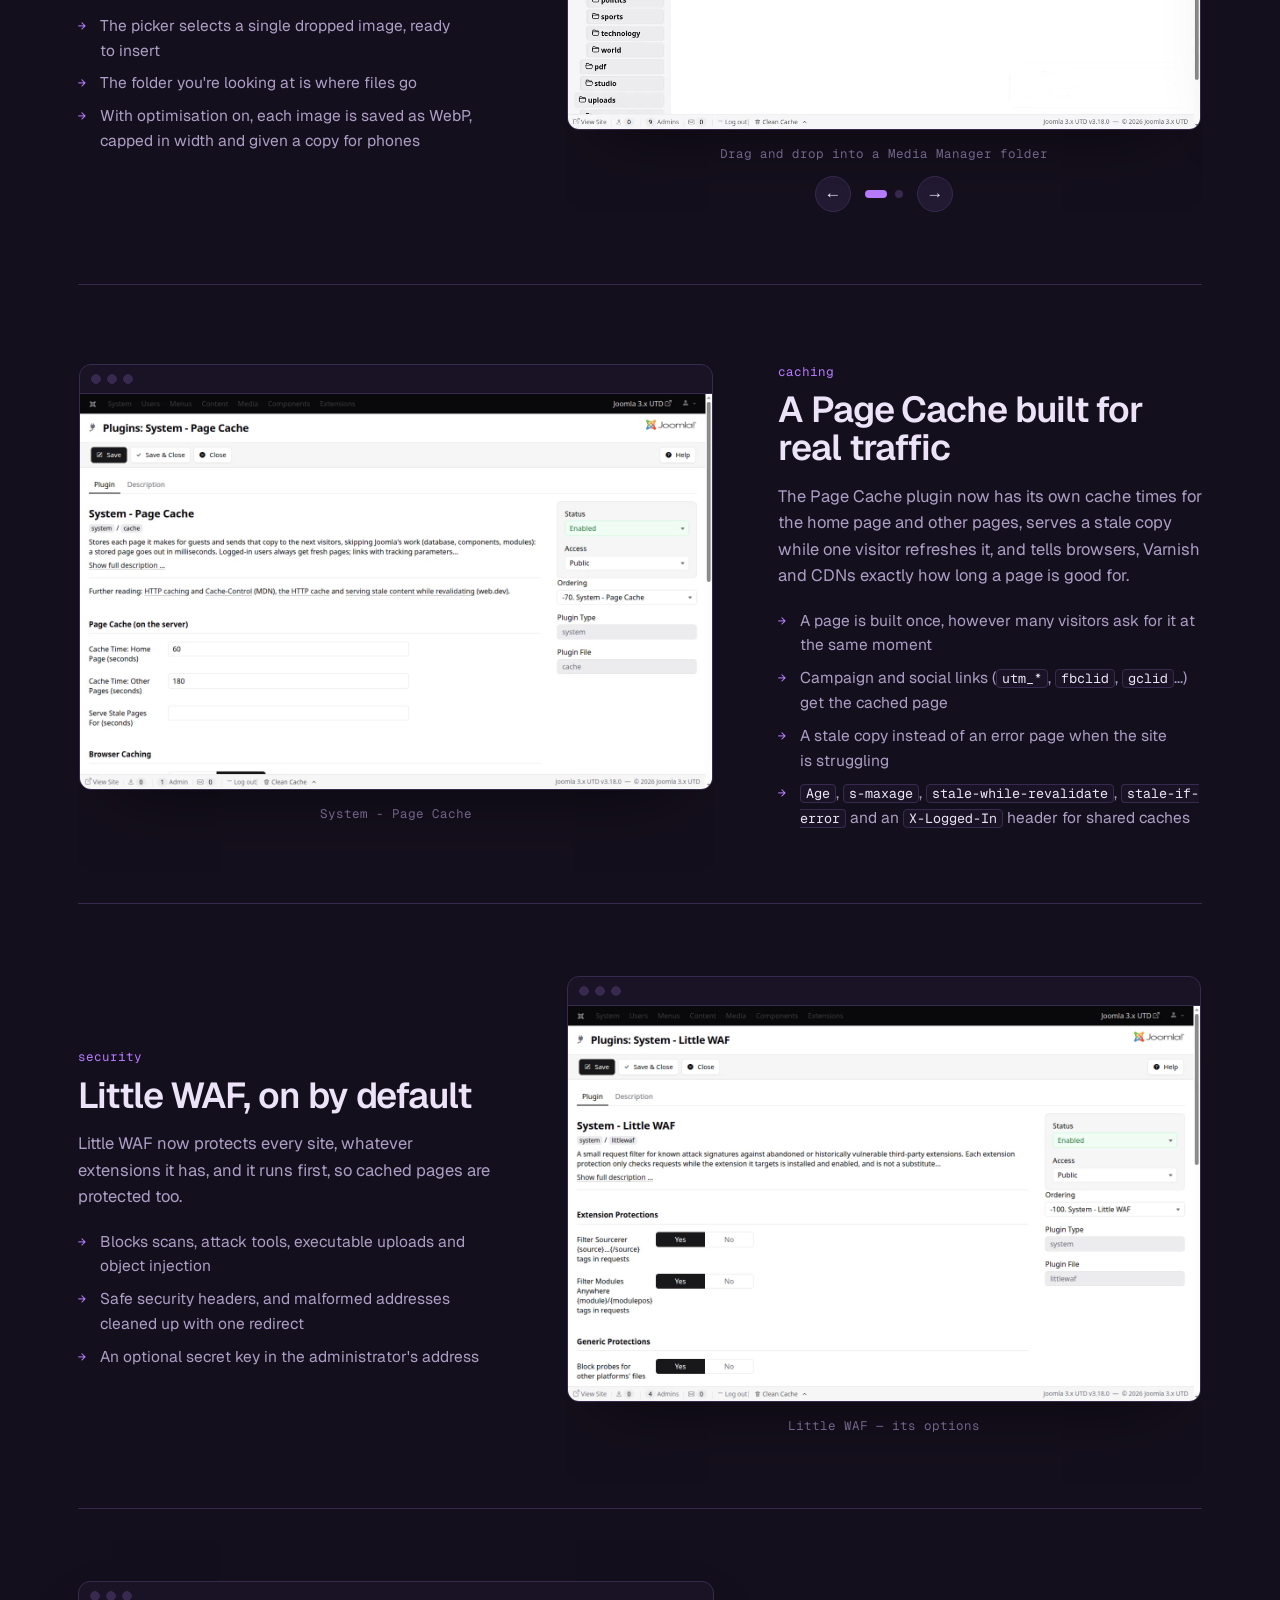
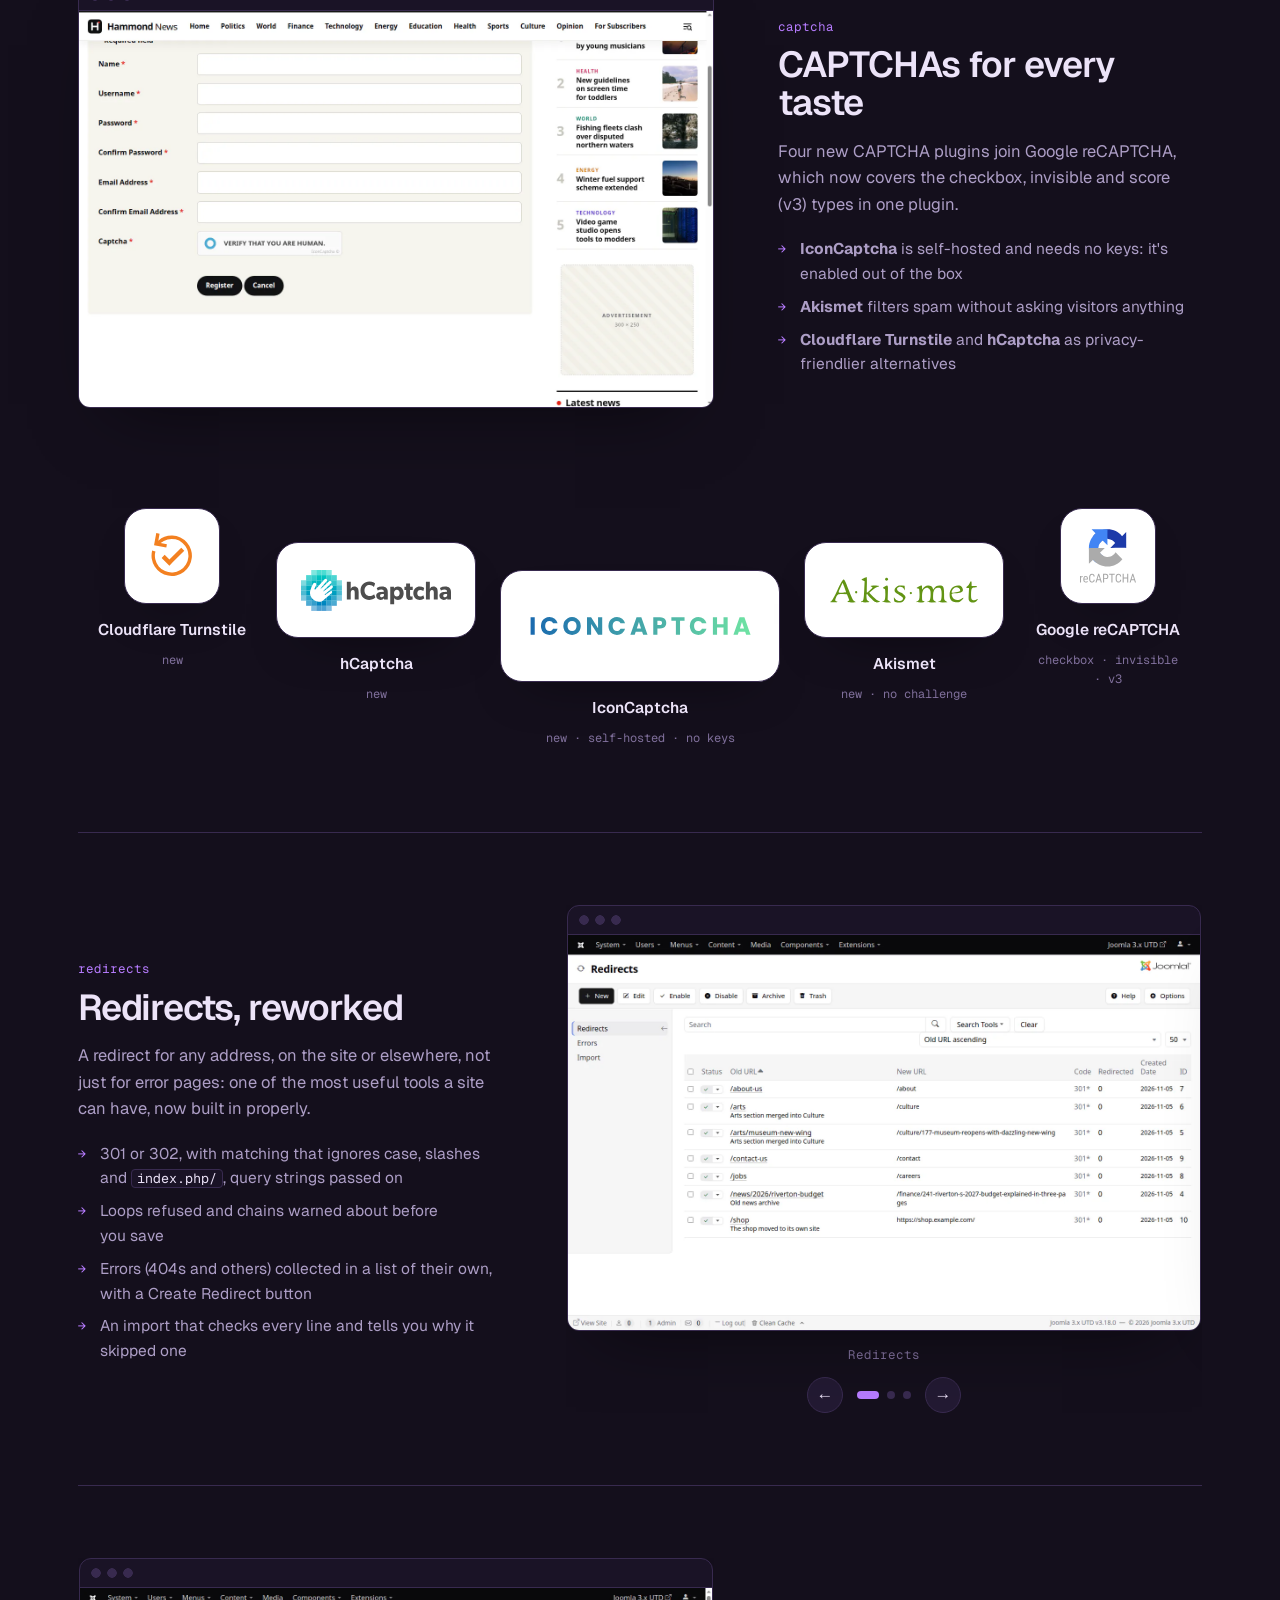
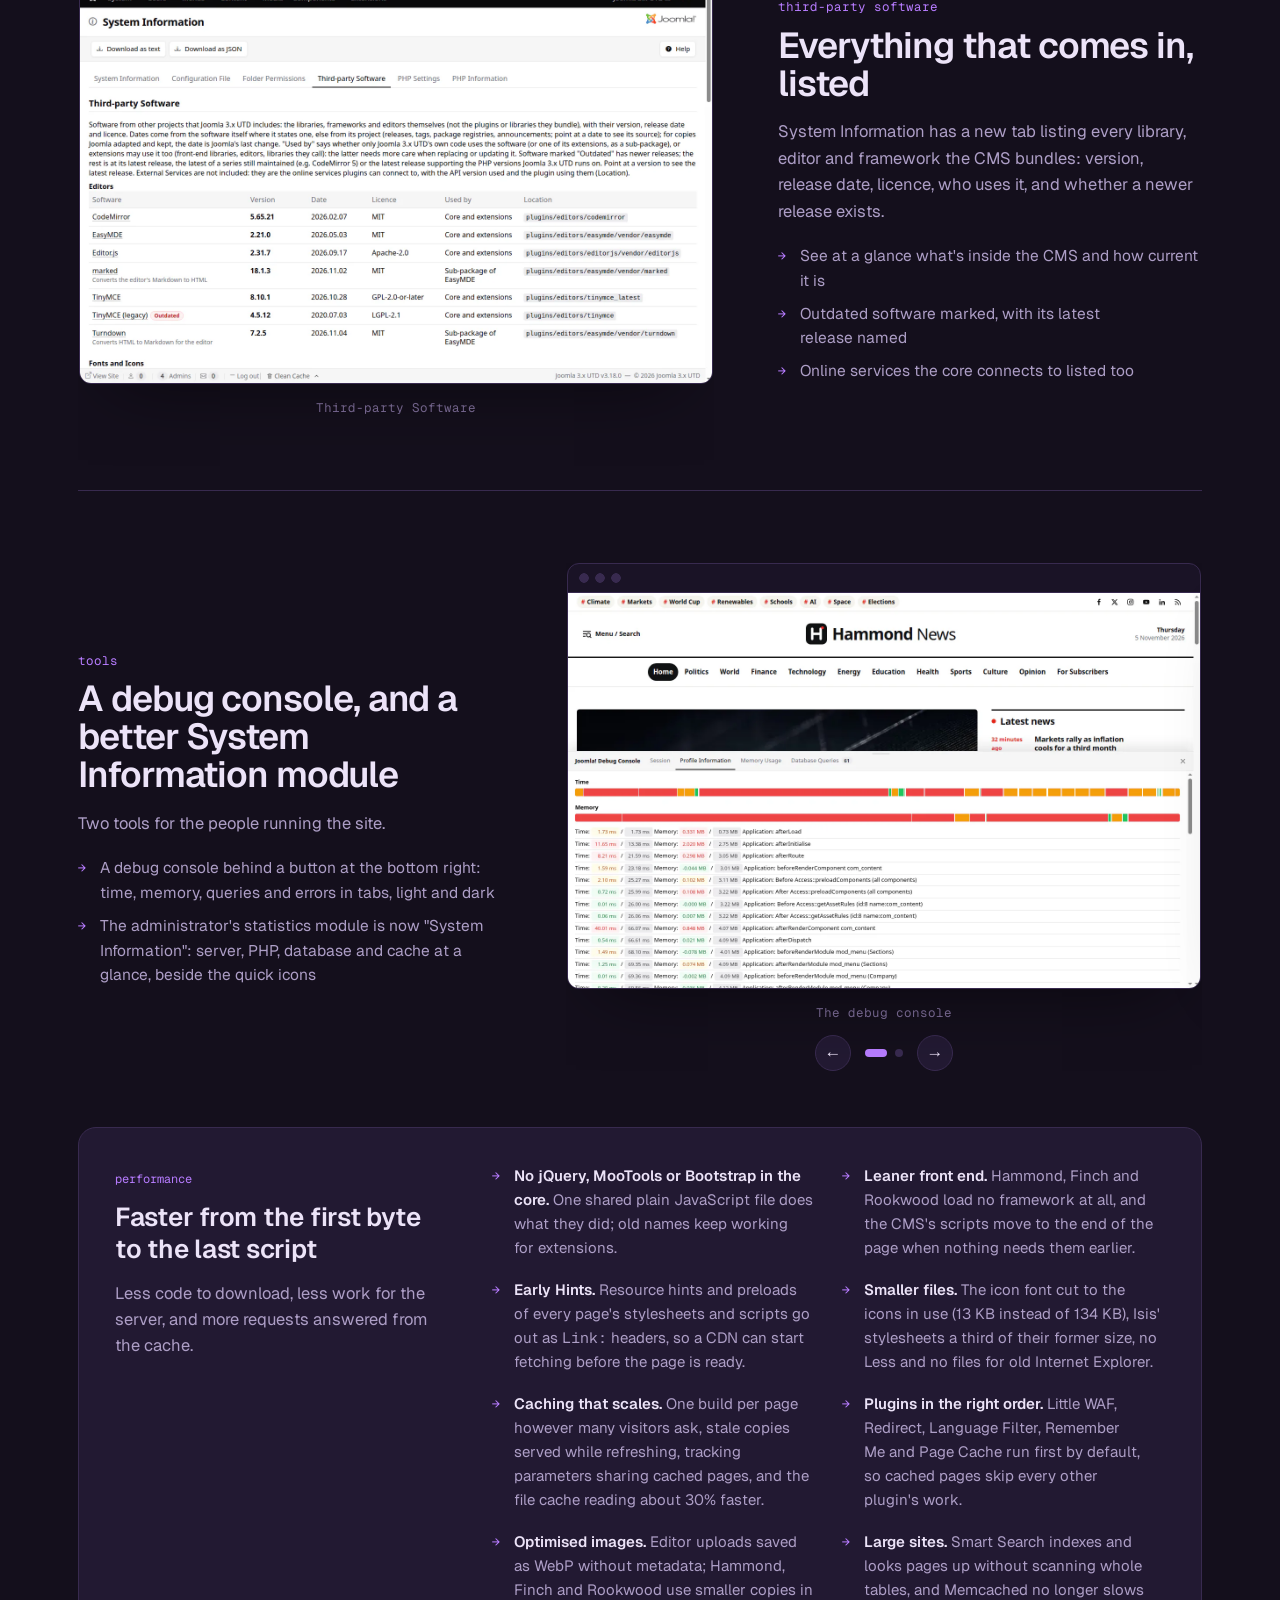
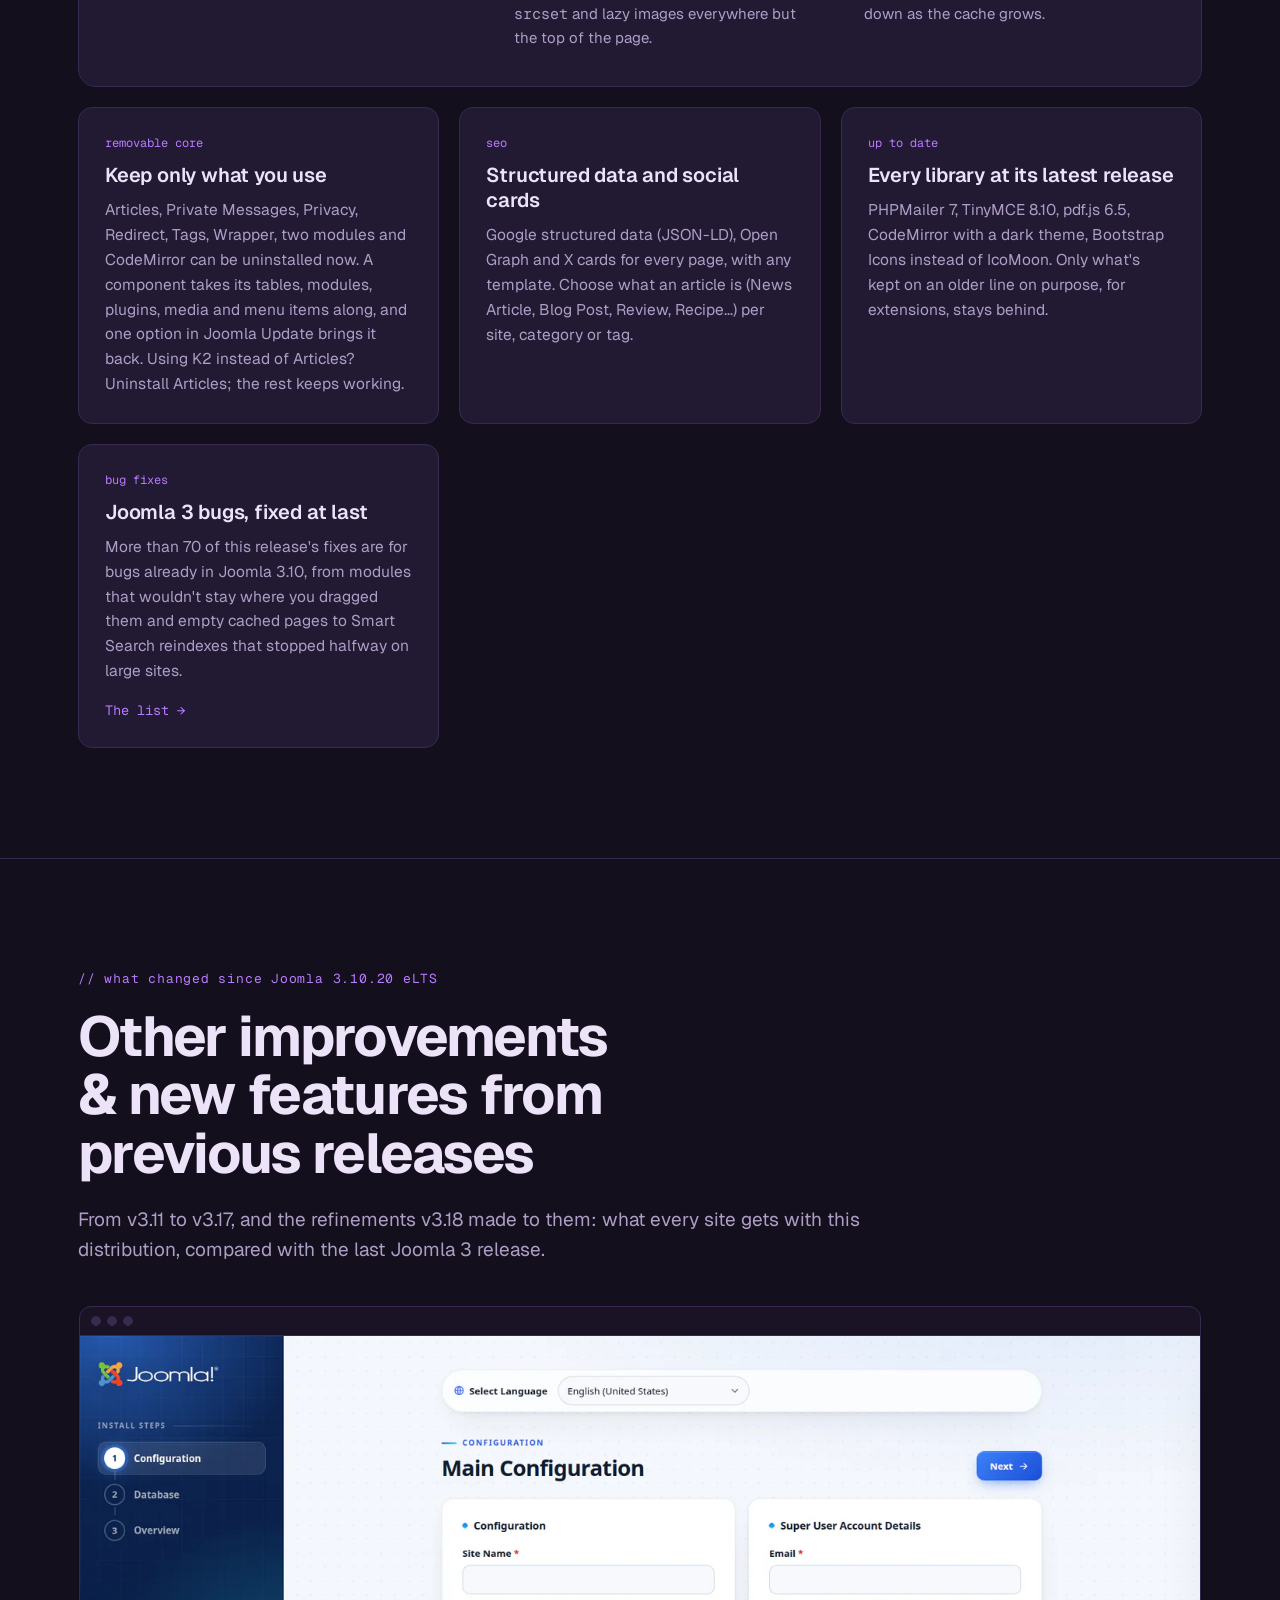
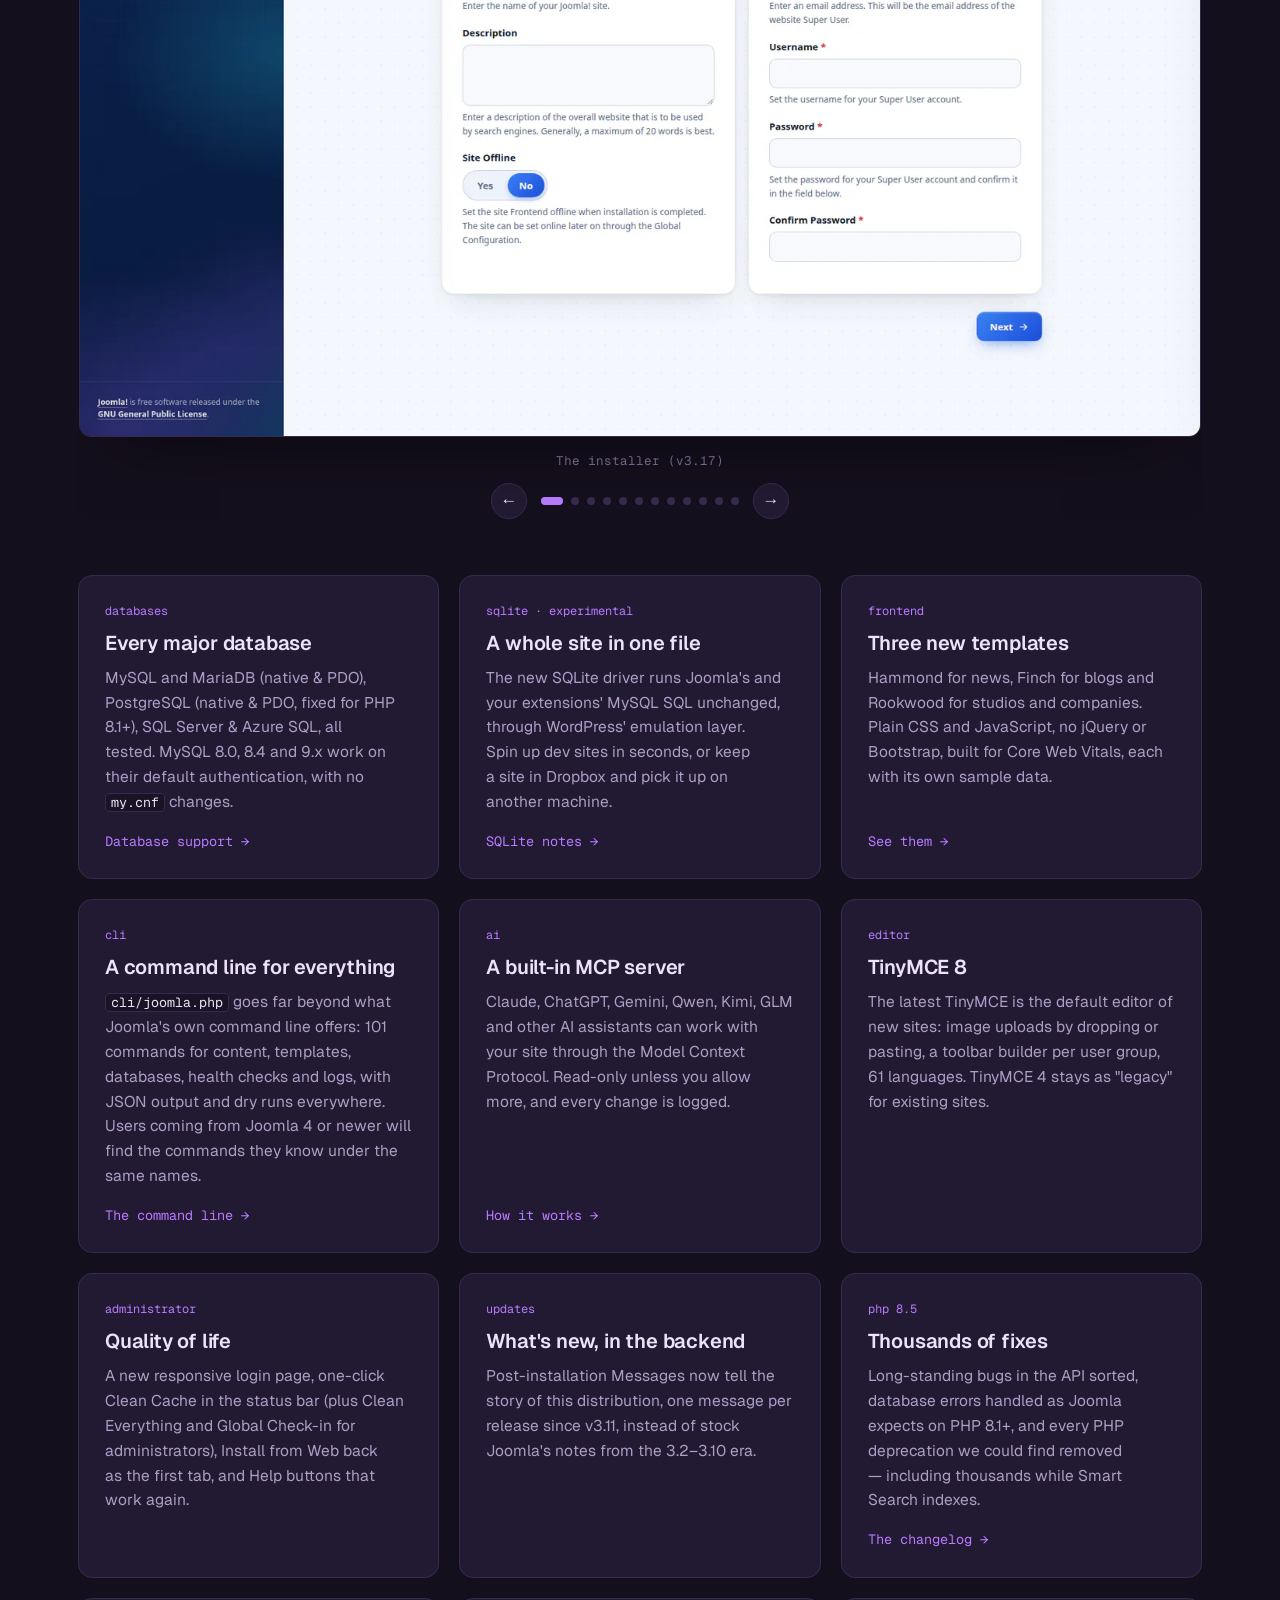
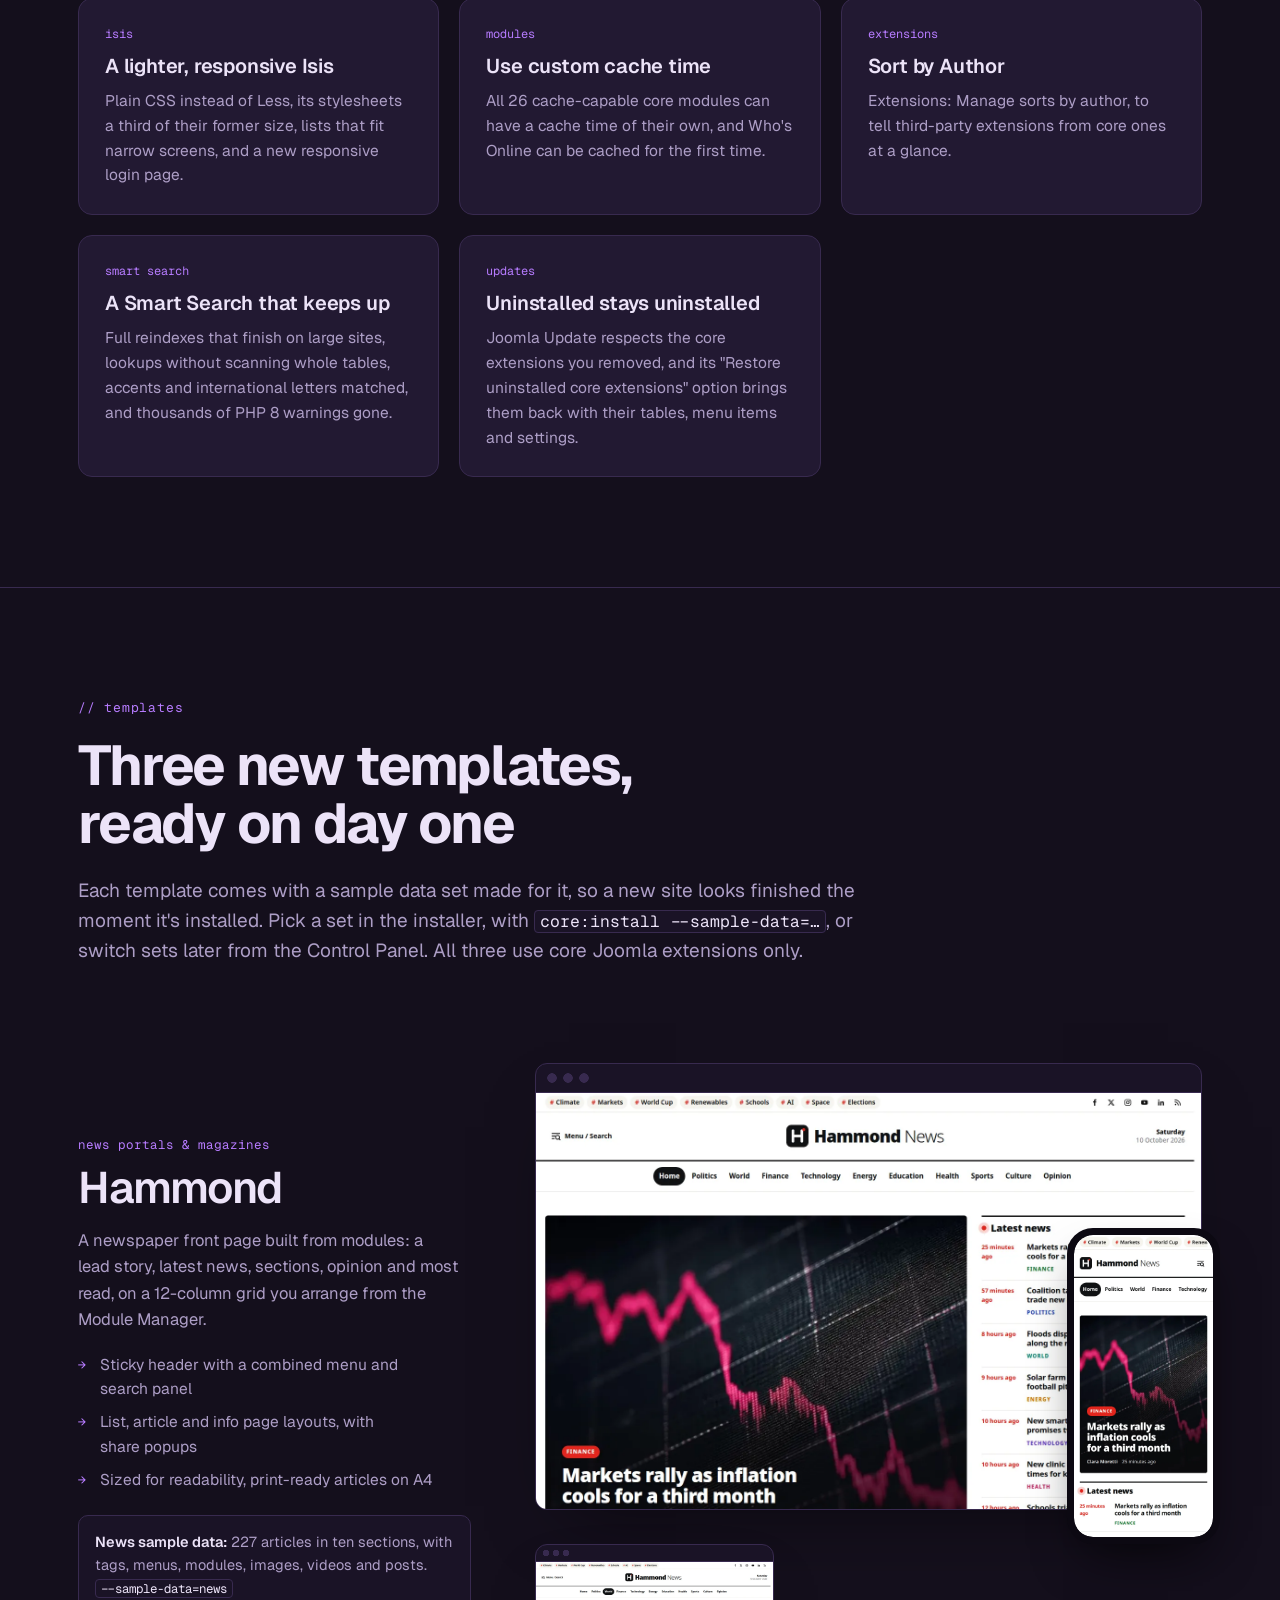
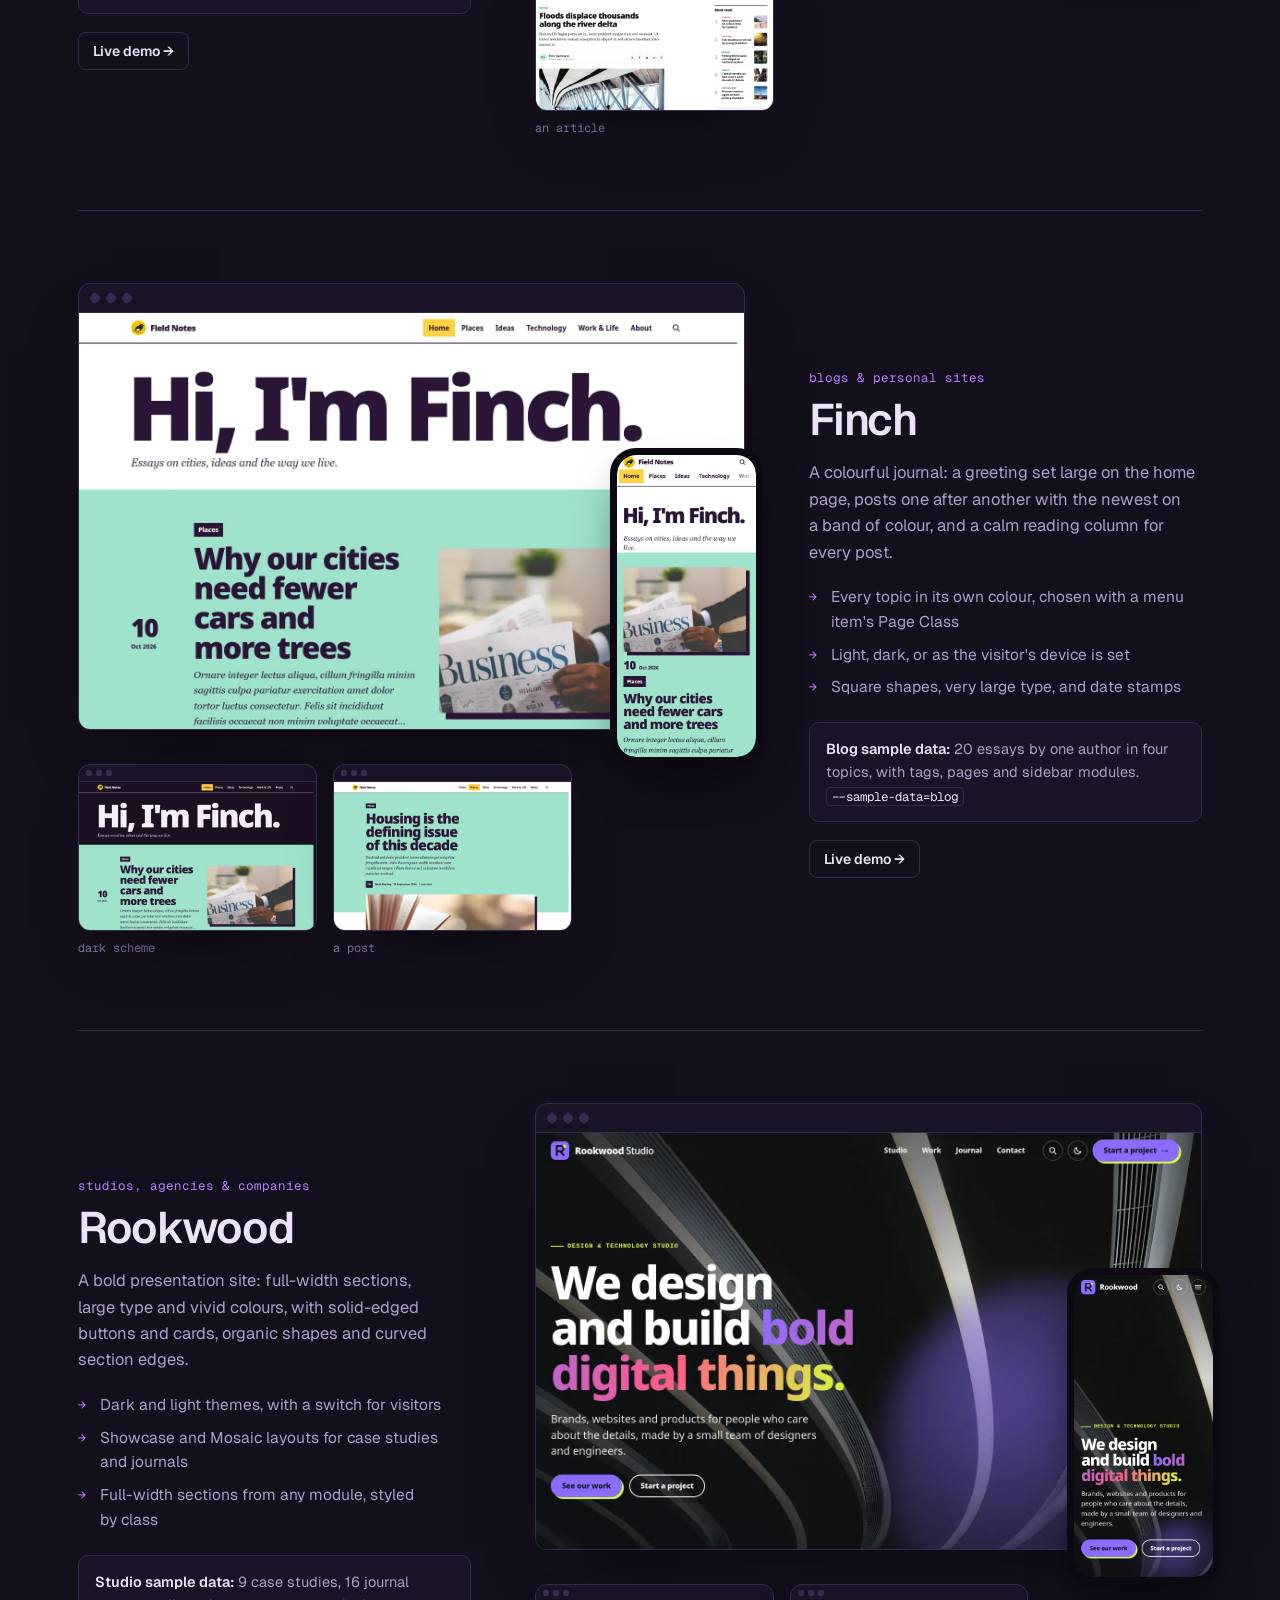
==== commit c20c62bf: "Header: no RSS icon, to make room for X Co-Authored-By: Claude Opus 5.5 <noreply@anthropic.com>" ====
--- a/index.html
+++ b/index.html
@@ -123,10 +123,6 @@
                     </svg><svg class="i-moon" viewBox="0 0 24 24" fill="none" stroke="currentColor" stroke-width="2" stroke-linecap="round" stroke-linejoin="round">
                         <path d="M21 12.8A9 9 0 1 1 11.2 3a7 7 0 0 0 9.8 9.8z" />
                     </svg></button>
-                <a class="icon-btn nav-extra" href="https://github.com/joomlaworks/joomla-3.x/releases.atom" title="Releases feed" aria-label="Releases feed" target="_blank" rel="noopener noreferrer"><svg viewBox="0 0 24 24" fill="none" stroke="currentColor" stroke-width="2" stroke-linecap="round">
-                        <path d="M5 11a8 8 0 0 1 8 8M5 5a14 14 0 0 1 14 14" />
-                        <circle cx="6" cy="18" r="1.5" fill="currentColor" />
-                    </svg></a>
                 <a class="icon-btn nav-extra" href="https://github.com/joomlaworks/joomla-3.x" title="GitHub" aria-label="GitHub" target="_blank" rel="noopener noreferrer"><svg viewBox="0 0 24 24" fill="currentColor">
                         <path d="M12 .5a11.5 11.5 0 0 0-3.64 22.41c.58.1.79-.25.79-.56v-2c-3.2.7-3.88-1.37-3.88-1.37-.52-1.33-1.28-1.69-1.28-1.69-1.05-.71.08-.7.08-.7 1.15.08 1.76 1.19 1.76 1.19 1.03 1.76 2.7 1.25 3.36.96.1-.75.4-1.25.73-1.54-2.55-.29-5.24-1.28-5.24-5.68 0-1.26.45-2.28 1.19-3.09-.12-.29-.52-1.46.11-3.05 0 0 .97-.31 3.17 1.18a11 11 0 0 1 5.77 0c2.2-1.49 3.17-1.18 3.17-1.18.63 1.59.23 2.76.11 3.05.74.81 1.19 1.83 1.19 3.09 0 4.41-2.69 5.38-5.25 5.67.41.36.78 1.06.78 2.14v3.17c0 .31.21.67.8.56A11.5 11.5 0 0 0 12 .5z" />
                     </svg></a>
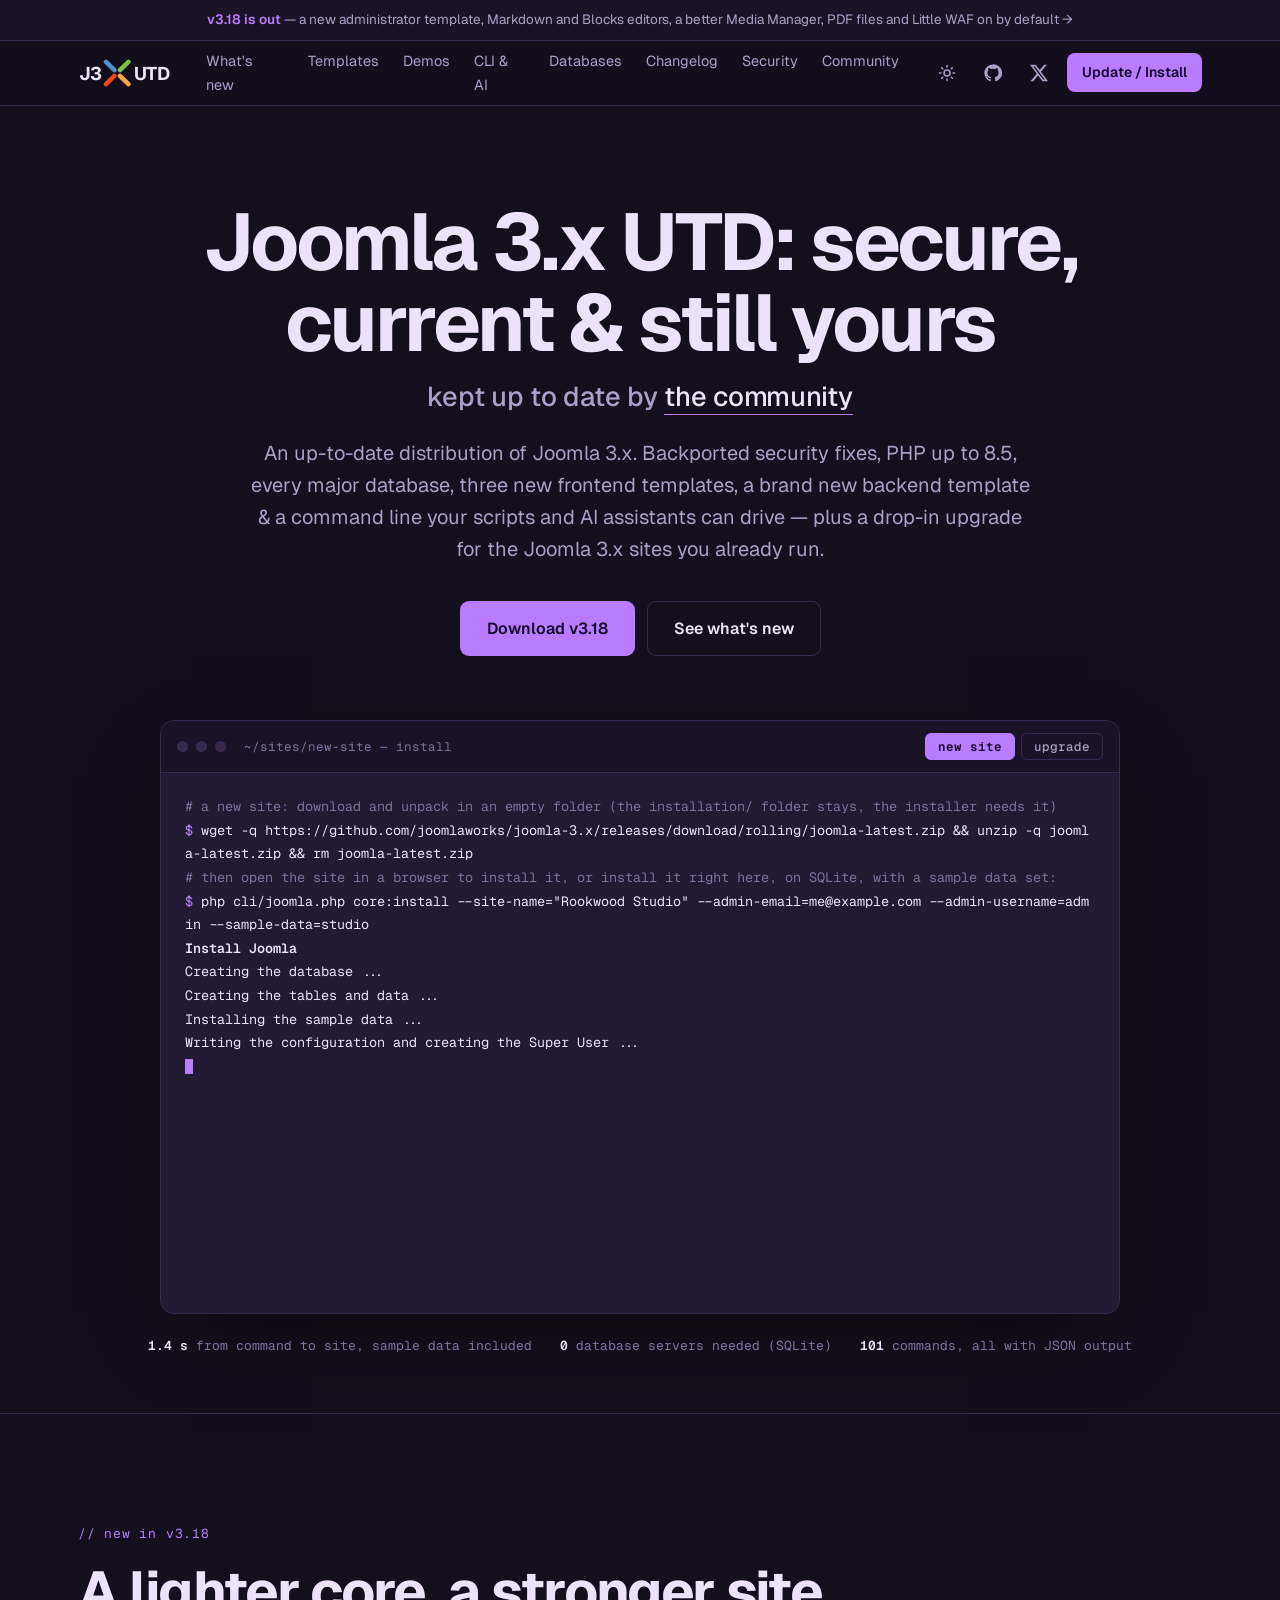
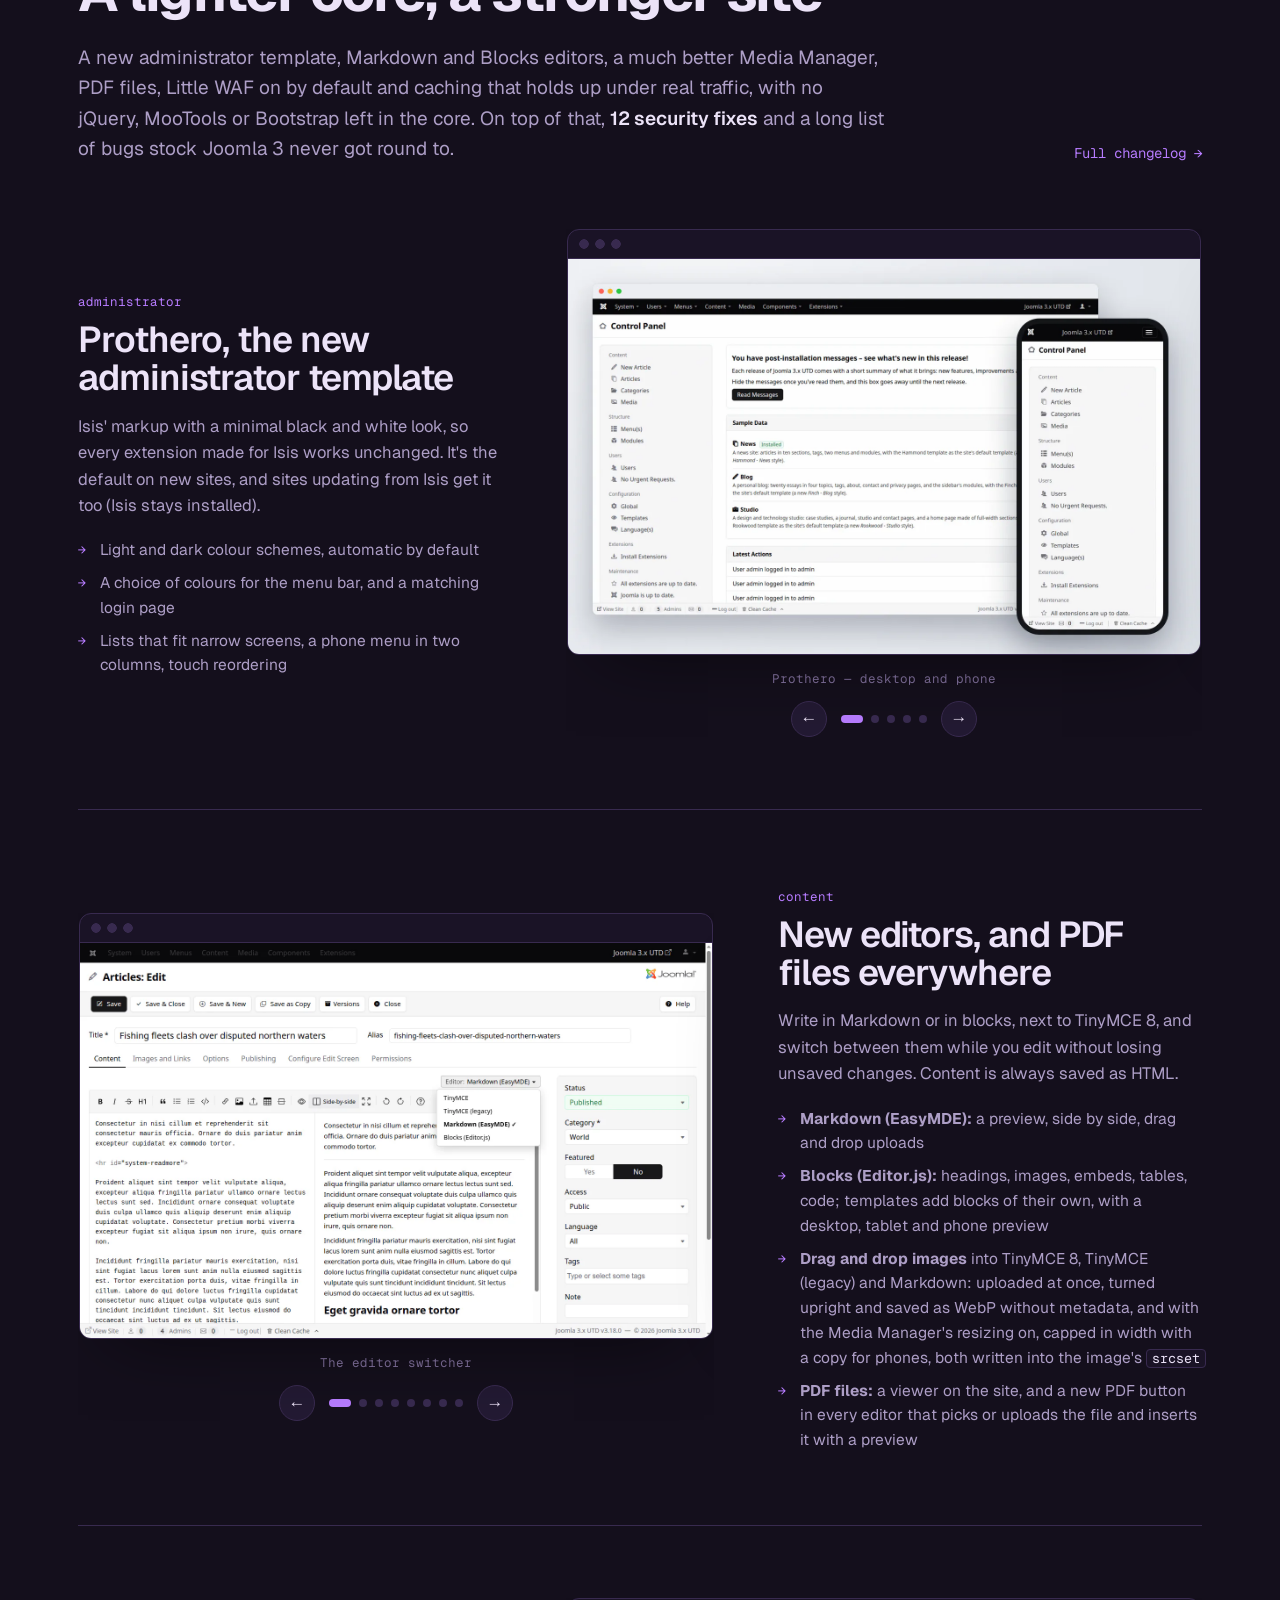
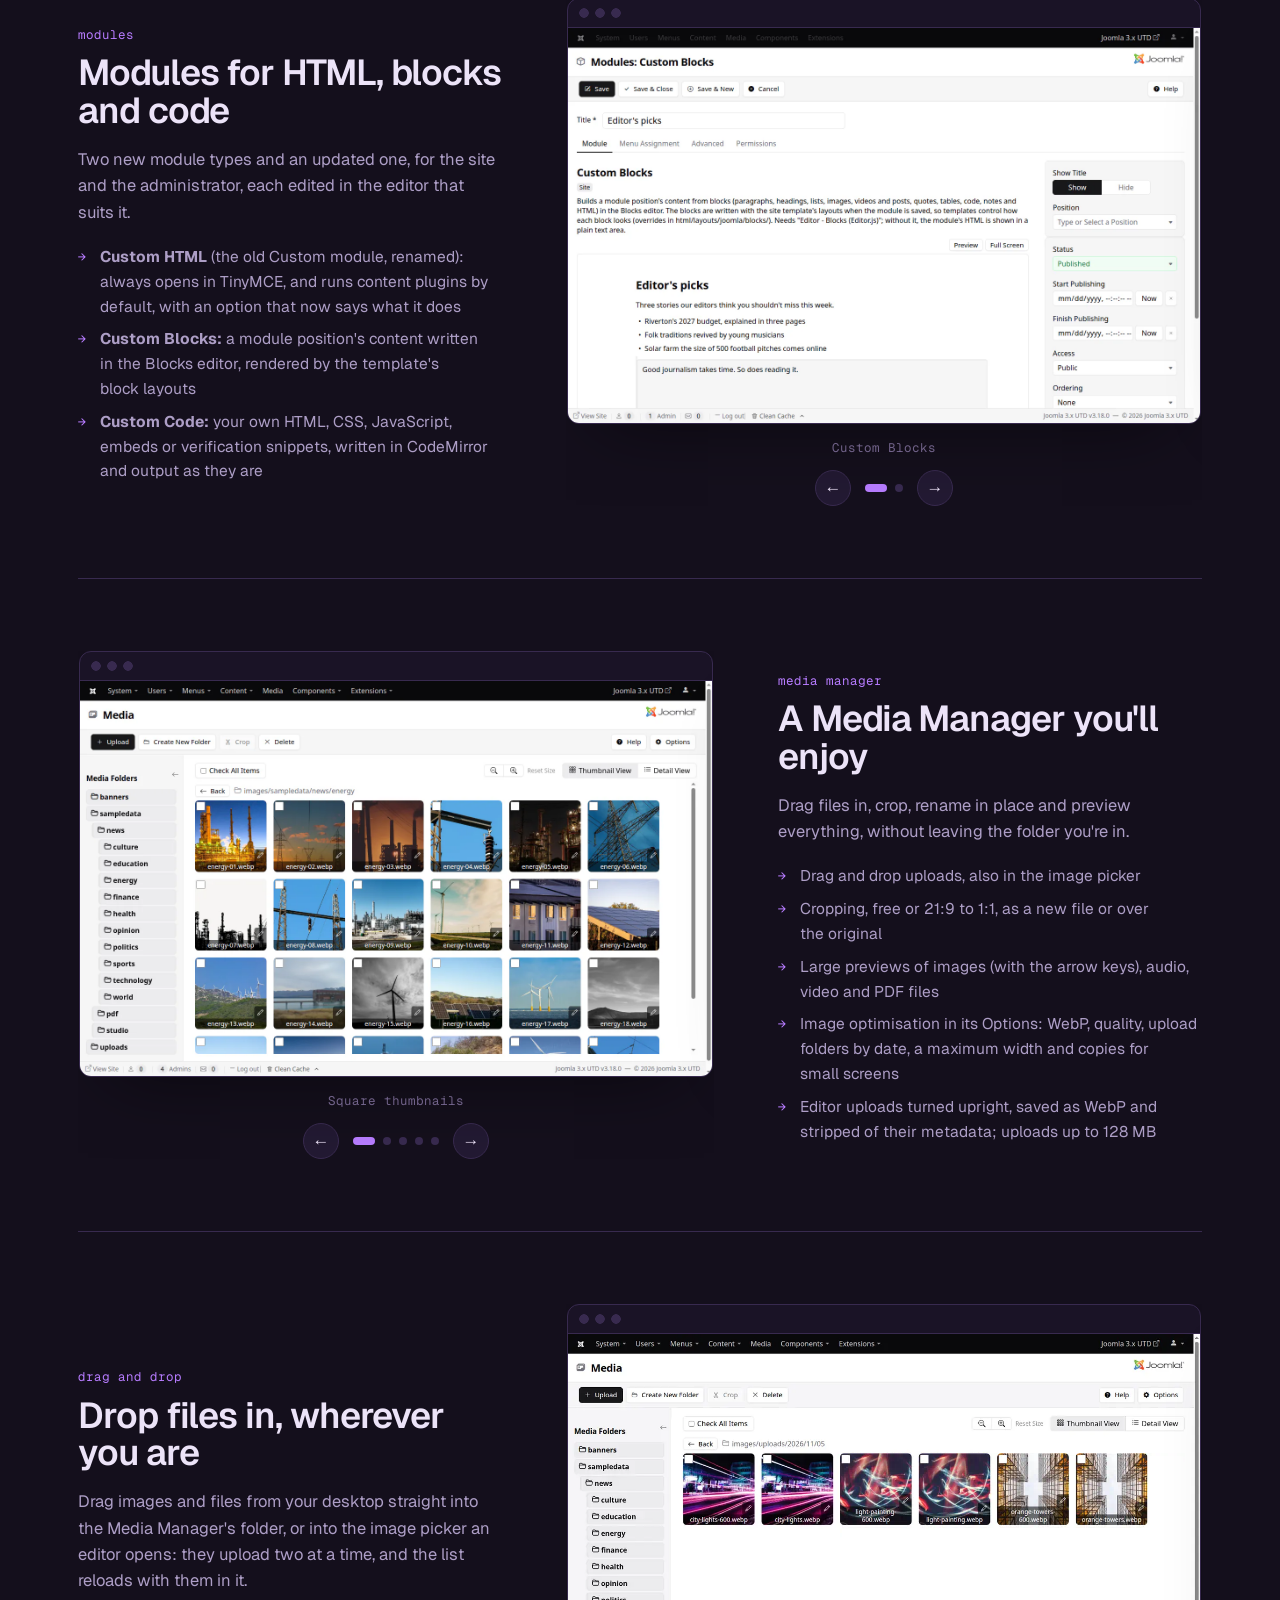
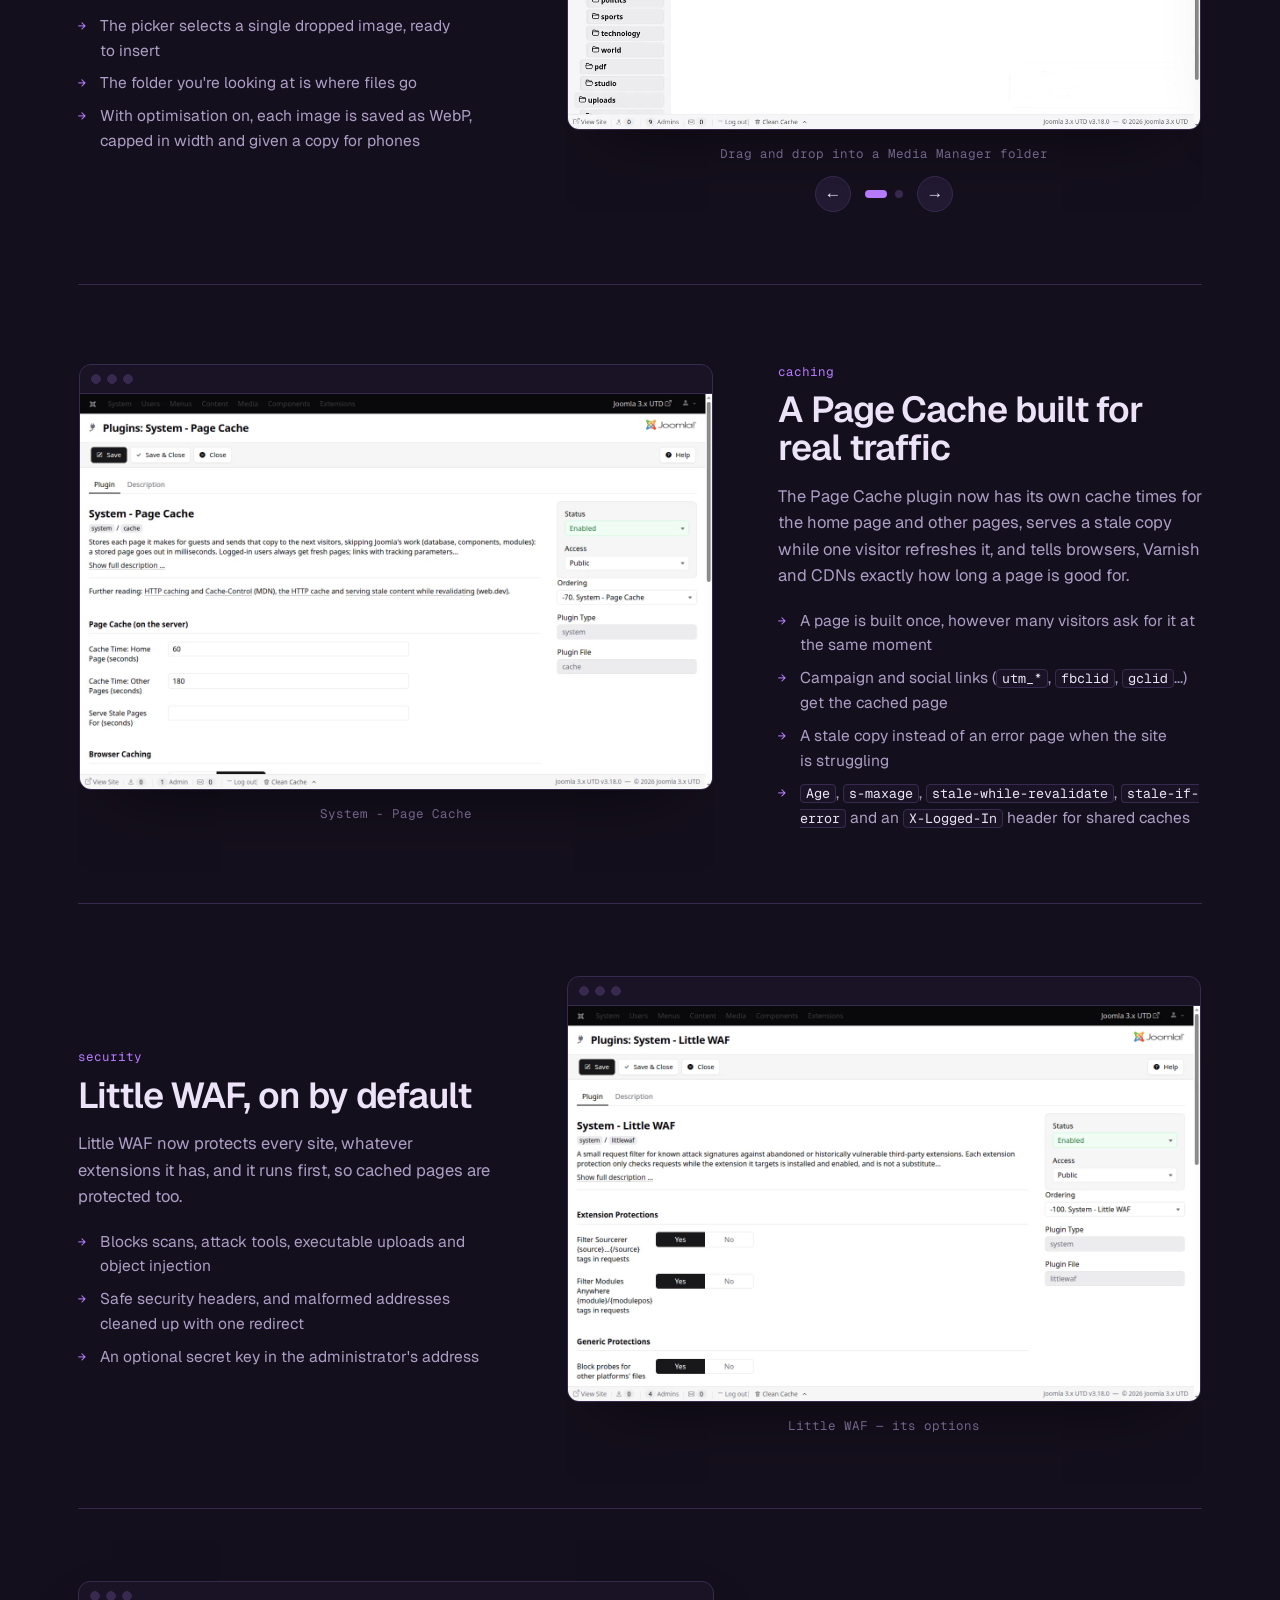
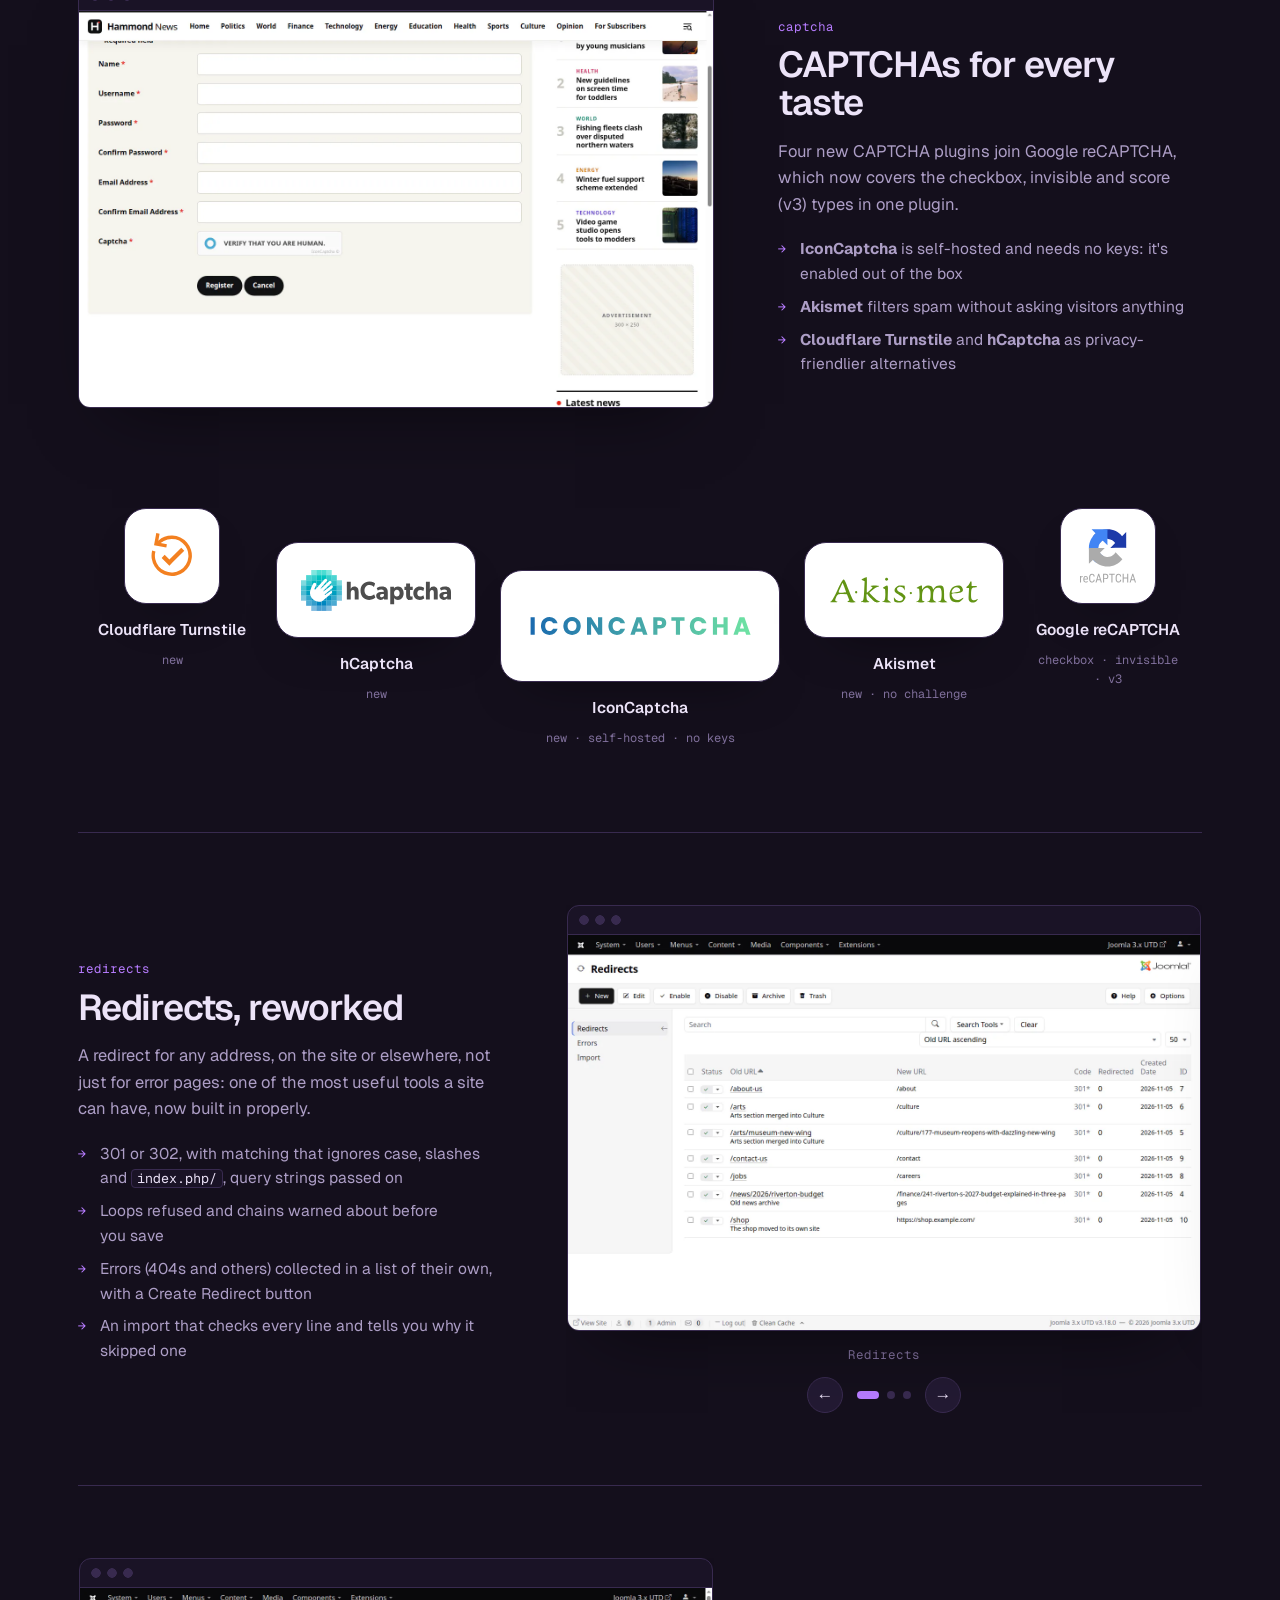
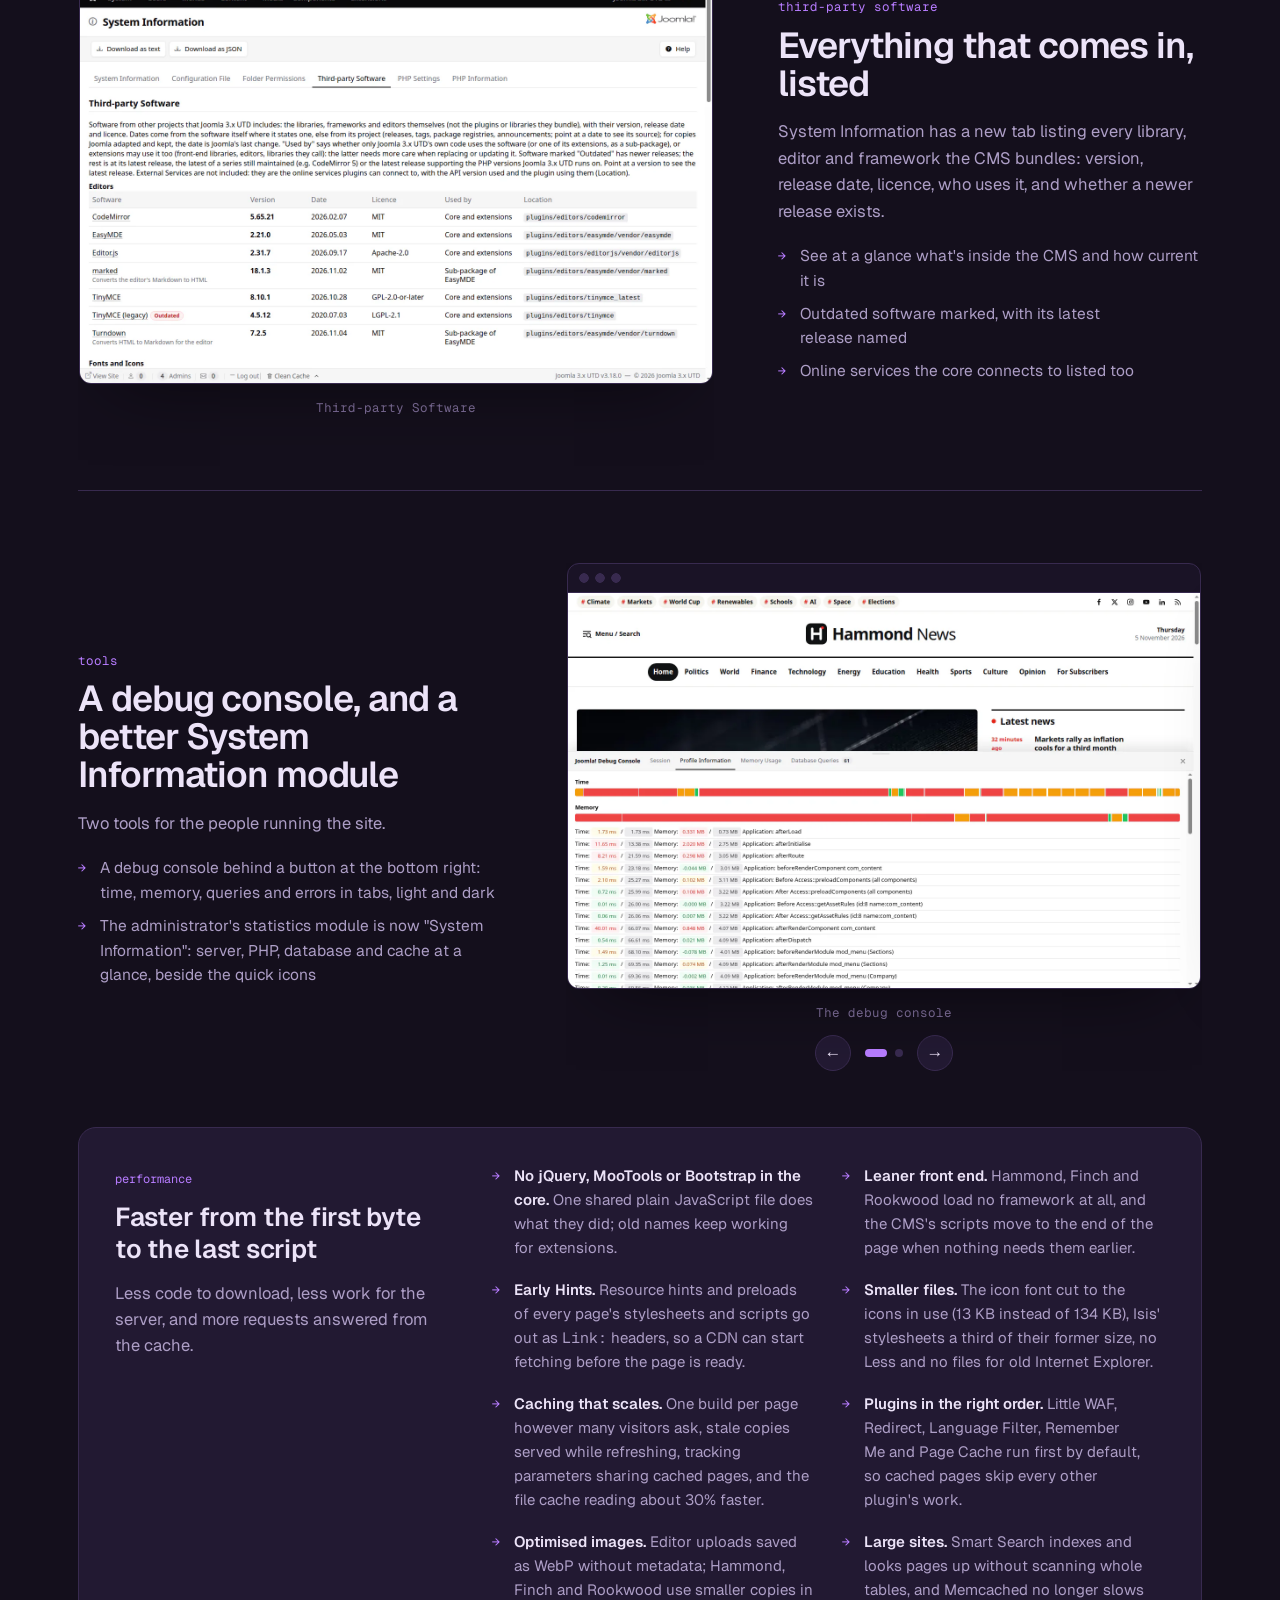
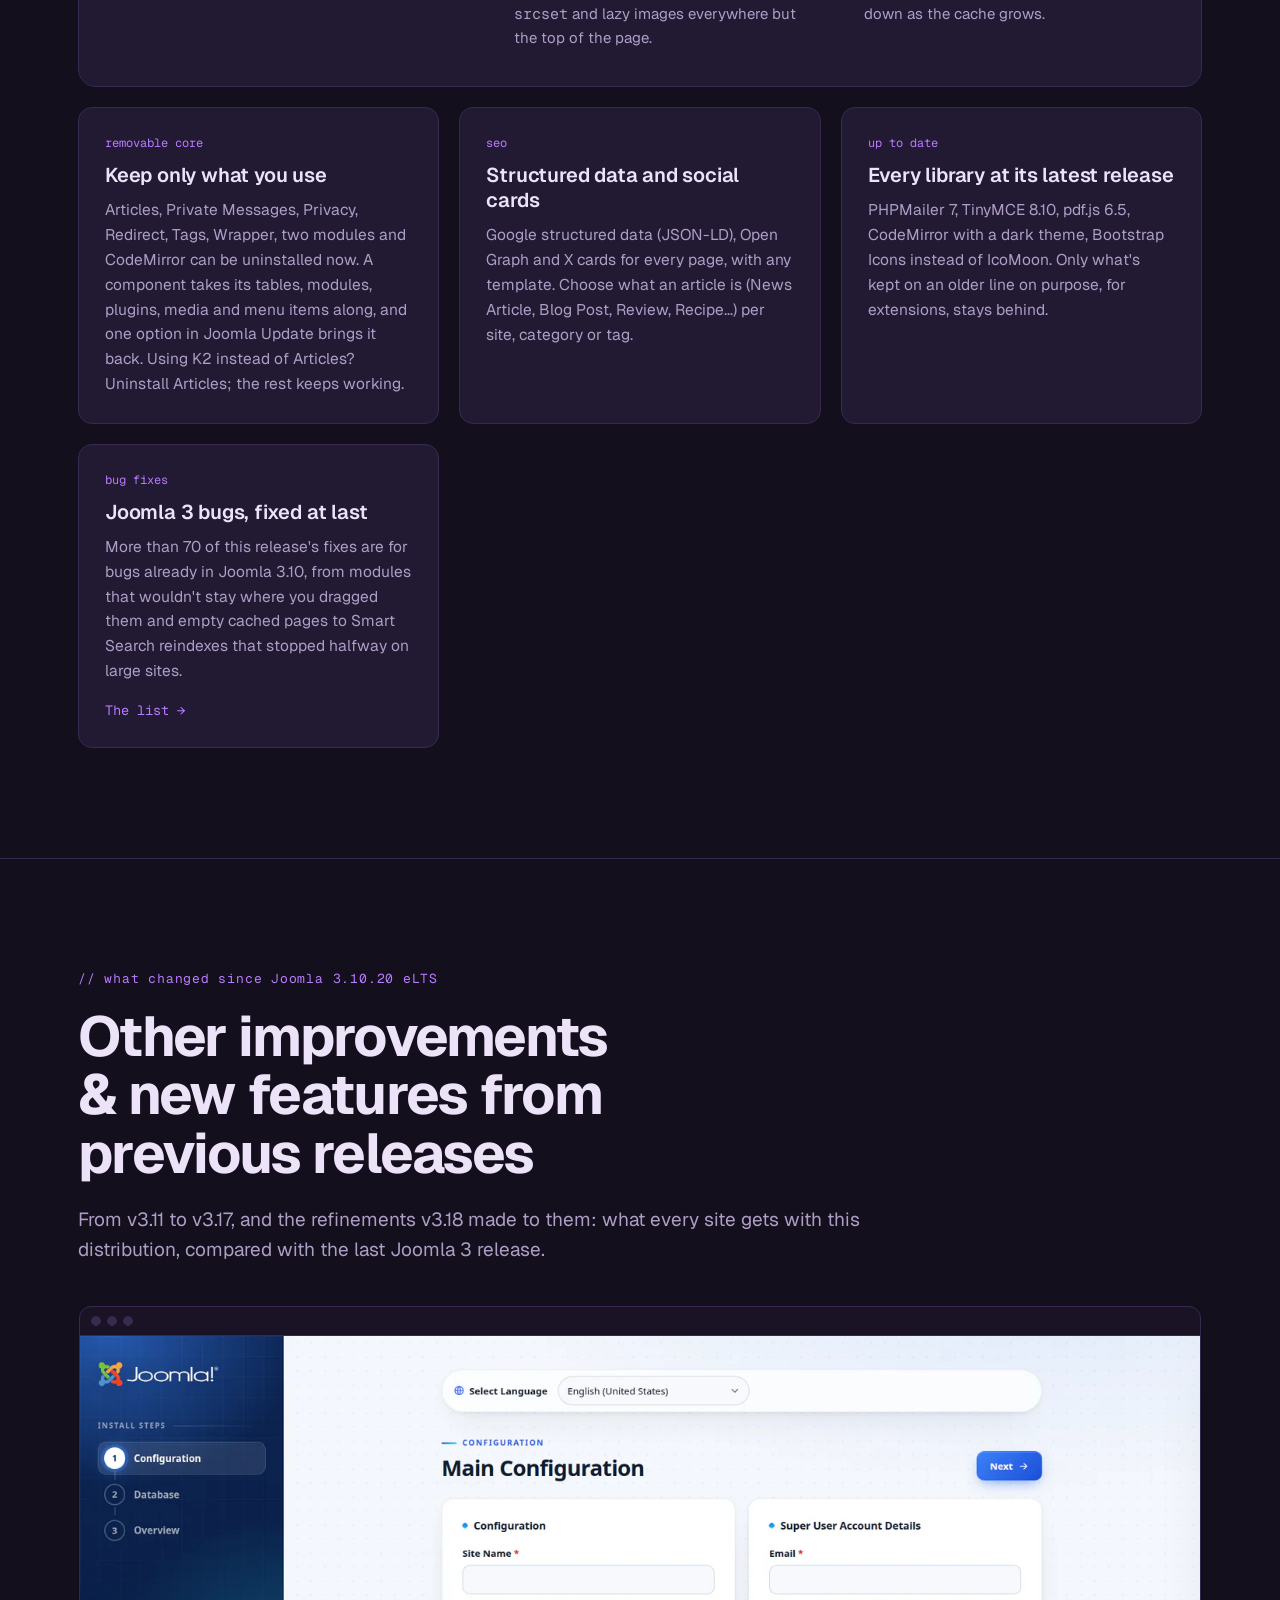
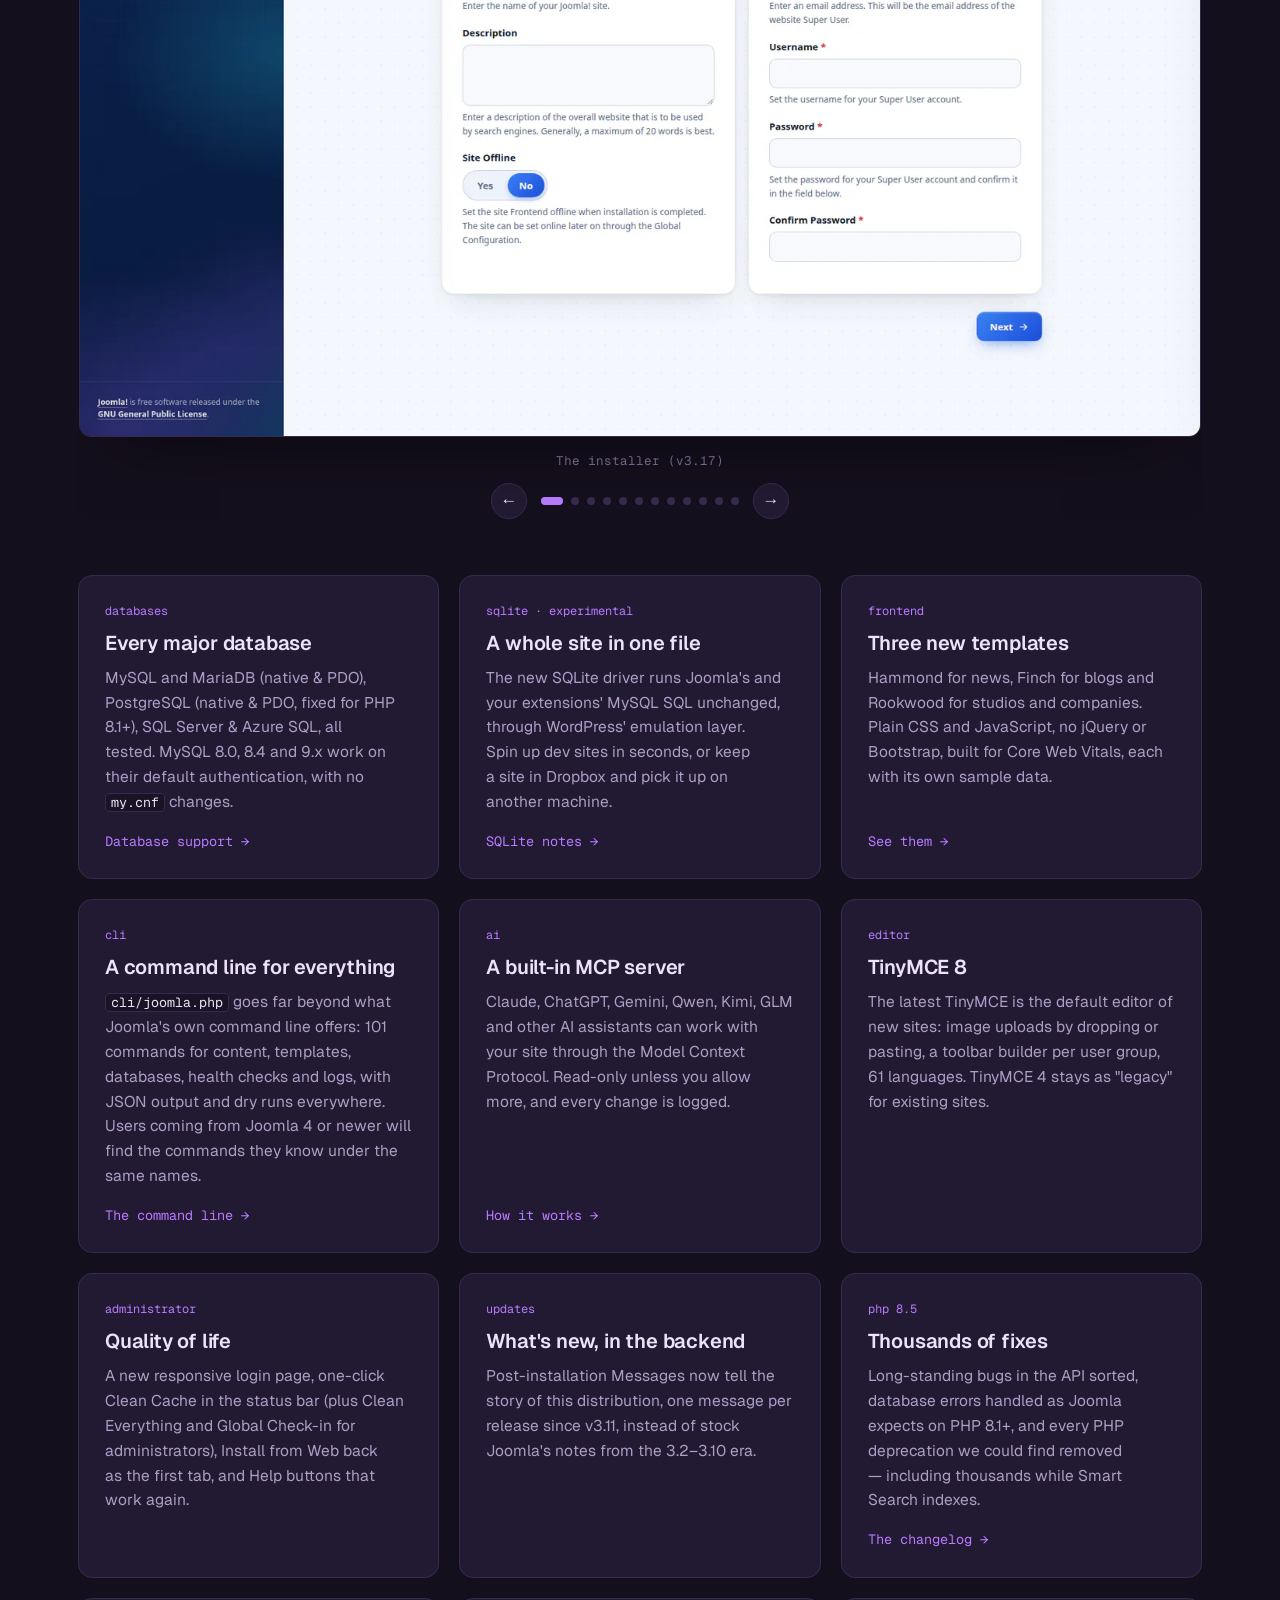
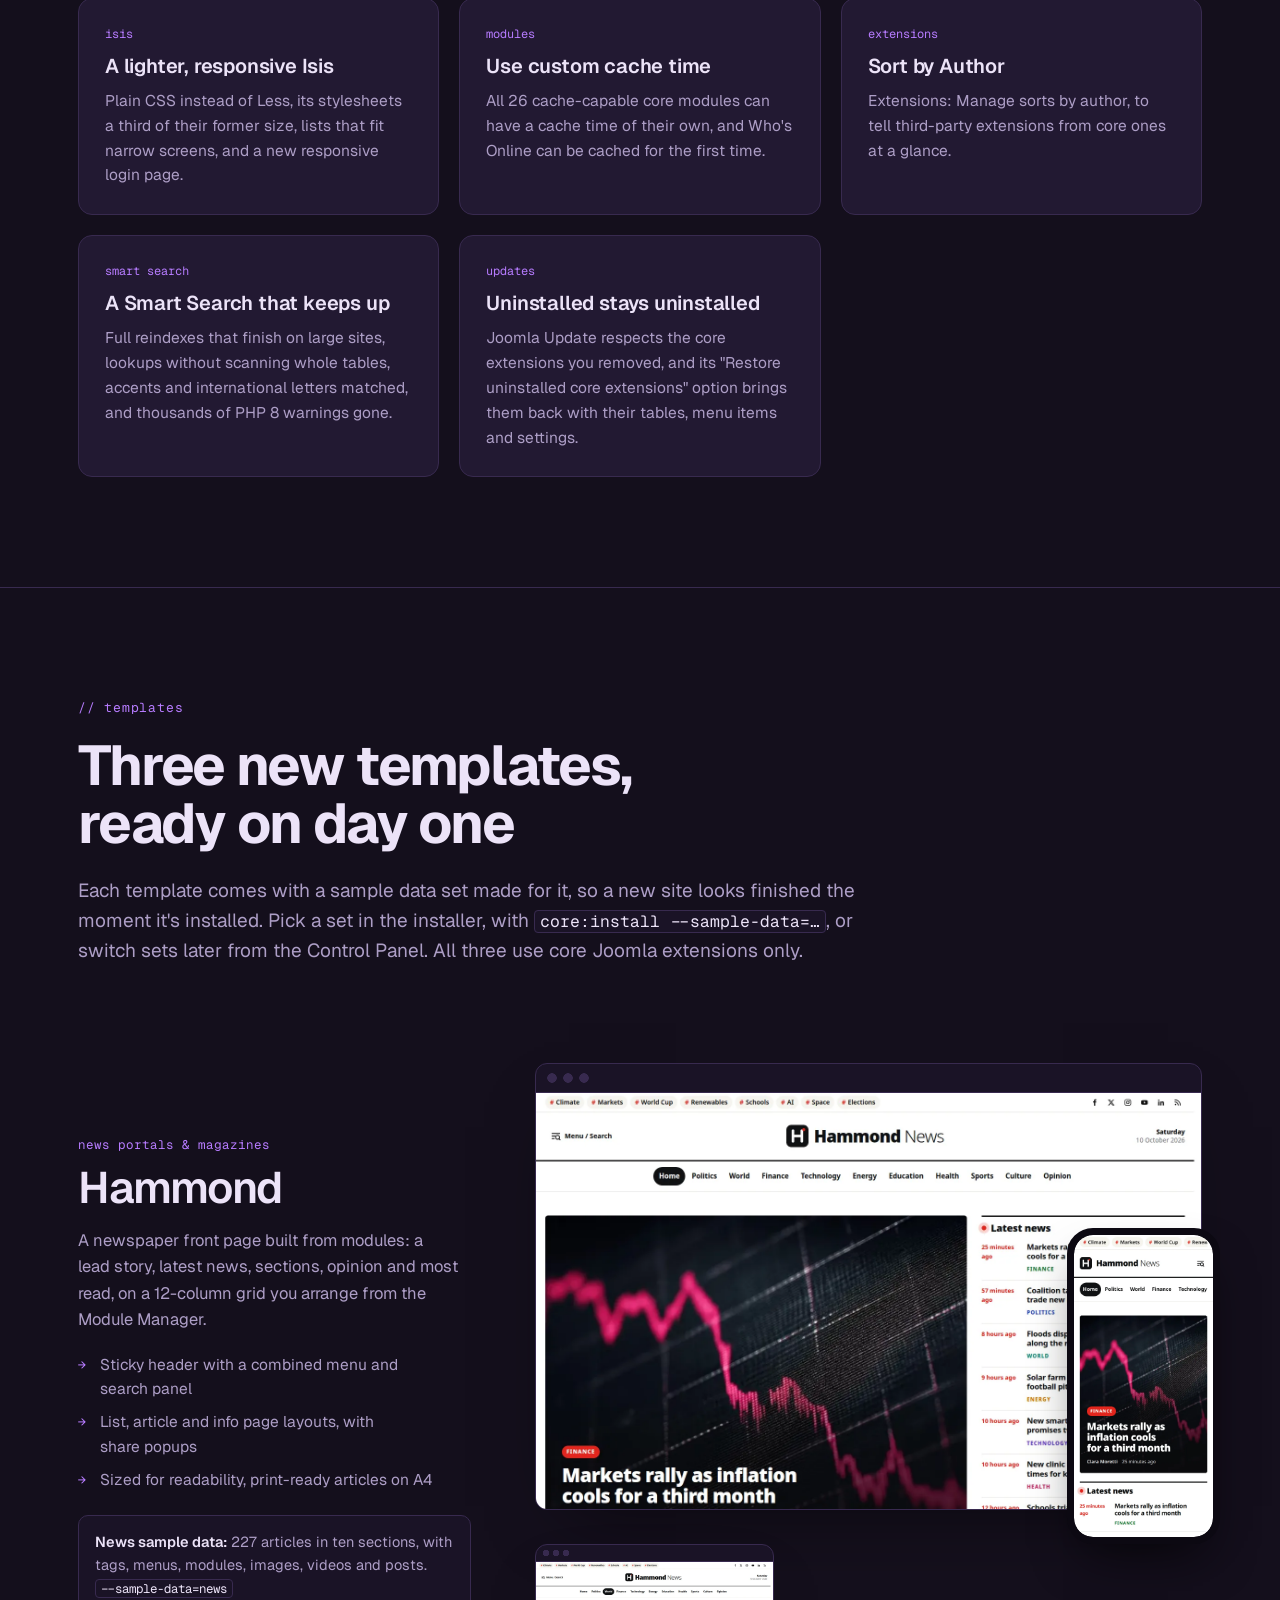
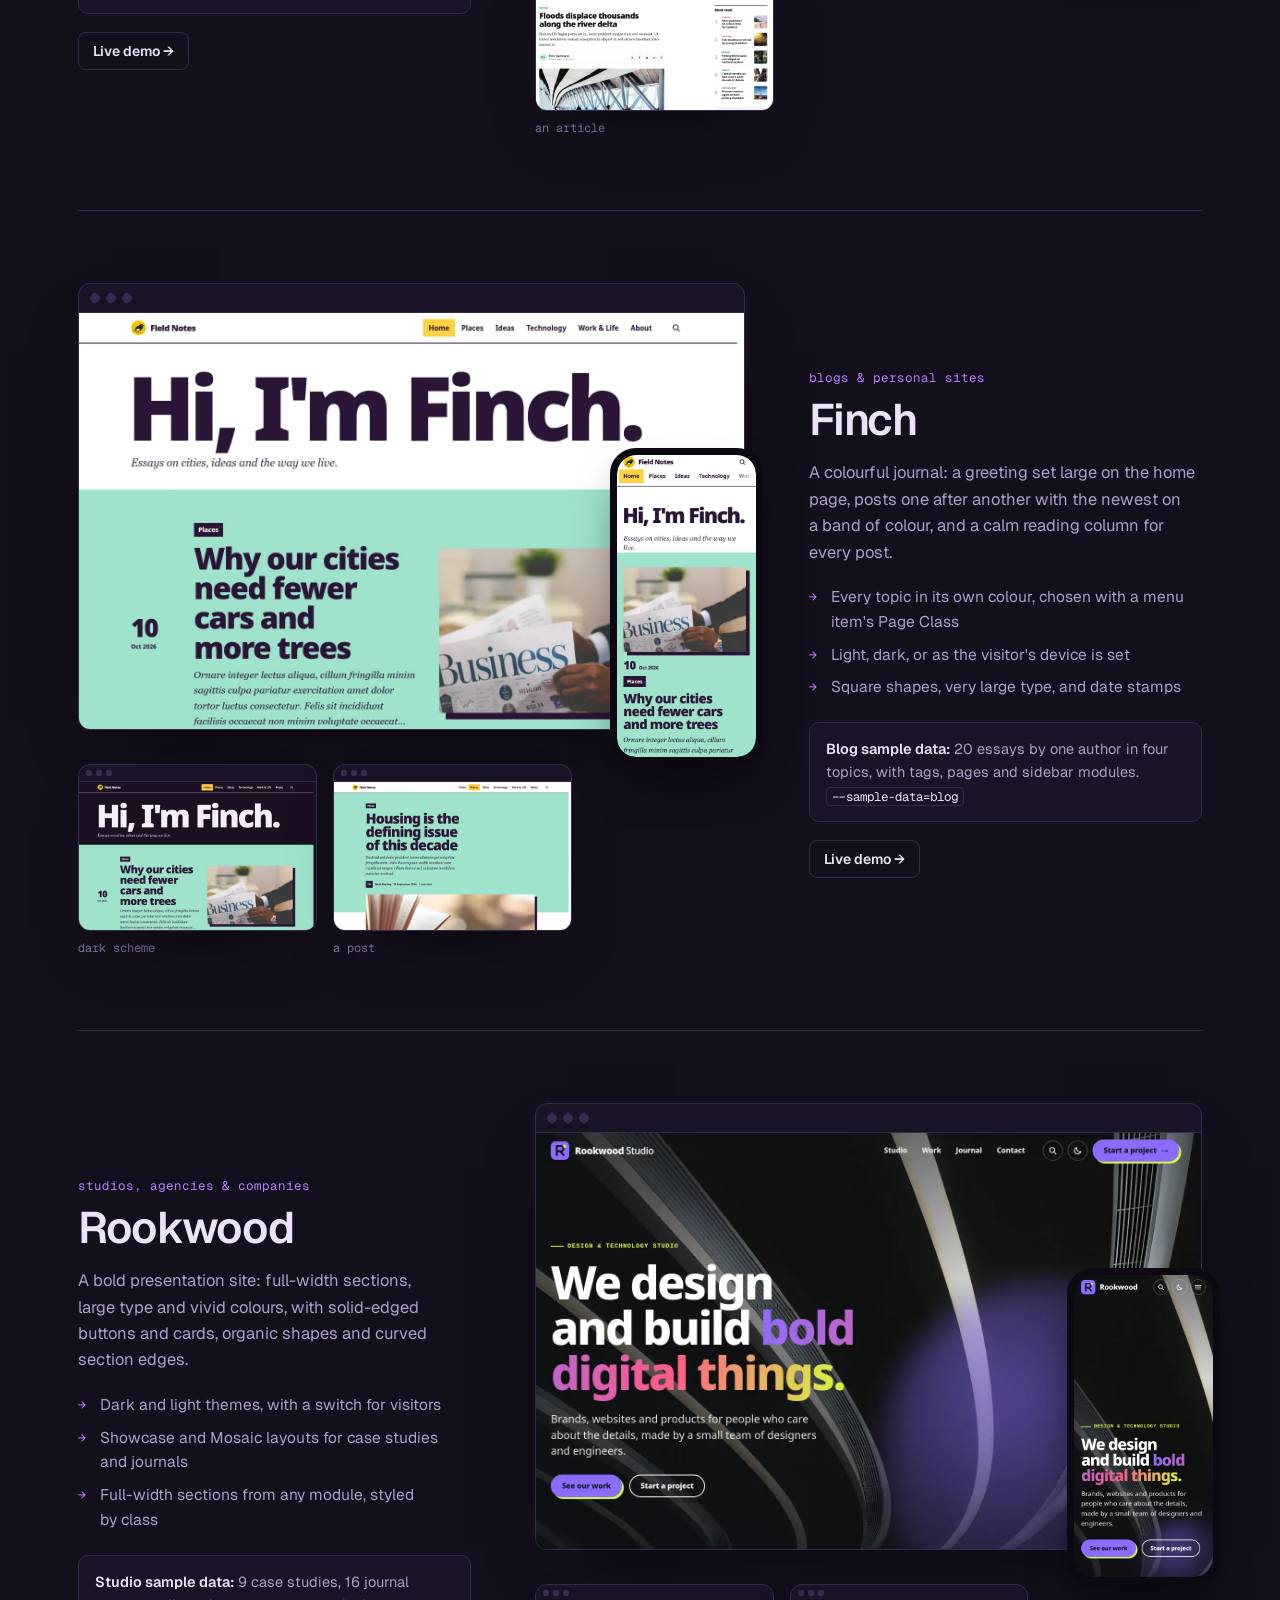
==== commit f48d9ca3: "Footer: X (JoomlaWorks) Co-Authored-By: Claude Opus 5.5 <noreply@anthropic.com>" ====
--- a/index.html
+++ b/index.html
@@ -1536,7 +1536,7 @@
                         <li><a href="https://github.com/joomlaworks/joomla-3.x/blob/main/API-GUIDE.md" target="_blank" rel="noopener noreferrer">API guide for developers</a></li>
                         <li><a href="#roadmap">Roadmap</a></li>
                         <li><a href="https://github.com/joomlaworks/joomla-3.x" target="_blank" rel="noopener noreferrer">GitHub</a></li>
-                        <li><a href="https://x.com/joomlaworks" target="_blank" rel="noopener noreferrer">X</a></li>
+                        <li><a href="https://x.com/joomlaworks" target="_blank" rel="noopener noreferrer">X (JoomlaWorks)</a></li>
                     </ul>
                 </div>
                 <div>
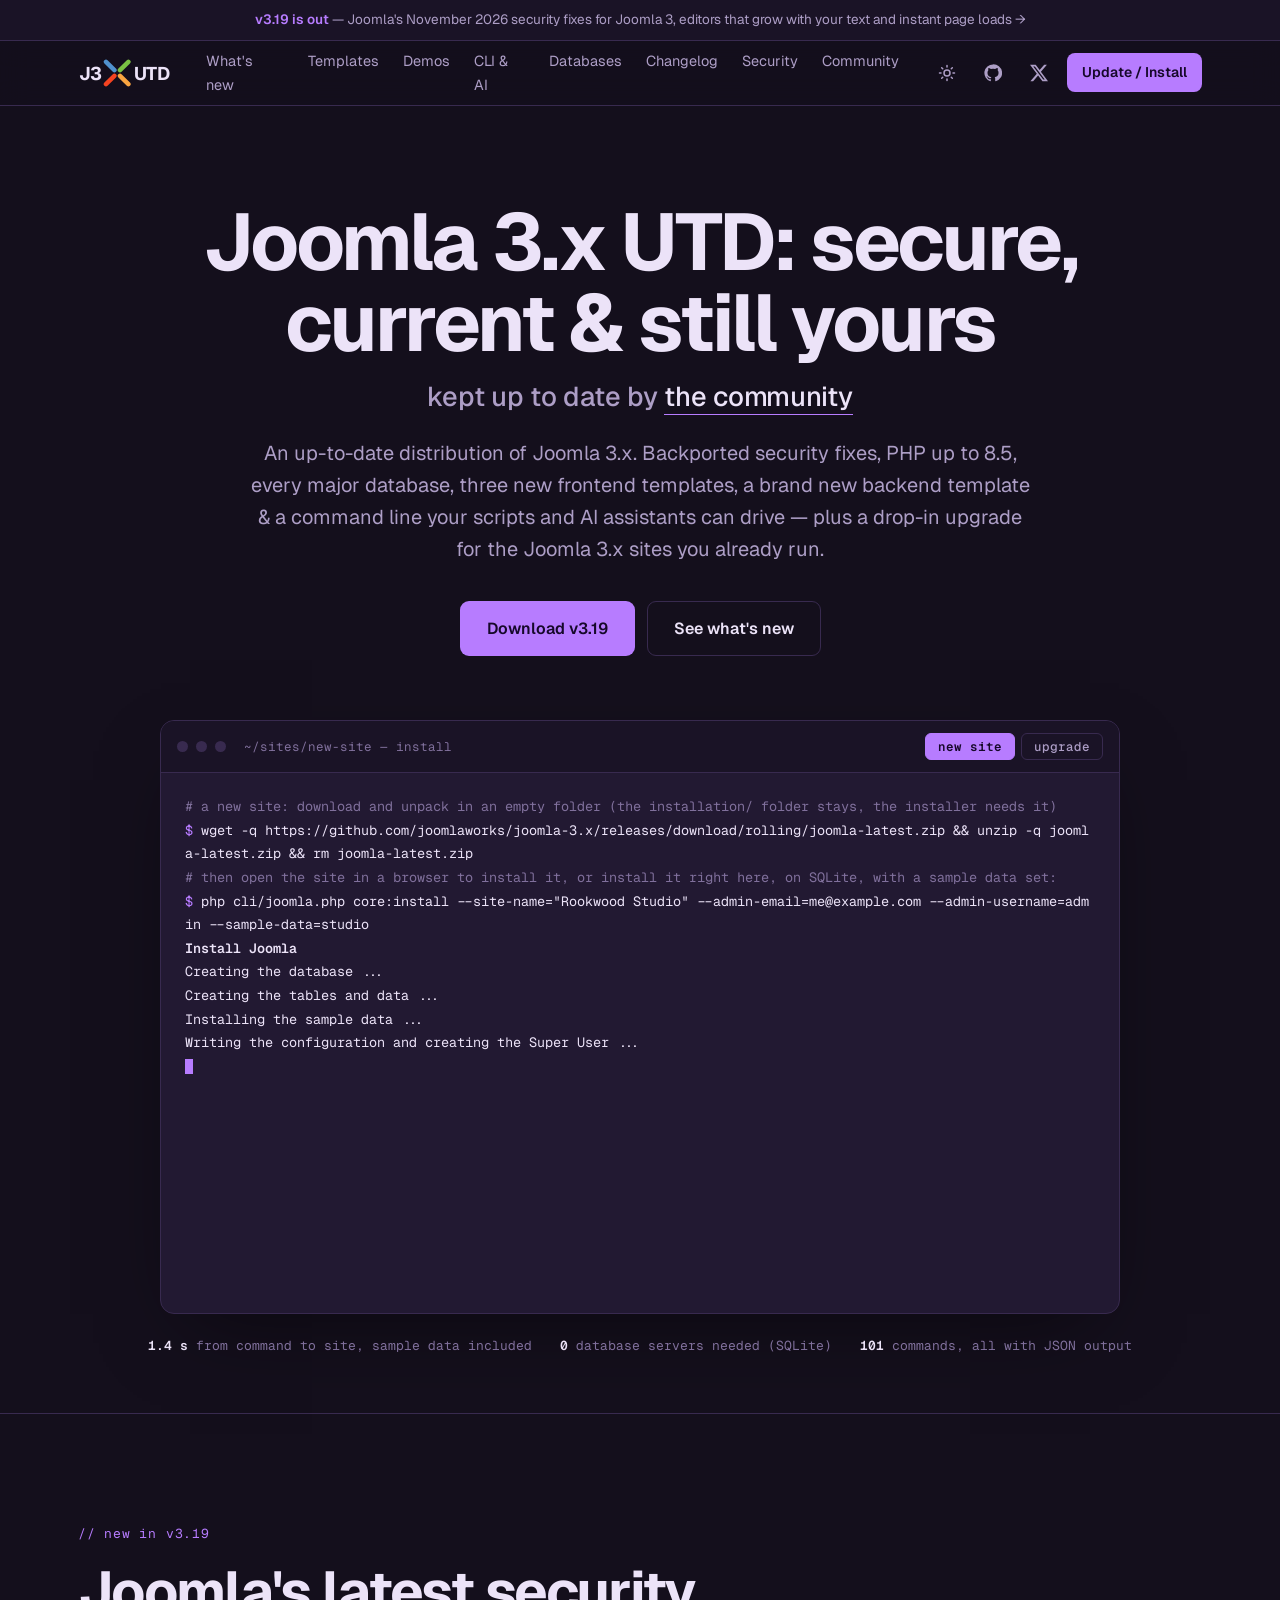
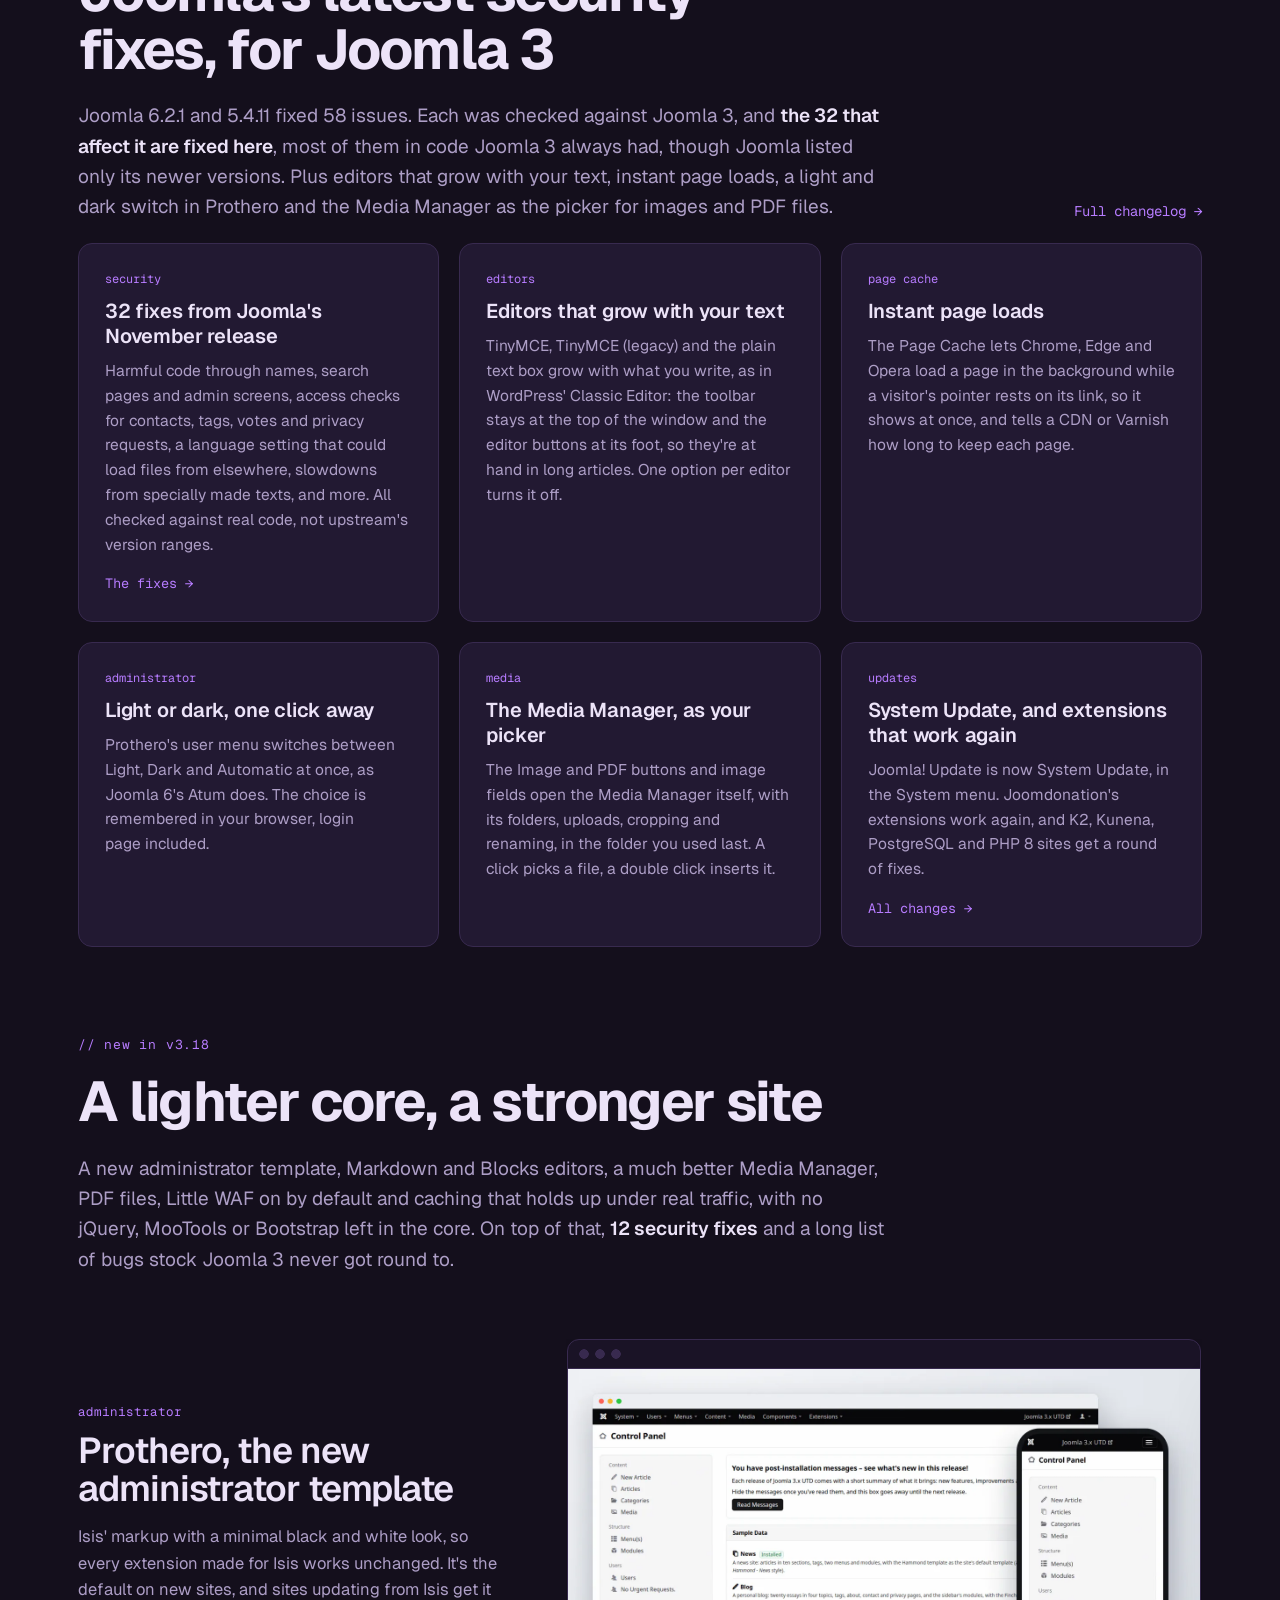
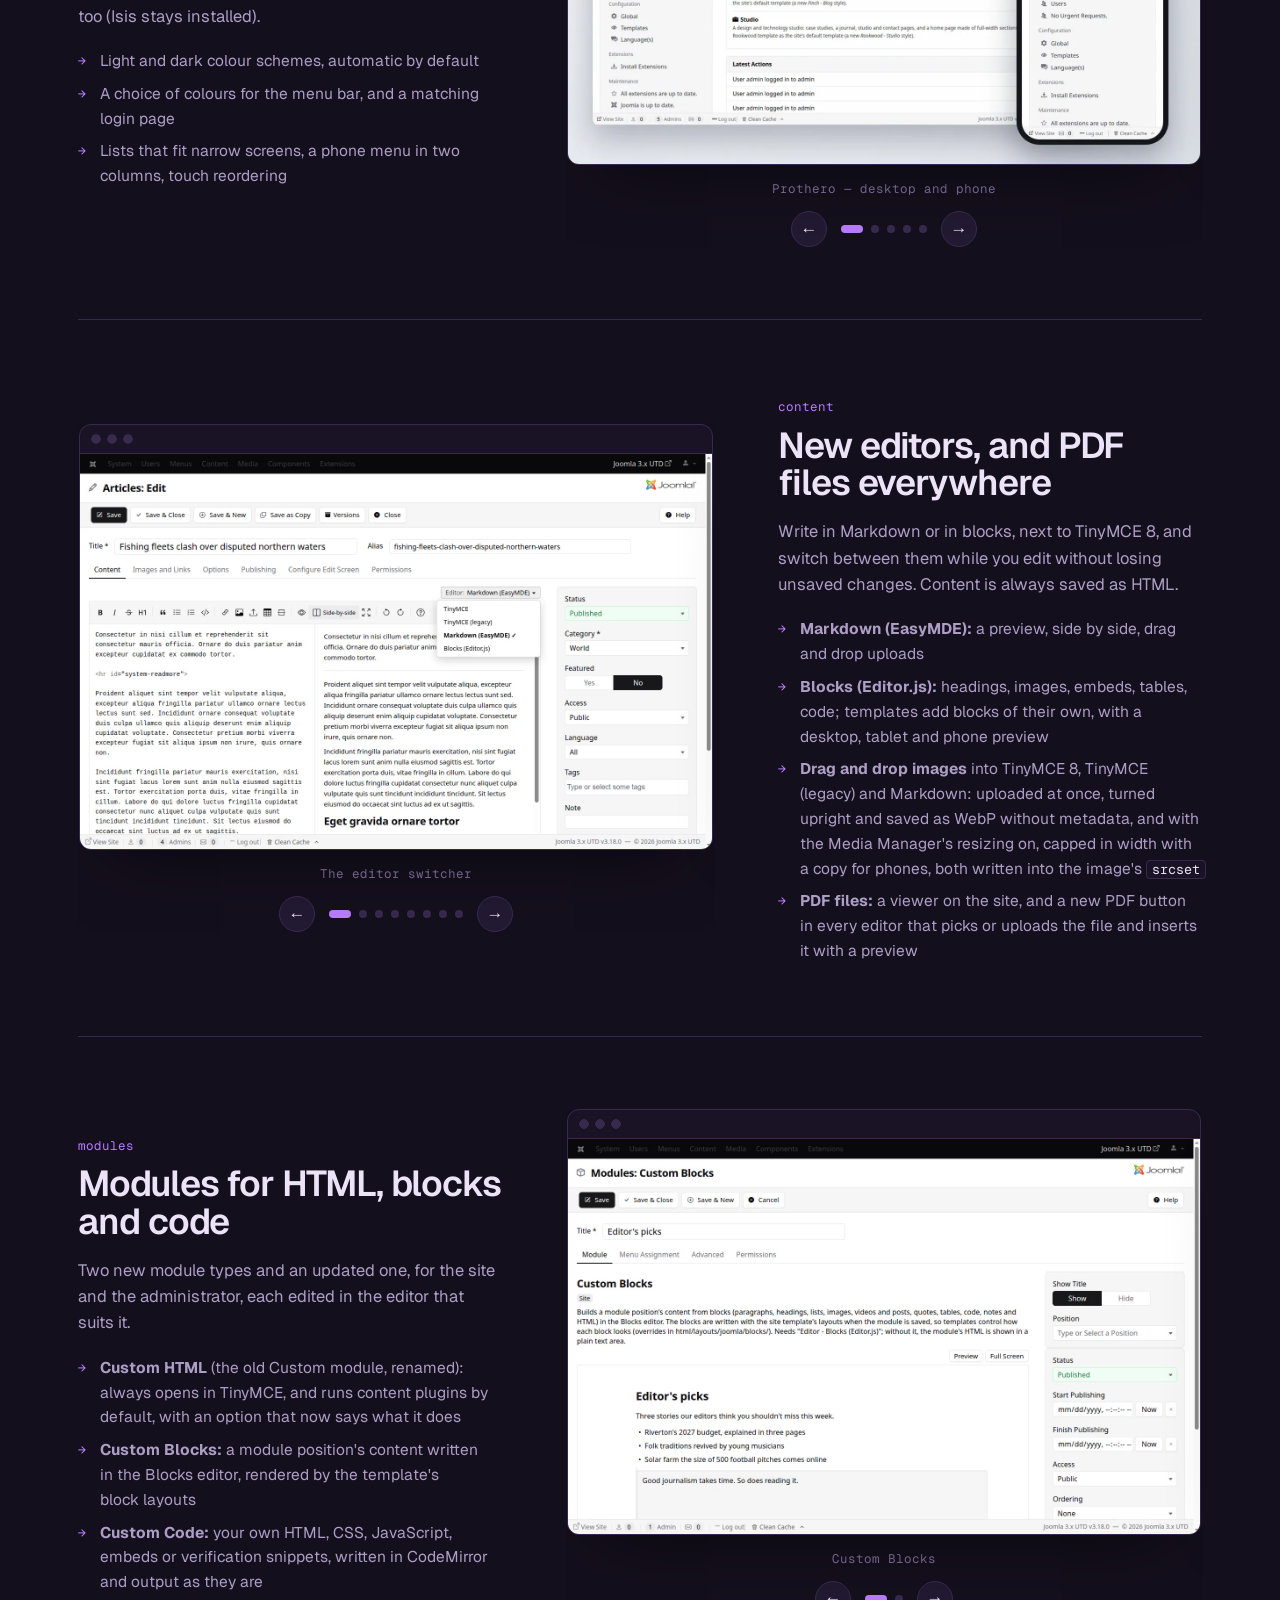
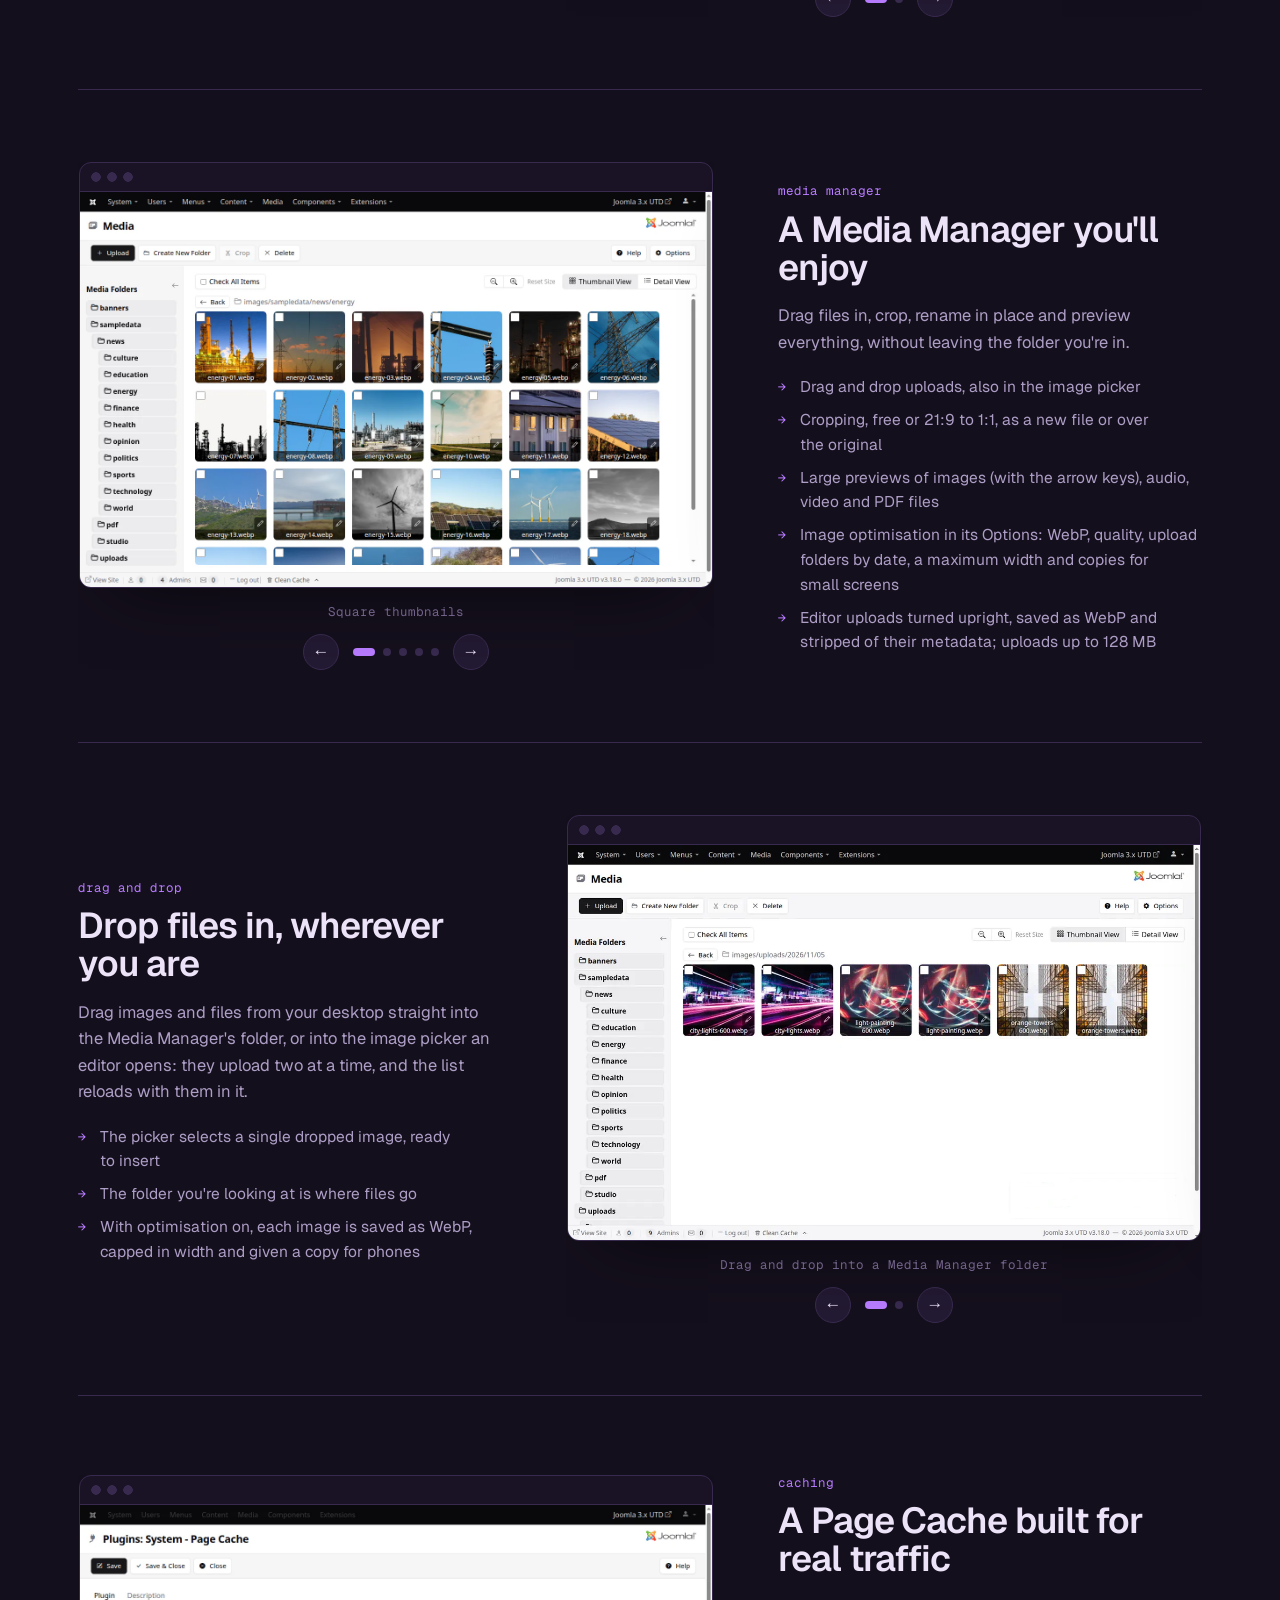
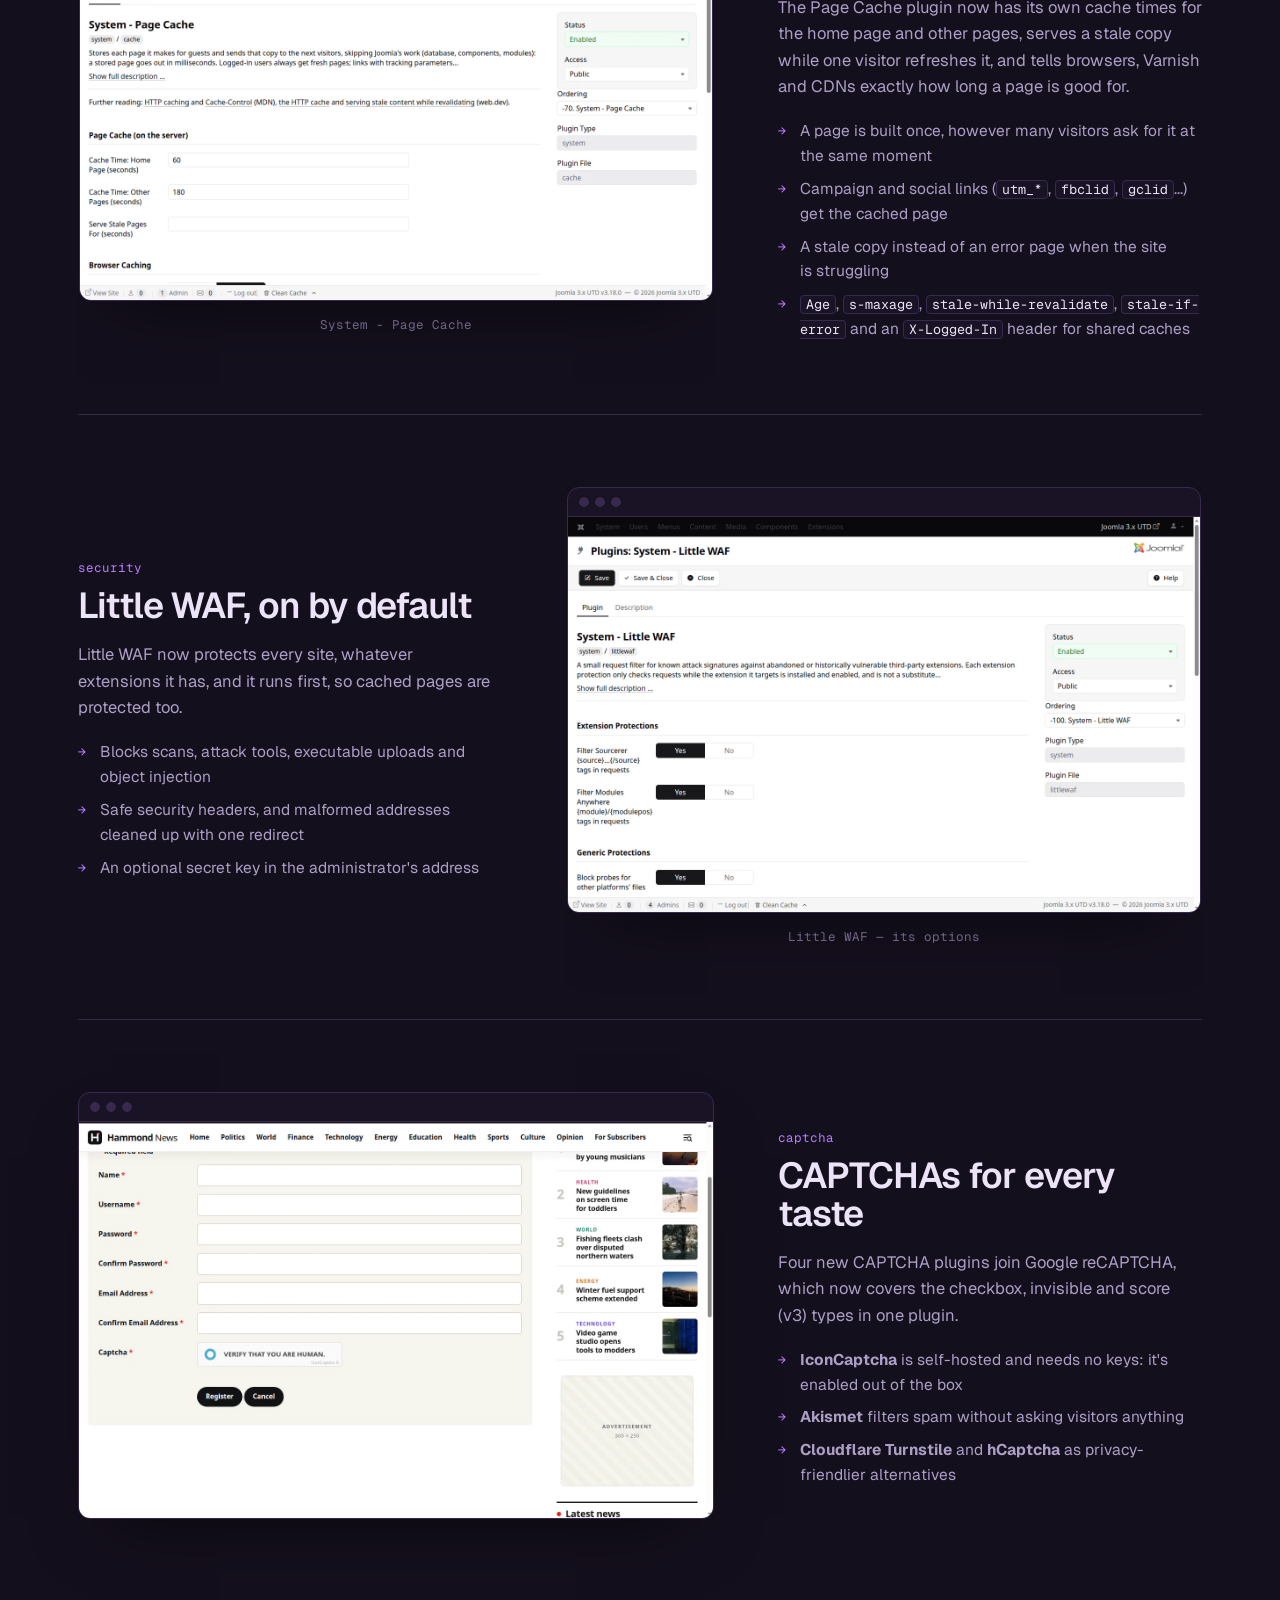
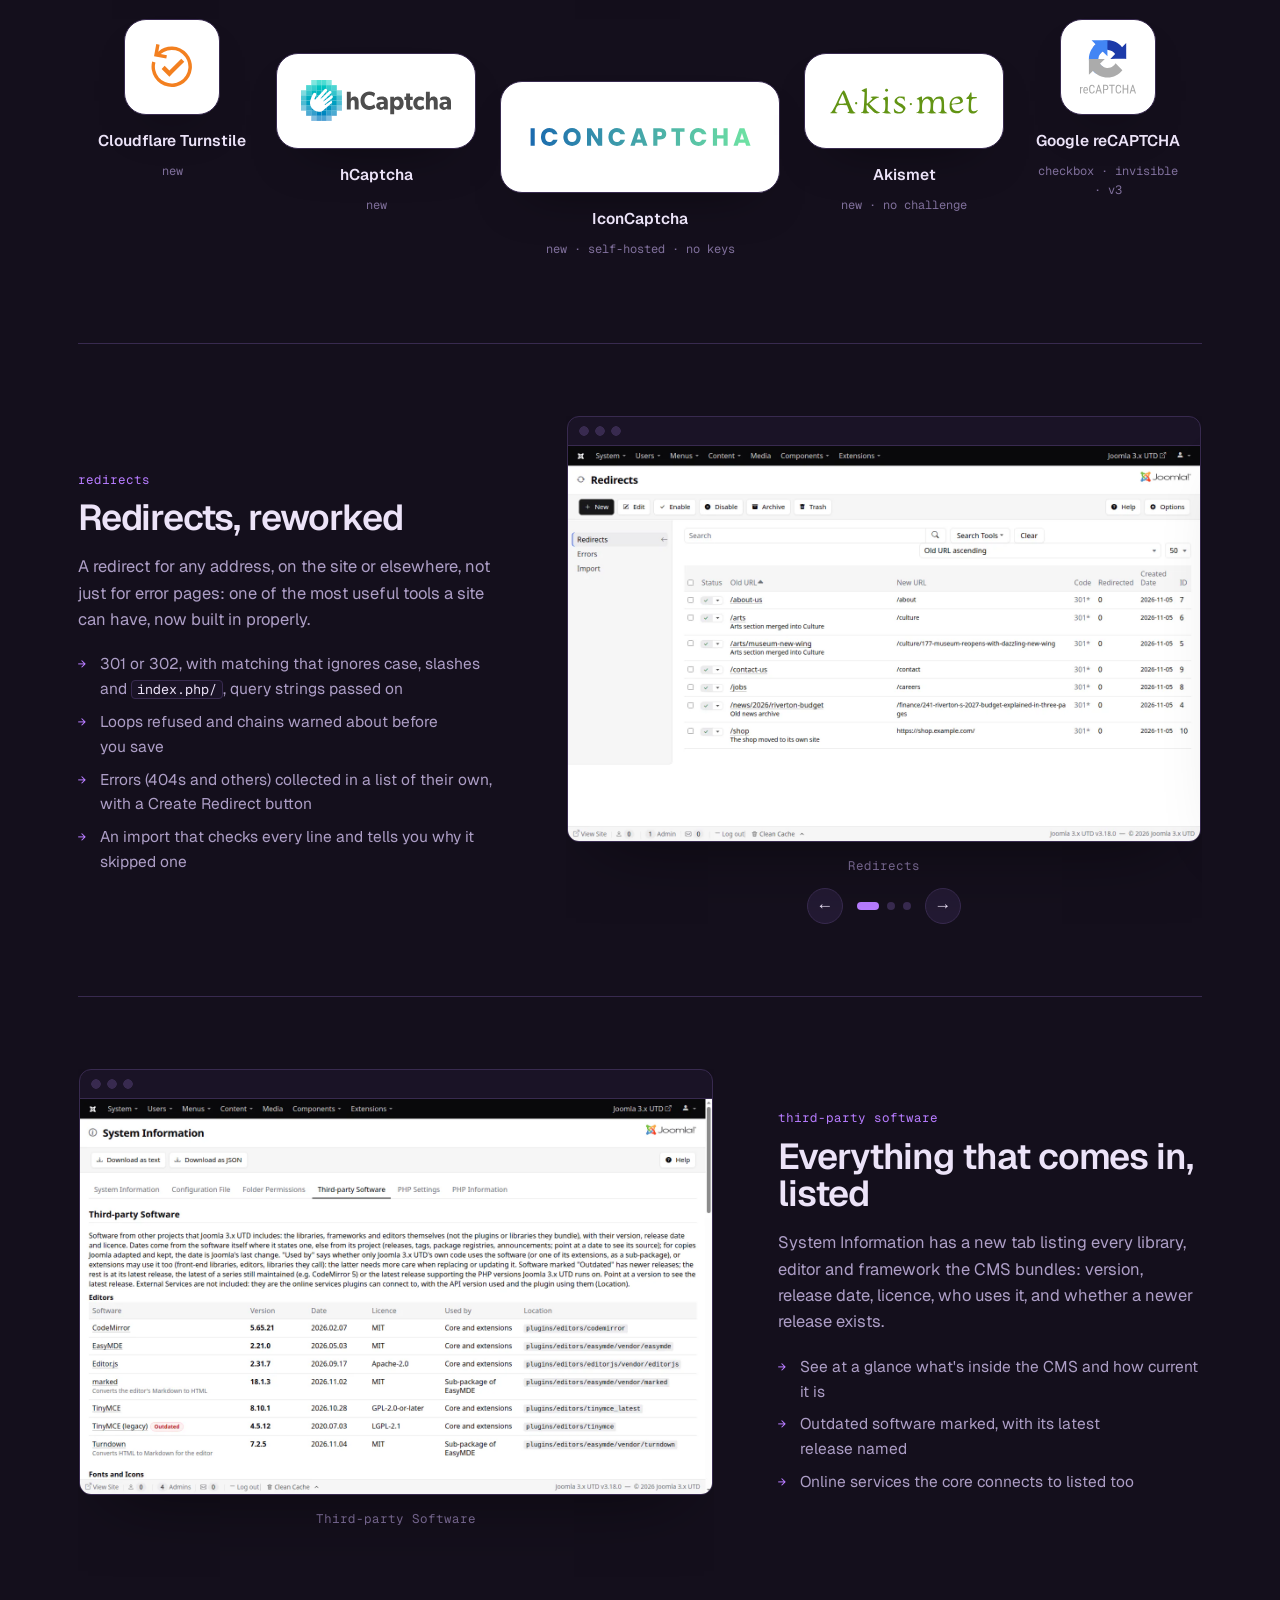
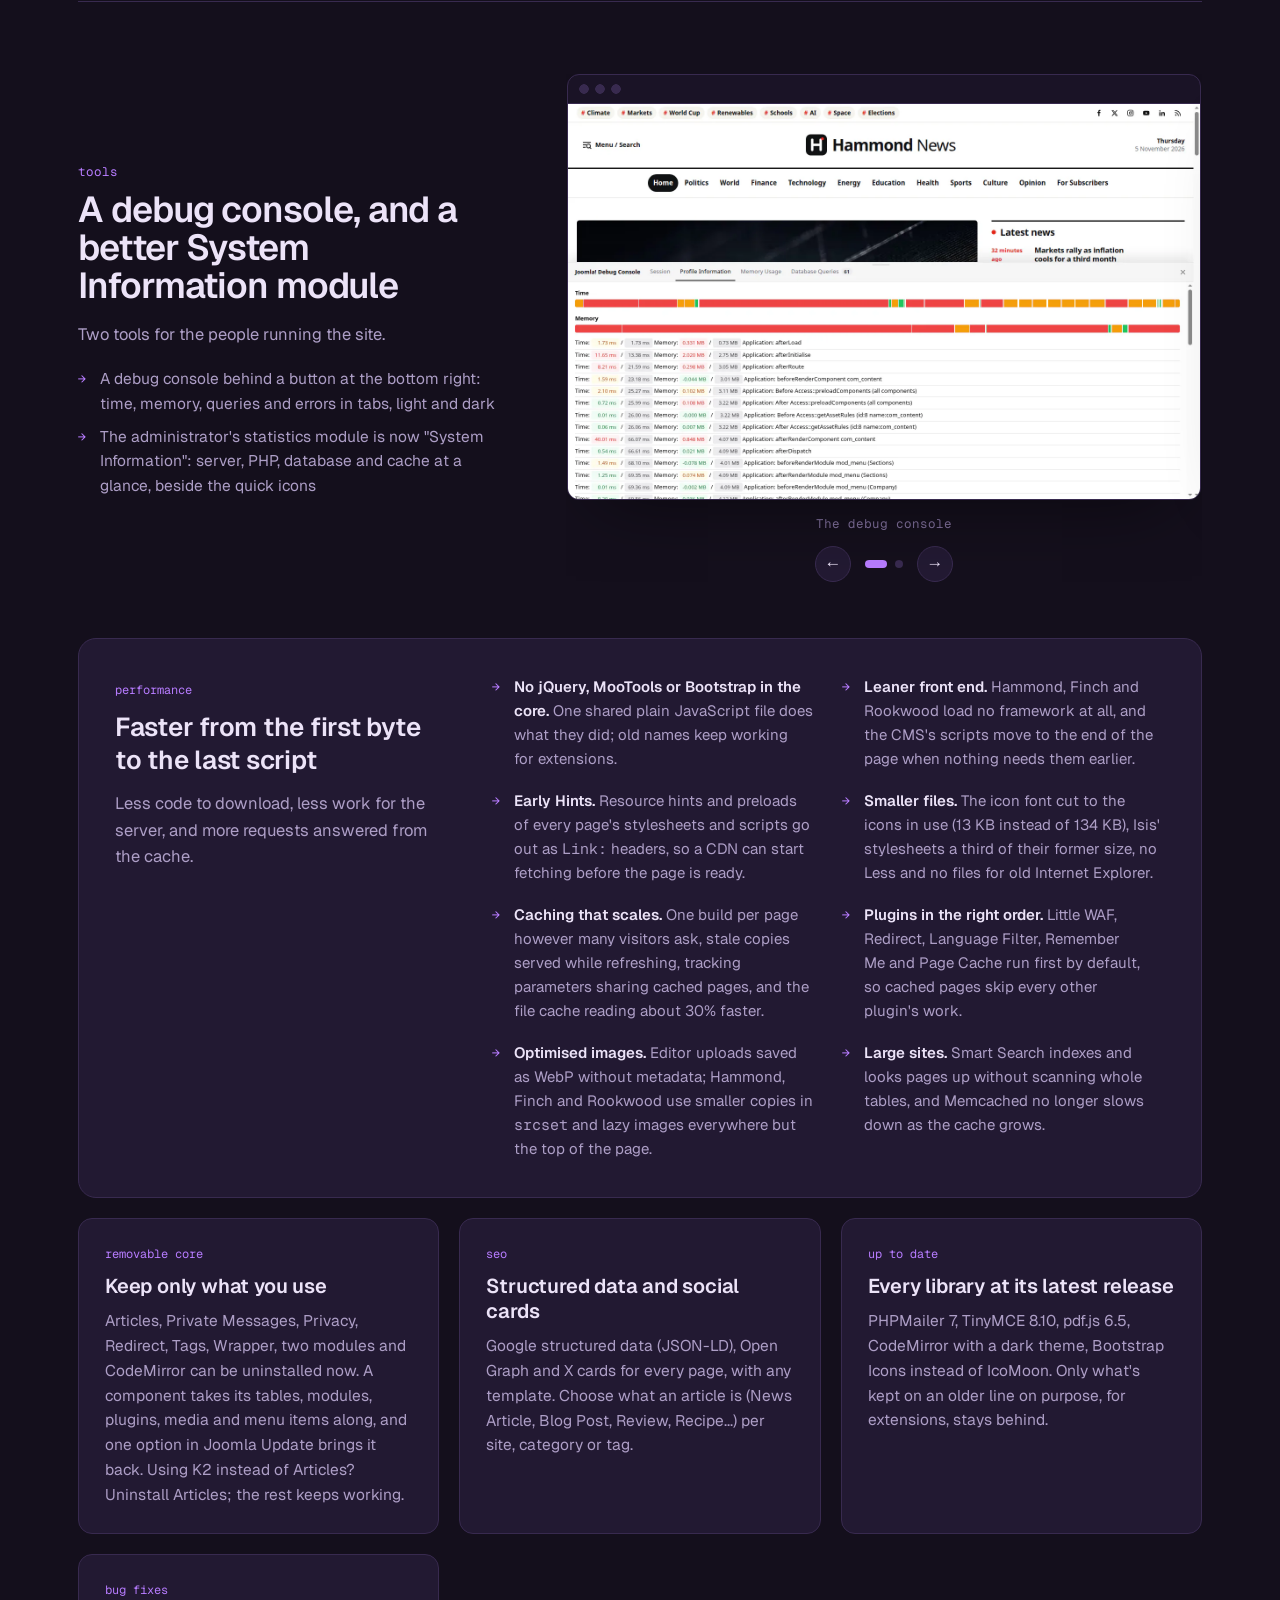
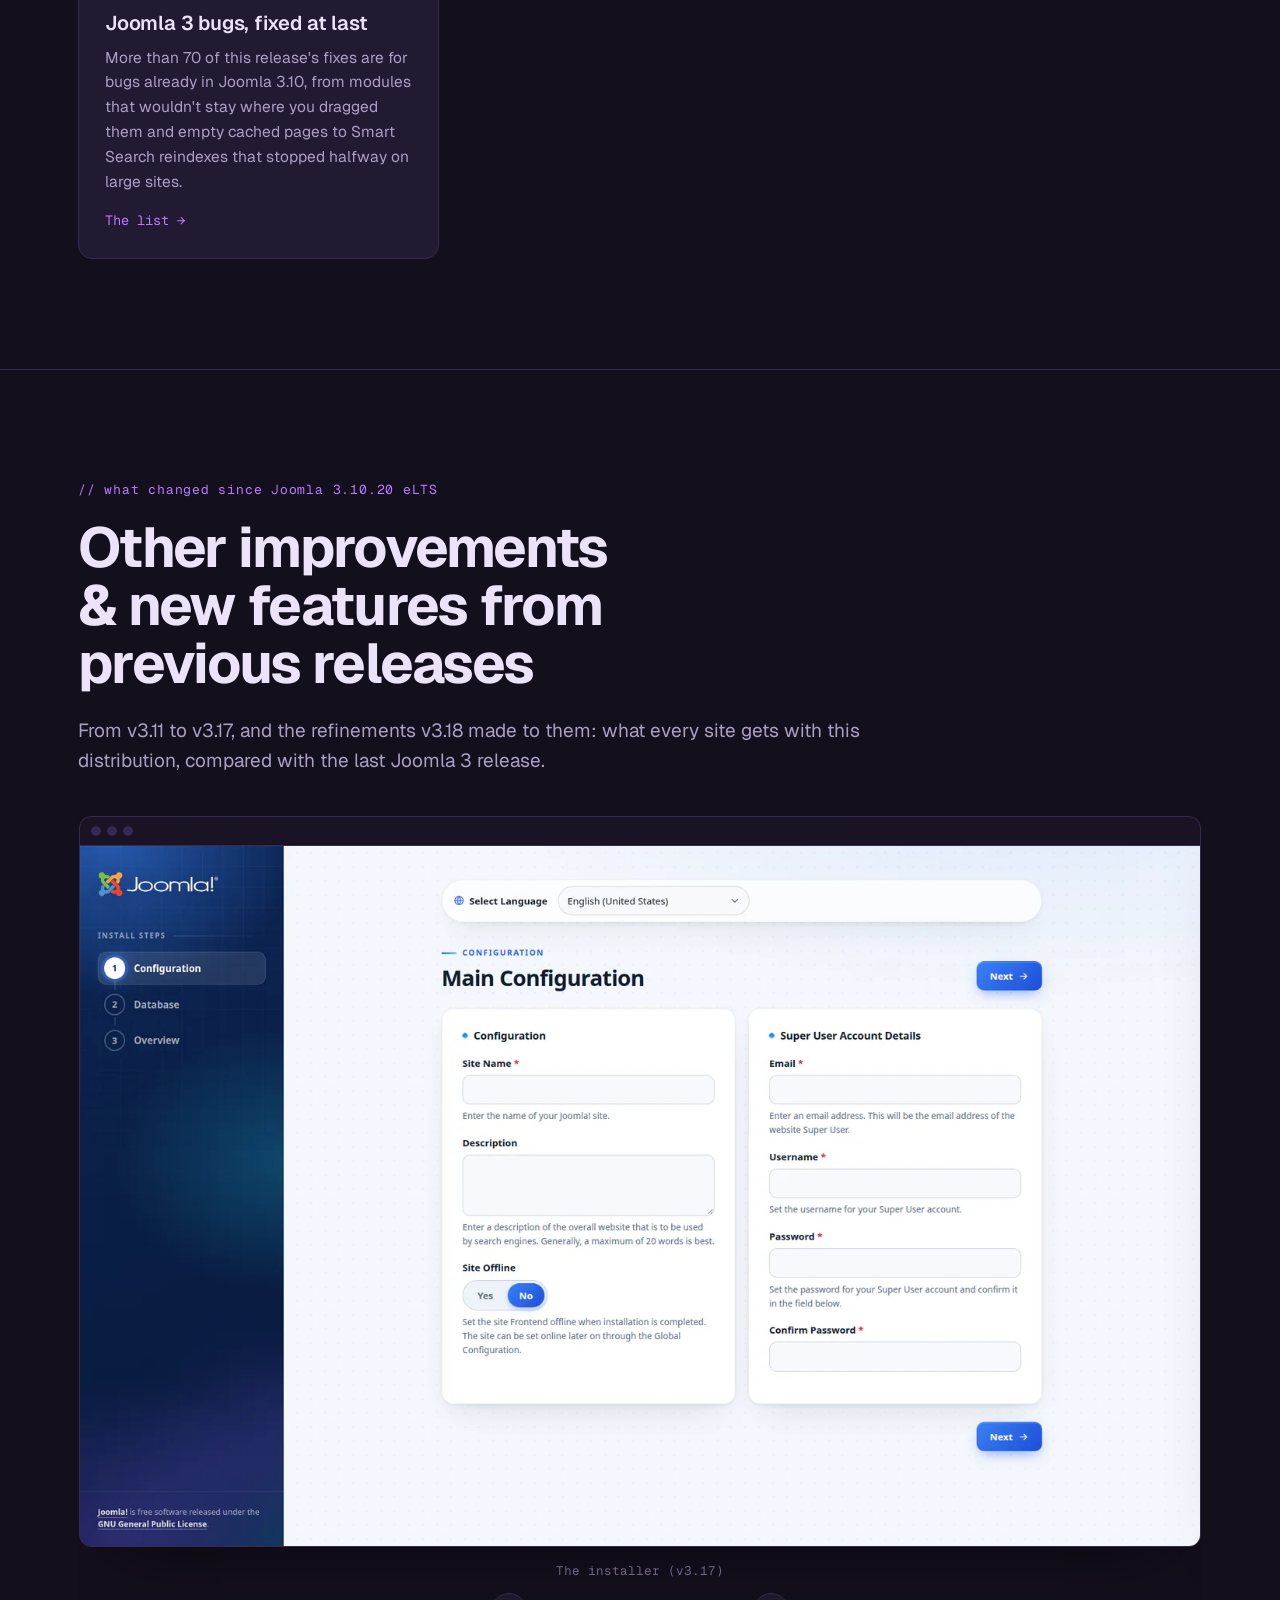
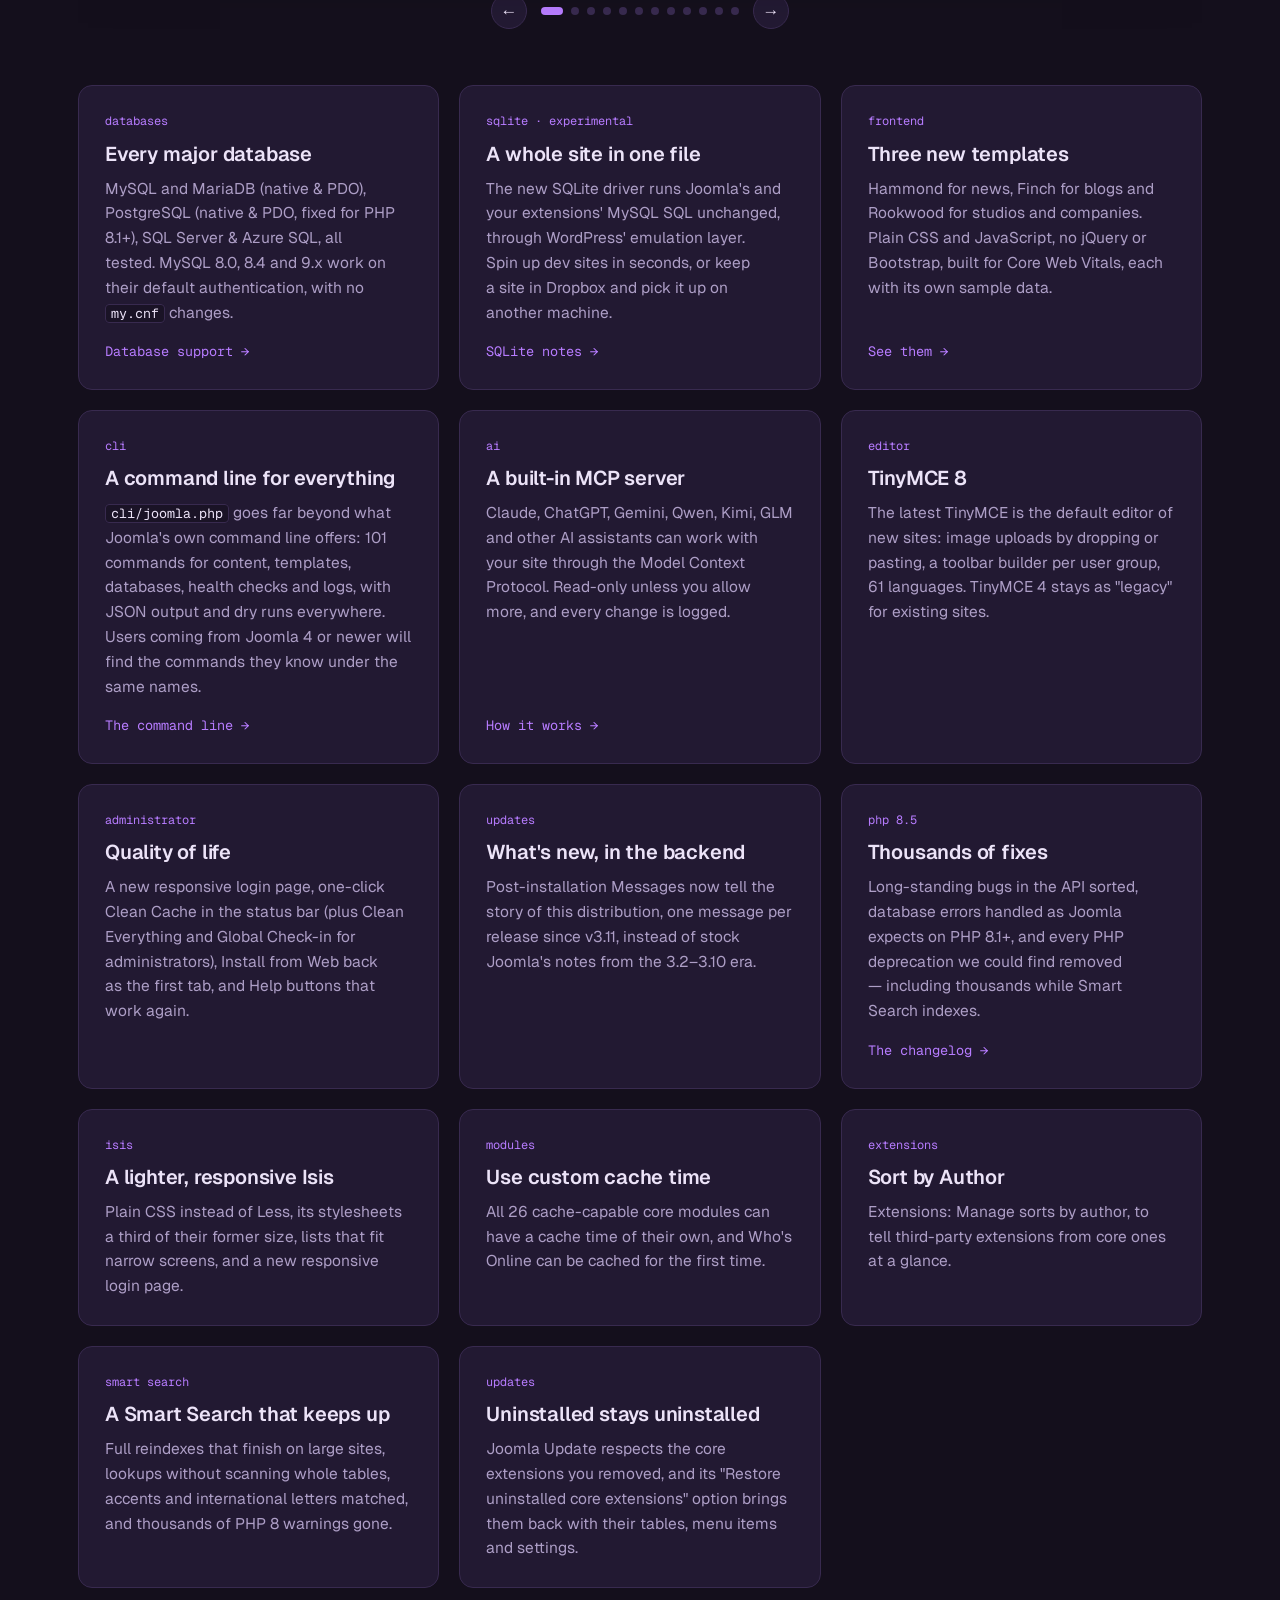
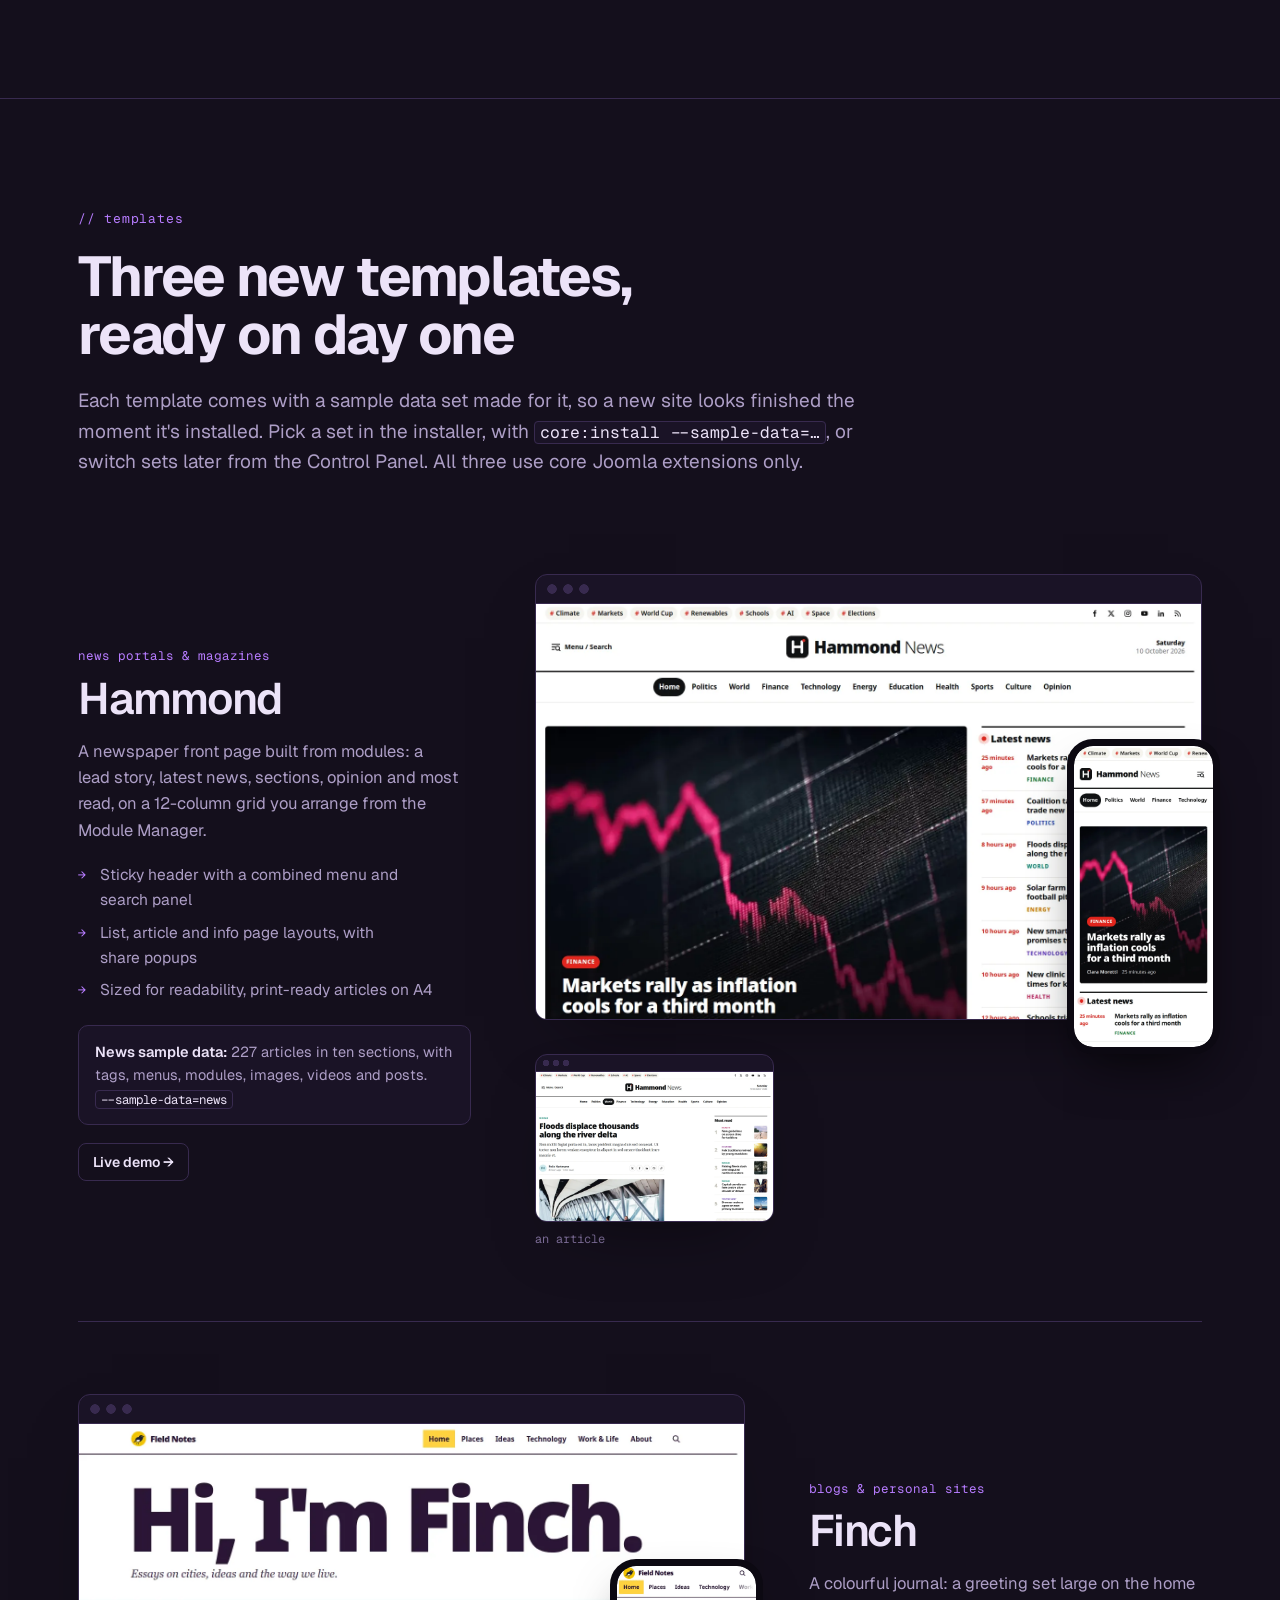
==== commit aa895ef5: "Site: v3.19 (Joomla's November 2026 security fixes for Joomla 3, editors that grow, instant pages, P" ====
--- a/index.html
+++ b/index.html
@@ -15,8 +15,8 @@
     <meta property="og:locale" content="en_US" />
     <meta property="og:url" content="https://j3xutd.joomlaworks.net/" />
     <meta property="og:title" content="Joomla 3.x UTD — secure, current &amp; still yours" />
-    <meta property="og:description" content="An up-to-date distribution of Joomla 3.x. v3.18: a new administrator template, Markdown and Blocks editors, a better Media Manager, PDF files, Little WAF on by default and faster caching, with no jQuery or Bootstrap in the core. Every major database, a command line and MCP server for AI assistants." />
-    <meta property="og:image" content="https://j3xutd.joomlaworks.net/assets/og-image.png?v=20261105" />
+    <meta property="og:description" content="An up-to-date distribution of Joomla 3.x. v3.19: Joomla's November 2026 security fixes for Joomla 3, editors that grow with your text, instant page loads and a light and dark switch in Prothero, on top of v3.18's new administrator template, editors and Media Manager. Every major database, a command line and MCP server for AI assistants." />
+    <meta property="og:image" content="https://j3xutd.joomlaworks.net/assets/og-image.png?v=20261125" />
     <meta property="og:image:type" content="image/png" />
     <meta property="og:image:width" content="1200" />
     <meta property="og:image:height" content="630" />
@@ -26,8 +26,8 @@
     <meta name="twitter:card" content="summary_large_image" />
     <meta name="twitter:site" content="@joomlaworks" />
     <meta name="twitter:title" content="Joomla 3.x UTD — secure, current &amp; still yours" />
-    <meta name="twitter:description" content="An up-to-date distribution of Joomla 3.x. v3.18: a new administrator template, Markdown and Blocks editors, a better Media Manager, PDF files, Little WAF on by default and faster caching, with no jQuery or Bootstrap in the core. Every major database, a command line and MCP server for AI assistants." />
-    <meta name="twitter:image" content="https://j3xutd.joomlaworks.net/assets/og-image.png?v=20261105" />
+    <meta name="twitter:description" content="An up-to-date distribution of Joomla 3.x. v3.19: Joomla's November 2026 security fixes for Joomla 3, editors that grow with your text, instant page loads and a light and dark switch in Prothero, on top of v3.18's new administrator template, editors and Media Manager. Every major database, a command line and MCP server for AI assistants." />
+    <meta name="twitter:image" content="https://j3xutd.joomlaworks.net/assets/og-image.png?v=20261125" />
     <meta name="twitter:image:alt" content="Joomla 3.x UTD: secure, current &amp; still yours. Kept up to date by the community." />
 
     <!-- Structured data (Google) -->
@@ -63,15 +63,15 @@
                 "applicationCategory": "WebApplication",
                 "applicationSubCategory": "Content management system",
                 "operatingSystem": "Linux, BSD",
-                "softwareVersion": "3.18.0",
-                "datePublished": "2026-11-05",
+                "softwareVersion": "3.19.0",
+                "datePublished": "2026-11-25",
                 "downloadUrl": "https://github.com/joomlaworks/joomla-3.x/releases/download/rolling/joomla-latest.zip",
                 "releaseNotes": "https://github.com/joomlaworks/joomla-3.x/blob/main/CHANGELOG.md",
                 "softwareRequirements": "PHP 7.1 or newer (7.4+ recommended)",
                 "license": "https://www.gnu.org/licenses/old-licenses/gpl-2.0.html",
                 "isAccessibleForFree": true,
                 "offers": { "@type": "Offer", "price": "0", "priceCurrency": "USD" },
-                "image": "https://j3xutd.joomlaworks.net/assets/og-image.png?v=20261105",
+                "image": "https://j3xutd.joomlaworks.net/assets/og-image.png?v=20261125",
                 "screenshot": [
                     "https://j3xutd.joomlaworks.net/assets/shots/hammond-home.webp",
                     "https://j3xutd.joomlaworks.net/assets/shots/finch-home.webp",
@@ -88,12 +88,12 @@
     <link rel="preconnect" href="https://fonts.googleapis.com" />
     <link rel="preconnect" href="https://fonts.gstatic.com" crossorigin="anonymous" />
     <link href="https://fonts.googleapis.com/css2?family=Geist:wght@400;500;600;700&amp;family=Geist+Mono:wght@400;500;600;700&amp;display=swap" rel="stylesheet" />
-    <link rel="stylesheet" href="assets/css/site.css?t=20261107_2153" />
+    <link rel="stylesheet" href="assets/css/site.css?t=20261125_1800" />
 </head>
 
 <body id="top">
 
-    <a class="announce" href="#new"><b>v3.18 is out</b> — a new administrator template, Markdown and Blocks editors, a better Media Manager, PDF files and Little WAF on by default →</a>
+    <a class="announce" href="#new"><b>v3.19 is out</b> — Joomla's November 2026 security fixes for Joomla 3, editors that grow with your text and instant page loads →</a>
 
     <nav class="nav" id="nav">
         <div class="wrap nav-in">
@@ -144,7 +144,7 @@
                 <h1>Joomla 3.x UTD: secure, current &amp; still yours <span class="by">kept up to date by <a href="https://github.com/joomlaworks/joomla-3.x" target="_blank" rel="noopener noreferrer">the community</a></span></h1>
                 <p class="sub">An up-to-date distribution of Joomla 3.x. Backported security fixes, PHP up to 8.5, every major database, three new frontend templates, a brand new backend template &amp; a command line your scripts and AI assistants can drive — plus a drop-in upgrade for the Joomla 3.x sites you already run.</p>
                 <div class="ctas">
-                    <a class="btn btn-p" href="https://github.com/joomlaworks/joomla-3.x/releases/download/rolling/joomla-latest.zip" target="_blank" rel="noopener noreferrer">Download v3.18</a>
+                    <a class="btn btn-p" href="https://github.com/joomlaworks/joomla-3.x/releases/download/rolling/joomla-latest.zip" target="_blank" rel="noopener noreferrer">Download v3.19</a>
                     <a class="btn btn-g" href="#new">See what's new</a>
                 </div>
                 <div class="term" aria-label="Example terminal session">
@@ -164,11 +164,54 @@
             <div class="wrap">
                 <div class="sec-head">
                     <div>
+                        <span class="eyebrow">// new in v3.19</span>
+                        <h2>Joomla's latest security fixes, for Joomla 3</h2>
+                        <p class="lead">Joomla 6.2.1 and 5.4.11 fixed 58 issues. Each was checked against Joomla 3, and <b>the 32 that affect it are fixed here</b>, most of them in code Joomla 3 always had, though Joomla listed only its newer versions. Plus editors that grow with your text, instant page loads, a light and dark switch in Prothero and the Media Manager as the picker for images and PDF files.</p>
+                    </div>
+                    <a class="more" href="https://github.com/joomlaworks/joomla-3.x/blob/main/CHANGELOG.md" target="_blank" rel="noopener noreferrer">Full changelog →</a>
+                </div>
+
+                <div class="feats">
+                    <div class="feat">
+                        <span class="tag">security</span>
+                        <h3>32 fixes from Joomla's November release</h3>
+                        <p>Harmful code through names, search pages and admin screens, access checks for contacts, tags, votes and privacy requests, a language setting that could load files from elsewhere, slowdowns from specially made texts, and more. All checked against real code, not upstream's version ranges.</p>
+                        <a class="go" href="#security">The fixes →</a>
+                    </div>
+                    <div class="feat">
+                        <span class="tag">editors</span>
+                        <h3>Editors that grow with your text</h3>
+                        <p>TinyMCE, TinyMCE (legacy) and the plain text box grow with what you write, as in WordPress' Classic Editor: the toolbar stays at the top of the window and the editor buttons at its foot, so they're at hand in long articles. One option per editor turns it off.</p>
+                    </div>
+                    <div class="feat">
+                        <span class="tag">page cache</span>
+                        <h3>Instant page loads</h3>
+                        <p>The Page Cache lets Chrome, Edge and Opera load a page in the background while a visitor's pointer rests on its link, so it shows at once, and tells a CDN or Varnish how long to keep each page.</p>
+                    </div>
+                    <div class="feat">
+                        <span class="tag">administrator</span>
+                        <h3>Light or dark, one click away</h3>
+                        <p>Prothero's user menu switches between Light, Dark and Automatic at once, as Joomla 6's Atum does. The choice is remembered in your browser, login page included.</p>
+                    </div>
+                    <div class="feat">
+                        <span class="tag">media</span>
+                        <h3>The Media Manager, as your picker</h3>
+                        <p>The Image and PDF buttons and image fields open the Media Manager itself, with its folders, uploads, cropping and renaming, in the folder you used last. A click picks a file, a double click inserts it.</p>
+                    </div>
+                    <div class="feat">
+                        <span class="tag">updates</span>
+                        <h3>System Update, and extensions that work again</h3>
+                        <p>Joomla! Update is now System Update, in the System menu. Joomdonation's extensions work again, and K2, Kunena, PostgreSQL and PHP 8 sites get a round of fixes.</p>
+                        <a class="go" href="https://github.com/joomlaworks/joomla-3.x/blob/main/README.md" target="_blank" rel="noopener noreferrer">All changes →</a>
+                    </div>
+                </div>
+
+                <div class="sec-head sec-sub">
+                    <div>
                         <span class="eyebrow">// new in v3.18</span>
                         <h2>A lighter core, a stronger site</h2>
                         <p class="lead">A new administrator template, Markdown and Blocks editors, a much better Media Manager, PDF files, Little WAF on by default and caching that holds up under real traffic, with no jQuery, MooTools or Bootstrap left in the core. On top of that, <b>12 security fixes</b> and a long list of bugs stock Joomla 3 never got round to.</p>
                     </div>
-                    <a class="more" href="https://github.com/joomlaworks/joomla-3.x/blob/main/CHANGELOG.md" target="_blank" rel="noopener noreferrer">Full changelog →</a>
                 </div>
 
                 <div class="tpls shows">
@@ -1278,7 +1321,14 @@
                 </div>
                 <div class="news">
                     <article class="rel">
-                        <div class="when"><b>v3.18</b>November 5, 2026<br /><span class="badge">latest</span></div>
+                        <div class="when"><b>v3.19</b>November 25, 2026<br /><span class="badge">latest</span></div>
+                        <div>
+                            <h3>Joomla's November security fixes, editors that grow and instant pages</h3>
+                            <p>The 32 issues of Joomla 6.2.1 and 5.4.11's security release that affect Joomla 3, fixed; editors that grow with your text, instant page loads from the Page Cache, a light and dark switch in Prothero, the Media Manager as the picker for images and PDF files, System Update, and fixes for Joomdonation's extensions, K2, Kunena and PostgreSQL.</p>
+                        </div>
+                    </article>
+                    <article class="rel">
+                        <div class="when"><b>v3.18</b>November 5, 2026</div>
                         <div>
                             <h3>A lighter core: Prothero, new editors, a better Media Manager and Little WAF on by default</h3>
                             <p>A new administrator template, Markdown and Blocks editors with a switcher, PDF files, a Media Manager with drag and drop, cropping and previews, much more of the core removable, faster and sturdier caching, Redirects for any address, structured data, new CAPTCHAs, and no jQuery, MooTools or Bootstrap in the core.</p>
@@ -1343,17 +1393,28 @@
                     <div>
                         <span class="eyebrow">// security</span>
                         <h2>Security fixes, backported as they land</h2>
-                        <p class="lead">Every official Joomla security release is reviewed against this codebase. When the vulnerable code exists in 3.x, it gets fixed here — including issues listed upstream as affecting only Joomla 4.0 and later. And we audit 3.x ourselves: most of v3.17's 22 fixes were in stock Joomla 3 all along.</p>
+                        <p class="lead">Every official Joomla security release is reviewed against this codebase. When the vulnerable code exists in 3.x, it gets fixed here — including issues listed upstream as affecting only Joomla 4.0 and later. And we audit 3.x ourselves: most of v3.17's 22 fixes were in stock Joomla 3 all along. v3.19 brings the 32 issues of Joomla's November 2026 release that affect Joomla 3.</p>
                     </div>
                     <a class="more" href="https://github.com/joomlaworks/joomla-3.x/blob/main/CHANGELOG.md" target="_blank" rel="noopener noreferrer">Detailed changelog →</a>
                 </div>
                 <div class="cves" id="cves">
-                    <div class="cve"><span class="v">v3.18</span><span>Media Manager uploads could land in a folder beside the media folder whose name starts the same way (<code>images_old</code> next to <code>images</code>)</span><span class="id">Stock Joomla 3</span></div>
-                    <div class="cve"><span class="v">v3.18</span><span>A file name with an executable extension inside it in capitals (<code>x.SHTML.png</code>) passed the upload check</span><span class="id">Stock Joomla 3</span></div>
-                    <div class="cve"><span class="v">v3.18</span><span>Extensions passing a value with a quote to the document head could add attributes to <code>&lt;link&gt;</code> tags, e.g. an <code>onload</code></span><span class="id">Stock Joomla 3</span></div>
-                    <div class="cve"><span class="v">v3.18</span><span>TinyMCE updated to 8.10.1: a stored XSS through event handler attributes in its media plugin was fixed upstream in 8.9.3</span><span class="id">TinyMCE</span></div>
-                    <div class="cve"><span class="v">v3.18</span><span>jQuery UI updated to 1.14.2 (from 2013's 1.9.2) for its known XSS issues, still compatible with extensions written for 1.9</span><span class="id">jQuery UI</span></div>
-                    <div class="cve"><span class="v">v3.18</span><span>Hammond, Finch and Rookwood showed the full text of restricted articles to visitors without access, with "Show Unauthorised Links" on</span><span class="id">v3.17 templates</span></div>
+                    <div class="cve"><span class="v">v3.19</span><span>Reflected XSS in the Smart Search page, open to anyone without logging in</span><span class="id">CVE-2026-120674</span></div>
+                    <div class="cve"><span class="v">v3.19</span><span>Local file inclusion through a crafted language tag</span><span class="id">CVE-2026-126045</span></div>
+                    <div class="cve"><span class="v">v3.19</span><span>Log files could be recreated without their protective first line (race condition)</span><span class="id">CVE-2026-127297</span></div>
+                    <div class="cve"><span class="v">v3.19</span><span>An account named like the recovery user's ID (<code>root_user</code>) got Super User rights</span><span class="id">CVE-2026-129371</span></div>
+                    <div class="cve"><span class="v">v3.19</span><span>Stored XSS through contact, news feed, banner and module names and titles</span><span class="id">5 CVEs</span></div>
+                    <div class="cve"><span class="v">v3.19</span><span>Install from Web sent the form's security token to extension providers</span><span class="id">CVE-2026-129381</span></div>
+                    <div class="cve cve-more"><span class="v">v3.19</span><span>Access checks: the contact form, restricted contacts and categories, tags, votes, privacy requests, the site's menu item picker</span><span class="id">7 CVEs</span></div>
+                    <div class="cve cve-more"><span class="v">v3.19</span><span>Category moves without create rights in the target category, fields moved into other components' contexts</span><span class="id">3 CVEs</span></div>
+                    <div class="cve cve-more"><span class="v">v3.19</span><span>Password reset tokens kept working after the password or email changed</span><span class="id">CVE-2026-129373</span></div>
+                    <div class="cve cve-more"><span class="v">v3.19</span><span>Slowdowns from specially made texts in the input filter, email cloaking and Smart Search</span><span class="id">4 CVEs</span></div>
+                    <div class="cve cve-more"><span class="v">v3.19</span><span>XSS in Content History, the administrator menu, the language installer and module positions</span><span class="id">4 CVEs</span></div>
+                    <div class="cve cve-more"><span class="v">v3.18</span><span>Media Manager uploads could land in a folder beside the media folder whose name starts the same way (<code>images_old</code> next to <code>images</code>)</span><span class="id">Stock Joomla 3</span></div>
+                    <div class="cve cve-more"><span class="v">v3.18</span><span>A file name with an executable extension inside it in capitals (<code>x.SHTML.png</code>) passed the upload check</span><span class="id">Stock Joomla 3</span></div>
+                    <div class="cve cve-more"><span class="v">v3.18</span><span>Extensions passing a value with a quote to the document head could add attributes to <code>&lt;link&gt;</code> tags, e.g. an <code>onload</code></span><span class="id">Stock Joomla 3</span></div>
+                    <div class="cve cve-more"><span class="v">v3.18</span><span>TinyMCE updated to 8.10.1: a stored XSS through event handler attributes in its media plugin was fixed upstream in 8.9.3</span><span class="id">TinyMCE</span></div>
+                    <div class="cve cve-more"><span class="v">v3.18</span><span>jQuery UI updated to 1.14.2 (from 2013's 1.9.2) for its known XSS issues, still compatible with extensions written for 1.9</span><span class="id">jQuery UI</span></div>
+                    <div class="cve cve-more"><span class="v">v3.18</span><span>Hammond, Finch and Rookwood showed the full text of restricted articles to visitors without access, with "Show Unauthorised Links" on</span><span class="id">v3.17 templates</span></div>
                     <div class="cve cve-more"><span class="v">v3.18</span><span>Command line: a database dump's table definition could carry other SQL into <code>database:import</code></span><span class="id">v3.17 CLI</span></div>
                     <div class="cve cve-more"><span class="v">v3.18</span><span>MCP server: <code>--allow-write</code> alone could create a Super User, and so install code through the administrator</span><span class="id">v3.17 MCP</span></div>
                     <div class="cve cve-more"><span class="v">v3.17</span><span>Crafted packages could write files outside the site's folders, through Joomla Update's extraction, the extension installer or the archive code; such packages are now refused as a whole</span><span class="id">Stock Joomla 3</span></div>
--- a/assets/css/site.css
+++ b/assets/css/site.css
@@ -161,6 +161,7 @@
 .shows .tpl h3{font-size:clamp(26px,3vw,36px)}
 #since .carousel{margin-top:40px}
 .feats-since{margin-top:56px}
+.sec-sub{margin-top:88px}
 
 /* logo clouds */
 .tpl .logo-cloud{grid-column:1/-1;order:3;list-style:none;display:flex;flex-wrap:wrap;justify-content:center;align-items:flex-start;gap:18px 24px;margin-top:8px;padding:28px 0 12px}
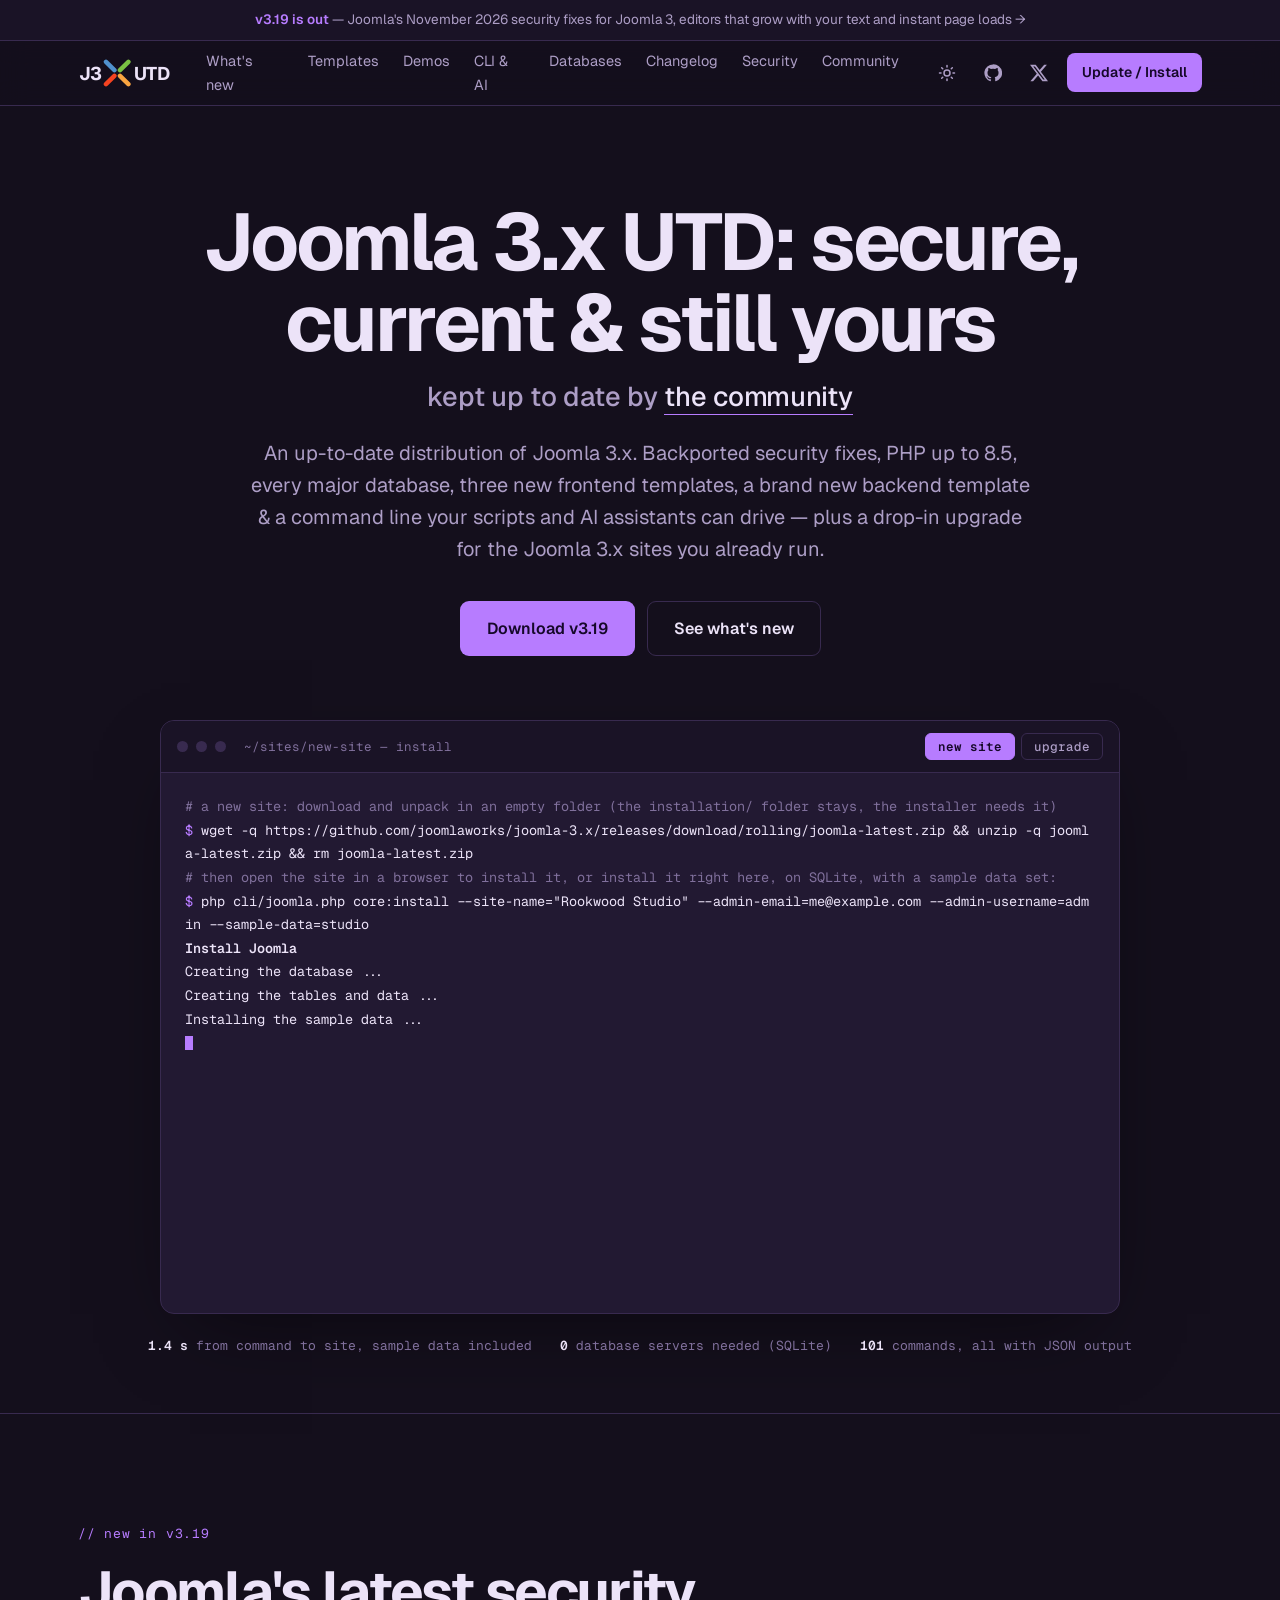
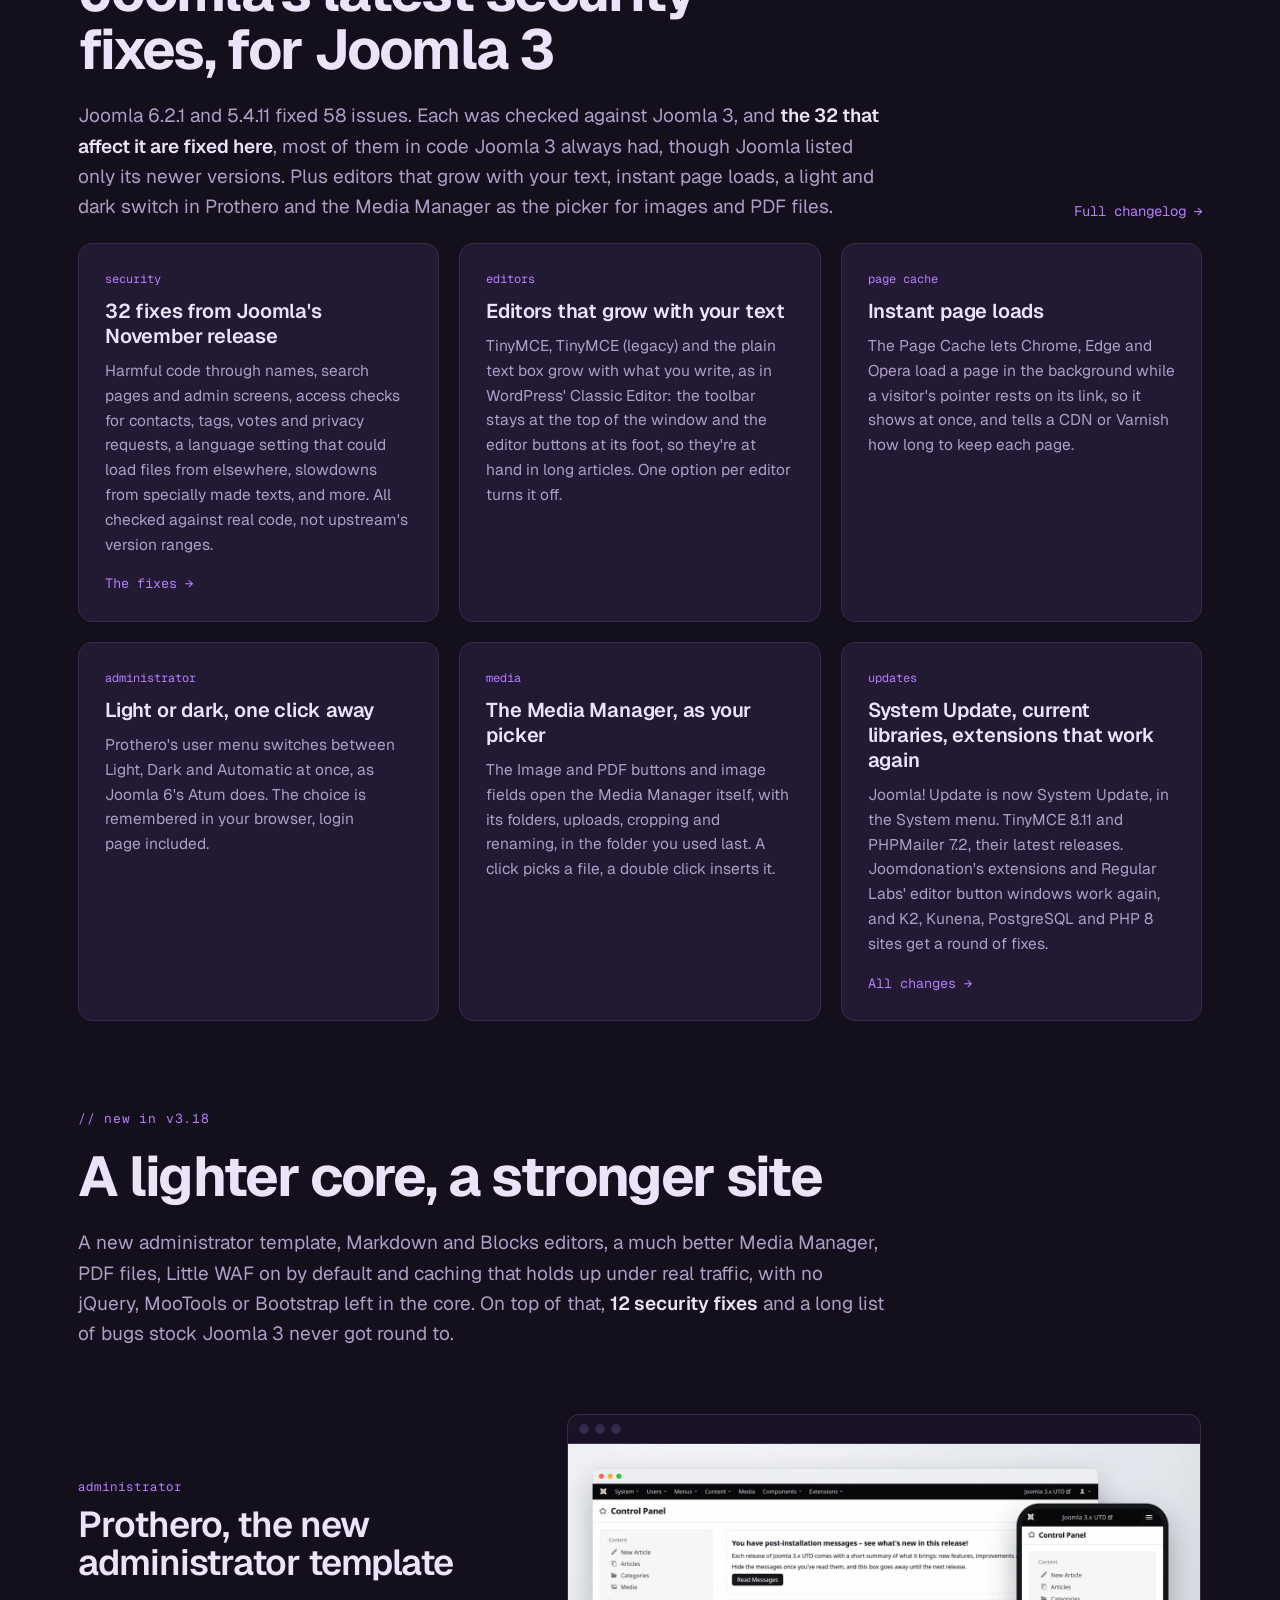
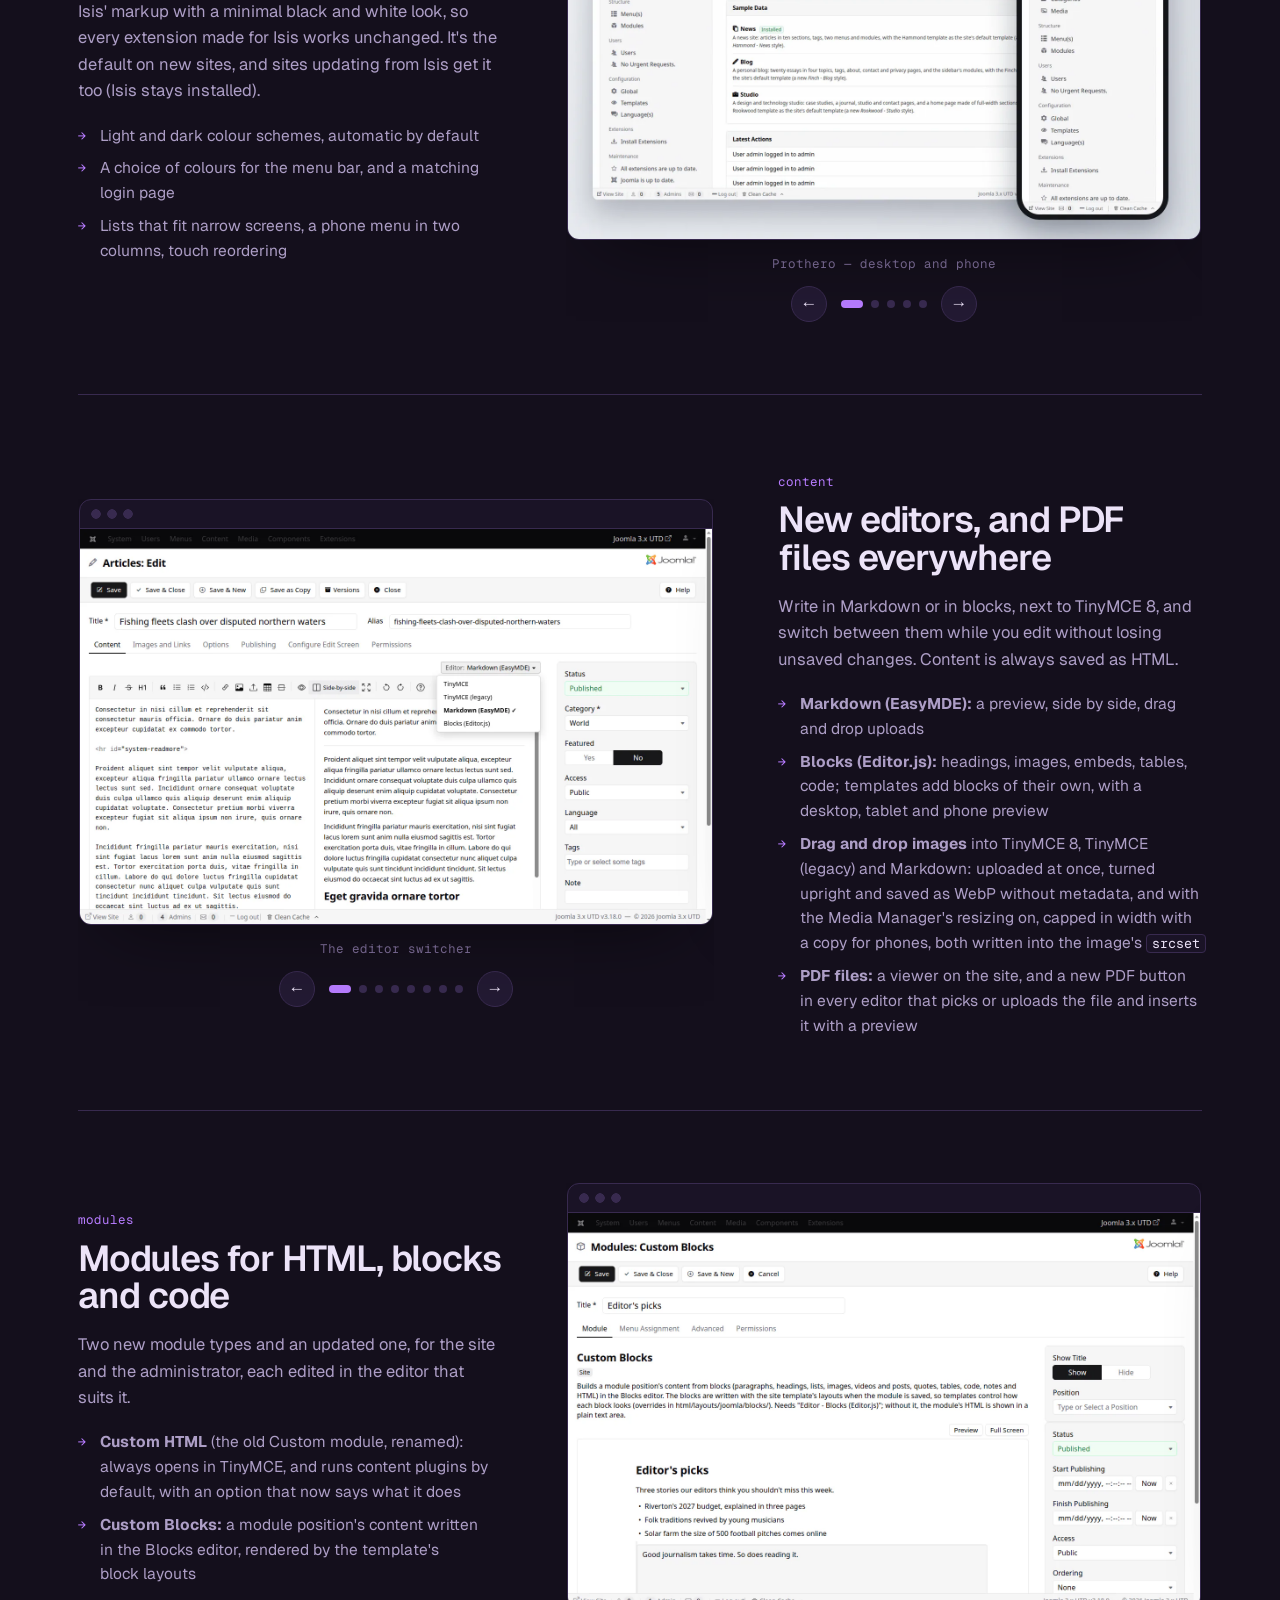
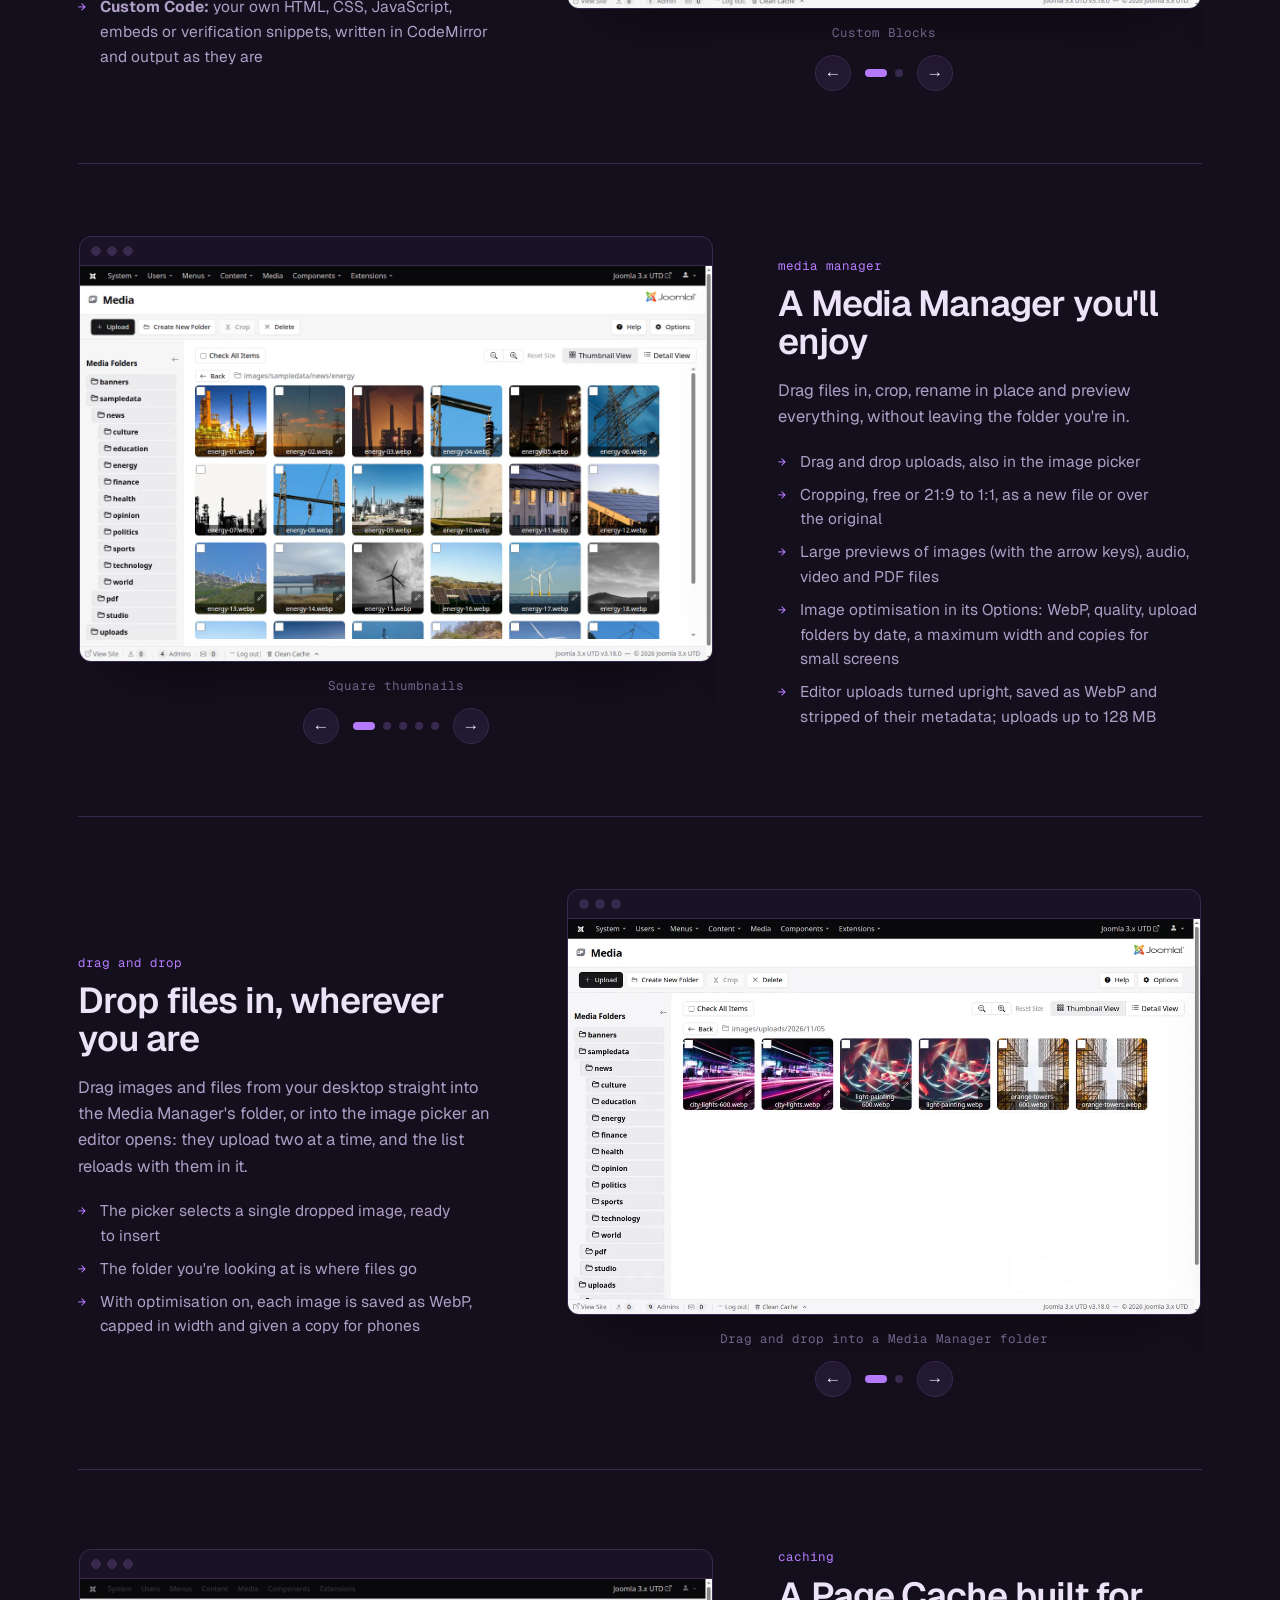
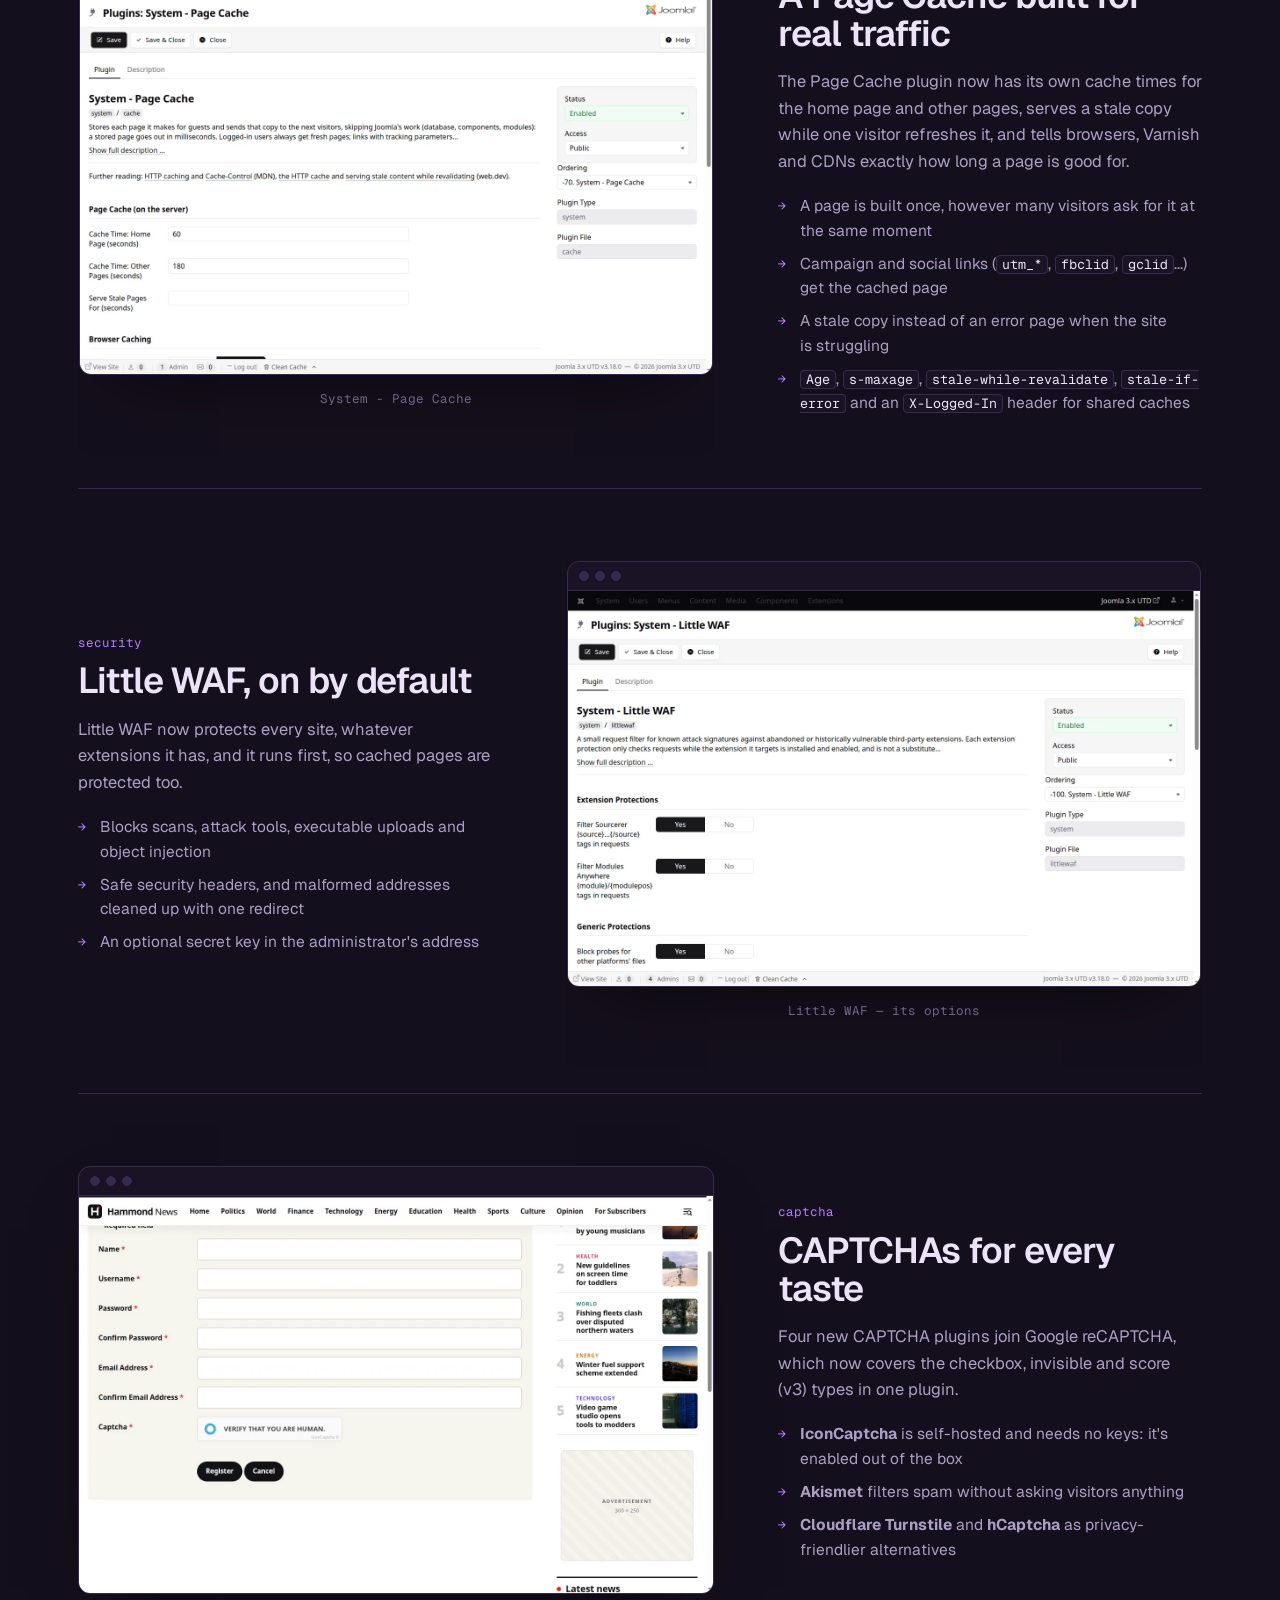
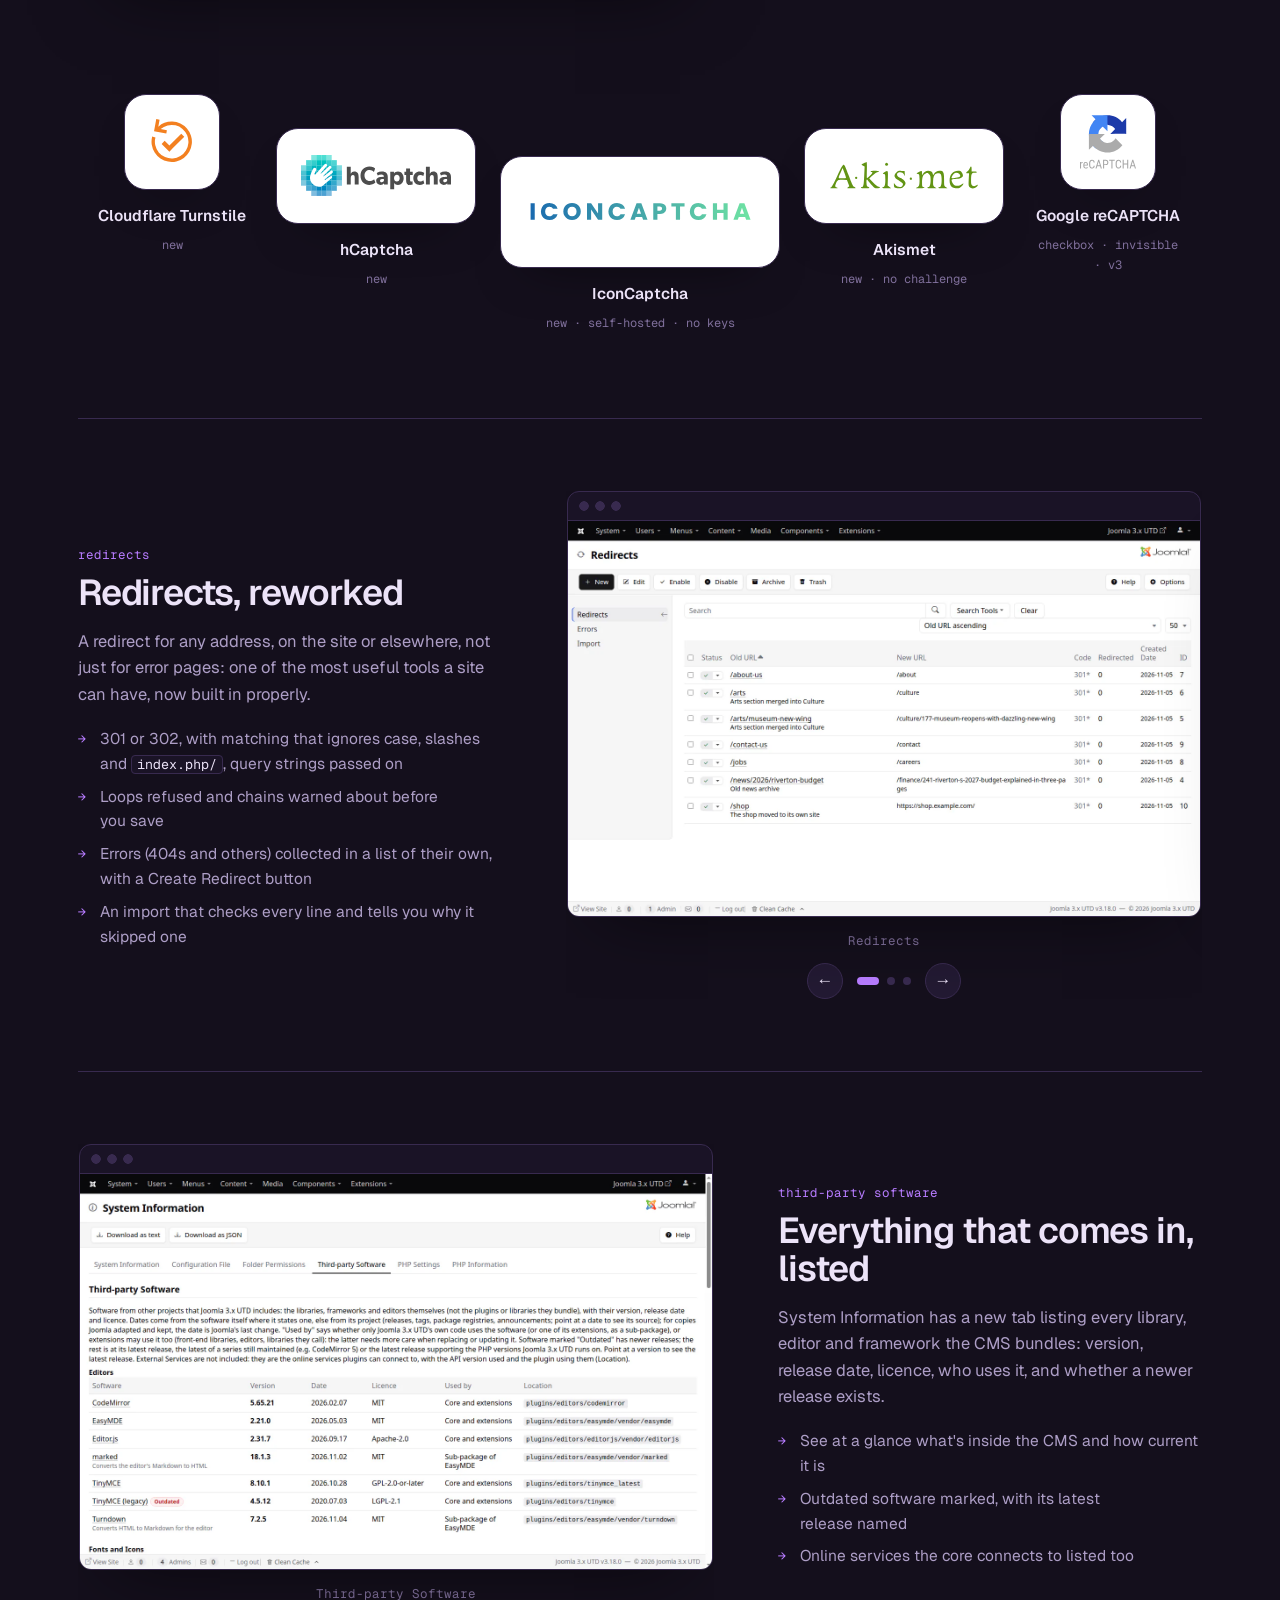
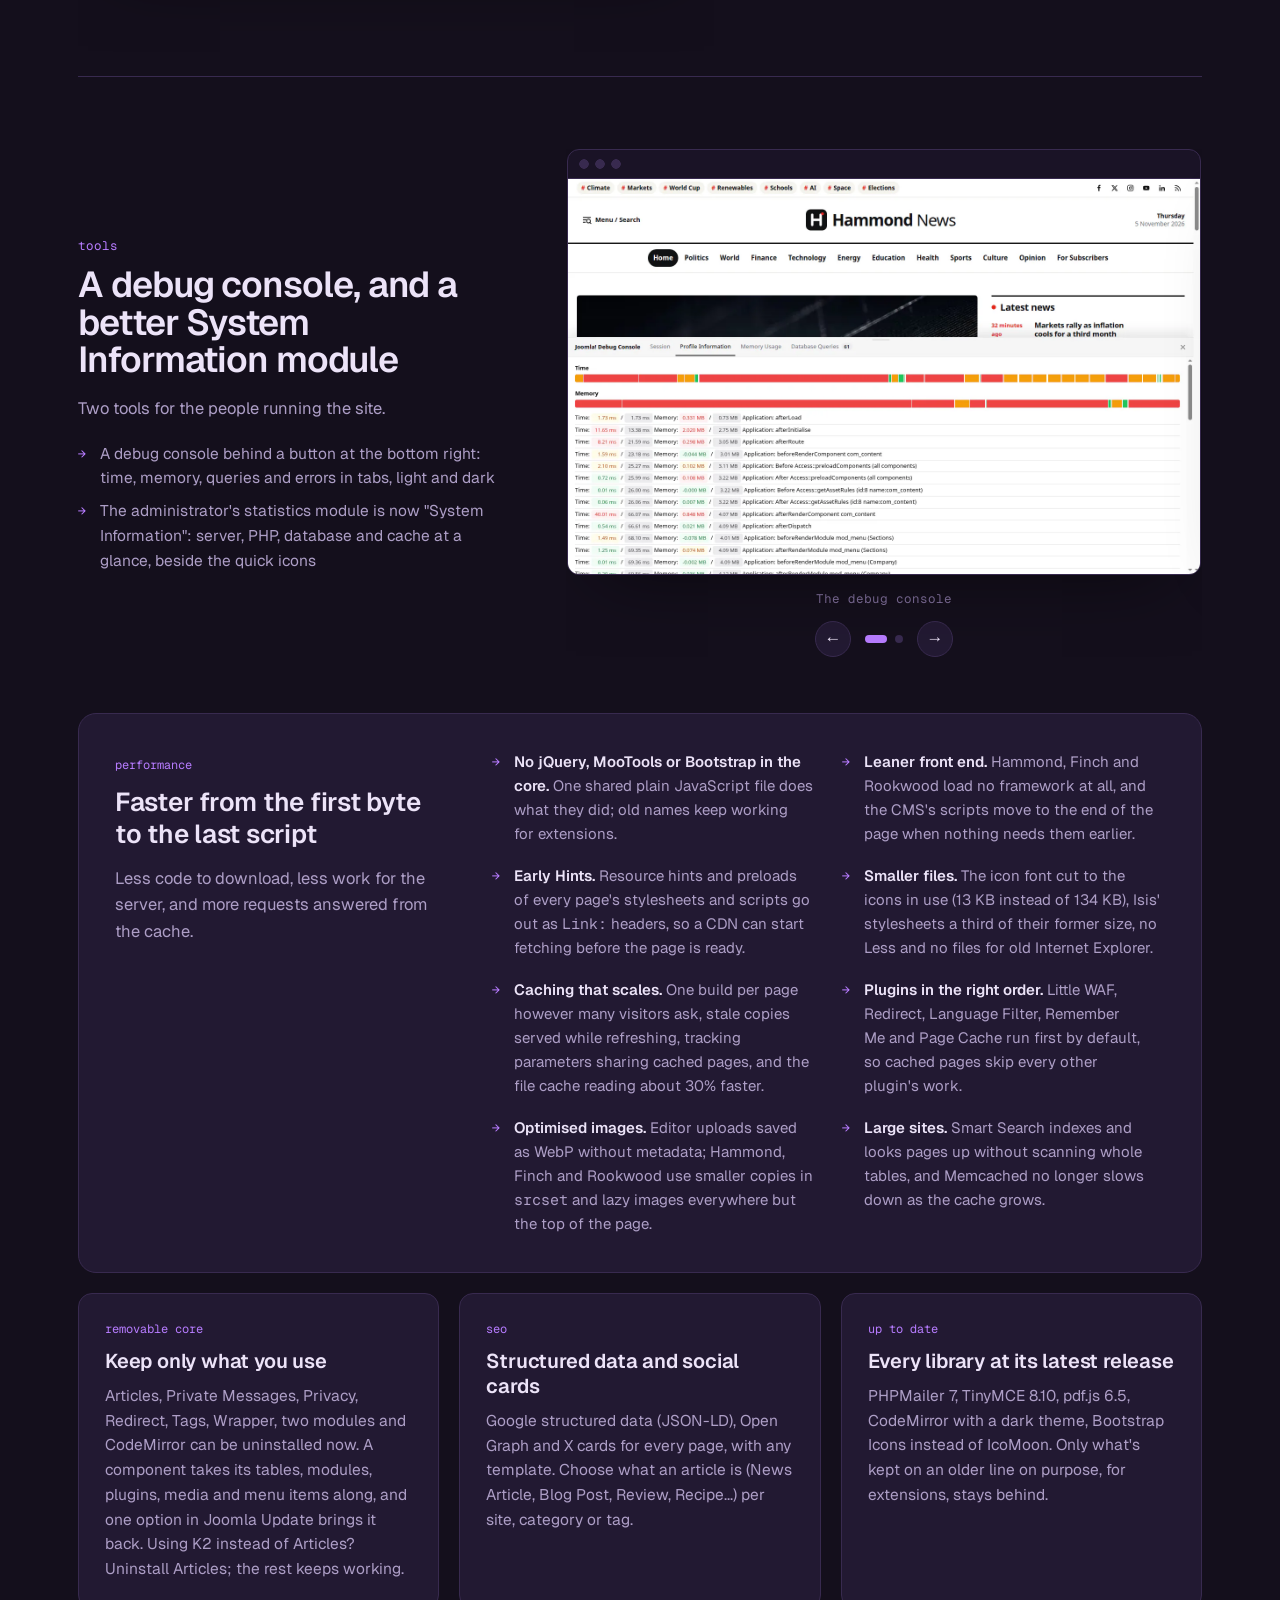
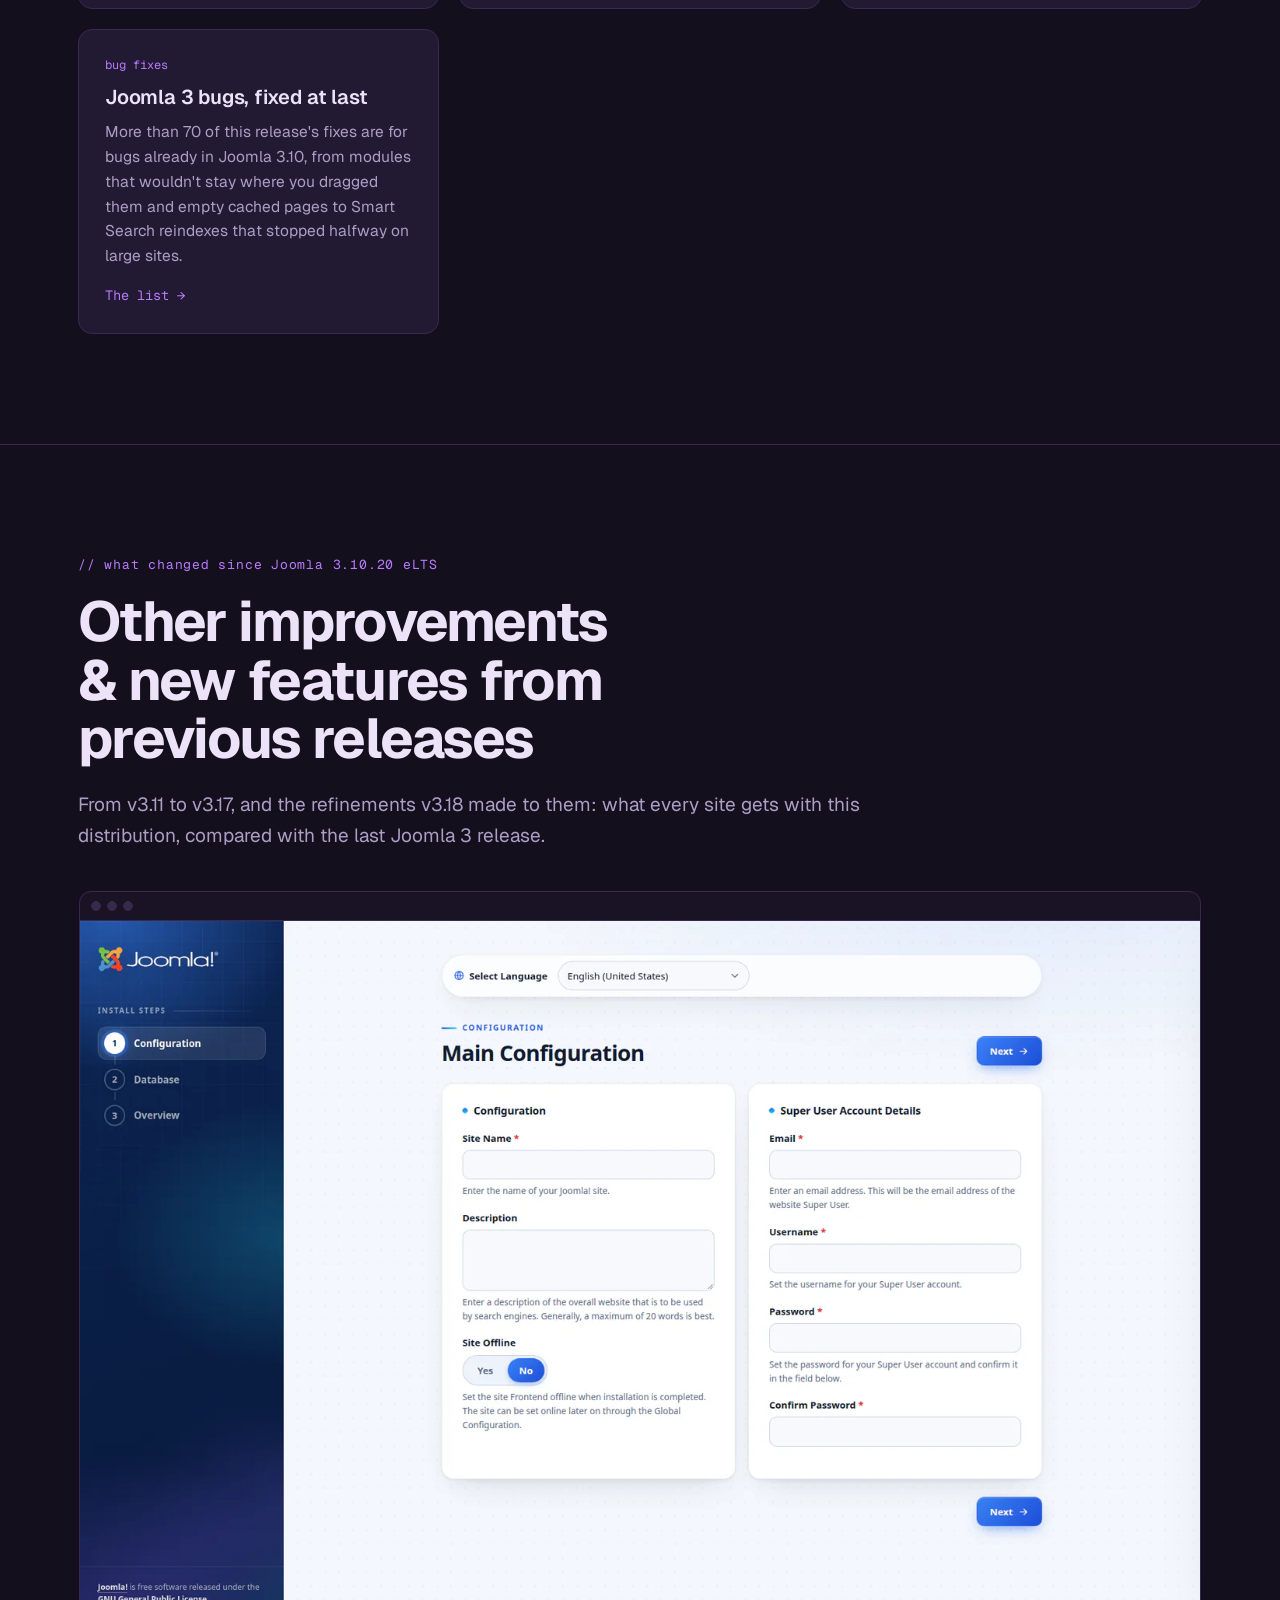
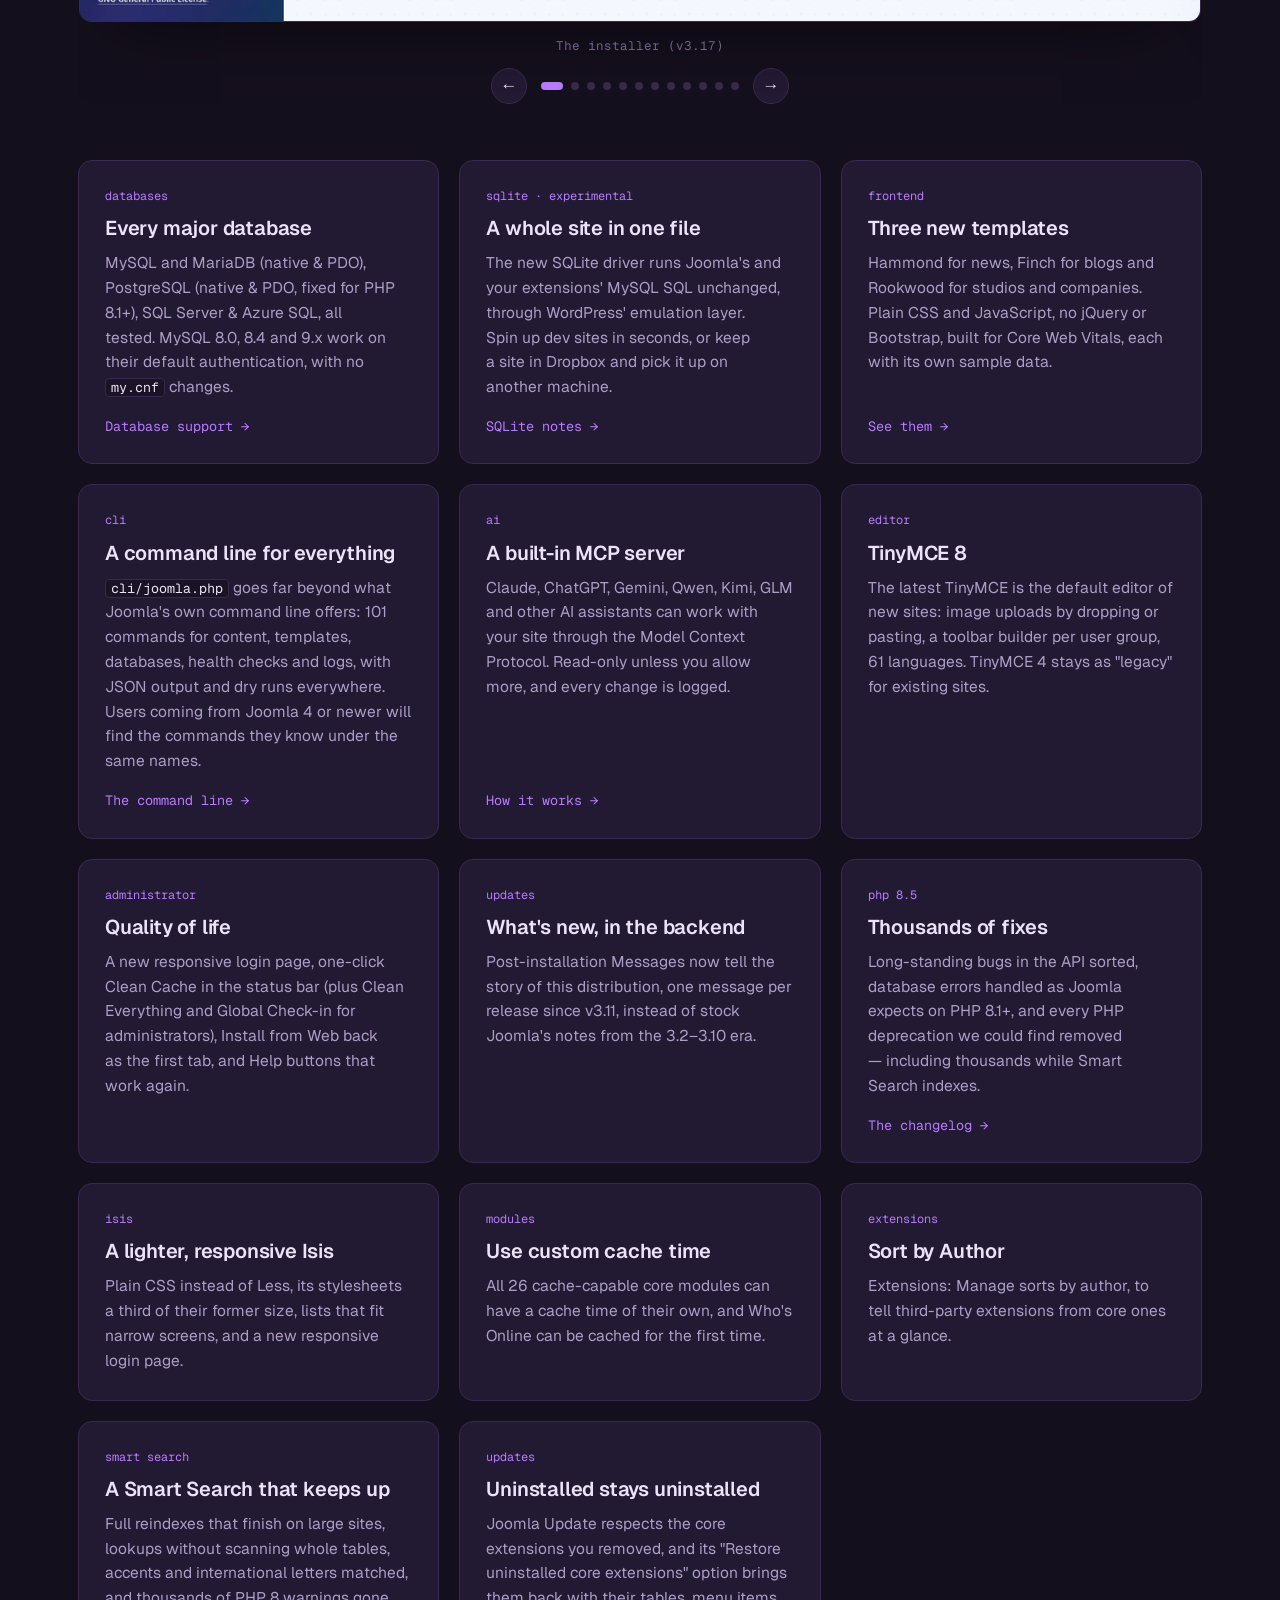
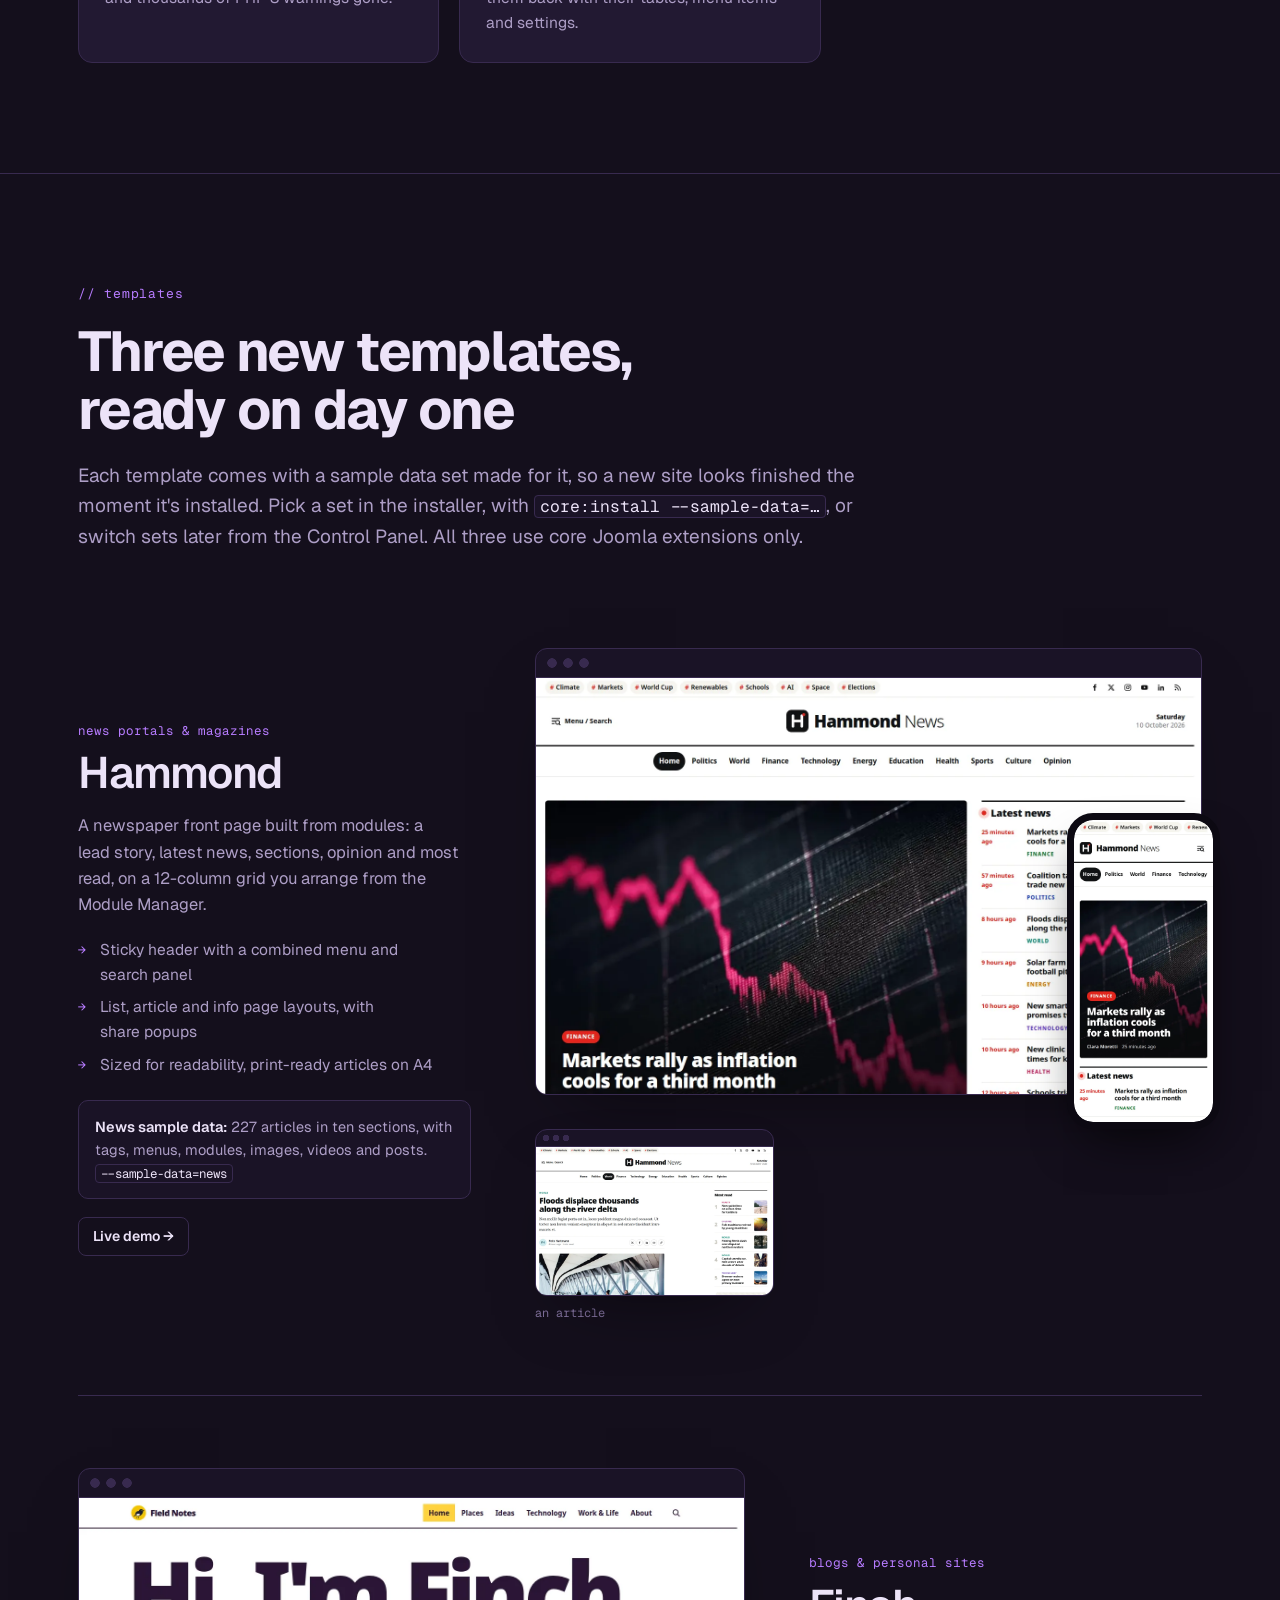
==== commit 0a5bdc6b: "Site: v3.19 mentions TinyMCE 8.11, PHPMailer 7.2 and the fix for Regular Labs' editor buttons Co-Aut" ====
--- a/index.html
+++ b/index.html
@@ -200,8 +200,8 @@
                     </div>
                     <div class="feat">
                         <span class="tag">updates</span>
-                        <h3>System Update, and extensions that work again</h3>
-                        <p>Joomla! Update is now System Update, in the System menu. Joomdonation's extensions work again, and K2, Kunena, PostgreSQL and PHP 8 sites get a round of fixes.</p>
+                        <h3>System Update, current libraries, extensions that work again</h3>
+                        <p>Joomla! Update is now System Update, in the System menu. TinyMCE 8.11 and PHPMailer 7.2, their latest releases. Joomdonation's extensions and Regular Labs' editor button windows work again, and K2, Kunena, PostgreSQL and PHP 8 sites get a round of fixes.</p>
                         <a class="go" href="https://github.com/joomlaworks/joomla-3.x/blob/main/README.md" target="_blank" rel="noopener noreferrer">All changes →</a>
                     </div>
                 </div>
@@ -1324,7 +1324,7 @@
                         <div class="when"><b>v3.19</b>November 25, 2026<br /><span class="badge">latest</span></div>
                         <div>
                             <h3>Joomla's November security fixes, editors that grow and instant pages</h3>
-                            <p>The 32 issues of Joomla 6.2.1 and 5.4.11's security release that affect Joomla 3, fixed; editors that grow with your text, instant page loads from the Page Cache, a light and dark switch in Prothero, the Media Manager as the picker for images and PDF files, System Update, and fixes for Joomdonation's extensions, K2, Kunena and PostgreSQL.</p>
+                            <p>The 32 issues of Joomla 6.2.1 and 5.4.11's security release that affect Joomla 3, fixed; editors that grow with your text, instant page loads from the Page Cache, a light and dark switch in Prothero, the Media Manager as the picker for images and PDF files, System Update, TinyMCE 8.11 and PHPMailer 7.2, and fixes for Joomdonation's extensions, Regular Labs' editor buttons, K2, Kunena and PostgreSQL.</p>
                         </div>
                     </article>
                     <article class="rel">
